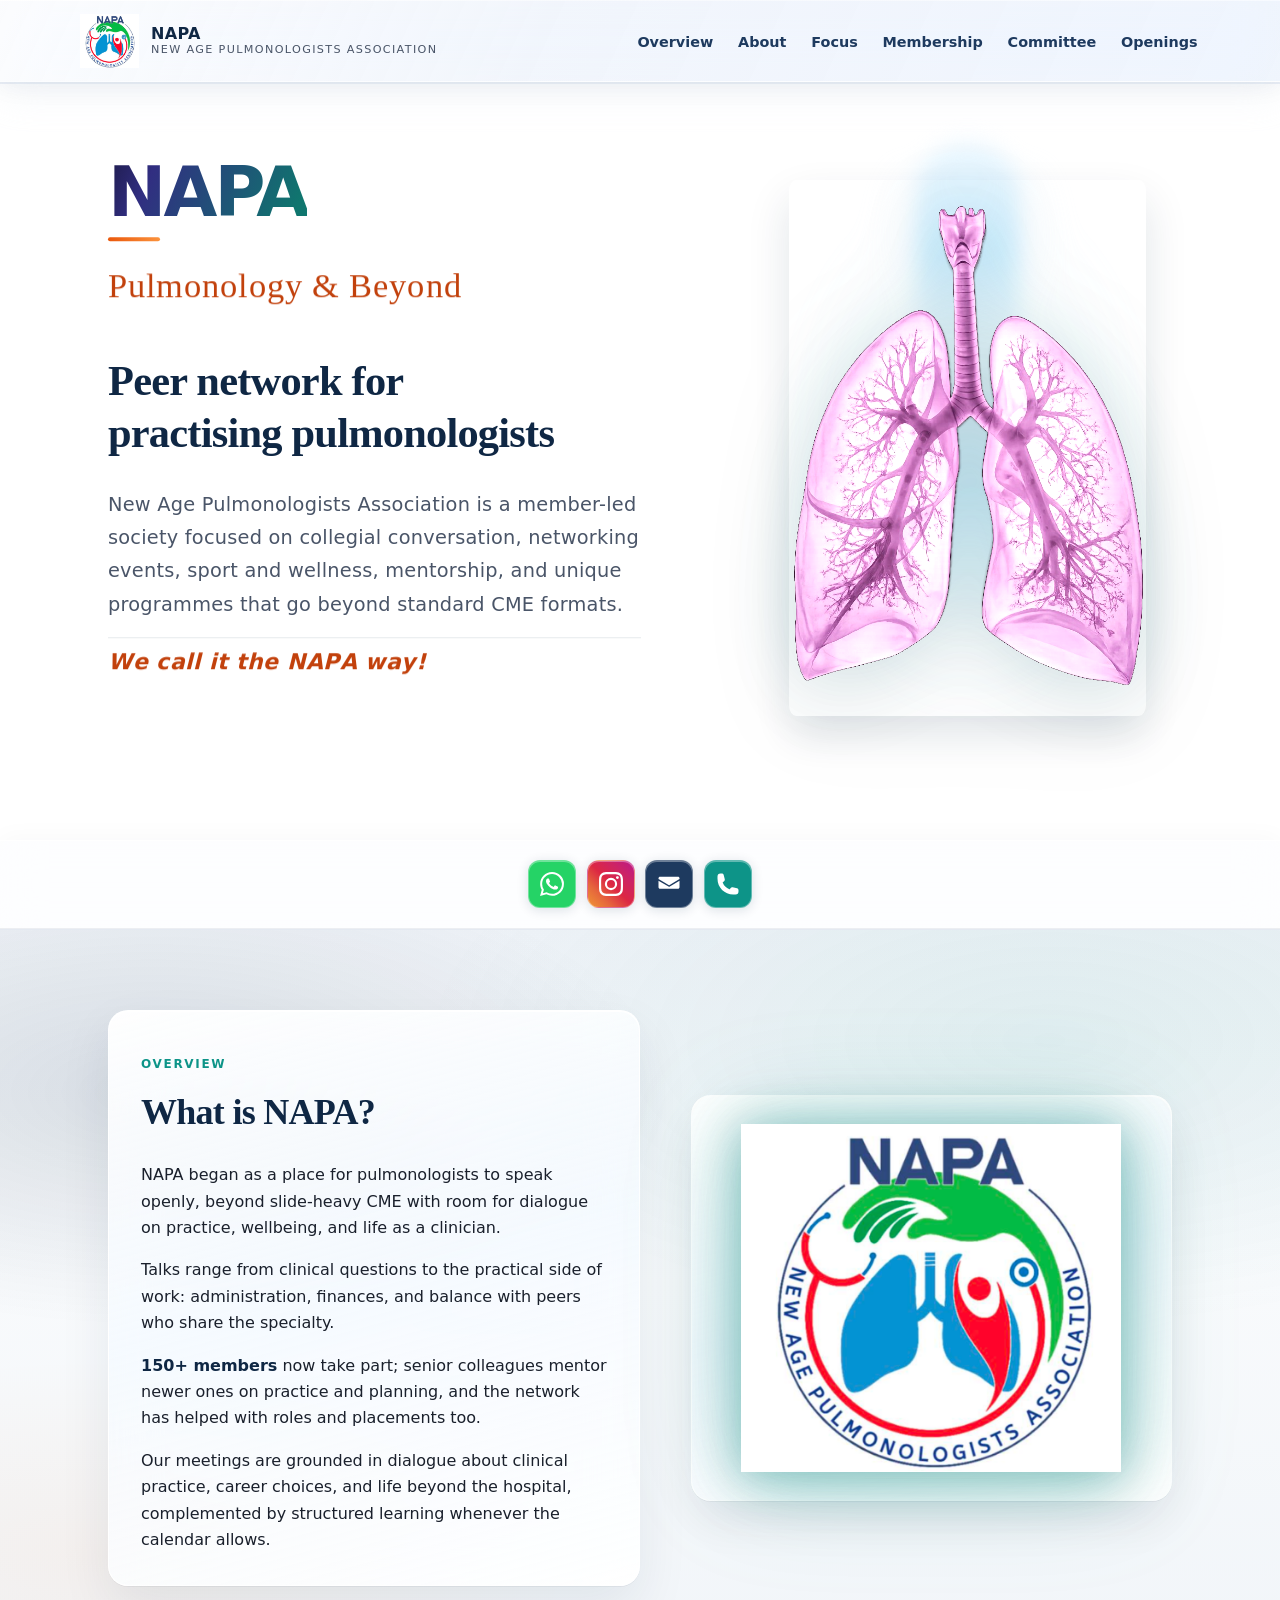
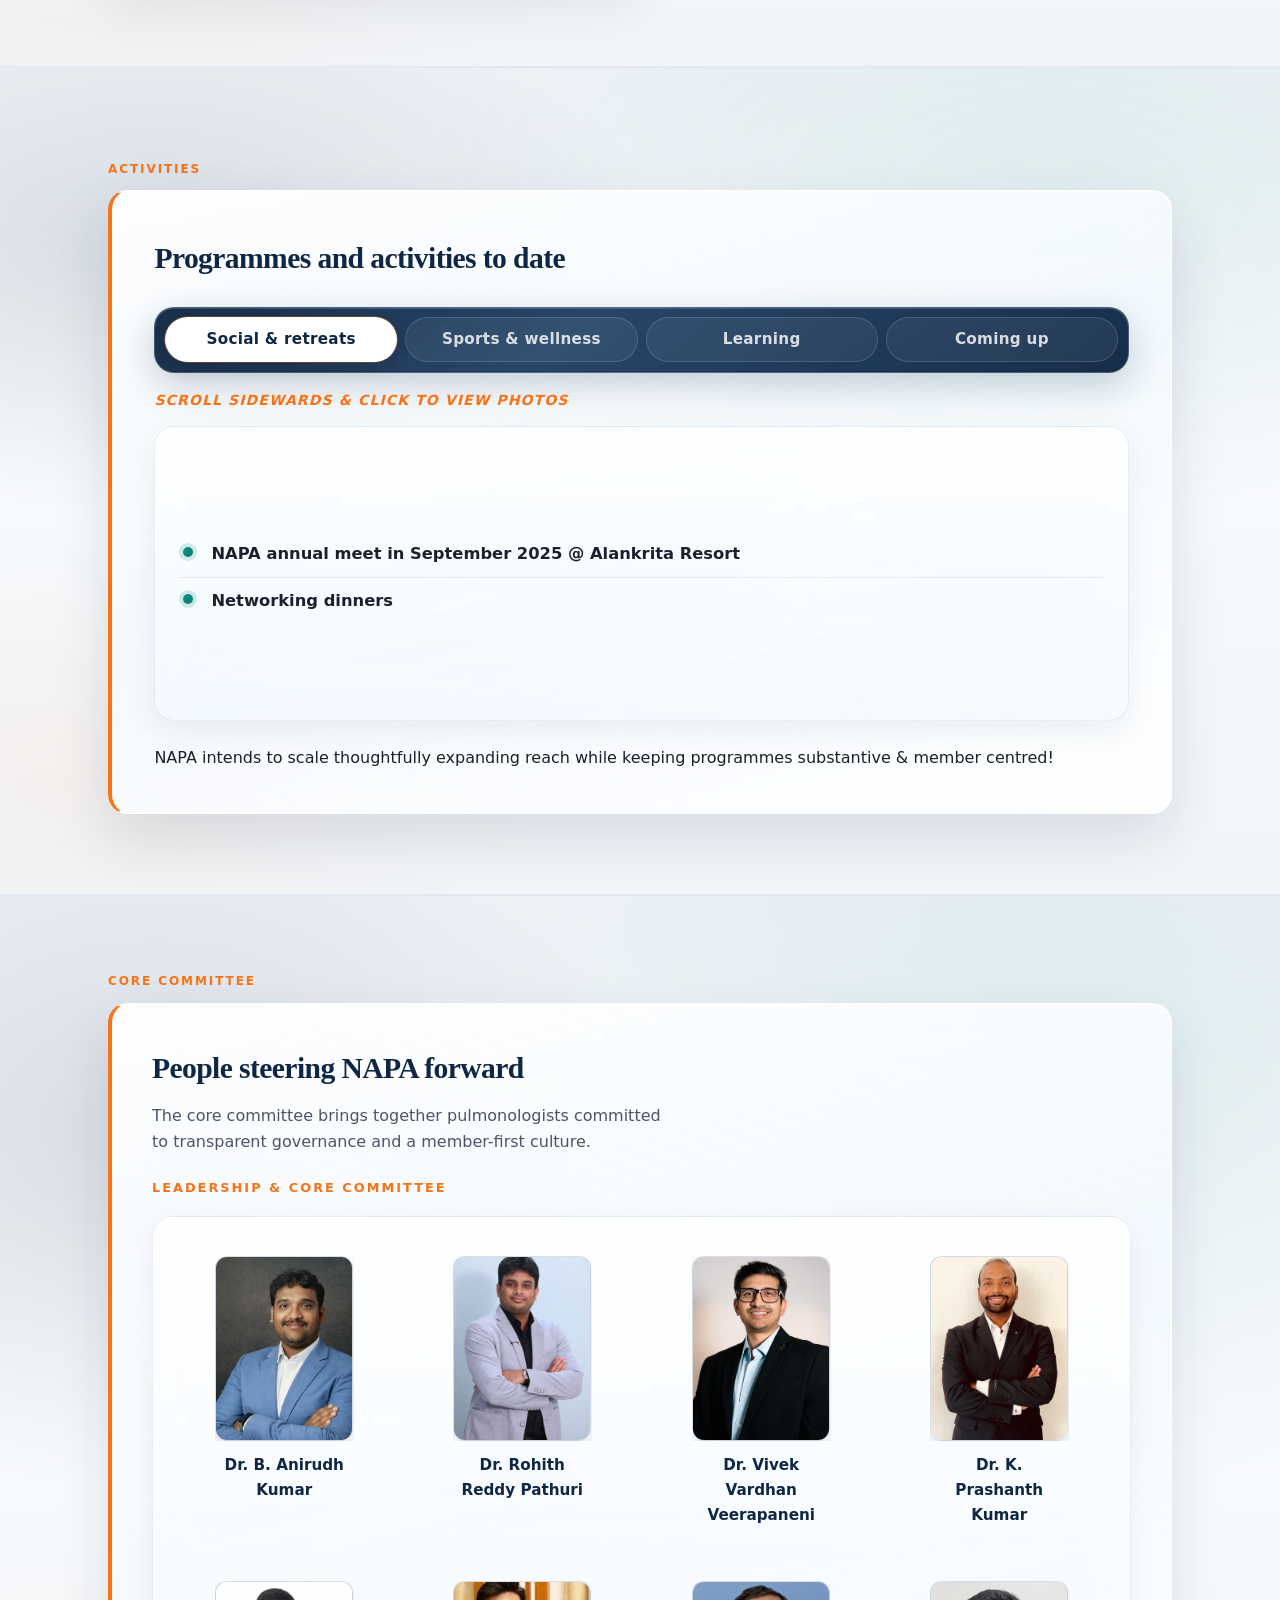
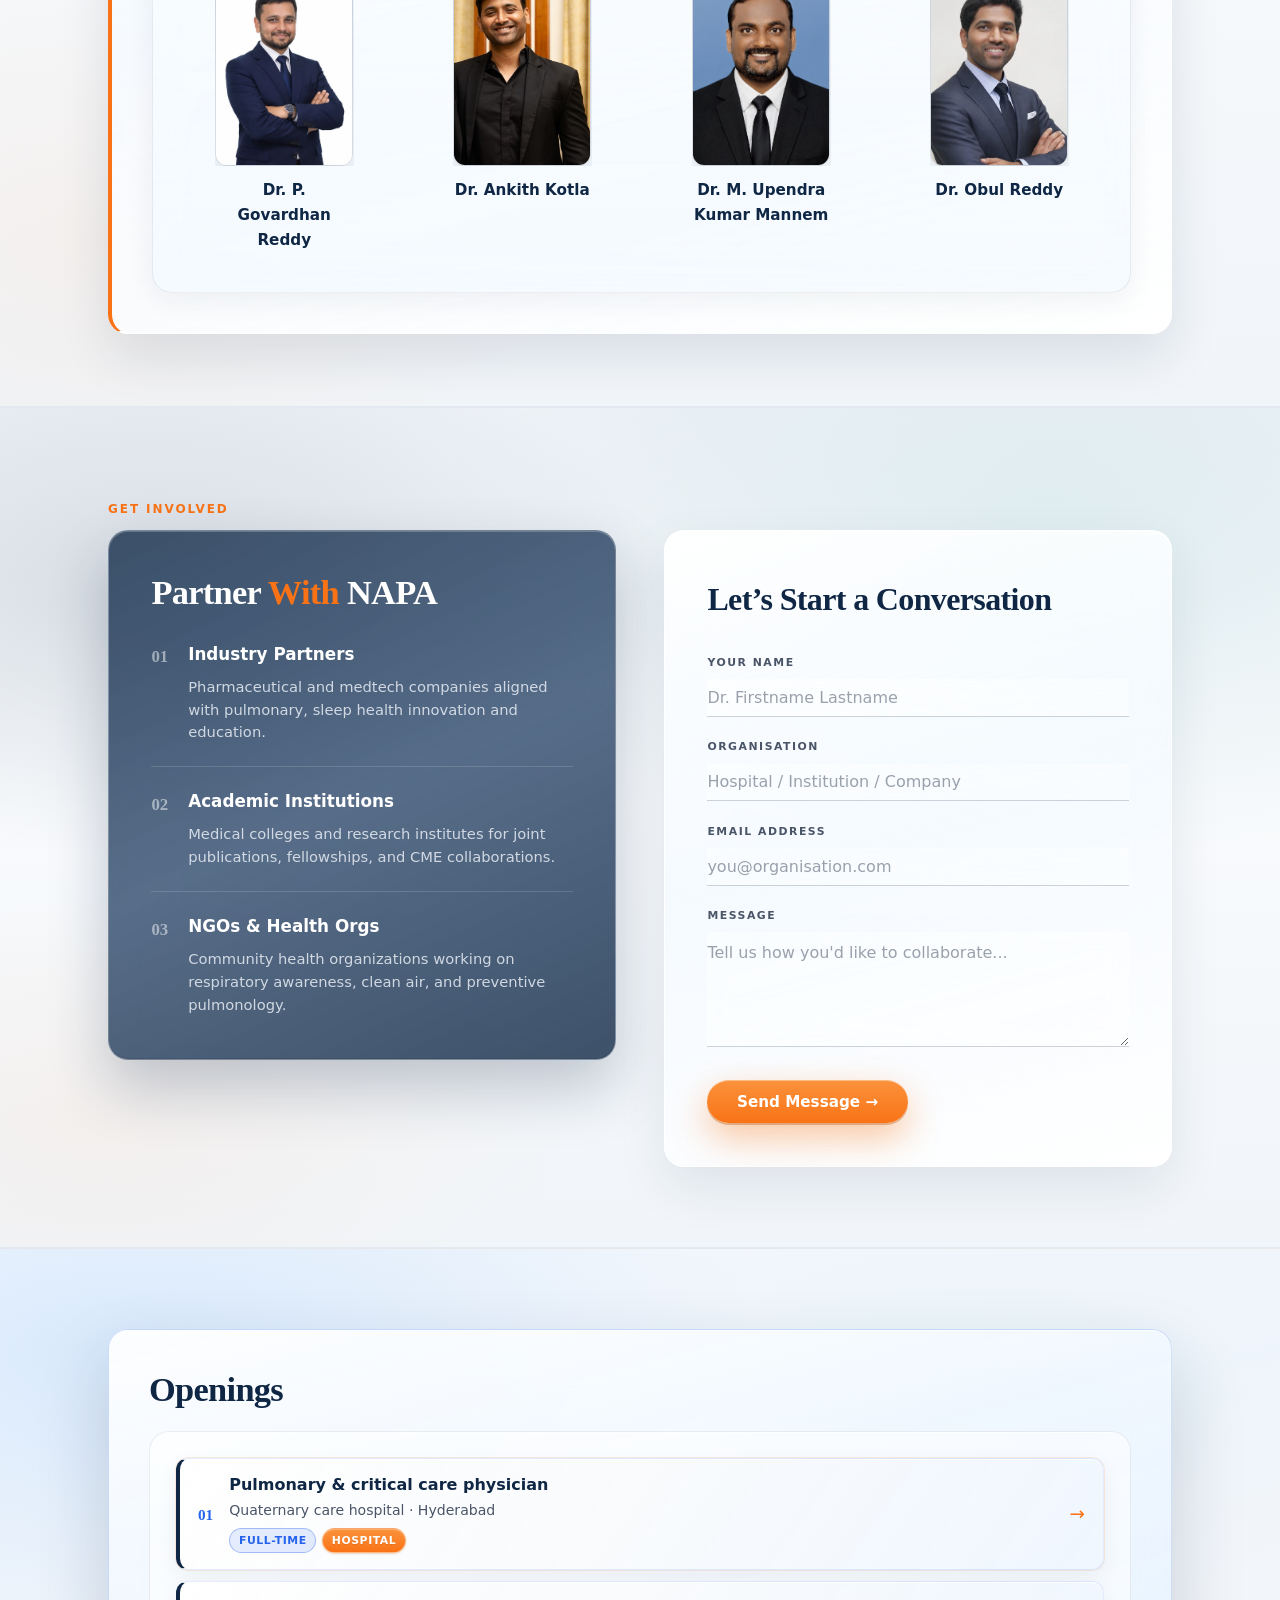
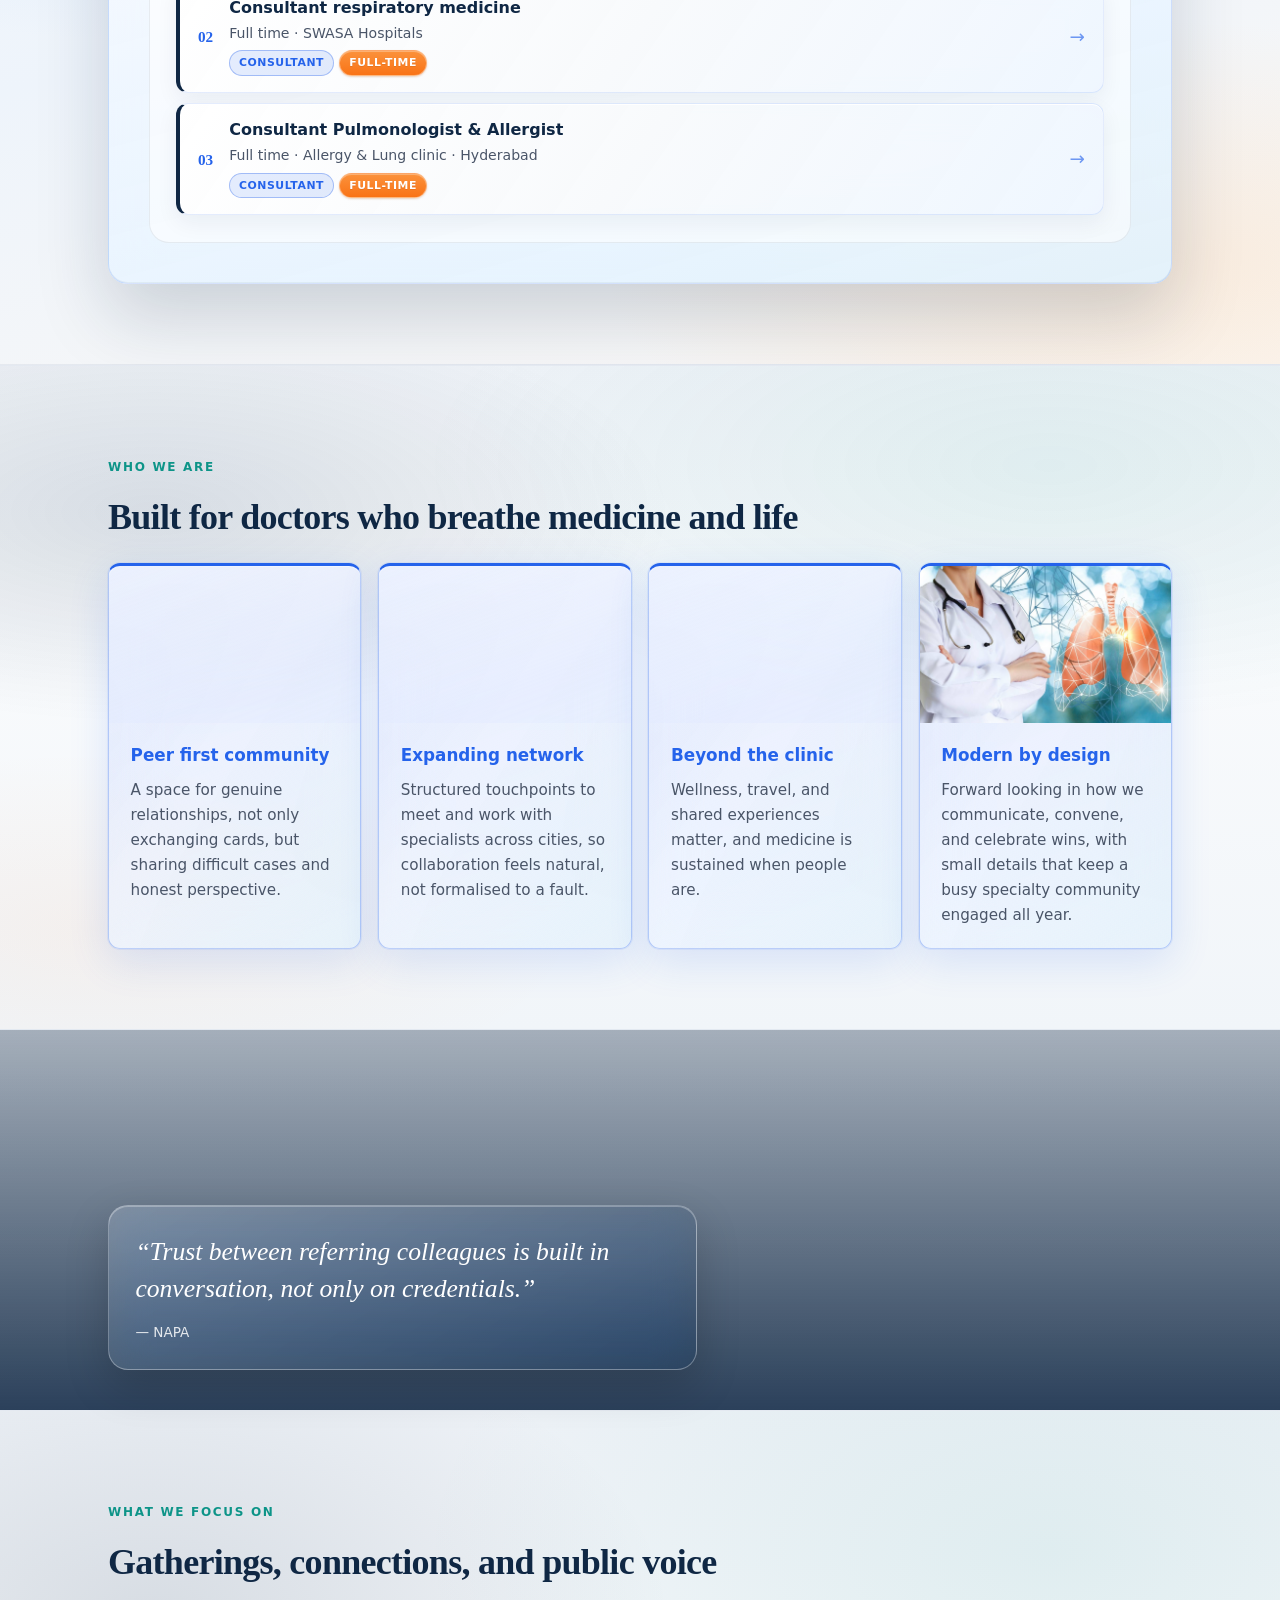
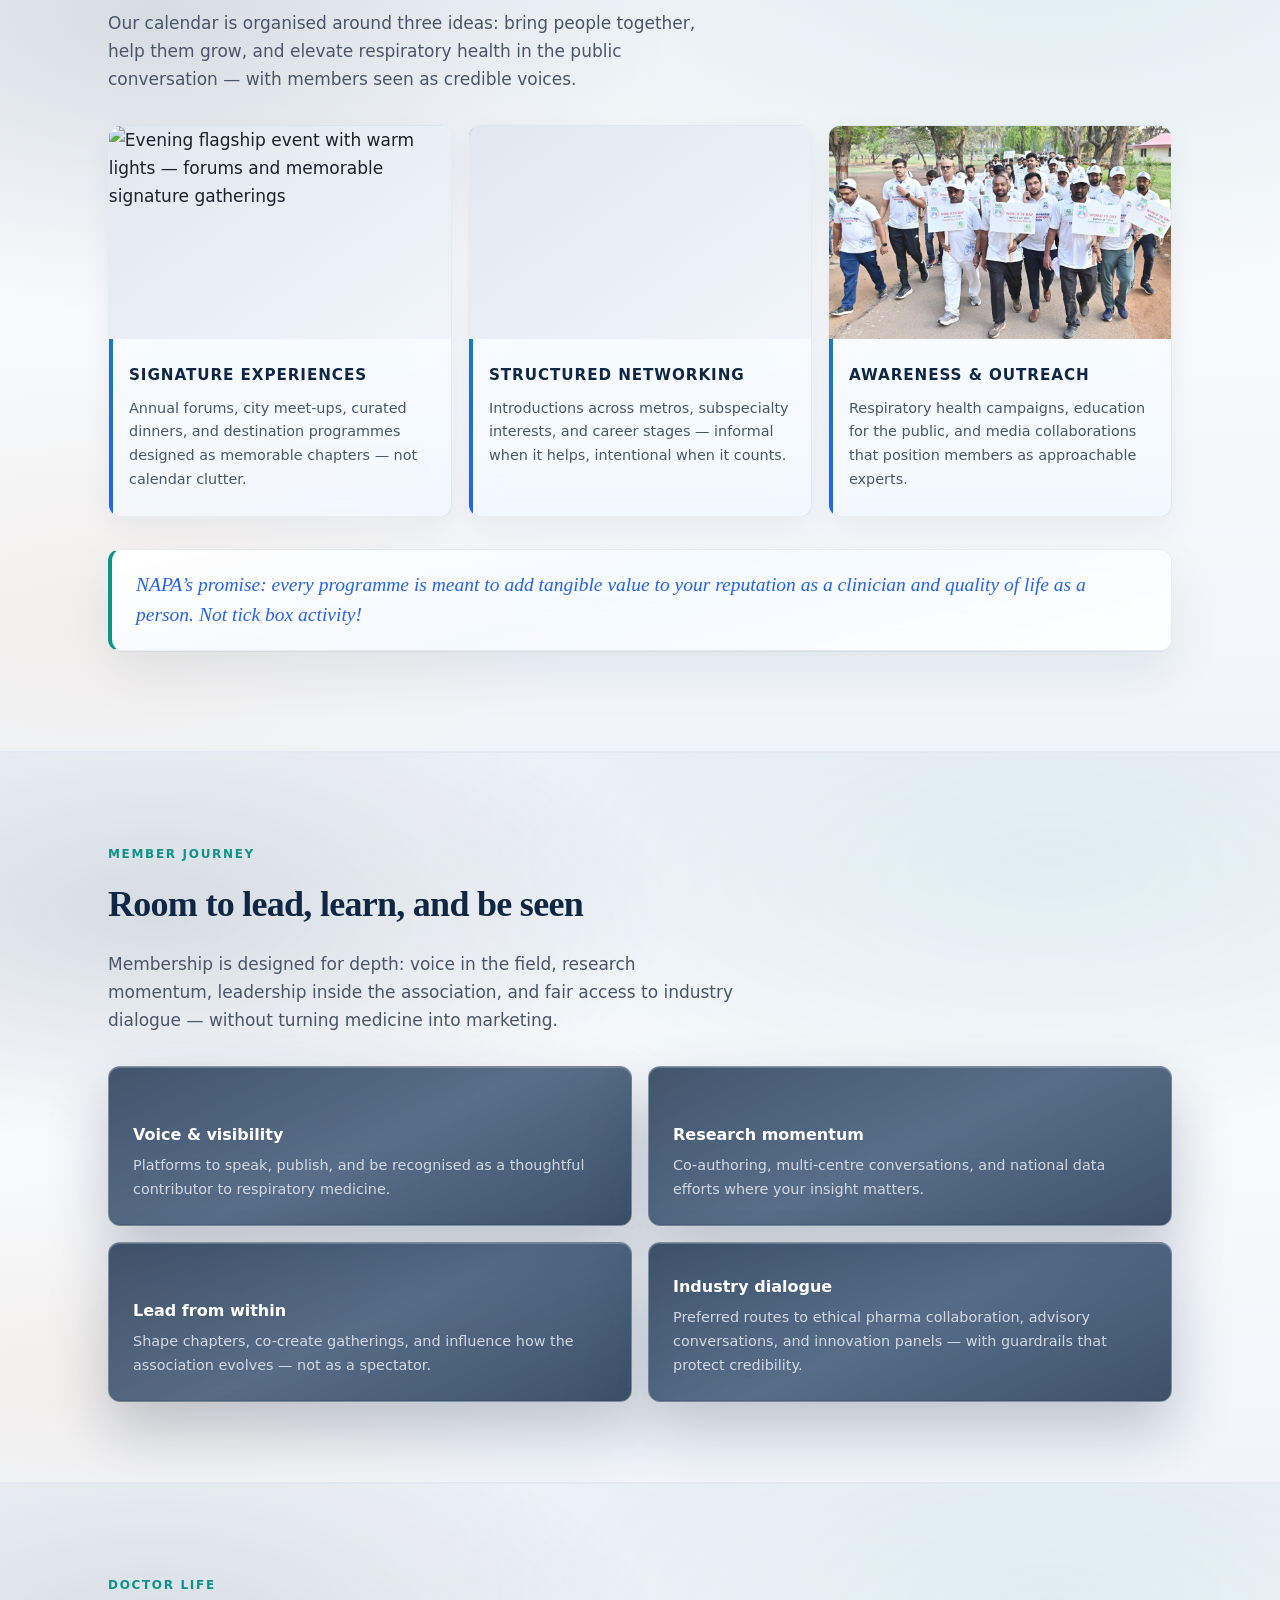
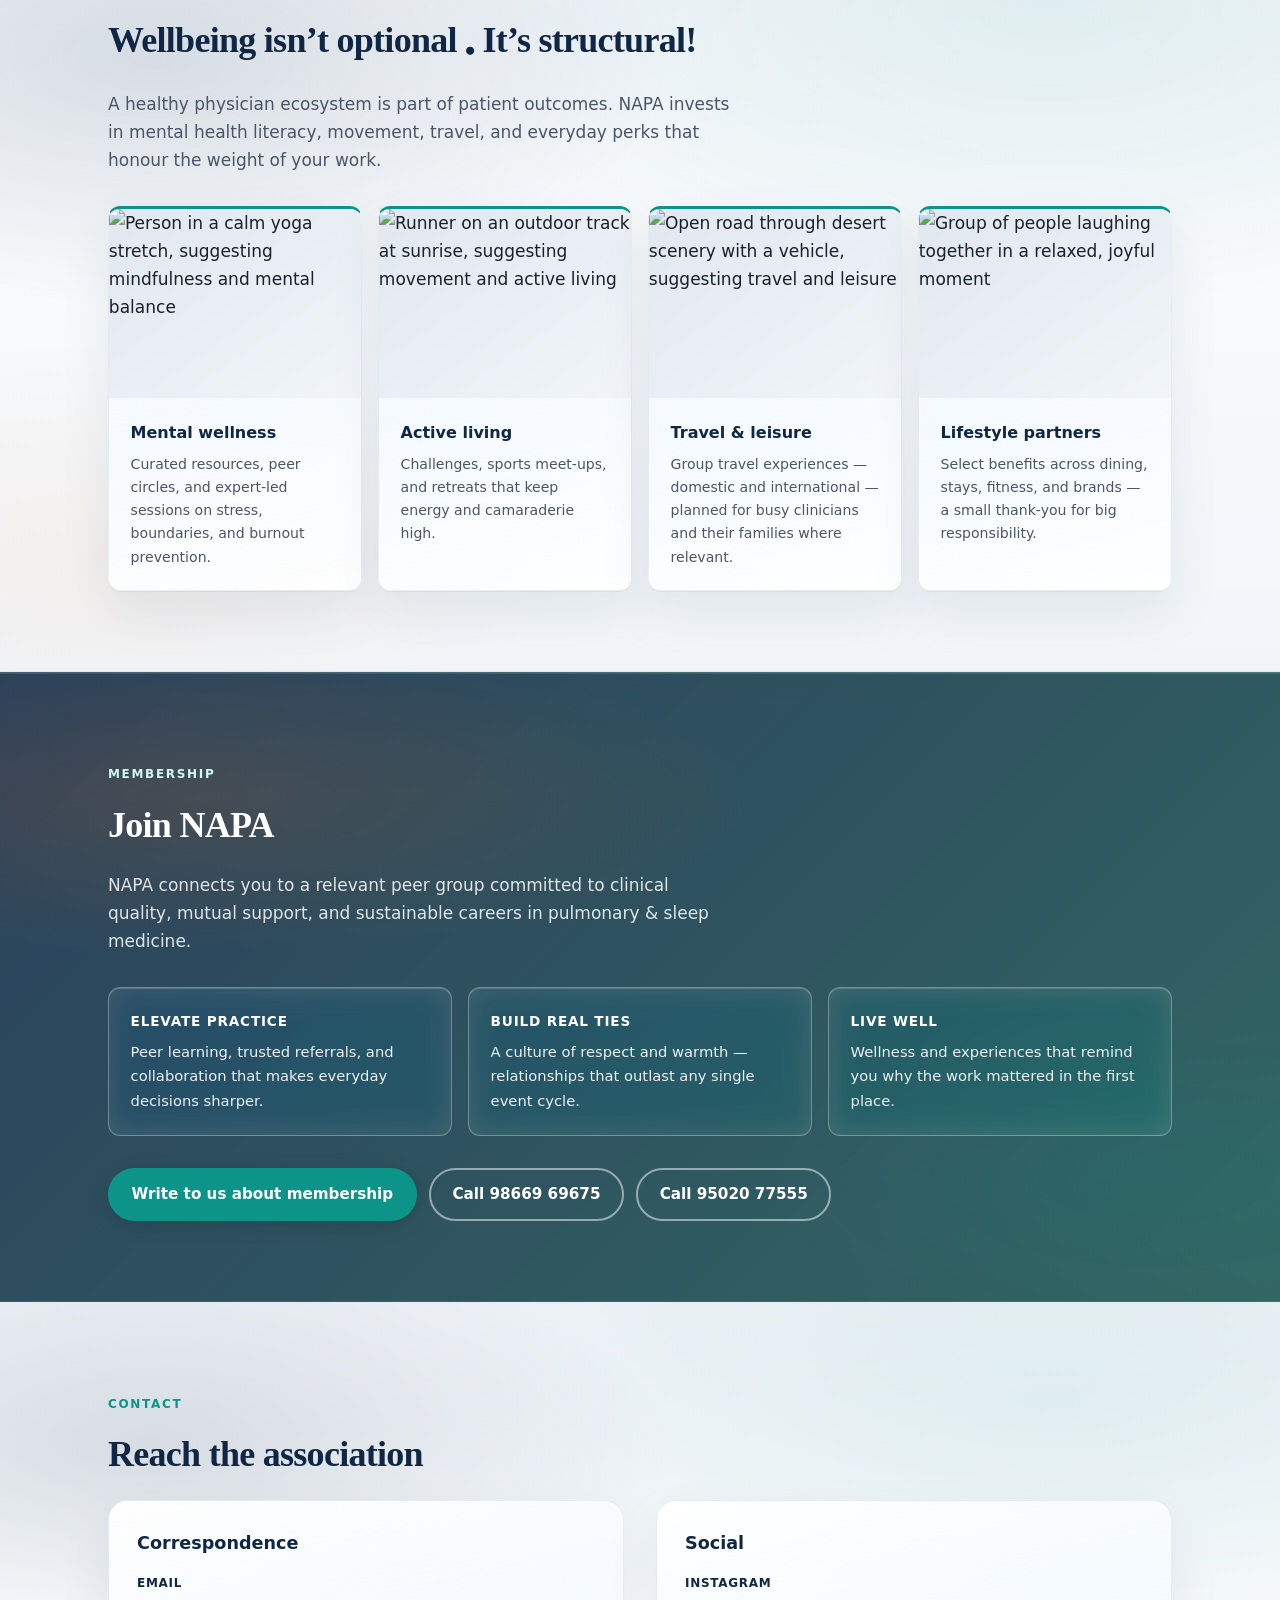
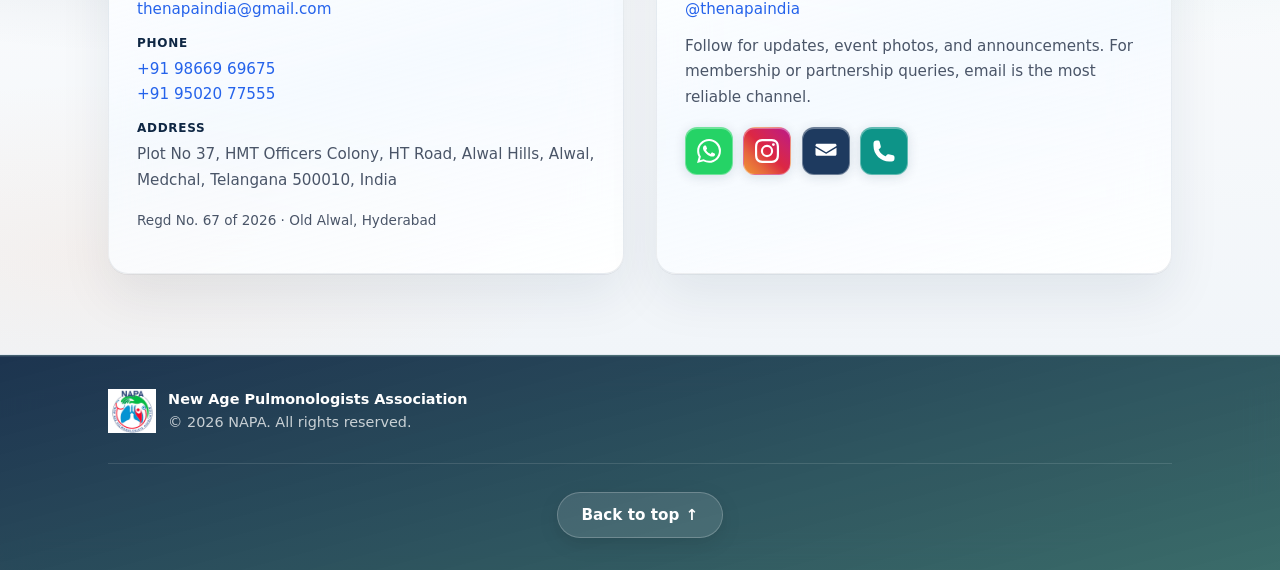
==== index.html @ 28503f71 "Add light-blue hero lung airflow animation synced to breathing cycle Co-authored-by: Cursor <cursora" ====
<!DOCTYPE html>
<html lang="en">
  <head>
    <meta charset="utf-8" />
    <meta name="viewport" content="width=device-width, initial-scale=1, viewport-fit=cover" />
    <meta name="theme-color" content="#0f2744" />
    <meta name="referrer" content="strict-origin-when-cross-origin" />
    <meta
      http-equiv="Permissions-Policy"
      content="camera=(), microphone=(), geolocation=(), payment=(), usb=()"
    />
    <meta
      http-equiv="Content-Security-Policy"
      content="default-src 'self'; base-uri 'self'; form-action 'self'; img-src 'self' https://images.unsplash.com https: data:; font-src 'self' https://fonts.gstatic.com data:; style-src 'self' 'unsafe-inline' https://fonts.googleapis.com; script-src 'self'; connect-src 'self' https://fonts.googleapis.com https://fonts.gstatic.com; frame-ancestors 'none'; upgrade-insecure-requests"
    />
    <title>NAPA — New Age Pulmonologists Association</title>
    <meta
      name="description"
      content="New Age Pulmonologists Association (NAPA): a national society of 150+ pulmonologists focused on peer dialogue, sport and wellness, mentorship, and programmes beyond standard CME."
    />
    <meta property="og:type" content="website" />
    <meta property="og:site_name" content="NAPA — New Age Pulmonologists Association" />
    <meta property="og:locale" content="en_IN" />
    <meta
      property="og:title"
      content="NAPA — New Age Pulmonologists Association"
    />
    <meta
      property="og:description"
      content="New Age Pulmonologists Association (NAPA): a national society of 150+ pulmonologists focused on peer dialogue, sport and wellness, mentorship, and programmes beyond standard CME."
    />
    <meta property="og:image" content="assets/logo.png" />
    <meta name="twitter:card" content="summary_large_image" />
    <meta
      name="twitter:title"
      content="NAPA — New Age Pulmonologists Association"
    />
    <meta
      name="twitter:description"
      content="New Age Pulmonologists Association (NAPA): a national society of 150+ pulmonologists focused on peer dialogue, sport and wellness, mentorship, and programmes beyond standard CME."
    />
    <meta name="twitter:image" content="assets/logo.png" />
    <link rel="preconnect" href="https://fonts.googleapis.com" />
    <link rel="preconnect" href="https://fonts.gstatic.com" crossorigin />
    <link
      href="https://fonts.googleapis.com/css2?family=Great+Vibes&family=Outfit:wght@600;700;800&family=Source+Sans+3:wght@400;500;600;700&family=Source+Serif+4:opsz,wght@8..60,600;700&display=swap"
      rel="stylesheet"
    />
    <link rel="preconnect" href="https://images.unsplash.com" crossorigin />
    <link rel="stylesheet" href="css/styles.css" />
    <link rel="icon" href="assets/logo.png" type="image/png" />
    <link rel="apple-touch-icon" href="assets/logo.png" />
    <link rel="manifest" href="site.webmanifest" />
  </head>
  <body>
    <a class="skip-link" href="#top">Skip to main content</a>
    <header class="site-header">
      <div class="container header-inner">
        <a class="brand" href="#top">
          <img
            src="assets/logo.png"
            width="890"
            height="814"
            alt="NAPA logo"
          />
          <span class="brand-text">
            <span>NAPA</span>
            <small>New Age Pulmonologists Association</small>
          </span>
        </a>
        <button
          type="button"
          class="nav-toggle"
          aria-expanded="false"
          aria-controls="site-nav"
          aria-label="Open menu"
        >
          ☰
        </button>
        <nav id="site-nav" class="nav" aria-label="Primary">
          <ul class="nav-list">
            <li><a href="#story">Overview</a></li>
            <li><a href="#about">About</a></li>
            <li><a href="#work">Focus</a></li>
            <li><a href="#membership">Membership</a></li>
            <li><a href="#team">Committee</a></li>
            <li><a href="#jobs">Openings</a></li>
          </ul>
        </nav>
      </div>
    </header>

    <main id="top" tabindex="-1">
      <section class="hero" aria-labelledby="hero-heading">
        <div class="container hero-grid">
          <div class="hero-copy">
            <div class="hero-wordmark">
              <span class="hero-wordmark__title">NAPA</span>
            </div>
            <p class="hero-tagline" aria-label="Pulmonology & Beyond">
              <span class="hero-tagline__track">
                <span class="hero-write-char">P</span><span class="hero-write-char">u</span><span class="hero-write-char">l</span><span class="hero-write-char">m</span><span class="hero-write-char">o</span><span class="hero-write-char">n</span><span class="hero-write-char">o</span><span class="hero-write-char">l</span><span class="hero-write-char">o</span><span class="hero-write-char">g</span><span class="hero-write-char">y</span><span class="hero-write-char">&nbsp;</span><span class="hero-write-char">&amp;</span><span class="hero-write-char">&nbsp;</span><span class="hero-write-char">B</span><span class="hero-write-char">e</span><span class="hero-write-char">y</span><span class="hero-write-char">o</span><span class="hero-write-char">n</span><span class="hero-write-char">d</span>
              </span>
            </p>
            <h1 id="hero-heading">Peer network for practising pulmonologists</h1>
            <p class="hero-lead">
              <span class="hero-lead__body">
                New Age Pulmonologists Association is a member-led society focused on collegial conversation,
                networking events, sport and wellness, mentorship, and unique programmes that go beyond standard CME
                formats.
              </span>
              <span class="hero-lead__tagline">
                <span class="hero-write-char">W</span><span class="hero-write-char">e</span><span class="hero-write-char">&nbsp;</span><span class="hero-write-char">c</span><span class="hero-write-char">a</span><span class="hero-write-char">l</span><span class="hero-write-char">l</span><span class="hero-write-char">&nbsp;</span><span class="hero-write-char">i</span><span class="hero-write-char">t</span><span class="hero-write-char">&nbsp;</span><span class="hero-write-char">t</span><span class="hero-write-char">h</span><span class="hero-write-char">e</span><span class="hero-write-char">&nbsp;</span><span class="hero-write-char">N</span><span class="hero-write-char">A</span><span class="hero-write-char">P</span><span class="hero-write-char">A</span><span class="hero-write-char">&nbsp;</span><span class="hero-write-char">w</span><span class="hero-write-char">a</span><span class="hero-write-char">y</span><span class="hero-write-char">!</span>
              </span>
            </p>
          </div>
          <aside class="hero-visual" aria-label="Welcome">
            <div class="hero-lung-carousel">
              <div class="lung-stage lung-stage--photo">
                <div class="lung-airflow" aria-hidden="true"></div>
                <div class="lung-photo-pivot">
                  <div class="lung-photo-volume" aria-hidden="true">
                    <img
                      class="lung-photo-layer lung-photo-layer--4"
                      src="assets/lungs-hero-photo.png"
                      alt=""
                      width="682"
                      height="1024"
                      decoding="async"
                    />
                    <img
                      class="lung-photo-layer lung-photo-layer--3"
                      src="assets/lungs-hero-photo.png"
                      alt=""
                      width="682"
                      height="1024"
                      decoding="async"
                    />
                    <img
                      class="lung-photo-layer lung-photo-layer--2"
                      src="assets/lungs-hero-photo.png"
                      alt=""
                      width="682"
                      height="1024"
                      decoding="async"
                    />
                    <img
                      class="lung-photo-layer lung-photo-layer--1"
                      src="assets/lungs-hero-photo.png"
                      alt=""
                      width="682"
                      height="1024"
                      decoding="async"
                    />
                  </div>
                  <img
                    class="lung-photo-img"
                    src="assets/lungs-hero-photo.png"
                    width="682"
                    height="1024"
                    alt="Medical illustration of human lungs and bronchial tree"
                    loading="eager"
                    decoding="async"
                  />
                </div>
              </div>
            </div>
          </aside>
        </div>
      </section>

      <div class="social-strip">
        <div class="container social-inner">
          <ul class="contact-social-icons" aria-label="Social and messaging shortcuts">
            <li>
              <a
                class="social-contact-btn social-contact-btn--whatsapp"
                href="https://wa.me/919502077555"
                target="_blank"
                rel="noopener noreferrer"
                title="WhatsApp"
              >
                <svg viewBox="0 0 24 24" aria-hidden="true" focusable="false" fill="currentColor">
                  <path
                    d="M17.472 14.382c-.297-.149-1.758-.867-2.03-.967-.273-.099-.471-.148-.67.15-.197.297-.767.966-.94 1.164-.173.199-.347.223-.644.075-.297-.15-1.255-.463-2.39-1.475-.883-.788-1.48-1.761-1.653-2.059-.173-.297-.018-.458.13-.606.134-.133.298-.347.446-.52.149-.174.198-.298.298-.497.099-.198.05-.371-.025-.52-.075-.149-.669-1.612-.916-2.207-.242-.579-.487-.5-.669-.51-.173-.008-.371-.01-.57-.01-.198 0-.52.074-.792.372-.272.297-1.04 1.016-1.04 2.479 0 1.462 1.065 2.875 1.213 3.074.149.198 2.096 3.2 5.077 4.487.709.306 1.262.489 1.694.625.712.227 1.36.195 1.871.118.571-.085 1.758-.719 2.006-1.413.248-.694.248-1.289.173-1.413-.074-.124-.272-.198-.57-.347m-5.421 7.403h-.004a9.87 9.87 0 01-5.031-1.378l-.361-.214-3.741.982.998-3.648-.235-.374a9.86 9.86 0 01-1.51-5.26c.001-5.45 4.436-9.884 9.888-9.884 2.64 0 5.122 1.03 6.988 2.898a9.825 9.825 0 012.893 6.994c-.003 5.45-4.435 9.884-9.885 9.884m8.413-18.297A11.815 11.815 0 0012.05 0C5.495 0 .16 5.335.157 11.892c0 2.096.547 4.142 1.588 5.945L.057 24l6.305-1.654a11.882 11.882 0 005.683 1.448h.005c6.554 0 11.89-5.335 11.893-11.893a11.821 11.821 0 00-3.48-8.413Z"
                  />
                </svg>
                <span class="sr-only">WhatsApp — 95020 77555</span>
              </a>
            </li>
            <li>
              <a
                class="social-contact-btn social-contact-btn--instagram"
                href="https://www.instagram.com/thenapaindia/"
                target="_blank"
                rel="noopener noreferrer"
                title="Instagram"
              >
                <svg viewBox="0 0 24 24" aria-hidden="true" focusable="false" fill="currentColor">
                  <path
                    d="M12 2.163c3.204 0 3.584.012 4.85.07 3.252.148 4.771 1.691 4.919 4.919.058 1.265.069 1.645.069 4.849 0 3.205-.012 3.584-.069 4.849-.149 3.225-1.664 4.771-4.919 4.919-1.266.058-1.644.07-4.85.07-3.204 0-3.584-.012-4.849-.07-3.26-.149-4.771-1.699-4.919-4.92-.058-1.265-.07-1.644-.07-4.849 0-3.204.013-3.583.07-4.849.149-3.227 1.664-4.771 4.919-4.919 1.266-.057 1.645-.069 4.849-.069zM12 0C8.741 0 8.333.014 7.053.072 2.695.272.273 2.69.073 7.052.014 8.333 0 8.741 0 12c0 3.259.014 3.668.072 4.948.2 4.358 2.618 6.78 6.98 6.98C8.333 23.986 8.741 24 12 24c3.259 0 3.668-.014 4.948-.072 4.354-.2 6.782-2.618 6.979-6.98.059-1.28.073-1.689.073-4.948 0-3.259-.014-3.667-.072-4.947-.196-4.354-2.617-6.78-6.979-6.98C15.668.014 15.259 0 12 0zm0 5.838a6.162 6.162 0 100 12.324 6.162 6.162 0 000-12.324zM12 16a4 4 0 110-8 4 4 0 010 8zm6.406-11.845a1.44 1.44 0 100 2.881 1.44 1.44 0 000-2.881z"
                  />
                </svg>
                <span class="sr-only">Instagram @thenapaindia</span>
              </a>
            </li>
            <li>
              <a class="social-contact-btn social-contact-btn--email" href="mailto:thenapaindia@gmail.com" title="Email">
                <svg viewBox="0 0 24 24" aria-hidden="true" focusable="false" fill="currentColor">
                  <path
                    d="M1.5 8.67v6.66c0 .84.672 1.52 1.5 1.52h18c.828 0 1.5-.68 1.5-1.52V8.67l-9.672 5.8a1.25 1.25 0 01-1.256 0L1.5 8.67z"
                  />
                  <path
                    d="M22.5 6.908V6.25c0-.84-.672-1.52-1.5-1.52h-18c-.828 0-1.5.68-1.5 1.52v.658l10.514 6.308a.25.25 0 00.256 0L22.5 6.908z"
                  />
                </svg>
                <span class="sr-only">Email thenapaindia@gmail.com</span>
              </a>
            </li>
            <li>
              <a class="social-contact-btn social-contact-btn--phone" href="tel:+919502077555" title="Call">
                <svg viewBox="0 0 24 24" aria-hidden="true" focusable="false" fill="currentColor">
                  <path
                    fill-rule="evenodd"
                    d="M1.5 4.5a3 3 0 013-3h1.372c.86 0 1.61.586 1.819 1.42l1.105 4.423a1.875 1.875 0 01-.694 1.955l-1.293.97c-.135.101-.164.249-.126.352a11.285 11.285 0 006.697 6.697c.103.038.25.009.352-.126l.97-1.293a1.875 1.875 0 011.955-.694l4.423 1.105c.834.209 1.42.959 1.42 1.82V19.5a3 3 0 01-3 3h-2.25C8.552 22.5 1.5 15.448 1.5 6.75V4.5z"
                    clip-rule="evenodd"
                  />
                </svg>
                <span class="sr-only">Call 95020 77555</span>
              </a>
            </li>
          </ul>
        </div>
      </div>

      <section id="story" class="section-story" aria-labelledby="story-title">
        <div class="container story-layout">
          <div class="story-main">
            <p class="section-label">Overview</p>
            <h2 id="story-title" class="section-title">What is NAPA?</h2>
            <div class="story-prose story-prose--stagger">
              <p class="story-reveal-line">
                NAPA began as a place for pulmonologists to speak openly, beyond slide-heavy CME with room for
                dialogue on practice, wellbeing, and life as a clinician.
              </p>
              <p class="story-reveal-line">
                Talks range from clinical questions to the practical side of work: administration, finances, and
                balance with peers who share the specialty.
              </p>
              <p class="story-reveal-line">
                <strong>150+ members</strong> now take part; senior colleagues mentor newer ones on practice
                and planning, and the network has helped with roles and placements too.
              </p>
              <p class="story-reveal-line">
                Our meetings are grounded in dialogue about clinical practice, career choices, and life beyond the
                hospital, complemented by structured learning whenever the calendar allows.
              </p>
            </div>
          </div>
          <aside class="story-aside" aria-hidden="true">
            <div class="story-aside-inner">
              <img
                class="story-logo-lg"
                src="assets/logo.png"
                width="890"
                height="814"
                alt=""
                decoding="async"
                fetchpriority="low"
              />
            </div>
          </aside>
        </div>
      </section>

      <section id="programmes" class="section-programmes" aria-labelledby="programmes-title">
        <div class="container">
          <p class="section-label section-label--involved">Activities</p>
          <div class="programmes-shell programmes-shell--glass">
            <h2 id="programmes-title" class="programmes-title">Programmes and activities to date</h2>

            <div class="programmes-tabs">
              <input
                type="radio"
                name="programmes-tab"
                id="programmes-tab-social"
                class="programmes-tab-input"
                checked
              />
              <input type="radio" name="programmes-tab" id="programmes-tab-sports" class="programmes-tab-input" />
              <input type="radio" name="programmes-tab" id="programmes-tab-learning" class="programmes-tab-input" />
              <input type="radio" name="programmes-tab" id="programmes-tab-upcoming" class="programmes-tab-input" />

              <div class="programmes-tablist" role="tablist" aria-label="Browse activities by category">
                <label for="programmes-tab-social" class="programmes-tab" role="tab">Social &amp; retreats</label>
                <label for="programmes-tab-sports" class="programmes-tab" role="tab">Sports &amp; wellness</label>
                <label for="programmes-tab-learning" class="programmes-tab" role="tab">Learning</label>
                <label for="programmes-tab-upcoming" class="programmes-tab" role="tab">Coming up</label>
              </div>

              <p class="programmes-photo-hint" id="programmes-photo-hint">
                Scroll sidewards &amp; click to view photos
              </p>

              <div class="programmes-panel-wrap" aria-describedby="programmes-photo-hint">
                <section
                  id="programmes-panel-social"
                  class="programmes-panel"
                  role="tabpanel"
                  aria-label="Social and retreats"
                >
                  <ul class="programmes-activity-list">
                    <li>
                      <a class="programmes-activity-link" href="#gallery-social-napa-meet-sep-2025"
                        >NAPA annual meet in September 2025 @ Alankrita Resort</a
                      >
                    </li>
                    <li>
                      <a class="programmes-activity-link" href="#gallery-social-networking-dinners"
                        >Networking dinners</a
                      >
                    </li>
                  </ul>
                </section>
                <section
                  id="programmes-panel-sports"
                  class="programmes-panel"
                  role="tabpanel"
                  aria-label="Sports and wellness"
                >
                  <ul class="programmes-activity-list">
                    <li>
                      <a class="programmes-activity-link" href="#gallery-sports-badminton-league"
                        >NAPA Badminton League · January 2025</a
                      >
                    </li>
                    <li>
                      <a class="programmes-activity-link" href="#gallery-sports-indoor-cricket"
                        >Indoor cricket tournaments · July 2025</a
                      >
                    </li>
                    <li>
                      <a class="programmes-activity-link" href="#gallery-sports-national-walkathon"
                        >National Walkathon with ~150 pulmonologists in March 2026</a
                      >
                    </li>
                  </ul>
                </section>
                <section
                  id="programmes-panel-learning"
                  class="programmes-panel"
                  role="tabpanel"
                  aria-label="Learning and programmes"
                >
                  <ul class="programmes-activity-list">
                    <li>
                      <a class="programmes-activity-link" href="#gallery-learning-cme-programmes">CME programmes</a>
                    </li>
                    <li>
                      <a class="programmes-activity-link" href="#gallery-learning-finance-sessions"
                        >Financial and wealth-management sessions · 2025</a
                      >
                    </li>
                  </ul>
                </section>
                <section
                  id="programmes-panel-upcoming"
                  class="programmes-panel"
                  role="tabpanel"
                  aria-label="Coming up"
                >
                  <ul class="programmes-activity-list">
                    <li>
                      <a class="programmes-activity-link" href="#gallery-upcoming-pulmopreneur-summit"
                        >The Pulmopreneur Summit @ T Hub</a
                      >
                    </li>
                    <li>
                      <a class="programmes-activity-link" href="#gallery-upcoming-life-beyond-clinical"
                        >Sessions on travel, hobbies, and life beyond clinical work</a
                      >
                    </li>
                  </ul>
                </section>
              </div>
            </div>

            <p class="programmes-outro">
              NAPA intends to scale thoughtfully expanding reach while keeping programmes substantive &amp; member
              centred!
            </p>
          </div>
        </div>
      </section>

      <section id="team" class="section-team" aria-labelledby="team-title">
        <div class="container">
          <p class="section-label section-label--involved">Core committee</p>
          <div class="team-shell team-shell--glass">
            <h2 id="team-title" class="team-hero-title">People steering NAPA forward</h2>
            <p class="team-intro">
              The core committee brings together pulmonologists committed to transparent governance and a
              member-first culture.
            </p>
            <p class="team-tier-label">Leadership &amp; core committee</p>

            <div class="team-panel-wrap">
              <div class="team-grid team-grid--animated">
                <figure class="team-member">
                  <div class="photo">
                    <img
                      src="assets/member-08-anirudh.png"
                      alt="Portrait of Dr. B. Anirudh Kumar"
                      loading="lazy"
                      width="400"
                      height="533"
                    />
                  </div>
                  <figcaption class="name">Dr. B. Anirudh Kumar</figcaption>
                </figure>
                <figure class="team-member">
                  <div class="photo">
                    <img
                      src="assets/member-04-rohith-reddy-pathuri.png"
                      alt="Portrait of Dr. Rohith Reddy Pathuri"
                      loading="lazy"
                      width="400"
                      height="533"
                    />
                  </div>
                  <figcaption class="name">Dr. Rohith Reddy Pathuri</figcaption>
                </figure>
                <figure class="team-member">
                  <div class="photo">
                    <img
                      src="assets/member-01-vivek-vardhan.png"
                      alt="Portrait of Dr. Vivek Vardhan Veerapaneni"
                      loading="lazy"
                      width="400"
                      height="533"
                    />
                  </div>
                  <figcaption class="name">Dr. Vivek Vardhan Veerapaneni</figcaption>
                </figure>
                <figure class="team-member">
                  <div class="photo">
                    <img
                      src="assets/member-06-prashanth-kumar.png"
                      alt="Portrait of Dr. K. Prashanth Kumar"
                      loading="lazy"
                      width="400"
                      height="533"
                    />
                  </div>
                  <figcaption class="name">Dr. K. Prashanth Kumar</figcaption>
                </figure>
                <figure class="team-member">
                  <div class="photo">
                    <img
                      src="assets/member-02-p-govardhan-reddy.png"
                      alt="Portrait of Dr. P. Govardhan Reddy"
                      loading="lazy"
                      width="400"
                      height="533"
                    />
                  </div>
                  <figcaption class="name">Dr. P. Govardhan Reddy</figcaption>
                </figure>
                <figure class="team-member">
                  <div class="photo">
                    <img
                      src="assets/member-05-ankith-kotla.png"
                      alt="Portrait of Dr. Ankith Kotla"
                      loading="lazy"
                      width="400"
                      height="533"
                    />
                  </div>
                  <figcaption class="name">Dr. Ankith Kotla</figcaption>
                </figure>
                <figure class="team-member">
                  <div class="photo">
                    <img
                      src="assets/member-07-upendra-mannem.png"
                      alt="Portrait of Dr. M. Upendra Kumar Mannem"
                      loading="lazy"
                      width="400"
                      height="533"
                    />
                  </div>
                  <figcaption class="name">Dr. M. Upendra Kumar Mannem</figcaption>
                </figure>
                <figure class="team-member">
                  <div class="photo">
                    <img
                      src="assets/member-03-obul-reddy.png"
                      alt="Portrait of Dr. Obul Reddy"
                      loading="lazy"
                      width="400"
                      height="533"
                    />
                  </div>
                  <figcaption class="name">Dr. Obul Reddy</figcaption>
                </figure>
              </div>
            </div>
          </div>
        </div>
      </section>

      <section id="involved" class="section-involved">
        <div class="container">
          <p class="section-label section-label--involved">Get involved</p>
          <div class="involved-grid">
            <article class="involved-card involved-card--glass">
              <h2 id="involved-partner-title" class="involved-card-title">
                Partner <span class="involved-card-title-accent">With</span> NAPA
              </h2>
              <ol class="involved-partner-list">
                <li class="involved-partner-item">
                  <span class="involved-partner-num" aria-hidden="true">01</span>
                  <div class="involved-partner-body">
                    <h3 class="involved-partner-head">Industry Partners</h3>
                    <p>
                      Pharmaceutical and medtech companies aligned with pulmonary, sleep health innovation and
                      education.
                    </p>
                  </div>
                </li>
                <li class="involved-partner-item">
                  <span class="involved-partner-num" aria-hidden="true">02</span>
                  <div class="involved-partner-body">
                    <h3 class="involved-partner-head">Academic Institutions</h3>
                    <p>
                      Medical colleges and research institutes for joint publications, fellowships, and CME
                      collaborations.
                    </p>
                  </div>
                </li>
                <li class="involved-partner-item">
                  <span class="involved-partner-num" aria-hidden="true">03</span>
                  <div class="involved-partner-body">
                    <h3 class="involved-partner-head">NGOs &amp; Health Orgs</h3>
                    <p>
                      Community health organizations working on respiratory awareness, clean air, and preventive
                      pulmonology.
                    </p>
                  </div>
                </li>
              </ol>
            </article>
            <div class="involved-form-shell involved-form-shell--glass">
              <h2 class="involved-form-title" id="involved-form-title">Let’s Start a Conversation</h2>
              <form
                id="partner-contact-form"
                class="involved-form"
                action="#"
                method="post"
                aria-labelledby="involved-form-title"
              >
                <div class="involved-field">
                  <label for="partner-name">Your name</label>
                  <input
                    id="partner-name"
                    name="name"
                    type="text"
                    autocomplete="name"
                    placeholder="Dr. Firstname Lastname"
                    required
                  />
                </div>
                <div class="involved-field">
                  <label for="partner-org">Organisation</label>
                  <input
                    id="partner-org"
                    name="organisation"
                    type="text"
                    autocomplete="organization"
                    placeholder="Hospital / Institution / Company"
                    required
                  />
                </div>
                <div class="involved-field">
                  <label for="partner-email">Email address</label>
                  <input
                    id="partner-email"
                    name="email"
                    type="email"
                    autocomplete="email"
                    placeholder="you@organisation.com"
                    required
                  />
                </div>
                <div class="involved-field involved-field--message">
                  <label for="partner-message">Message</label>
                  <textarea
                    id="partner-message"
                    name="message"
                    rows="4"
                    placeholder="Tell us how you'd like to collaborate..."
                    required
                  ></textarea>
                </div>
                <button type="submit" class="involved-submit">
                  Send Message <span aria-hidden="true">→</span>
                </button>
              </form>
            </div>
          </div>
        </div>
      </section>

      <section id="jobs" class="section-jobs" aria-labelledby="jobs-title">
        <div class="container">
          <div class="jobs-board">
            <header class="jobs-board__header">
              <h2 id="jobs-title" class="jobs-board__title jobs-board__title--plain">Openings</h2>
            </header>

            <div class="jobs-board-body">
              <ul class="jobs-career-list">
                <li class="jobs-career-card jobs-career-card--featured">
                  <span class="jobs-career-num" aria-hidden="true">01</span>
                  <div class="jobs-career-body">
                    <h3 class="jobs-career-title">Pulmonary &amp; critical care physician</h3>
                    <p class="jobs-career-meta">Quaternary care hospital · Hyderabad</p>
                    <div class="jobs-career-tags">
                      <span class="jobs-career-tag">Full-time</span>
                      <span class="jobs-career-tag jobs-career-tag--muted">Hospital</span>
                    </div>
                  </div>
                  <span class="jobs-career-arrow" aria-hidden="true">→</span>
                </li>
                <li class="jobs-career-card">
                  <span class="jobs-career-num" aria-hidden="true">02</span>
                  <div class="jobs-career-body">
                    <h3 class="jobs-career-title">Consultant respiratory medicine</h3>
                    <p class="jobs-career-meta">Full time · SWASA Hospitals</p>
                    <div class="jobs-career-tags">
                      <span class="jobs-career-tag">Consultant</span>
                      <span class="jobs-career-tag jobs-career-tag--muted">Full-time</span>
                    </div>
                  </div>
                  <span class="jobs-career-arrow" aria-hidden="true">→</span>
                </li>
                <li class="jobs-career-card">
                  <span class="jobs-career-num" aria-hidden="true">03</span>
                  <div class="jobs-career-body">
                    <h3 class="jobs-career-title">Consultant Pulmonologist &amp; Allergist</h3>
                    <p class="jobs-career-meta">Full time · Allergy &amp; Lung clinic · Hyderabad</p>
                    <div class="jobs-career-tags">
                      <span class="jobs-career-tag">Consultant</span>
                      <span class="jobs-career-tag jobs-career-tag--muted">Full-time</span>
                    </div>
                  </div>
                  <span class="jobs-career-arrow" aria-hidden="true">→</span>
                </li>
              </ul>
            </div>
          </div>
        </div>
      </section>

      <section id="about" aria-labelledby="about-title">
        <div class="container">
          <p class="section-label">Who we are</p>
          <h2 id="about-title" class="section-title">Built for doctors who breathe medicine and life</h2>
          <div class="card-grid card-grid--four about-values">
            <article class="card card--about-value">
              <div class="card--about-value__media">
                <img
                  src="assets/about-peer-first.png"
                  alt="NAPA members in colourful attire together at an indoor gathering"
                  width="600"
                  height="375"
                  loading="lazy"
                  decoding="async"
                />
              </div>
              <div class="card--about-value__body">
                <h3>Peer first community</h3>
                <p>
                  A space for genuine relationships, not only exchanging cards, but sharing difficult cases
                  and honest perspective.
                </p>
              </div>
            </article>
            <article class="card card--about-value">
              <div class="card--about-value__media">
                <img
                  src="assets/about-expanding-network.png"
                  alt="Delegates at the first NAPA meet with welcome banner"
                  width="600"
                  height="375"
                  loading="lazy"
                  decoding="async"
                />
              </div>
              <div class="card--about-value__body">
                <h3>Expanding network</h3>
                <p>
                  Structured touchpoints to meet and work with specialists across cities, so collaboration
                  feels natural, not formalised to a fault.
                </p>
              </div>
            </article>
            <article class="card card--about-value">
              <div class="card--about-value__media">
                <img
                  src="assets/about-beyond-clinic.png"
                  alt="NAPA members at a World TB Day awareness walkathon outdoors"
                  width="600"
                  height="375"
                  loading="lazy"
                  decoding="async"
                />
              </div>
              <div class="card--about-value__body">
                <h3>Beyond the clinic</h3>
                <p>
                  Wellness, travel, and shared experiences matter, and medicine is sustained when people are.
                </p>
              </div>
            </article>
            <article class="card card--about-value card--about-value--modern">
              <div class="card--about-value__media">
                <img
                  src="assets/about-modern-by-design.png"
                  alt="Physician in a lab coat beside a stylised lung graphic with a digital mesh overlay"
                  width="1024"
                  height="681"
                  loading="lazy"
                  decoding="async"
                />
              </div>
              <div class="card--about-value__body">
                <h3>Modern by design</h3>
                <p>
                  Forward looking in how we communicate, convene, and celebrate wins, with small details that keep
                  a busy specialty community engaged all year.
                </p>
              </div>
            </article>
          </div>
        </div>
      </section>

      <section class="visual-band visual-band--quote" aria-label="Two clinicians in lab coats discussing care together">
        <div class="container">
          <blockquote>
            “Trust between referring colleagues is built in conversation, not only on credentials.”
            <cite>— NAPA</cite>
          </blockquote>
        </div>
      </section>

      <section id="work" aria-labelledby="work-title">
        <div class="container">
          <p class="section-label">What we focus on</p>
          <h2 id="work-title" class="section-title">Gatherings, connections, and public voice</h2>
          <p class="section-intro">
            Our calendar is organised around three ideas: bring people together, help them grow, and elevate
            respiratory health in the public conversation — with members seen as credible voices.
          </p>
          <div class="pillars">
            <article class="pillar">
              <div class="pillar__media">
                <img
                  src="https://images.unsplash.com/photo-1492684223066-81342ee5ff30?auto=format&fit=crop&w=1200&q=82"
                  alt="Evening flagship event with warm lights — forums and memorable signature gatherings"
                  width="1200"
                  height="750"
                  loading="lazy"
                  decoding="async"
                  referrerpolicy="no-referrer"
                />
              </div>
              <div class="pillar__body">
                <h3>Signature experiences</h3>
                <p>
                  Annual forums, city meet-ups, curated dinners, and destination programmes designed as
                  memorable chapters — not calendar clutter.
                </p>
              </div>
            </article>
            <article class="pillar">
              <div class="pillar__media">
                <img
                  src="assets/pillar-structured-networking.png"
                  alt="Colleagues taking a group photo together during a professional networking moment"
                  width="1200"
                  height="900"
                  loading="lazy"
                  decoding="async"
                />
              </div>
              <div class="pillar__body">
                <h3>Structured networking</h3>
                <p>
                  Introductions across metros, subspecialty interests, and career stages — informal when it
                  helps, intentional when it counts.
                </p>
              </div>
            </article>
            <article class="pillar">
              <div class="pillar__media">
                <img
                  src="assets/pillar-awareness-outreach.png"
                  alt="TB awareness walkathon — members walking together with NAPA placards for public outreach"
                  width="1200"
                  height="800"
                  loading="lazy"
                  decoding="async"
                />
              </div>
              <div class="pillar__body">
                <h3>Awareness &amp; outreach</h3>
                <p>
                  Respiratory health campaigns, education for the public, and media collaborations that
                  position members as approachable experts.
                </p>
              </div>
            </article>
          </div>
          <p class="promise">
            NAPA’s promise: every programme is meant to add tangible value to your reputation as a clinician
            and quality of life as a person. Not tick box activity!
          </p>
        </div>
      </section>

      <section id="membership" aria-labelledby="membership-title">
        <div class="container">
          <p class="section-label">Member journey</p>
          <h2 id="membership-title" class="section-title">Room to lead, learn, and be seen</h2>
          <p class="section-intro">
            Membership is designed for depth: voice in the field, research momentum, leadership inside the
            association, and fair access to industry dialogue — without turning medicine into marketing.
          </p>
          <div class="mosaic">
            <article class="mosaic-item">
              <h3>Voice &amp; visibility</h3>
              <p>
                Platforms to speak, publish, and be recognised as a thoughtful contributor to respiratory
                medicine.
              </p>
            </article>
            <article class="mosaic-item">
              <h3>Research momentum</h3>
              <p>
                Co-authoring, multi-centre conversations, and national data efforts where your insight
                matters.
              </p>
            </article>
            <article class="mosaic-item">
              <h3>Lead from within</h3>
              <p>
                Shape chapters, co-create gatherings, and influence how the association evolves — not as a
                spectator.
              </p>
            </article>
            <article class="mosaic-item">
              <h3>Industry dialogue</h3>
              <p>
                Preferred routes to ethical pharma collaboration, advisory conversations, and innovation
                panels — with guardrails that protect credibility.
              </p>
            </article>
          </div>
        </div>
      </section>

      <section id="wellness" aria-labelledby="wellness-title">
        <div class="container">
          <p class="section-label">Doctor life</p>
          <h2 id="wellness-title" class="section-title section-title--wellness">
            Wellbeing isn’t optional <span class="wellness-thick-fullstop">.</span> It’s structural!
          </h2>
          <p class="section-intro">
            A healthy physician ecosystem is part of patient outcomes. NAPA invests in mental health
            literacy, movement, travel, and everyday perks that honour the weight of your work.
          </p>
          <div class="wellness-row">
            <article class="wellness-card">
              <div class="wellness-card__media">
                <img
                  src="https://images.unsplash.com/photo-1544367567-0f2fcb009e0b?auto=format&fit=crop&w=1200&q=82"
                  alt="Person in a calm yoga stretch, suggesting mindfulness and mental balance"
                  width="1200"
                  height="801"
                  loading="lazy"
                  decoding="async"
                  referrerpolicy="no-referrer"
                />
              </div>
              <div class="wellness-card__body">
                <h3>Mental wellness</h3>
                <p>
                  Curated resources, peer circles, and expert-led sessions on stress, boundaries, and
                  burnout prevention.
                </p>
              </div>
            </article>
            <article class="wellness-card">
              <div class="wellness-card__media">
                <img
                  src="https://images.unsplash.com/photo-1576678927484-cc907957088c?auto=format&fit=crop&w=1200&q=82"
                  alt="Runner on an outdoor track at sunrise, suggesting movement and active living"
                  width="1200"
                  height="800"
                  loading="lazy"
                  decoding="async"
                  referrerpolicy="no-referrer"
                />
              </div>
              <div class="wellness-card__body">
                <h3>Active living</h3>
                <p>
                  Challenges, sports meet-ups, and retreats that keep energy and camaraderie high.
                </p>
              </div>
            </article>
            <article class="wellness-card">
              <div class="wellness-card__media">
                <img
                  src="https://images.unsplash.com/photo-1469854523086-cc02fe5d8800?auto=format&fit=crop&w=1200&q=82"
                  alt="Open road through desert scenery with a vehicle, suggesting travel and leisure"
                  width="1200"
                  height="800"
                  loading="lazy"
                  decoding="async"
                  referrerpolicy="no-referrer"
                />
              </div>
              <div class="wellness-card__body">
                <h3>Travel &amp; leisure</h3>
                <p>
                  Group travel experiences — domestic and international — planned for busy clinicians and their
                  families where relevant.
                </p>
              </div>
            </article>
            <article class="wellness-card">
              <div class="wellness-card__media">
                <img
                  src="https://images.unsplash.com/photo-1529156069898-49953e39b3ac?auto=format&fit=crop&w=1200&q=82"
                  alt="Group of people laughing together in a relaxed, joyful moment"
                  width="1200"
                  height="800"
                  loading="lazy"
                  decoding="async"
                  referrerpolicy="no-referrer"
                />
              </div>
              <div class="wellness-card__body">
                <h3>Lifestyle partners</h3>
                <p>
                  Select benefits across dining, stays, fitness, and brands — a small thank-you for big
                  responsibility.
                </p>
              </div>
            </article>
          </div>
        </div>
      </section>

      <section class="join" id="join" aria-labelledby="join-title">
        <div class="container">
          <p class="section-label section-label--join-teal">Membership</p>
          <h2 id="join-title" class="section-title">Join NAPA</h2>
          <p class="section-intro">
            NAPA connects you to a relevant peer group committed to clinical quality, mutual support, and
            sustainable careers in pulmonary &amp; sleep medicine.
          </p>
          <div class="join-grid">
            <div class="join-pillar">
              <h3>Elevate practice</h3>
              <p>Peer learning, trusted referrals, and collaboration that makes everyday decisions sharper.</p>
            </div>
            <div class="join-pillar">
              <h3>Build real ties</h3>
              <p>A culture of respect and warmth — relationships that outlast any single event cycle.</p>
            </div>
            <div class="join-pillar">
              <h3>Live well</h3>
              <p>Wellness and experiences that remind you why the work mattered in the first place.</p>
            </div>
          </div>
          <div class="join-actions">
            <a class="btn btn-primary" href="mailto:thenapaindia@gmail.com?subject=NAPA%20membership%20enquiry"
              >Write to us about membership</a
            >
            <a class="btn btn-outline" href="tel:+919866969675">Call 98669 69675</a>
            <a class="btn btn-outline" href="tel:+919502077555">Call 95020 77555</a>
          </div>
        </div>
      </section>

      <section id="contact" aria-labelledby="contact-title">
        <div class="container">
          <p class="section-label">Contact</p>
          <h2 id="contact-title" class="section-title">Reach the association</h2>
          <div class="contact-grid">
            <div class="contact-card">
              <h3>Correspondence</h3>
              <ul class="contact-list">
                <li>
                  <strong>Email</strong>
                  <a href="mailto:thenapaindia@gmail.com">thenapaindia@gmail.com</a>
                </li>
                <li>
                  <strong>Phone</strong>
                  <a href="tel:+919866969675">+91 98669 69675</a>
                  <br />
                  <a href="tel:+919502077555">+91 95020 77555</a>
                </li>
                <li>
                  <strong>Address</strong>
                  Plot No 37, HMT Officers Colony, HT Road, Alwal Hills, Alwal, Medchal, Telangana 500010,
                  India
                </li>
              </ul>
              <p class="reg">Regd No. 67 of 2026 · Old Alwal, Hyderabad</p>
            </div>
            <div class="contact-card contact-card--social">
              <h3>Social</h3>
              <ul class="contact-list">
                <li>
                  <strong>Instagram</strong>
                  <a href="https://www.instagram.com/thenapaindia/" rel="noopener noreferrer">@thenapaindia</a>
                </li>
              </ul>
              <p class="contact-social-note">
                Follow for updates, event photos, and announcements. For membership or partnership queries,
                email is the most reliable channel.
              </p>
              <ul class="contact-social-icons" aria-label="Quick contact and social links">
                <li>
                  <a
                    class="social-contact-btn social-contact-btn--whatsapp"
                    href="https://wa.me/919502077555"
                    target="_blank"
                    rel="noopener noreferrer"
                    title="WhatsApp"
                  >
                    <svg viewBox="0 0 24 24" aria-hidden="true" focusable="false" fill="currentColor">
                      <path
                        d="M17.472 14.382c-.297-.149-1.758-.867-2.03-.967-.273-.099-.471-.148-.67.15-.197.297-.767.966-.94 1.164-.173.199-.347.223-.644.075-.297-.15-1.255-.463-2.39-1.475-.883-.788-1.48-1.761-1.653-2.059-.173-.297-.018-.458.13-.606.134-.133.298-.347.446-.52.149-.174.198-.298.298-.497.099-.198.05-.371-.025-.52-.075-.149-.669-1.612-.916-2.207-.242-.579-.487-.5-.669-.51-.173-.008-.371-.01-.57-.01-.198 0-.52.074-.792.372-.272.297-1.04 1.016-1.04 2.479 0 1.462 1.065 2.875 1.213 3.074.149.198 2.096 3.2 5.077 4.487.709.306 1.262.489 1.694.625.712.227 1.36.195 1.871.118.571-.085 1.758-.719 2.006-1.413.248-.694.248-1.289.173-1.413-.074-.124-.272-.198-.57-.347m-5.421 7.403h-.004a9.87 9.87 0 01-5.031-1.378l-.361-.214-3.741.982.998-3.648-.235-.374a9.86 9.86 0 01-1.51-5.26c.001-5.45 4.436-9.884 9.888-9.884 2.64 0 5.122 1.03 6.988 2.898a9.825 9.825 0 012.893 6.994c-.003 5.45-4.435 9.884-9.885 9.884m8.413-18.297A11.815 11.815 0 0012.05 0C5.495 0 .16 5.335.157 11.892c0 2.096.547 4.142 1.588 5.945L.057 24l6.305-1.654a11.882 11.882 0 005.683 1.448h.005c6.554 0 11.89-5.335 11.893-11.893a11.821 11.821 0 00-3.48-8.413Z"
                      />
                    </svg>
                    <span class="sr-only">WhatsApp — 95020 77555</span>
                  </a>
                </li>
                <li>
                  <a
                    class="social-contact-btn social-contact-btn--instagram"
                    href="https://www.instagram.com/thenapaindia/"
                    target="_blank"
                    rel="noopener noreferrer"
                    title="Instagram"
                  >
                    <svg viewBox="0 0 24 24" aria-hidden="true" focusable="false" fill="currentColor">
                      <path
                        d="M12 2.163c3.204 0 3.584.012 4.85.07 3.252.148 4.771 1.691 4.919 4.919.058 1.265.069 1.645.069 4.849 0 3.205-.012 3.584-.069 4.849-.149 3.225-1.664 4.771-4.919 4.919-1.266.058-1.644.07-4.85.07-3.204 0-3.584-.012-4.849-.07-3.26-.149-4.771-1.699-4.919-4.92-.058-1.265-.07-1.644-.07-4.849 0-3.204.013-3.583.07-4.849.149-3.227 1.664-4.771 4.919-4.919 1.266-.057 1.645-.069 4.849-.069zM12 0C8.741 0 8.333.014 7.053.072 2.695.272.273 2.69.073 7.052.014 8.333 0 8.741 0 12c0 3.259.014 3.668.072 4.948.2 4.358 2.618 6.78 6.98 6.98C8.333 23.986 8.741 24 12 24c3.259 0 3.668-.014 4.948-.072 4.354-.2 6.782-2.618 6.979-6.98.059-1.28.073-1.689.073-4.948 0-3.259-.014-3.667-.072-4.947-.196-4.354-2.617-6.78-6.979-6.98C15.668.014 15.259 0 12 0zm0 5.838a6.162 6.162 0 100 12.324 6.162 6.162 0 000-12.324zM12 16a4 4 0 110-8 4 4 0 010 8zm6.406-11.845a1.44 1.44 0 100 2.881 1.44 1.44 0 000-2.881z"
                      />
                    </svg>
                    <span class="sr-only">Instagram @thenapaindia</span>
                  </a>
                </li>
                <li>
                  <a class="social-contact-btn social-contact-btn--email" href="mailto:thenapaindia@gmail.com" title="Email">
                    <svg viewBox="0 0 24 24" aria-hidden="true" focusable="false" fill="currentColor">
                      <path
                        d="M1.5 8.67v6.66c0 .84.672 1.52 1.5 1.52h18c.828 0 1.5-.68 1.5-1.52V8.67l-9.672 5.8a1.25 1.25 0 01-1.256 0L1.5 8.67z"
                      />
                      <path
                        d="M22.5 6.908V6.25c0-.84-.672-1.52-1.5-1.52h-18c-.828 0-1.5.68-1.5 1.52v.658l10.514 6.308a.25.25 0 00.256 0L22.5 6.908z"
                      />
                    </svg>
                    <span class="sr-only">Email thenapaindia@gmail.com</span>
                  </a>
                </li>
                <li>
                  <a class="social-contact-btn social-contact-btn--phone" href="tel:+919502077555" title="Call">
                    <svg viewBox="0 0 24 24" aria-hidden="true" focusable="false" fill="currentColor">
                      <path
                        fill-rule="evenodd"
                        d="M1.5 4.5a3 3 0 013-3h1.372c.86 0 1.61.586 1.819 1.42l1.105 4.423a1.875 1.875 0 01-.694 1.955l-1.293.97c-.135.101-.164.249-.126.352a11.285 11.285 0 006.697 6.697c.103.038.25.009.352-.126l.97-1.293a1.875 1.875 0 011.955-.694l4.423 1.105c.834.209 1.42.959 1.42 1.82V19.5a3 3 0 01-3 3h-2.25C8.552 22.5 1.5 15.448 1.5 6.75V4.5z"
                        clip-rule="evenodd"
                      />
                    </svg>
                    <span class="sr-only">Call 95020 77555</span>
                  </a>
                </li>
              </ul>
            </div>
          </div>
        </div>
      </section>
    </main>

    <div
      id="gallery-social-napa-meet-sep-2025"
      class="programmes-gallery"
      role="dialog"
      aria-modal="true"
      aria-labelledby="gallery-napa-meet-title"
    >
      <a href="#programmes" class="programmes-gallery__backdrop" tabindex="-1"
        ><span class="sr-only">Close photo gallery</span></a
      >
      <div class="programmes-gallery__dialog programmes-shell programmes-shell--glass">
        <header class="programmes-gallery__header">
          <h2 id="gallery-napa-meet-title" class="programmes-gallery__title">NAPA annual meet — September 2025 @ Alankrita Resort</h2>
          <a href="#programmes" class="programmes-gallery__close">Close</a>
        </header>
        <div class="programmes-gallery__grid">
          <figure class="programmes-gallery__figure">
            <img
              src="assets/programme-napa-meet-sep-2025-01.png"
              alt="Members together at the NAPA annual meet"
              loading="lazy"
              width="1200"
              height="900"
              decoding="async"
            />
          </figure>
          <figure class="programmes-gallery__figure">
            <img
              src="assets/programme-napa-meet-sep-2025-02.png"
              alt="Session with attendees seated at round tables"
              loading="lazy"
              width="1200"
              height="900"
              decoding="async"
            />
          </figure>
          <figure class="programmes-gallery__figure">
            <img
              src="assets/programme-napa-meet-sep-2025-03.png"
              alt="Group photograph with the first NAPA meet welcome banner"
              loading="lazy"
              width="1200"
              height="675"
              decoding="async"
            />
          </figure>
          <figure class="programmes-gallery__figure">
            <img
              src="assets/programme-napa-meet-sep-2025-04.png"
              alt="Colleagues taking a group photo during the meet"
              loading="lazy"
              width="1200"
              height="900"
              decoding="async"
            />
          </figure>
        </div>
      </div>
    </div>

    <div
      id="gallery-social-networking-dinners"
      class="programmes-gallery"
      role="dialog"
      aria-modal="true"
      aria-labelledby="gallery-networking-dinners-title"
    >
      <a href="#programmes" class="programmes-gallery__backdrop" tabindex="-1"
        ><span class="sr-only">Close photo gallery</span></a
      >
      <div class="programmes-gallery__dialog programmes-shell programmes-shell--glass">
        <header class="programmes-gallery__header">
          <h2 id="gallery-networking-dinners-title" class="programmes-gallery__title">Networking dinners</h2>
          <a href="#programmes" class="programmes-gallery__close">Close</a>
        </header>
        <div class="programmes-gallery__grid programmes-gallery__grid--five">
          <figure class="programmes-gallery__figure">
            <img
              src="assets/programme-networking-dinners-01.png"
              alt="Colleagues together for a group photo in a bright lobby"
              loading="lazy"
              width="1200"
              height="900"
              decoding="async"
            />
          </figure>
          <figure class="programmes-gallery__figure">
            <img
              src="assets/programme-networking-dinners-02.png"
              alt="Evening group photograph at a dinner venue with warm lighting"
              loading="lazy"
              width="1200"
              height="900"
              decoding="async"
            />
          </figure>
          <figure class="programmes-gallery__figure">
            <img
              src="assets/programme-networking-dinners-03.png"
              alt="Group posed outside LOBA Cocktail Room during an evening networking dinner"
              loading="lazy"
              width="1200"
              height="800"
              decoding="async"
            />
          </figure>
          <figure class="programmes-gallery__figure">
            <img
              src="assets/programme-networking-dinners-04.png"
              alt="Long table networking dinner with colleagues seated together"
              loading="lazy"
              width="1200"
              height="800"
              decoding="async"
            />
          </figure>
          <figure class="programmes-gallery__figure programmes-gallery__figure--wide">
            <img
              src="assets/programme-networking-dinners-05.png"
              alt="Outdoor evening group photo during a networking dinner"
              loading="lazy"
              width="1200"
              height="900"
              decoding="async"
            />
          </figure>
        </div>
      </div>
    </div>

    <div
      id="gallery-sports-badminton-league"
      class="programmes-gallery"
      role="dialog"
      aria-modal="true"
      aria-labelledby="gallery-badminton-league-title"
    >
      <a href="#programmes" class="programmes-gallery__backdrop" tabindex="-1"
        ><span class="sr-only">Close photo gallery</span></a
      >
      <div class="programmes-gallery__dialog programmes-shell programmes-shell--glass">
        <header class="programmes-gallery__header">
          <h2 id="gallery-badminton-league-title" class="programmes-gallery__title">
            NAPA Badminton League — January 2025
          </h2>
          <a href="#programmes" class="programmes-gallery__close">Close</a>
        </header>
        <div class="programmes-gallery__grid">
          <figure class="programmes-gallery__figure">
            <img
              src="assets/programme-badminton-league-01.png"
              alt="Six players with badminton rackets on an indoor court"
              loading="lazy"
              width="1200"
              height="900"
              decoding="async"
            />
          </figure>
          <figure class="programmes-gallery__figure">
            <img
              src="assets/programme-badminton-league-02.png"
              alt="Group photograph at the first NAPA badminton tournament with trophies"
              loading="lazy"
              width="1200"
              height="800"
              decoding="async"
            />
          </figure>
        </div>
      </div>
    </div>

    <div
      id="gallery-sports-indoor-cricket"
      class="programmes-gallery"
      role="dialog"
      aria-modal="true"
      aria-labelledby="gallery-indoor-cricket-title"
    >
      <a href="#programmes" class="programmes-gallery__backdrop" tabindex="-1"
        ><span class="sr-only">Close photo gallery</span></a
      >
      <div class="programmes-gallery__dialog programmes-shell programmes-shell--glass">
        <header class="programmes-gallery__header">
          <h2 id="gallery-indoor-cricket-title" class="programmes-gallery__title">
            Indoor cricket tournament — July 2025
          </h2>
          <a href="#programmes" class="programmes-gallery__close">Close</a>
        </header>
        <div class="programmes-gallery__grid">
          <figure class="programmes-gallery__figure">
            <img
              src="assets/programme-indoor-cricket-01.png"
              alt="NAPA team members in matching shirts on an indoor turf pitch"
              loading="lazy"
              width="1200"
              height="800"
              decoding="async"
            />
          </figure>
          <figure class="programmes-gallery__figure">
            <img
              src="assets/programme-indoor-cricket-02.png"
              alt="NAPA group line-up on the indoor cricket ground"
              loading="lazy"
              width="1200"
              height="800"
              decoding="async"
            />
          </figure>
        </div>
      </div>
    </div>

    <div
      id="gallery-sports-national-walkathon"
      class="programmes-gallery"
      role="dialog"
      aria-modal="true"
      aria-labelledby="gallery-walkathon-title"
    >
      <a href="#programmes" class="programmes-gallery__backdrop" tabindex="-1"
        ><span class="sr-only">Close photo gallery</span></a
      >
      <div class="programmes-gallery__dialog programmes-shell programmes-shell--glass">
        <header class="programmes-gallery__header">
          <h2 id="gallery-walkathon-title" class="programmes-gallery__title">
            National Walkathon — March 2026
          </h2>
          <a href="#programmes" class="programmes-gallery__close">Close</a>
        </header>
        <div class="programmes-gallery__grid">
          <figure class="programmes-gallery__figure">
            <img
              src="assets/programme-walkathon-01.png"
              alt="Large group at the TB awareness walkathon on a tree-lined path"
              loading="lazy"
              width="1200"
              height="800"
              decoding="async"
            />
          </figure>
          <figure class="programmes-gallery__figure">
            <img
              src="assets/programme-walkathon-02.png"
              alt="Walkathon participants in white shirts advancing together"
              loading="lazy"
              width="1200"
              height="800"
              decoding="async"
            />
          </figure>
          <figure class="programmes-gallery__figure">
            <img
              src="assets/programme-walkathon-03.png"
              alt="Front row of walkers carrying World TB Day placards"
              loading="lazy"
              width="1200"
              height="800"
              decoding="async"
            />
          </figure>
          <figure class="programmes-gallery__figure">
            <img
              src="assets/programme-walkathon-04.png"
              alt="Walkathon participants holding TB awareness signs"
              loading="lazy"
              width="1200"
              height="800"
              decoding="async"
            />
          </figure>
        </div>
      </div>
    </div>

    <div
      id="gallery-learning-cme-programmes"
      class="programmes-gallery"
      role="dialog"
      aria-modal="true"
      aria-labelledby="gallery-cme-title"
    >
      <a href="#programmes" class="programmes-gallery__backdrop" tabindex="-1"
        ><span class="sr-only">Close photo gallery</span></a
      >
      <div class="programmes-gallery__dialog programmes-shell programmes-shell--glass">
        <header class="programmes-gallery__header">
          <h2 id="gallery-cme-title" class="programmes-gallery__title">CME programmes</h2>
          <a href="#programmes" class="programmes-gallery__close">Close</a>
        </header>
        <div class="programmes-gallery__grid">
          <figure class="programmes-gallery__figure">
            <img
              src="assets/programme-cme-01.png"
              alt="CME session with a presenter and COPD epidemiology slides"
              loading="lazy"
              width="1200"
              height="800"
              decoding="async"
            />
          </figure>
          <figure class="programmes-gallery__figure">
            <img
              src="assets/programme-cme-02.png"
              alt="Attendees seated during a CME programme"
              loading="lazy"
              width="1200"
              height="800"
              decoding="async"
            />
          </figure>
          <figure class="programmes-gallery__figure programmes-gallery__figure--wide">
            <img
              src="assets/programme-cme-03.png"
              alt="Speaker addressing participants at a medical education session"
              loading="lazy"
              width="1200"
              height="800"
              decoding="async"
            />
          </figure>
        </div>
      </div>
    </div>

    <div
      id="gallery-learning-finance-sessions"
      class="programmes-gallery"
      role="dialog"
      aria-modal="true"
      aria-labelledby="gallery-finance-title"
    >
      <a href="#programmes" class="programmes-gallery__backdrop" tabindex="-1"
        ><span class="sr-only">Close photo gallery</span></a
      >
      <div class="programmes-gallery__dialog programmes-shell programmes-shell--glass">
        <header class="programmes-gallery__header">
          <h2 id="gallery-finance-title" class="programmes-gallery__title">
            Financial and wealth-management sessions — 2025
          </h2>
          <a href="#programmes" class="programmes-gallery__close">Close</a>
        </header>
        <div class="programmes-gallery__grid">
          <figure class="programmes-gallery__figure">
            <img
              src="assets/programme-finance-01.png"
              alt="Presenter speaking to participants seated at round tables"
              loading="lazy"
              width="1200"
              height="800"
              decoding="async"
            />
          </figure>
          <figure class="programmes-gallery__figure">
            <img
              src="assets/programme-finance-02.png"
              alt="Group of colleagues together during a professional session"
              loading="lazy"
              width="1200"
              height="800"
              decoding="async"
            />
          </figure>
          <figure class="programmes-gallery__figure">
            <img
              src="assets/programme-finance-03.png"
              alt="Large group photograph after a financial and wealth-management session"
              loading="lazy"
              width="1200"
              height="800"
              decoding="async"
            />
          </figure>
          <figure class="programmes-gallery__figure">
            <img
              src="assets/programme-finance-04.png"
              alt="Seminar room with a case-study presentation and audience"
              loading="lazy"
              width="1200"
              height="800"
              decoding="async"
            />
          </figure>
        </div>
      </div>
    </div>

    <div
      id="gallery-upcoming-pulmopreneur-summit"
      class="programmes-gallery"
      role="dialog"
      aria-modal="true"
      aria-labelledby="gallery-pulmopreneur-title"
    >
      <a href="#programmes" class="programmes-gallery__backdrop" tabindex="-1"
        ><span class="sr-only">Close photo gallery</span></a
      >
      <div class="programmes-gallery__dialog programmes-shell programmes-shell--glass">
        <header class="programmes-gallery__header">
          <h2 id="gallery-pulmopreneur-title" class="programmes-gallery__title">
            The Pulmopreneur Summit @ T Hub
          </h2>
          <a href="#programmes" class="programmes-gallery__close">Close</a>
        </header>
        <div class="programmes-gallery__grid">
          <figure class="programmes-gallery__figure programmes-gallery__figure--wide">
            <img
              src="assets/programme-pulmopreneur-summit-poster.png"
              alt="Event poster: NAPA The Pulmopreneur Summit at T Hub, Hyderabad — Sunday 10 May 2026, 5:00 PM onwards"
              loading="lazy"
              width="900"
              height="1400"
              decoding="async"
            />
          </figure>
        </div>
      </div>
    </div>

    <footer class="site-footer">
      <div class="container">
        <div class="footer-inner">
          <div class="logo-row">
            <img src="assets/logo.png" alt="" width="890" height="814" />
            <div>
              <strong class="site-footer__org-name">New Age Pulmonologists Association</strong>
              <span>© <span id="y"></span> NAPA. All rights reserved.</span>
            </div>
          </div>
        </div>
        <div class="footer-back-top">
          <a href="#top" class="footer-back-top__btn">
            Back to top <span aria-hidden="true">↑</span>
          </a>
        </div>
      </div>
    </footer>

    <noscript>
      <style>
        #team .team-grid--animated .team-member {
          opacity: 1 !important;
          transform: none !important;
        }
        #team .team-grid--animated .team-member .photo {
          clip-path: none !important;
          animation: none !important;
        }
      </style>
    </noscript>
    <script src="js/schema-org.js"></script>
    <script src="js/main.js"></script>
  </body>
</html>
---- css/styles.css ----
/* NAPA — corporate palette from brand (navy, clinical blue, lung teal, warm neutrals) */
:root {
  --navy: #0f2744;
  --navy-soft: #1e3a5f;
  --blue: #2563eb;
  --blue-muted: #e8eef7;
  --teal: #0d9488;
  --teal-soft: #ccfbf1;
  --accent: #e11d48;
  --text: #1a202c;
  --text-muted: #4a5568;
  --border: #e2e8f0;
  --surface: #ffffff;
  --cream: #f8fafc;
  --radius: 12px;
  --radius-lg: 20px;
  --shadow: 0 4px 24px rgba(15, 39, 68, 0.08);
  --shadow-lg: 0 20px 50px rgba(15, 39, 68, 0.12);
  --involved-orange: #f97316;
  --font: "Source Sans 3", system-ui, sans-serif;
  --font-display: "Source Serif 4", Georgia, serif;
  --font-wordmark: "Outfit", system-ui, sans-serif;
  /* Liquid glass — shared across sections */
  --glass-blur: 24px;
  --glass-blur-strong: 30px;
  --glass-saturate: 172%;
  --glass-bg-light: linear-gradient(
    165deg,
    rgba(255, 255, 255, 0.96) 0%,
    rgba(245, 250, 255, 0.78) 48%,
    rgba(255, 255, 255, 0.94) 100%
  );
  --glass-edge: 1px solid rgba(255, 255, 255, 0.96);
  --glass-edge-soft: 1px solid rgba(15, 39, 68, 0.08);
  --glass-shadow-elevated:
    inset 0 1px 0 rgba(255, 255, 255, 0.99),
    0 22px 52px rgba(15, 39, 68, 0.08),
    0 1px 0 rgba(15, 39, 68, 0.05);
  --glass-inner-panel: linear-gradient(
    180deg,
    rgba(255, 255, 255, 0.88) 0%,
    rgba(241, 248, 255, 0.62) 100%
  );
  --section-bg: linear-gradient(180deg, #eef2f7 0%, var(--cream) 48%, #f1f5f9 100%);
  --section-orbs:
    radial-gradient(ellipse 70% 55% at 12% 22%, rgba(15, 39, 68, 0.12), transparent 58%),
    radial-gradient(ellipse 88% 70% at 82% 15%, rgba(13, 148, 136, 0.08), transparent 56%),
    radial-gradient(ellipse 72% 52% at 8% 85%, rgba(249, 115, 22, 0.055), transparent 52%);
  /* Job openings — section stripe matches landing (light); blue panel is .jobs-board */
  --jobs-board-surface: linear-gradient(
    165deg,
    #f5f8fc 0%,
    #eef4fb 42%,
    #faf8f6 100%
  );
  --jobs-board-glow:
    radial-gradient(ellipse 85% 70% at 10% 14%, rgba(147, 197, 253, 0.28), transparent 58%),
    radial-gradient(ellipse 78% 62% at 90% 86%, rgba(253, 186, 116, 0.2), transparent 55%),
    radial-gradient(ellipse 55% 45% at 72% 22%, rgba(204, 251, 241, 0.22), transparent 50%);
  /* Fixed frosted nav — reserve space + anchor scroll (matches header row + safe area) */
  --site-header-h: calc(env(safe-area-inset-top, 0px) + 5.25rem);
}

*,
*::before,
*::after {
  box-sizing: border-box;
}

html {
  scroll-behavior: smooth;
  scroll-padding-top: var(--site-header-h);
  overflow-x: clip;
  text-size-adjust: 100%;
  -webkit-text-size-adjust: 100%;
}

body {
  margin: 0;
  padding-top: var(--site-header-h);
  font-family: var(--font);
  font-size: 1.0625rem;
  line-height: 1.65;
  color: var(--text);
  background: linear-gradient(180deg, #e8edf5 0%, var(--cream) 42%, #eef2f7 100%);
  -webkit-font-smoothing: antialiased;
  overflow-x: hidden;
  overflow-wrap: break-word;
}

img {
  max-width: 100%;
  height: auto;
  display: block;
}

a {
  color: var(--blue);
  text-decoration: none;
}

a:hover {
  text-decoration: underline;
}

.container {
  width: 100%;
  max-width: 1120px;
  margin-inline: auto;
  padding-inline: clamp(1rem, 4.5vw, 1.75rem);
  box-sizing: border-box;
}

main {
  display: block;
  width: 100%;
  max-width: 100%;
  overflow-x: hidden;
}

/* Header — frosted glass rail (fixed on scroll; works with mobile overlay nav) */
.site-header {
  position: fixed;
  top: 0;
  left: 0;
  right: 0;
  z-index: 100;
  isolation: isolate;
  width: 100%;
  max-width: 100%;
  background: rgba(255, 255, 255, 0.58);
  backdrop-filter: blur(22px) saturate(190%);
  -webkit-backdrop-filter: blur(22px) saturate(190%);
  border-bottom: 1px solid rgba(255, 255, 255, 0.72);
  box-shadow:
    inset 0 1px 0 rgba(255, 255, 255, 0.92),
    0 4px 24px rgba(15, 39, 68, 0.06),
    0 12px 40px rgba(232, 239, 247, 0.45);
}

.site-header::after {
  content: "";
  position: absolute;
  inset: 0;
  pointer-events: none;
  background: linear-gradient(
    115deg,
    rgba(255, 255, 255, 0.62) 0%,
    rgba(237, 242, 250, 0.38) 42%,
    rgba(224, 236, 255, 0.28) 100%
  );
  opacity: 0.95;
  z-index: 0;
}

.header-inner {
  position: relative;
  z-index: 1;
  display: flex;
  align-items: center;
  justify-content: space-between;
  padding: calc(0.85rem + env(safe-area-inset-top, 0px)) 0 0.85rem;
  gap: 1rem;
}

.brand {
  display: flex;
  align-items: center;
  gap: 0.75rem;
  min-width: 0;
  color: var(--navy);
  font-weight: 700;
  font-size: 1rem;
  letter-spacing: 0.02em;
  text-decoration: none;
}

.brand:hover {
  text-decoration: none;
}

.brand img {
  height: 54px;
  width: auto;
  max-width: min(140px, 34vw);
  object-fit: contain;
}

.brand-text {
  display: flex;
  flex-direction: column;
  line-height: 1.2;
}

.brand-text small {
  font-weight: 500;
  font-size: 0.7rem;
  color: var(--text-muted);
  letter-spacing: 0.12em;
  text-transform: uppercase;
}

.nav-toggle {
  display: none;
  position: relative;
  z-index: 2;
  flex-shrink: 0;
  min-width: 44px;
  min-height: 44px;
  touch-action: manipulation;
  background: rgba(255, 255, 255, 0.55);
  backdrop-filter: blur(12px);
  -webkit-backdrop-filter: blur(12px);
  border: 1px solid rgba(255, 255, 255, 0.85);
  border-radius: 10px;
  padding: 0.5rem 0.65rem;
  cursor: pointer;
  font-size: 1.25rem;
  color: var(--navy);
  box-shadow: inset 0 1px 0 rgba(255, 255, 255, 0.95), 0 2px 12px rgba(15, 39, 68, 0.06);
}

.nav-list {
  display: flex;
  flex-wrap: wrap;
  gap: 0.25rem 1.25rem;
  list-style: none;
  margin: 0;
  padding: 0;
  align-items: center;
}

.nav-list a {
  color: var(--navy-soft);
  font-weight: 600;
  font-size: 0.9rem;
  text-decoration: none;
  padding: 0.35rem 0.15rem;
  border-radius: 8px;
  transition:
    color 0.22s ease,
    text-shadow 0.28s ease,
    filter 0.28s ease;
}

.nav-list a:hover {
  color: var(--teal);
  text-decoration: none;
  text-shadow:
    0 0 16px rgba(13, 148, 136, 0.55),
    0 0 32px rgba(13, 148, 136, 0.28),
    0 0 48px rgba(13, 148, 136, 0.12);
  filter: brightness(1.05);
}

.nav-list a:focus-visible {
  outline: 2px solid rgba(13, 148, 136, 0.55);
  outline-offset: 3px;
}

@media (max-width: 900px) {
  .nav-toggle {
    display: block;
  }

  .nav {
    position: absolute;
    top: 100%;
    left: 0;
    right: 0;
    background: rgba(255, 255, 255, 0.68);
    backdrop-filter: blur(24px) saturate(185%);
    -webkit-backdrop-filter: blur(24px) saturate(185%);
    border-bottom: 1px solid rgba(255, 255, 255, 0.65);
    padding: 1rem;
    display: none;
    box-shadow: 0 16px 48px rgba(15, 39, 68, 0.1);
  }

  .nav.is-open {
    display: block;
  }

  .nav-list {
    flex-direction: column;
    align-items: stretch;
  }

  .nav-list a {
    display: flex;
    align-items: center;
    min-height: 44px;
    padding: 0.55rem 0.75rem;
    margin: 0 -0.75rem;
    border-radius: 10px;
  }
}

/* Hero — pure white field (matches card surfaces); strip uses subtle glass */
.hero {
  position: relative;
  padding: clamp(3rem, 8vw, 5.5rem) 0 clamp(4rem, 10vw, 6rem);
  background: var(--surface);
  color: var(--text);
  overflow-x: hidden;
  overflow-y: visible;
}

.hero .container {
  position: relative;
  z-index: 1;
}

/* Hero — instant headline/body; two scripted lines use writing animation */
.hero-copy {
  position: relative;
  z-index: 1;
  overflow: visible;
  --hero-subtitle-amber: #c2410c;
  /* Writing animation: “Pulmonology & Beyond” (19 chars) → pause → “We call it the NAPA way!” (24 chars) */
  --write-char-dur: 0.42s;
  --write-stagger: 0.048s;
  --write-1-start: 0.12s;
  --write-gap: 0.14s;
  --write-2-start: calc(
    var(--write-1-start) + 18 * var(--write-stagger) + var(--write-char-dur) + var(--write-gap)
  );
  transform: translateY(-1cm);
}

/* Modern single-line NAPA */
.hero-wordmark {
  position: relative;
  display: inline-block;
  width: fit-content;
  max-width: 100%;
  margin: -0.35rem 0 0.85rem;
  overflow: visible;
}

.hero-wordmark__title {
  display: block;
  margin: 0;
  padding: 0;
  font-family: var(--font-wordmark);
  font-weight: 800;
  font-size: clamp(2.65rem, 9vw, 4.35rem);
  line-height: 1;
  letter-spacing: -0.04em;
  text-transform: uppercase;
  background: linear-gradient(115deg, #1e1b4b 0%, #312e81 22%, #0f766e 92%);
  -webkit-background-clip: text;
  background-clip: text;
  color: transparent;
  opacity: 1;
  transform: none;
}

.hero-wordmark::after {
  content: "";
  display: block;
  width: 3.25rem;
  height: 4px;
  margin-top: 0.65rem;
  border-radius: 999px;
  background: linear-gradient(90deg, #ea580c, #fb923c);
  opacity: 1;
}

@media (prefers-reduced-motion: reduce) {
  .hero-wordmark__title {
    opacity: 1 !important;
    transform: none !important;
  }

  .hero-wordmark::after {
    opacity: 1 !important;
  }

  .hero-write-char {
    animation: none !important;
    opacity: 1 !important;
    transform: none !important;
    filter: none !important;
  }
}

@media (max-width: 900px) {
  .hero-wordmark {
    display: block;
    width: fit-content;
    margin-inline: auto;
  }

  .hero-wordmark::after {
    margin-inline: auto;
  }
}

.hero-grid {
  display: grid;
  grid-template-columns: 1.05fr 0.95fr;
  gap: clamp(1.75rem, 4vw, 3rem);
  align-items: center;
}

.hero-grid > * {
  min-width: 0;
}

@media (max-width: 900px) {
  .hero-grid {
    grid-template-columns: 1fr;
  }
}

.hero-visual {
  position: relative;
  display: flex;
  flex-direction: column;
  align-items: flex-end;
  gap: 1.35rem;
  text-align: right;
}

/* Hero: large layered lung photo — extruded depth + breathing (scale, stronger inhale/exhale) */
.hero-lung-carousel {
  position: relative;
  width: 100%;
  max-width: min(408px, 82vw);
  display: flex;
  flex-direction: column;
  align-items: center;
  align-self: flex-end;
  overflow: visible;
}

.lung-stage {
  position: relative;
  z-index: 1;
  overflow: visible;
}

.lung-stage--photo {
  position: relative;
  width: min(374px, 80vw);
  display: flex;
  align-items: center;
  justify-content: center;
  perspective: 1600px;
  perspective-origin: 50% 38%;
  padding: 0.5rem 0 1.75rem;
}

/* Glass card behind lungs removed — lungs sit on the hero white field */
.lung-stage--photo::before {
  content: none;
}

/* Light-blue airflow — decorative inhale / exhale (synced to lung-photo-breathe, 7.5s) */
.lung-airflow {
  position: absolute;
  left: 50%;
  top: -2%;
  z-index: 0;
  width: 112%;
  height: 108%;
  transform: translateX(-50%);
  pointer-events: none;
  overflow: visible;
  background:
    radial-gradient(ellipse 42% 36% at 50% 52%, rgba(125, 211, 252, 0.42) 0%, transparent 68%),
    radial-gradient(ellipse 30% 28% at 28% 58%, rgba(186, 230, 253, 0.38) 0%, transparent 65%),
    radial-gradient(ellipse 30% 28% at 72% 58%, rgba(186, 230, 253, 0.38) 0%, transparent 65%),
    radial-gradient(ellipse 34% 26% at 50% 10%, rgba(224, 242, 254, 0.55) 0%, transparent 70%);
  filter: blur(10px);
  opacity: 0.72;
  animation: lung-airflow-glow 7.5s ease-in-out infinite;
}

.lung-airflow::before {
  content: "";
  position: absolute;
  left: 50%;
  top: -3%;
  width: 24%;
  height: 42%;
  transform: translateX(-50%);
  border-radius: 999px;
  background: linear-gradient(
    180deg,
    rgba(224, 242, 254, 0.95) 0%,
    rgba(125, 211, 252, 0.55) 42%,
    rgba(186, 230, 253, 0.12) 82%,
    transparent 100%
  );
  filter: blur(5px);
  opacity: 0.88;
  animation: lung-airflow-stream 7.5s ease-in-out infinite;
}

.lung-airflow::after {
  content: "";
  position: absolute;
  inset: 6% 8% 10%;
  border-radius: 48% 48% 52% 52%;
  background: radial-gradient(
    ellipse 90% 85% at 50% 45%,
    rgba(186, 230, 253, 0.22) 0%,
    transparent 72%
  );
  filter: blur(16px);
  opacity: 0.65;
  animation: lung-airflow-lungs 7.5s ease-in-out infinite;
}

@keyframes lung-airflow-glow {
  0%,
  100% {
    opacity: 0.42;
    transform: translateX(-50%) scale(1.08);
    filter: blur(14px);
  }
  50% {
    opacity: 0.88;
    transform: translateX(-50%) scale(0.94);
    filter: blur(8px);
  }
}

@keyframes lung-airflow-stream {
  0%,
  100% {
    transform: translateX(-50%) translateY(-5%) scale(1, 0.88);
    opacity: 0.55;
  }
  50% {
    transform: translateX(-50%) translateY(10%) scale(1, 1.08);
    opacity: 1;
  }
}

@keyframes lung-airflow-lungs {
  0%,
  100% {
    opacity: 0.35;
    transform: scale(1.06);
  }
  50% {
    opacity: 0.78;
    transform: scale(0.96);
  }
}

@media (prefers-reduced-motion: reduce) {
  .lung-airflow,
  .lung-airflow::before,
  .lung-airflow::after {
    animation: none !important;
    opacity: 0.28;
    transform: translateX(-50%);
    filter: blur(12px);
  }

  .lung-airflow::before {
    transform: translateX(-50%);
    opacity: 0.45;
  }

  .lung-airflow::after {
    transform: none;
    opacity: 0.22;
  }
}

.lung-photo-pivot {
  position: relative;
  z-index: 1;
  display: inline-block;
  line-height: 0;
  transform-style: preserve-3d;
  transform-origin: 50% 52%;
  animation: lung-photo-breathe 7.5s ease-in-out infinite;
  filter: drop-shadow(0 20px 40px rgba(15, 39, 68, 0.1)) drop-shadow(0 0 40px rgba(13, 148, 136, 0.12));
}

.lung-photo-volume {
  position: absolute;
  inset: 0;
  transform-style: preserve-3d;
  pointer-events: none;
}

.lung-photo-layer,
.lung-photo-img {
  display: block;
  width: 100%;
  max-width: min(357px, 75vw);
  height: auto;
  border-radius: 2%;
}

.lung-photo-layer {
  position: absolute;
  left: 50%;
  top: 50%;
  transform-origin: center center;
}

.lung-photo-layer--1 {
  transform: translate3d(-50%, -50%, -12px) scale(0.99);
  opacity: 0.42;
  filter: brightness(0.58) saturate(1.05) blur(0.35px);
}

.lung-photo-layer--2 {
  transform: translate3d(-50%, -50%, -26px) scale(0.982);
  opacity: 0.3;
  filter: brightness(0.48) saturate(1.02) blur(0.55px);
}

.lung-photo-layer--3 {
  transform: translate3d(-50%, -50%, -40px) scale(0.974);
  opacity: 0.2;
  filter: brightness(0.4) saturate(0.98) blur(0.85px);
}

.lung-photo-layer--4 {
  transform: translate3d(-50%, -50%, -54px) scale(0.966);
  opacity: 0.12;
  filter: brightness(0.32) saturate(0.95) blur(1.05px);
}

.lung-photo-img {
  position: relative;
  z-index: 6;
  transform: translateZ(18px);
  filter: saturate(1.12) contrast(1.08) brightness(1.05);
  box-shadow: 0 20px 44px rgba(15, 39, 68, 0.12);
}

@keyframes lung-photo-breathe {
  0%,
  100% {
    transform: scale(0.982);
  }
  50% {
    transform: scale(1.1);
  }
}

@media (prefers-reduced-motion: reduce) {
  .lung-photo-pivot {
    animation: none;
    transform: scale(1);
  }

  .hero-write-char {
    animation: none !important;
    opacity: 1 !important;
    transform: none !important;
    filter: none !important;
  }
}

.hero-tagline {
  display: flex;
  justify-content: center;
  margin: clamp(0.75rem, 2vw, 1.25rem) 0 0;
  max-width: 100%;
  font-family: "Great Vibes", cursive;
  font-size: clamp(1.48rem, 3.15vw, 2.15rem);
  font-weight: 400;
  line-height: 1.22;
  letter-spacing: 0.025em;
  text-align: center;
  color: var(--hero-subtitle-amber);
  text-shadow: 0 1px 0 rgba(255, 255, 255, 0.85);
  white-space: nowrap;
  overflow: visible;
}

.hero-copy .hero-tagline {
  justify-content: flex-start;
  text-align: left;
  margin-top: 0.65rem;
  margin-bottom: clamp(1.85rem, 4.75vw, 3rem);
}

.hero-tagline__track {
  display: inline-flex;
  flex-wrap: nowrap;
  white-space: nowrap;
}

/* Hand-writing style reveal — sequential glyphs (GPU-friendly transforms only) */
.hero-write-char {
  display: inline-block;
  opacity: 0;
  will-change: opacity, transform, filter;
  animation: hero-write-reveal var(--write-char-dur) cubic-bezier(0.25, 0.82, 0.24, 1) both;
}

@keyframes hero-write-reveal {
  0% {
    opacity: 0;
    transform: translate3d(0.08em, 0.06em, 0) rotate(-3deg) scale(0.94);
    filter: blur(3px);
  }
  55% {
    filter: blur(0.6px);
  }
  100% {
    opacity: 1;
    transform: translate3d(0, 0, 0) rotate(0deg) scale(1);
    filter: blur(0);
  }
}

/* Line 1 — Pulmonology & Beyond (19 characters) */
.hero-tagline__track .hero-write-char:nth-child(1) {
  animation-delay: calc(var(--write-1-start) + 0 * var(--write-stagger));
}
.hero-tagline__track .hero-write-char:nth-child(2) {
  animation-delay: calc(var(--write-1-start) + 1 * var(--write-stagger));
}
.hero-tagline__track .hero-write-char:nth-child(3) {
  animation-delay: calc(var(--write-1-start) + 2 * var(--write-stagger));
}
.hero-tagline__track .hero-write-char:nth-child(4) {
  animation-delay: calc(var(--write-1-start) + 3 * var(--write-stagger));
}
.hero-tagline__track .hero-write-char:nth-child(5) {
  animation-delay: calc(var(--write-1-start) + 4 * var(--write-stagger));
}
.hero-tagline__track .hero-write-char:nth-child(6) {
  animation-delay: calc(var(--write-1-start) + 5 * var(--write-stagger));
}
.hero-tagline__track .hero-write-char:nth-child(7) {
  animation-delay: calc(var(--write-1-start) + 6 * var(--write-stagger));
}
.hero-tagline__track .hero-write-char:nth-child(8) {
  animation-delay: calc(var(--write-1-start) + 7 * var(--write-stagger));
}
.hero-tagline__track .hero-write-char:nth-child(9) {
  animation-delay: calc(var(--write-1-start) + 8 * var(--write-stagger));
}
.hero-tagline__track .hero-write-char:nth-child(10) {
  animation-delay: calc(var(--write-1-start) + 9 * var(--write-stagger));
}
.hero-tagline__track .hero-write-char:nth-child(11) {
  animation-delay: calc(var(--write-1-start) + 10 * var(--write-stagger));
}
.hero-tagline__track .hero-write-char:nth-child(12) {
  animation-delay: calc(var(--write-1-start) + 11 * var(--write-stagger));
}
.hero-tagline__track .hero-write-char:nth-child(13) {
  animation-delay: calc(var(--write-1-start) + 12 * var(--write-stagger));
}
.hero-tagline__track .hero-write-char:nth-child(14) {
  animation-delay: calc(var(--write-1-start) + 13 * var(--write-stagger));
}
.hero-tagline__track .hero-write-char:nth-child(15) {
  animation-delay: calc(var(--write-1-start) + 14 * var(--write-stagger));
}
.hero-tagline__track .hero-write-char:nth-child(16) {
  animation-delay: calc(var(--write-1-start) + 15 * var(--write-stagger));
}
.hero-tagline__track .hero-write-char:nth-child(17) {
  animation-delay: calc(var(--write-1-start) + 16 * var(--write-stagger));
}
.hero-tagline__track .hero-write-char:nth-child(18) {
  animation-delay: calc(var(--write-1-start) + 17 * var(--write-stagger));
}
.hero-tagline__track .hero-write-char:nth-child(19) {
  animation-delay: calc(var(--write-1-start) + 18 * var(--write-stagger));
}

/* Line 2 — We call it the NAPA way! (24 characters), begins after line 1 completes */
.hero-lead__tagline .hero-write-char:nth-child(1) {
  animation-delay: calc(var(--write-2-start) + 0 * var(--write-stagger));
}
.hero-lead__tagline .hero-write-char:nth-child(2) {
  animation-delay: calc(var(--write-2-start) + 1 * var(--write-stagger));
}
.hero-lead__tagline .hero-write-char:nth-child(3) {
  animation-delay: calc(var(--write-2-start) + 2 * var(--write-stagger));
}
.hero-lead__tagline .hero-write-char:nth-child(4) {
  animation-delay: calc(var(--write-2-start) + 3 * var(--write-stagger));
}
.hero-lead__tagline .hero-write-char:nth-child(5) {
  animation-delay: calc(var(--write-2-start) + 4 * var(--write-stagger));
}
.hero-lead__tagline .hero-write-char:nth-child(6) {
  animation-delay: calc(var(--write-2-start) + 5 * var(--write-stagger));
}
.hero-lead__tagline .hero-write-char:nth-child(7) {
  animation-delay: calc(var(--write-2-start) + 6 * var(--write-stagger));
}
.hero-lead__tagline .hero-write-char:nth-child(8) {
  animation-delay: calc(var(--write-2-start) + 7 * var(--write-stagger));
}
.hero-lead__tagline .hero-write-char:nth-child(9) {
  animation-delay: calc(var(--write-2-start) + 8 * var(--write-stagger));
}
.hero-lead__tagline .hero-write-char:nth-child(10) {
  animation-delay: calc(var(--write-2-start) + 9 * var(--write-stagger));
}
.hero-lead__tagline .hero-write-char:nth-child(11) {
  animation-delay: calc(var(--write-2-start) + 10 * var(--write-stagger));
}
.hero-lead__tagline .hero-write-char:nth-child(12) {
  animation-delay: calc(var(--write-2-start) + 11 * var(--write-stagger));
}
.hero-lead__tagline .hero-write-char:nth-child(13) {
  animation-delay: calc(var(--write-2-start) + 12 * var(--write-stagger));
}
.hero-lead__tagline .hero-write-char:nth-child(14) {
  animation-delay: calc(var(--write-2-start) + 13 * var(--write-stagger));
}
.hero-lead__tagline .hero-write-char:nth-child(15) {
  animation-delay: calc(var(--write-2-start) + 14 * var(--write-stagger));
}
.hero-lead__tagline .hero-write-char:nth-child(16) {
  animation-delay: calc(var(--write-2-start) + 15 * var(--write-stagger));
}
.hero-lead__tagline .hero-write-char:nth-child(17) {
  animation-delay: calc(var(--write-2-start) + 16 * var(--write-stagger));
}
.hero-lead__tagline .hero-write-char:nth-child(18) {
  animation-delay: calc(var(--write-2-start) + 17 * var(--write-stagger));
}
.hero-lead__tagline .hero-write-char:nth-child(19) {
  animation-delay: calc(var(--write-2-start) + 18 * var(--write-stagger));
}
.hero-lead__tagline .hero-write-char:nth-child(20) {
  animation-delay: calc(var(--write-2-start) + 19 * var(--write-stagger));
}
.hero-lead__tagline .hero-write-char:nth-child(21) {
  animation-delay: calc(var(--write-2-start) + 20 * var(--write-stagger));
}
.hero-lead__tagline .hero-write-char:nth-child(22) {
  animation-delay: calc(var(--write-2-start) + 21 * var(--write-stagger));
}
.hero-lead__tagline .hero-write-char:nth-child(23) {
  animation-delay: calc(var(--write-2-start) + 22 * var(--write-stagger));
}
.hero-lead__tagline .hero-write-char:nth-child(24) {
  animation-delay: calc(var(--write-2-start) + 23 * var(--write-stagger));
}

@media (max-width: 900px) {
  .hero-visual {
    align-items: center;
    text-align: center;
    padding-top: 0.5rem;
  }

  .hero-lung-carousel {
    align-self: center;
  }

  .hero-copy .hero-tagline {
    justify-content: center;
    text-align: center;
  }

  .hero-tagline {
    padding-inline: 0.25rem;
    font-size: clamp(1.28rem, 2.65vw, 1.78rem);
    letter-spacing: 0.028em;
  }

  /* Script “P” reads thin on small screens — slight halo + stroke for clarity */
  .hero-tagline__track .hero-write-char:nth-child(1) {
    text-shadow:
      0 1px 0 rgba(255, 255, 255, 0.95),
      0 0 4px rgba(255, 255, 255, 0.55),
      0.5px 0.5px 0 rgba(154, 52, 18, 0.45),
      1px 1px 2px rgba(120, 45, 15, 0.18);
    -webkit-text-stroke: 0.02em rgba(130, 48, 18, 0.22);
  }
}

@media (max-width: 420px) {
  .hero-copy .hero-tagline {
    max-width: 100%;
    overflow-x: visible;
    overflow-y: visible;
    padding-bottom: 0.35rem;
    justify-content: center;
    text-align: center;
    padding-inline: 0.35rem;
  }

  .hero-tagline {
    font-size: clamp(1.12rem, 4.2vw, 1.55rem);
  }
}

.hero h1 {
  font-family: var(--font-display);
  font-size: clamp(1.75rem, 3.45vw, 2.65rem);
  font-weight: 700;
  line-height: 1.22;
  margin: 0 0 1.85rem;
  max-width: 22ch;
  letter-spacing: -0.018em;
  color: var(--navy);
  opacity: 1;
  transform: none;
}

.hero-lead {
  margin-top: 0;
  font-size: calc(1.125rem + 1pt);
  line-height: 1.72;
  max-width: 44ch;
  margin-bottom: 0;
  font-weight: 500;
  letter-spacing: 0.012em;
  color: var(--text-muted);
}

.hero-lead__body {
  display: block;
  opacity: 1;
}

.hero-lead__tagline {
  display: block;
  margin-top: 1rem;
  padding-top: 0.55rem;
  border-top: 1px solid rgba(15, 39, 68, 0.1);
  font-family: var(--font);
  font-style: italic;
  font-weight: 600;
  font-size: calc(1em + 2pt);
  letter-spacing: 0.02em;
  line-height: 1.4;
  color: var(--hero-subtitle-amber);
  text-shadow: 0 1px 0 rgba(255, 255, 255, 0.5);
}

.btn {
  display: inline-flex;
  align-items: center;
  justify-content: center;
  padding: 0.75rem 1.35rem;
  border-radius: 999px;
  font-weight: 600;
  font-size: 0.95rem;
  border: 2px solid transparent;
  cursor: pointer;
  touch-action: manipulation;
  transition: transform 0.15s ease, box-shadow 0.15s ease, background 0.15s ease;
  text-decoration: none;
}

.btn:hover {
  text-decoration: none;
  transform: translateY(-1px);
}

.btn-primary {
  background: #fff;
  color: var(--navy);
  box-shadow: 0 4px 20px rgba(0, 0, 0, 0.15);
}

.btn-primary:hover {
  box-shadow: 0 8px 28px rgba(0, 0, 0, 0.2);
}

.btn-outline {
  background: transparent;
  color: #fff;
  border-color: rgba(255, 255, 255, 0.45);
}

.btn-outline:hover {
  background: rgba(255, 255, 255, 0.1);
}

/* Sections */
section {
  padding: clamp(3.5rem, 7vw, 5rem) 0;
}

.section-label {
  font-size: 0.75rem;
  font-weight: 700;
  letter-spacing: 0.14em;
  text-transform: uppercase;
  color: var(--teal);
  margin-bottom: 0.65rem;
}

.section-label--join-teal {
  color: var(--teal-soft);
}

.section-title {
  font-family: var(--font-display);
  font-size: clamp(1.65rem, 3vw, 2.25rem);
  font-weight: 700;
  color: var(--navy);
  margin: 0 0 1rem;
  letter-spacing: -0.02em;
}

.section-title--wellness .wellness-thick-fullstop {
  font-weight: 900;
  font-size: 1.14em;
  font-family: var(--font-display);
  letter-spacing: -0.03em;
  vertical-align: -0.06em;
  -webkit-text-stroke: 0.035em currentColor;
}

.section-intro {
  max-width: 58ch;
  color: var(--text-muted);
  margin: 0 0 2rem;
}

.section-outro {
  max-width: 58ch;
  color: var(--text-muted);
  margin: 0;
  font-size: 0.98rem;
}

/* Content sections — shared liquid canvas + ambient orbs */
.section-story,
.section-programmes,
.section-team,
.section-involved,
#about,
#work,
#membership,
#wellness,
#contact {
  position: relative;
  isolation: isolate;
  background: var(--section-bg);
  border-block: 1px solid rgba(226, 232, 240, 0.85);
}

.section-story::before,
.section-programmes::before,
.section-team::before,
.section-involved::before,
#about::before,
#work::before,
#membership::before,
#wellness::before,
#contact::before {
  content: "";
  position: absolute;
  inset: 0;
  pointer-events: none;
  z-index: 0;
  background: var(--section-orbs);
}

.section-story .container,
.section-programmes .container,
.section-team .container,
.section-involved .container,
#about .container,
#work .container,
#membership .container,
#wellness .container,
#contact .container {
  position: relative;
  z-index: 1;
}

/* Job openings — light outer band; frosted blue-white board + readable navy/blue type */
.section-jobs {
  position: relative;
  isolation: isolate;
  padding: clamp(2.75rem, 7vw, 5rem) 0;
  background: var(--jobs-board-surface);
  border-block: 1px solid rgba(15, 39, 68, 0.07);
}

.section-jobs::before {
  content: "";
  position: absolute;
  inset: 0;
  pointer-events: none;
  z-index: 0;
  background: var(--jobs-board-glow);
}

.section-jobs .container {
  position: relative;
  z-index: 1;
}

.jobs-board {
  border-radius: var(--radius-lg);
  padding: clamp(1.65rem, 4vw, 2.5rem);
  background: linear-gradient(
    165deg,
    rgba(255, 255, 255, 0.94) 0%,
    rgba(239, 246, 255, 0.92) 42%,
    rgba(224, 242, 254, 0.88) 100%
  );
  backdrop-filter: blur(26px) saturate(155%);
  -webkit-backdrop-filter: blur(26px) saturate(155%);
  border: 1px solid rgba(37, 99, 235, 0.18);
  box-shadow:
    inset 0 1px 0 rgba(255, 255, 255, 0.95),
    inset 0 -1px 0 rgba(15, 39, 68, 0.05),
    0 32px 72px rgba(15, 39, 68, 0.18);
}

.jobs-board__header {
  margin-bottom: clamp(1rem, 2.5vw, 1.35rem);
}

.jobs-board__title {
  font-family: var(--font-display);
  font-size: clamp(1.55rem, 3.2vw, 2.15rem);
  font-weight: 700;
  color: var(--navy);
  margin: 0 0 0.65rem;
  letter-spacing: -0.02em;
  line-height: 1.15;
}

.jobs-board__title--plain {
  margin: 0;
}

.jobs-board-body {
  border-radius: var(--radius-lg);
  padding: clamp(1.15rem, 3vw, 1.65rem);
  background: rgba(255, 255, 255, 0.55);
  border: 1px solid rgba(15, 39, 68, 0.08);
  box-shadow: inset 0 1px 0 rgba(255, 255, 255, 0.9);
}

.jobs-career-list {
  list-style: none;
  margin: 0;
  padding: 0;
  display: flex;
  flex-direction: column;
  gap: 0.65rem;
}

.jobs-career-card {
  display: grid;
  grid-template-columns: auto 1fr auto;
  gap: 0.65rem 1rem;
  align-items: center;
  padding: 1rem 1.1rem;
  border-radius: var(--radius);
  background: linear-gradient(
    125deg,
    rgba(255, 255, 255, 0.98) 0%,
    rgba(248, 250, 252, 0.95) 48%,
    rgba(239, 246, 255, 0.92) 100%
  );
  backdrop-filter: blur(16px) saturate(150%);
  -webkit-backdrop-filter: blur(16px) saturate(150%);
  border: 1px solid rgba(37, 99, 235, 0.12);
  border-left: 4px solid var(--navy);
  box-shadow:
    inset 0 1px 0 rgba(255, 255, 255, 0.98),
    0 8px 22px rgba(15, 39, 68, 0.06);
  transition: border-color 0.2s ease, box-shadow 0.2s ease;
}

.jobs-career-card--featured {
  box-shadow:
    inset 0 1px 0 rgba(255, 255, 255, 0.98),
    0 8px 22px rgba(15, 39, 68, 0.06),
    0 0 0 1px rgba(249, 115, 22, 0.12);
}

.jobs-career-card:hover {
  border-left-color: var(--navy-soft);
  box-shadow:
    inset 0 1px 0 rgba(255, 255, 255, 1),
    0 12px 30px rgba(15, 39, 68, 0.1);
}

.jobs-career-card--featured:hover {
  border-left-color: var(--navy-soft);
}

.jobs-career-num {
  font-family: var(--font-display);
  font-size: 0.95rem;
  font-weight: 700;
  color: var(--blue);
  opacity: 1;
}

.jobs-career-body {
  min-width: 0;
}

.jobs-career-title {
  margin: 0 0 0.25rem;
  font-size: 1rem;
  font-weight: 700;
  color: var(--navy);
  line-height: 1.3;
}

.jobs-career-meta {
  margin: 0;
  font-size: 0.88rem;
  line-height: 1.45;
  color: var(--text-muted);
}

.jobs-career-tags {
  display: inline-flex;
  flex-wrap: wrap;
  gap: 0.35rem;
  margin-top: 0.45rem;
}

.jobs-career-tag {
  display: inline-block;
  padding: 0.18rem 0.55rem;
  border-radius: 999px;
  font-size: 0.68rem;
  font-weight: 700;
  letter-spacing: 0.05em;
  text-transform: uppercase;
  background: rgba(37, 99, 235, 0.12);
  color: var(--blue);
  border: 1px solid rgba(37, 99, 235, 0.35);
}

.jobs-career-tag--muted {
  background: linear-gradient(180deg, #fb923c 0%, var(--involved-orange) 100%);
  color: #fff;
  border: 1px solid rgba(255, 255, 255, 0.35);
  box-shadow:
    inset 0 1px 0 rgba(255, 255, 255, 0.28),
    0 1px 2px rgba(180, 83, 9, 0.25);
  text-shadow: 0 1px 0 rgba(0, 0, 0, 0.08);
}

.jobs-career-arrow {
  font-size: 1.15rem;
  color: rgba(37, 99, 235, 0.65);
  line-height: 1;
}

.jobs-career-card--featured .jobs-career-arrow {
  color: var(--involved-orange);
}

@media (max-width: 540px) {
  .jobs-career-card {
    grid-template-columns: auto 1fr;
    grid-template-rows: auto auto;
  }

  .jobs-career-arrow {
    grid-column: 2 / -1;
    justify-self: end;
    margin-top: -1.75rem;
  }
}

.section-programmes,
.section-involved {
  padding: clamp(2.75rem, 7vw, 5rem) 0;
}

.section-team {
  padding: clamp(2rem, 6vw, 4rem) 0 clamp(2.5rem, 6vw, 4.5rem);
}

/* “What is NAPA?” story — frosted content wells */
.story-main {
  min-width: 0;
  padding: clamp(1.35rem, 3vw, 2rem);
  border-radius: var(--radius-lg);
  background: var(--glass-bg-light);
  backdrop-filter: blur(var(--glass-blur)) saturate(var(--glass-saturate));
  -webkit-backdrop-filter: blur(var(--glass-blur)) saturate(var(--glass-saturate));
  border: var(--glass-edge);
  box-shadow: var(--glass-shadow-elevated);
}

.story-layout {
  display: grid;
  grid-template-columns: 1fr;
  gap: 2rem;
  align-items: stretch;
}

@media (min-width: 900px) {
  .story-layout {
    grid-template-columns: minmax(0, 1.05fr) minmax(280px, 0.95fr);
    gap: clamp(1.75rem, 4vw, 3.5rem);
    align-items: stretch;
  }

  .story-aside {
    display: flex;
    align-items: center;
    justify-content: center;
    align-self: stretch;
    padding: clamp(2rem, 6vw, 4rem) 0;
  }
}

.story-main .section-label {
  margin-bottom: 0.5rem;
}

.story-main .section-title {
  margin-bottom: 1.25rem;
}

/* Logo beside “What is NAPA?” — crisp sizing + ambient glow */
.story-aside-inner {
  display: flex;
  align-items: center;
  justify-content: center;
  width: 100%;
  position: relative;
  padding: clamp(1rem, 2.5vw, 1.75rem);
  border-radius: var(--radius-lg);
  background: var(--glass-bg-light);
  backdrop-filter: blur(var(--glass-blur)) saturate(var(--glass-saturate));
  -webkit-backdrop-filter: blur(var(--glass-blur)) saturate(var(--glass-saturate));
  border: var(--glass-edge);
  box-shadow: var(--glass-shadow-elevated);
}

.story-aside-inner::before {
  content: "";
  position: absolute;
  left: 50%;
  top: 50%;
  transform: translate(-50%, -50%);
  width: min(110%, 400px);
  aspect-ratio: 1;
  max-height: 120%;
  background: radial-gradient(
    ellipse 58% 54% at 50% 50%,
    rgba(13, 148, 136, 0.28) 0%,
    rgba(30, 58, 95, 0.1) 42%,
    transparent 68%
  );
  pointer-events: none;
  z-index: 0;
}

.story-logo-lg {
  display: block;
  position: relative;
  z-index: 1;
  width: auto;
  height: auto;
  max-width: min(380px, 100%);
  max-height: min(348px, 43vh);
  object-fit: contain;
  object-position: center center;
  transform: rotate(0deg);
  filter: drop-shadow(0 6px 28px rgba(13, 148, 136, 0.42))
    drop-shadow(0 0 52px rgba(13, 148, 136, 0.22)) drop-shadow(0 2px 16px rgba(15, 39, 68, 0.12));
}

@media (max-width: 899px) {
  .story-aside {
    display: flex;
    justify-content: center;
    padding: 1rem 0 0;
  }

  .story-layout {
    gap: 1.5rem;
  }

  .story-logo-lg {
    max-width: min(252px, 88vw);
    max-height: min(168px, 36vw);
  }

  .story-main .section-title {
    margin-bottom: 1rem;
  }
}

.story-prose {
  max-width: none;
  color: var(--text);
}

.story-prose p {
  margin: 0 0 1rem;
  font-size: 1rem;
  line-height: 1.65;
}

.story-prose p:last-child {
  margin-bottom: 0;
}

.story-prose strong {
  color: var(--navy);
  font-weight: 600;
}

.story-prose--stagger {
  --story-reveal-gap: 3s;
  --story-reveal-duration: 0.55s;
}

.story-prose--stagger .story-reveal-line {
  opacity: 0;
  transform: translateY(8px);
  animation: story-reveal-in var(--story-reveal-duration) ease forwards;
}

.story-prose--stagger .story-reveal-line:nth-child(1) {
  animation-delay: calc(var(--story-reveal-gap) * 0);
}

.story-prose--stagger .story-reveal-line:nth-child(2) {
  animation-delay: calc(var(--story-reveal-gap) * 1);
}

.story-prose--stagger .story-reveal-line:nth-child(3) {
  animation-delay: calc(var(--story-reveal-gap) * 2);
}

.story-prose--stagger .story-reveal-line:nth-child(4) {
  animation-delay: calc(var(--story-reveal-gap) * 3);
}

@keyframes story-reveal-in {
  to {
    opacity: 1;
    transform: translateY(0);
  }
}

@media (prefers-reduced-motion: reduce) {
  .story-prose--stagger .story-reveal-line {
    opacity: 1;
    transform: none;
    animation: none;
  }
}

.story-highlights {
  margin: 0.5rem 0 1.25rem;
  padding: 0;
  list-style: none;
  display: grid;
  gap: 0.35rem;
}

@media (min-width: 720px) {
  .story-highlights {
    grid-template-columns: 1fr 1fr;
    gap: 0.35rem 2rem;
  }
}

.story-highlights li {
  position: relative;
  padding: 0.35rem 0 0.35rem 1.1rem;
  font-size: 0.97rem;
  line-height: 1.5;
  color: var(--text-muted);
}

.story-highlights li::before {
  content: "";
  position: absolute;
  left: 0;
  top: 0.65rem;
  width: 5px;
  height: 5px;
  border-radius: 50%;
  background: var(--teal);
}

/* Programmes & activities — tabbed panels (Get involved palette: navy, white, orange accent) */
.programmes-shell--glass {
  border-radius: var(--radius-lg);
  padding: clamp(1.75rem, 4vw, 2.65rem);
  background: var(--glass-bg-light);
  backdrop-filter: blur(var(--glass-blur)) saturate(var(--glass-saturate));
  -webkit-backdrop-filter: blur(var(--glass-blur)) saturate(var(--glass-saturate));
  border: var(--glass-edge);
  border-left: 4px solid var(--involved-orange);
  box-shadow:
    inset 0 1px 0 rgba(255, 255, 255, 0.98),
    0 24px 56px rgba(15, 39, 68, 0.12);
}

.programmes-title {
  font-family: var(--font-display);
  font-size: clamp(1.35rem, 2.6vw, 1.85rem);
  font-weight: 700;
  color: var(--navy);
  margin: 0 0 1.5rem;
  letter-spacing: -0.02em;
}

/* Activities — tabbed panels (navy / white, aligned with Get involved accents) */
.programmes-tabs {
  position: relative;
  margin: 0 0 1.5rem;
  max-width: 100%;
}

.programmes-tab-input {
  position: absolute;
  width: 1px;
  height: 1px;
  padding: 0;
  margin: -1px;
  overflow: hidden;
  clip: rect(0, 0, 0, 0);
  white-space: nowrap;
  border: 0;
}

.programmes-tablist {
  display: flex;
  flex-wrap: nowrap;
  gap: 0.45rem;
  padding: 0.55rem;
  margin-bottom: 1rem;
  border-radius: var(--radius-lg);
  overflow-x: auto;
  -webkit-overflow-scrolling: touch;
  scroll-snap-type: x proximity;
  scrollbar-width: thin;
  scrollbar-color: rgba(255, 255, 255, 0.35) transparent;
  background: linear-gradient(
    142deg,
    rgba(15, 39, 68, 0.96) 0%,
    rgba(26, 58, 95, 0.94) 42%,
    rgba(15, 39, 68, 0.97) 100%
  );
  border: 1px solid rgba(255, 255, 255, 0.22);
  box-shadow:
    inset 0 1px 0 rgba(255, 255, 255, 0.14),
    inset 0 -1px 0 rgba(0, 0, 0, 0.15),
    0 12px 36px rgba(15, 39, 68, 0.22);
}

.programmes-tablist::-webkit-scrollbar {
  height: 6px;
}

.programmes-tablist::-webkit-scrollbar-thumb {
  background: rgba(255, 255, 255, 0.28);
  border-radius: 999px;
}

.programmes-tab {
  flex: 1 0 auto;
  scroll-snap-align: start;
  min-height: 44px;
  display: inline-flex;
  align-items: center;
  justify-content: center;
  padding: 0.55rem 1rem;
  font-weight: 600;
  font-size: clamp(0.8rem, 1.9vw, 0.92rem);
  letter-spacing: 0.03em;
  text-transform: uppercase;
  color: rgba(255, 255, 255, 0.82);
  border-radius: 999px;
  border: 1px solid rgba(255, 255, 255, 0.14);
  background: rgba(255, 255, 255, 0.06);
  cursor: pointer;
  touch-action: manipulation;
  transition:
    background 0.2s ease,
    color 0.2s ease,
    border-color 0.2s ease,
    box-shadow 0.2s ease,
    transform 0.15s ease;
  white-space: nowrap;
}

.programmes-tab:hover {
  background: rgba(255, 255, 255, 0.12);
  color: #fff;
}

.programmes-tab:focus-visible {
  outline: 2px solid var(--involved-orange);
  outline-offset: 3px;
  z-index: 1;
}

#programmes-tab-social:checked ~ .programmes-tablist label[for="programmes-tab-social"],
#programmes-tab-sports:checked ~ .programmes-tablist label[for="programmes-tab-sports"],
#programmes-tab-learning:checked ~ .programmes-tablist label[for="programmes-tab-learning"],
#programmes-tab-upcoming:checked ~ .programmes-tablist label[for="programmes-tab-upcoming"] {
  background: #fff;
  color: var(--navy);
  border-color: rgba(255, 255, 255, 0.95);
  box-shadow:
    0 4px 18px rgba(0, 0, 0, 0.18),
    0 0 0 1px rgba(249, 115, 22, 0.35);
}

.programmes-photo-hint {
  margin: 0.35rem 0 0.85rem;
  font-size: 0.875rem;
  font-weight: 800;
  font-style: italic;
  letter-spacing: 0.08em;
  text-transform: uppercase;
  color: var(--involved-orange);
}

.programmes-panel-wrap {
  position: relative;
  border-radius: var(--radius-lg);
  padding: clamp(1.15rem, 3vw, 1.5rem);
  background: var(--glass-inner-panel);
  backdrop-filter: blur(18px) saturate(160%);
  -webkit-backdrop-filter: blur(18px) saturate(160%);
  border: var(--glass-edge-soft);
  box-shadow:
    inset 0 1px 0 rgba(255, 255, 255, 0.75),
    0 10px 32px rgba(15, 39, 68, 0.07);
}

.programmes-panel {
  display: none;
  animation: programmes-panel-in 0.38s ease;
}

#programmes-tab-social:checked ~ .programmes-panel-wrap .programmes-panel:nth-child(1),
#programmes-tab-sports:checked ~ .programmes-panel-wrap .programmes-panel:nth-child(2),
#programmes-tab-learning:checked ~ .programmes-panel-wrap .programmes-panel:nth-child(3),
#programmes-tab-upcoming:checked ~ .programmes-panel-wrap .programmes-panel:nth-child(4) {
  display: block;
}

@keyframes programmes-panel-in {
  from {
    opacity: 0;
    transform: translateY(6px);
  }
  to {
    opacity: 1;
    transform: translateY(0);
  }
}

@media (prefers-reduced-motion: reduce) {
  .programmes-panel {
    animation: none !important;
  }
}

.programmes-activity-list {
  list-style: none;
  margin: 0;
  padding: 0;
}

.programmes-activity-list li {
  position: relative;
  padding: 0.65rem 0 0.65rem 2rem;
  font-size: 1.02rem;
  line-height: 1.55;
  color: var(--text);
  border-bottom: 1px solid rgba(15, 39, 68, 0.07);
}

.programmes-activity-list li:last-child {
  border-bottom: none;
  padding-bottom: 0.15rem;
}

.programmes-activity-list li::before {
  content: "";
  position: absolute;
  left: 0.2rem;
  top: 1.05rem;
  width: 10px;
  height: 10px;
  border-radius: 50%;
  background: linear-gradient(145deg, var(--teal) 0%, #0f766e 100%);
  box-shadow: 0 0 0 4px rgba(13, 148, 136, 0.18);
}

.programmes-activity-link {
  display: inline-block;
  max-width: 100%;
  color: inherit;
  font-weight: 600;
  text-decoration: none;
  border-radius: 6px;
  margin: -0.15rem -0.25rem;
  padding: 0.15rem 0.25rem;
  transition:
    color 0.18s ease,
    background 0.18s ease,
    box-shadow 0.18s ease;
}

.programmes-activity-link:hover {
  color: var(--navy);
  background: rgba(37, 99, 235, 0.09);
  box-shadow: inset 0 0 0 1px rgba(37, 99, 235, 0.12);
}

.programmes-activity-link:focus-visible {
  outline: 2px solid rgba(13, 148, 136, 0.65);
  outline-offset: 3px;
}

@media (min-width: 720px) {
  .programmes-tablist {
    flex-wrap: wrap;
    overflow: visible;
    justify-content: stretch;
    gap: 0.5rem;
    padding: 0.6rem;
  }

  .programmes-tab {
    flex: 1 1 0;
    min-width: 0;
    white-space: normal;
    text-align: center;
    line-height: 1.25;
    text-transform: none;
    font-size: 0.95rem;
    letter-spacing: 0.02em;
    padding: 0.75rem 1rem;
  }
}

.programmes-outro {
  margin: 0;
  font-size: 1rem;
  line-height: 1.65;
  color: var(--text);
}

/* Activity photo gallery (hash target lightbox) */
.programmes-gallery {
  position: fixed;
  inset: 0;
  z-index: 200;
  display: flex;
  align-items: center;
  justify-content: center;
  padding: clamp(0.75rem, 3vw, 1.75rem);
  opacity: 0;
  visibility: hidden;
  pointer-events: none;
  transition:
    opacity 0.28s cubic-bezier(0.33, 1, 0.68, 1),
    visibility 0.28s step-end;
}

.programmes-gallery:target {
  opacity: 1;
  visibility: visible;
  pointer-events: auto;
  transition:
    opacity 0.28s cubic-bezier(0.33, 1, 0.68, 1),
    visibility 0.28s step-start;
}

.programmes-gallery__backdrop {
  position: absolute;
  inset: 0;
  background: rgba(15, 39, 68, 0.52);
  backdrop-filter: blur(10px) saturate(140%);
  -webkit-backdrop-filter: blur(10px) saturate(140%);
}

.programmes-gallery__dialog {
  position: relative;
  z-index: 1;
  width: min(920px, 100%);
  max-height: min(92vh, 880px);
  overflow: auto;
  margin: 0;
  transform: translateY(10px) scale(0.985);
  opacity: 0;
  transition:
    transform 0.32s cubic-bezier(0.33, 1, 0.68, 1),
    opacity 0.28s ease;
}

.programmes-gallery:target .programmes-gallery__dialog {
  transform: translateY(0) scale(1);
  opacity: 1;
}

.programmes-gallery__header {
  display: flex;
  flex-wrap: wrap;
  align-items: flex-start;
  justify-content: space-between;
  gap: 0.75rem 1.25rem;
  margin-bottom: 1.15rem;
}

.programmes-gallery__title {
  margin: 0;
  font-family: var(--font-display);
  font-size: clamp(1.15rem, 2.3vw, 1.45rem);
  font-weight: 700;
  color: var(--navy);
  letter-spacing: -0.02em;
  max-width: 38ch;
}

.programmes-gallery__close {
  flex-shrink: 0;
  display: inline-flex;
  align-items: center;
  justify-content: center;
  padding: 0.45rem 0.95rem;
  border-radius: 999px;
  font-size: 0.85rem;
  font-weight: 600;
  text-decoration: none;
  color: var(--navy);
  background: rgba(255, 255, 255, 0.72);
  border: 1px solid rgba(15, 39, 68, 0.14);
  box-shadow: 0 4px 14px rgba(15, 39, 68, 0.08);
  transition:
    background 0.2s ease,
    transform 0.2s ease;
}

.programmes-gallery__close:hover {
  background: #fff;
  transform: translateY(-1px);
}

.programmes-gallery__close:focus-visible {
  outline: 2px solid var(--involved-orange);
  outline-offset: 2px;
}

.programmes-gallery__grid {
  display: grid;
  grid-template-columns: repeat(2, minmax(0, 1fr));
  gap: 0.65rem;
}

.programmes-gallery__grid .programmes-gallery__figure--wide {
  grid-column: 1 / -1;
  max-width: min(720px, 100%);
  justify-self: center;
}

.programmes-gallery__figure {
  margin: 0;
  border-radius: var(--radius);
  overflow: hidden;
  border: 1px solid rgba(15, 39, 68, 0.12);
  background: rgba(248, 250, 252, 0.9);
  box-shadow:
    0 10px 26px rgba(15, 39, 68, 0.1),
    inset 0 1px 0 rgba(255, 255, 255, 0.65);
}

.programmes-gallery__figure img {
  display: block;
  width: 100%;
  height: auto;
  vertical-align: bottom;
}

@media (max-width: 560px) {
  .programmes-gallery__grid {
    grid-template-columns: 1fr;
  }

  .programmes-gallery__grid .programmes-gallery__figure--wide {
    grid-column: auto;
    max-width: none;
    justify-self: stretch;
  }
}

body:has(.programmes-gallery:target) {
  overflow: hidden;
}

@media (prefers-reduced-motion: reduce) {
  .programmes-gallery,
  .programmes-gallery:target,
  .programmes-gallery__dialog,
  .programmes-gallery:target .programmes-gallery__dialog {
    transition: none;
  }

  .programmes-gallery__dialog {
    transform: none;
  }
}

@supports not ((-webkit-backdrop-filter: blur(1px)) or (backdrop-filter: blur(1px))) {
  .programmes-gallery__backdrop {
    backdrop-filter: none;
    -webkit-backdrop-filter: none;
    background: rgba(15, 39, 68, 0.78);
  }
}

/* Core committee — directly under Activities (tabs + animated portraits) */
.team-shell--glass {
  border-radius: var(--radius-lg);
  padding: clamp(1.65rem, 4vw, 2.5rem);
  background: var(--glass-bg-light);
  backdrop-filter: blur(var(--glass-blur)) saturate(var(--glass-saturate));
  -webkit-backdrop-filter: blur(var(--glass-blur)) saturate(var(--glass-saturate));
  border: var(--glass-edge);
  border-left: 4px solid var(--involved-orange);
  box-shadow:
    inset 0 1px 0 rgba(255, 255, 255, 0.98),
    0 22px 52px rgba(15, 39, 68, 0.11);
}

.team-hero-title {
  font-family: var(--font-display);
  font-size: clamp(1.35rem, 2.6vw, 1.85rem);
  font-weight: 700;
  color: var(--navy);
  margin: 0 0 0.65rem;
  letter-spacing: -0.02em;
}

.team-intro {
  margin: 0 0 1.35rem;
  max-width: 52ch;
  font-size: 1rem;
  line-height: 1.65;
  color: var(--text-muted);
}

.team-tier-label {
  margin: 0 0 1.1rem;
  font-size: 0.8rem;
  font-weight: 700;
  letter-spacing: 0.16em;
  text-transform: uppercase;
  color: var(--involved-orange);
}

.team-panel-wrap {
  position: relative;
  border-radius: var(--radius-lg);
  padding: clamp(1rem, 2.5vw, 1.35rem);
  background: var(--glass-inner-panel);
  backdrop-filter: blur(18px) saturate(160%);
  -webkit-backdrop-filter: blur(18px) saturate(160%);
  border: var(--glass-edge-soft);
  box-shadow:
    inset 0 1px 0 rgba(255, 255, 255, 0.75),
    0 8px 28px rgba(15, 39, 68, 0.06);
}

/* Scroll-triggered entrance — premium ease, layered motion (see js/main.js) */
.team-grid--animated:not(.team-grid--in-view) .team-member {
  opacity: 0;
  transform: translate3d(0, 14px, 0) scale(0.988);
}

.team-grid--animated.team-grid--in-view .team-member {
  animation: team-member-in 1.38s cubic-bezier(0.22, 1, 0.36, 1) forwards;
}

/* Cascade: relaxed stagger so portraits read one beat apart */
.team-grid--animated.team-grid--in-view .team-member:nth-child(1) {
  animation-delay: 0.1s;
}
.team-grid--animated.team-grid--in-view .team-member:nth-child(2) {
  animation-delay: 0.165s;
}
.team-grid--animated.team-grid--in-view .team-member:nth-child(3) {
  animation-delay: 0.23s;
}
.team-grid--animated.team-grid--in-view .team-member:nth-child(4) {
  animation-delay: 0.295s;
}
.team-grid--animated.team-grid--in-view .team-member:nth-child(5) {
  animation-delay: 0.36s;
}
.team-grid--animated.team-grid--in-view .team-member:nth-child(6) {
  animation-delay: 0.425s;
}
.team-grid--animated.team-grid--in-view .team-member:nth-child(7) {
  animation-delay: 0.49s;
}
.team-grid--animated.team-grid--in-view .team-member:nth-child(8) {
  animation-delay: 0.555s;
}

@keyframes team-member-in {
  from {
    opacity: 0;
    transform: translate3d(0, 14px, 0) scale(0.988);
  }
  to {
    opacity: 1;
    transform: translate3d(0, 0, 0) scale(1);
  }
}

.section-team .team-member .photo {
  position: relative;
  border-radius: var(--radius);
  overflow: hidden;
  aspect-ratio: 3/4;
  margin-bottom: 0.75rem;
  border: 1px solid rgba(15, 39, 68, 0.12);
  background: linear-gradient(160deg, #e2e8f0 0%, #f8fafc 100%);
  box-shadow:
    0 12px 28px rgba(15, 39, 68, 0.12),
    inset 0 1px 0 rgba(255, 255, 255, 0.6);
}

.team-grid--animated:not(.team-grid--in-view) .team-member .photo {
  clip-path: inset(0 0 100% 0);
  transform: scale(1.032);
}

.team-grid--animated.team-grid--in-view .team-member .photo {
  animation:
    team-photo-reveal 1.38s cubic-bezier(0.22, 1, 0.36, 1) forwards,
    team-photo-frame-settle 1.38s cubic-bezier(0.22, 1, 0.36, 1) forwards;
}

.team-grid--animated.team-grid--in-view .team-member:nth-child(1) .photo {
  animation-delay: 0.1s, 0.1s;
}
.team-grid--animated.team-grid--in-view .team-member:nth-child(2) .photo {
  animation-delay: 0.165s, 0.165s;
}
.team-grid--animated.team-grid--in-view .team-member:nth-child(3) .photo {
  animation-delay: 0.23s, 0.23s;
}
.team-grid--animated.team-grid--in-view .team-member:nth-child(4) .photo {
  animation-delay: 0.295s, 0.295s;
}
.team-grid--animated.team-grid--in-view .team-member:nth-child(5) .photo {
  animation-delay: 0.36s, 0.36s;
}
.team-grid--animated.team-grid--in-view .team-member:nth-child(6) .photo {
  animation-delay: 0.425s, 0.425s;
}
.team-grid--animated.team-grid--in-view .team-member:nth-child(7) .photo {
  animation-delay: 0.49s, 0.49s;
}
.team-grid--animated.team-grid--in-view .team-member:nth-child(8) .photo {
  animation-delay: 0.555s, 0.555s;
}

@keyframes team-photo-reveal {
  0% {
    clip-path: inset(0 0 100% 0);
  }
  18% {
    clip-path: inset(0 0 82% 0);
  }
  48% {
    clip-path: inset(0 0 38% 0);
  }
  72% {
    clip-path: inset(0 0 12% 0);
  }
  100% {
    clip-path: inset(0 0 0 0);
  }
}

@keyframes team-photo-frame-settle {
  from {
    transform: scale(1.032);
  }
  to {
    transform: scale(1);
  }
}

.section-team .team-member .photo::after {
  content: "";
  position: absolute;
  inset: 0;
  pointer-events: none;
  background: linear-gradient(
    165deg,
    rgba(255, 255, 255, 0.35) 0%,
    transparent 42%,
    rgba(15, 39, 68, 0.06) 100%
  );
  mix-blend-mode: soft-light;
  z-index: 1;
}

.section-team .team-member .photo img {
  display: block;
  transform-origin: center center;
  transition: transform 0.75s cubic-bezier(0.22, 1, 0.36, 1);
}

@media (prefers-reduced-motion: no-preference) {
  .team-grid--animated.team-grid--in-view .team-member .photo img {
    animation: team-photo-drift 20s cubic-bezier(0.42, 0, 0.58, 1) infinite alternate;
  }

  /* Drift begins after each card’s entrance + settle */
  .team-grid--animated.team-grid--in-view .team-member:nth-child(1) .photo img {
    animation-delay: 1.62s;
  }
  .team-grid--animated.team-grid--in-view .team-member:nth-child(2) .photo img {
    animation-delay: 1.685s;
  }
  .team-grid--animated.team-grid--in-view .team-member:nth-child(3) .photo img {
    animation-delay: 1.75s;
  }
  .team-grid--animated.team-grid--in-view .team-member:nth-child(4) .photo img {
    animation-delay: 1.815s;
  }
  .team-grid--animated.team-grid--in-view .team-member:nth-child(5) .photo img {
    animation-delay: 1.88s;
  }
  .team-grid--animated.team-grid--in-view .team-member:nth-child(6) .photo img {
    animation-delay: 1.945s;
  }
  .team-grid--animated.team-grid--in-view .team-member:nth-child(7) .photo img {
    animation-delay: 2.01s;
  }
  .team-grid--animated.team-grid--in-view .team-member:nth-child(8) .photo img {
    animation-delay: 2.075s;
  }
}

@keyframes team-photo-drift {
  0% {
    transform: scale(1) translate3d(0, 0, 0);
  }
  100% {
    transform: scale(1.018) translate3d(0, -0.55%, 0);
  }
}

.section-team .team-member:hover .photo img {
  transform: scale(1.045) translate3d(0, -0.55%, 0);
  animation: none;
}

@media (prefers-reduced-motion: reduce) {
  .team-grid--animated .team-member {
    animation: none !important;
    opacity: 1 !important;
    transform: none !important;
  }

  .team-grid--animated .team-member .photo {
    clip-path: none !important;
    animation: none !important;
  }

  .section-team .team-member .photo img {
    animation: none !important;
  }
}

/* Get involved — partner card + conversation form (liquid glass) */
.section-label--involved {
  color: var(--involved-orange);
  letter-spacing: 0.16em;
}

.involved-grid {
  display: grid;
  grid-template-columns: 1fr;
  gap: clamp(1.75rem, 4vw, 2.75rem);
  align-items: stretch;
}

@media (min-width: 960px) {
  .involved-grid {
    grid-template-columns: minmax(0, 1fr) minmax(0, 1fr);
    gap: clamp(2rem, 4vw, 3rem);
    align-items: start;
  }
}

.involved-card--glass {
  border-radius: var(--radius-lg);
  padding: clamp(1.75rem, 4vw, 2.65rem);
  background: linear-gradient(
    155deg,
    rgba(15, 39, 68, 0.78) 0%,
    rgba(26, 55, 92, 0.72) 50%,
    rgba(15, 39, 68, 0.8) 100%
  );
  backdrop-filter: blur(var(--glass-blur-strong)) saturate(160%);
  -webkit-backdrop-filter: blur(var(--glass-blur-strong)) saturate(160%);
  border: 1px solid rgba(255, 255, 255, 0.28);
  box-shadow:
    inset 0 1px 0 rgba(255, 255, 255, 0.22),
    inset 0 -1px 0 rgba(0, 0, 0, 0.1),
    0 28px 60px rgba(15, 39, 68, 0.24);
}

.involved-card-title {
  font-family: var(--font-display);
  font-size: clamp(1.65rem, 3vw, 2.15rem);
  font-weight: 700;
  color: #fff;
  margin: 0 0 1.75rem;
  line-height: 1.15;
  letter-spacing: -0.02em;
}

.involved-card-title-accent {
  color: var(--involved-orange);
}

.involved-partner-list {
  list-style: none;
  margin: 0;
  padding: 0;
}

.involved-partner-item {
  display: grid;
  grid-template-columns: auto 1fr;
  gap: 1rem 1.25rem;
  padding: 1.35rem 0;
  border-bottom: 1px solid rgba(255, 255, 255, 0.14);
}

.involved-partner-item:first-of-type {
  padding-top: 0;
}

.involved-partner-item:last-child {
  border-bottom: none;
  padding-bottom: 0;
}

.involved-partner-num {
  font-family: var(--font-display);
  font-size: 1.05rem;
  font-weight: 700;
  color: rgba(255, 255, 255, 0.5);
  padding-top: 0.15rem;
}

.involved-partner-head {
  font-size: 1.05rem;
  font-weight: 700;
  color: #fff;
  margin: 0 0 0.45rem;
}

.involved-partner-body p {
  margin: 0;
  font-size: 0.92rem;
  line-height: 1.55;
  color: rgba(226, 232, 240, 0.88);
}

.involved-form-shell--glass {
  border-radius: var(--radius-lg);
  padding: clamp(1.75rem, 4vw, 2.65rem);
  background: var(--glass-bg-light);
  backdrop-filter: blur(var(--glass-blur)) saturate(var(--glass-saturate));
  -webkit-backdrop-filter: blur(var(--glass-blur)) saturate(var(--glass-saturate));
  border: var(--glass-edge);
  box-shadow:
    inset 0 1px 0 rgba(255, 255, 255, 0.98),
    0 20px 52px rgba(15, 39, 68, 0.09);
}

.involved-form-title {
  font-family: var(--font-display);
  font-size: clamp(1.5rem, 2.8vw, 2rem);
  font-weight: 700;
  color: var(--navy);
  margin: 0 0 1.75rem;
  letter-spacing: -0.02em;
}

.involved-form {
  display: flex;
  flex-direction: column;
  gap: 1.35rem;
}

.involved-field label {
  display: block;
  font-size: 0.68rem;
  font-weight: 700;
  letter-spacing: 0.14em;
  text-transform: uppercase;
  color: var(--text-muted);
  margin-bottom: 0.45rem;
}

.involved-field input,
.involved-field textarea {
  width: 100%;
  border: none;
  border-bottom: 1px solid rgba(15, 39, 68, 0.2);
  border-radius: 0;
  padding: 0.55rem 0;
  font-family: var(--font);
  font-size: 1rem;
  color: var(--navy);
  background: rgba(255, 255, 255, 0.42);
  backdrop-filter: blur(10px) saturate(140%);
  -webkit-backdrop-filter: blur(10px) saturate(140%);
  transition: border-color 0.2s ease, box-shadow 0.2s ease, background 0.2s ease;
}

.involved-field textarea {
  resize: vertical;
  min-height: 7rem;
  line-height: 1.5;
}

.involved-field input::placeholder,
.involved-field textarea::placeholder {
  color: rgba(74, 85, 104, 0.55);
}

.involved-field input:focus,
.involved-field textarea:focus {
  outline: none;
  border-bottom-color: rgba(13, 148, 136, 0.65);
  background: rgba(255, 255, 255, 0.68);
  box-shadow: 0 1px 0 0 rgba(13, 148, 136, 0.45);
}

.involved-submit {
  align-self: flex-start;
  margin-top: 0.25rem;
  padding: 0.78rem 1.85rem;
  border: none;
  border-radius: 999px;
  font-family: var(--font);
  font-size: 0.95rem;
  font-weight: 700;
  color: #fff;
  cursor: pointer;
  touch-action: manipulation;
  background: linear-gradient(180deg, #fb923c 0%, var(--involved-orange) 100%);
  box-shadow:
    inset 0 1px 0 rgba(255, 255, 255, 0.38),
    0 2px 0 rgba(180, 83, 9, 0.35),
    0 14px 36px rgba(249, 115, 22, 0.42);
  transition: transform 0.15s ease, box-shadow 0.2s ease, filter 0.2s ease;
}

.involved-submit:hover {
  filter: brightness(1.06);
  box-shadow:
    0 2px 0 rgba(180, 83, 9, 0.45),
    0 18px 44px rgba(249, 115, 22, 0.48);
}

.involved-submit:active {
  transform: translateY(1px);
}

@media (prefers-reduced-motion: reduce) {
  .involved-submit {
    transition: none;
  }
}

/* Social strip — frosted glass band on white */
.social-strip {
  position: relative;
  isolation: isolate;
  padding: 1.25rem 0;
  background: rgba(255, 255, 255, 0.88);
  backdrop-filter: blur(20px) saturate(170%);
  -webkit-backdrop-filter: blur(20px) saturate(170%);
  border-bottom: 1px solid rgba(15, 39, 68, 0.07);
  box-shadow:
    inset 0 1px 0 rgba(255, 255, 255, 1),
    0 -2px 24px rgba(15, 39, 68, 0.03);
}

.social-inner {
  position: relative;
  z-index: 1;
  display: flex;
  flex-wrap: wrap;
  align-items: center;
  justify-content: center;
  gap: 0.75rem 1rem;
}

.social-strip .contact-social-icons {
  flex-shrink: 0;
  margin: 0;
  justify-content: center;
}

/* Two-column feature */
.split {
  display: grid;
  grid-template-columns: 1fr 1fr;
  gap: 2.5rem;
  align-items: start;
}

@media (max-width: 800px) {
  .split {
    grid-template-columns: 1fr;
  }
}

.card-grid {
  display: grid;
  gap: 1rem;
}

.card {
  background: var(--glass-bg-light);
  backdrop-filter: blur(var(--glass-blur)) saturate(var(--glass-saturate));
  -webkit-backdrop-filter: blur(var(--glass-blur)) saturate(var(--glass-saturate));
  border: var(--glass-edge-soft);
  border-radius: var(--radius);
  padding: 1.35rem 1.35rem 1.25rem;
  box-shadow: var(--glass-shadow-elevated);
}

.card h3 {
  font-size: 1.05rem;
  margin: 0 0 0.5rem;
  color: var(--navy);
}

.card p {
  margin: 0;
  font-size: 0.95rem;
  color: var(--text-muted);
}

.card-wide {
  grid-column: 1 / -1;
}

/* Who we are — four glass “tabs” in one row (jobs palette blue) */
.card-grid--four {
  display: grid;
  gap: clamp(0.75rem, 1.8vw, 1.05rem);
  grid-template-columns: repeat(4, minmax(0, 1fr));
}

@media (max-width: 1100px) {
  .card-grid--four {
    grid-template-columns: repeat(2, minmax(0, 1fr));
  }
}

@media (max-width: 540px) {
  .card-grid--four {
    grid-template-columns: 1fr;
  }
}

#about .card--about-value {
  position: relative;
  padding: 0;
  overflow: hidden;
  border: 1px solid rgba(37, 99, 235, 0.3);
  border-top: 3px solid var(--blue);
  border-radius: var(--radius);
  background: linear-gradient(
    160deg,
    rgba(255, 255, 255, 0.97) 0%,
    rgba(224, 231, 255, 0.45) 38%,
    rgba(239, 246, 255, 0.9) 100%
  );
  backdrop-filter: blur(var(--glass-blur)) saturate(175%);
  -webkit-backdrop-filter: blur(var(--glass-blur)) saturate(175%);
  box-shadow:
    inset 0 1px 0 rgba(255, 255, 255, 0.95),
    0 0 0 1px rgba(37, 99, 235, 0.08),
    0 12px 40px rgba(37, 99, 235, 0.14);
}

#about .card--about-value::before {
  content: "";
  position: absolute;
  inset: 0;
  border-radius: inherit;
  pointer-events: none;
  background: linear-gradient(
    125deg,
    rgba(37, 99, 235, 0.06) 0%,
    transparent 45%,
    rgba(13, 148, 136, 0.04) 100%
  );
}

#about .card--about-value__media {
  position: relative;
  aspect-ratio: 16 / 10;
  overflow: hidden;
  background: rgba(224, 231, 255, 0.35);
}

#about .card--about-value__media img {
  width: 100%;
  height: 100%;
  object-fit: cover;
  object-position: center;
  display: block;
}

#about .card--about-value--modern .card--about-value__media img {
  object-position: 58% center;
}

#about .card--about-value__body {
  position: relative;
  padding: 1.15rem 1.35rem 1.25rem;
}

#about .card--about-value h3 {
  position: relative;
  color: var(--blue);
  font-weight: 700;
}

#about .card--about-value p {
  position: relative;
}

@media (min-width: 801px) {
  .card-grid.three {
    grid-template-columns: repeat(3, 1fr);
  }

  .card-grid.two {
    grid-template-columns: repeat(2, 1fr);
  }
}

/* Full-bleed imagery */
.visual-band {
  position: relative;
  min-height: 380px;
  display: flex;
  align-items: flex-end;
  padding: 2.5rem 0;
  background-size: cover;
  background-position: center;
}

.visual-band--quote {
  background-image: url("https://images.unsplash.com/photo-1758691463203-cce9d415b2b5?auto=format&fit=crop&w=2400&q=85");
}

.visual-band::before {
  content: "";
  position: absolute;
  inset: 0;
  background: linear-gradient(to top, rgba(15, 39, 68, 0.88), rgba(15, 39, 68, 0.35));
}

.visual-band .container {
  position: relative;
  z-index: 1;
}

.visual-band blockquote {
  margin: 0;
  max-width: 46ch;
  color: #fff;
  font-family: var(--font-display);
  font-size: clamp(1.25rem, 2.5vw, 1.6rem);
  font-style: italic;
  line-height: 1.45;
  padding: clamp(1.25rem, 3vw, 1.65rem);
  border-radius: var(--radius-lg);
  background: linear-gradient(145deg, rgba(255, 255, 255, 0.16) 0%, rgba(15, 39, 68, 0.25) 100%);
  backdrop-filter: blur(20px) saturate(150%);
  -webkit-backdrop-filter: blur(20px) saturate(150%);
  border: 1px solid rgba(255, 255, 255, 0.32);
  box-shadow:
    inset 0 1px 0 rgba(255, 255, 255, 0.28),
    0 16px 44px rgba(0, 0, 0, 0.18);
}

.visual-band cite {
  display: block;
  margin-top: 1rem;
  font-family: var(--font);
  font-size: 0.85rem;
  font-style: normal;
  opacity: 0.85;
}

/* Pillars horizontal */
.pillars {
  display: grid;
  grid-template-columns: repeat(3, 1fr);
  gap: 1rem;
}

@media (max-width: 800px) {
  .pillars {
    grid-template-columns: 1fr;
  }
}

.pillar {
  background: var(--glass-inner-panel);
  backdrop-filter: blur(16px) saturate(155%);
  -webkit-backdrop-filter: blur(16px) saturate(155%);
  border: var(--glass-edge-soft);
  border-radius: var(--radius);
  padding: 0;
  position: relative;
  overflow: hidden;
  display: flex;
  flex-direction: column;
  box-shadow:
    inset 0 1px 0 rgba(255, 255, 255, 0.85),
    0 10px 28px rgba(15, 39, 68, 0.06);
}

.pillar__media {
  position: relative;
  aspect-ratio: 16 / 10;
  overflow: hidden;
  background: linear-gradient(145deg, #e2e8f0 0%, #f1f5f9 100%);
}

.pillar__media img {
  width: 100%;
  height: 100%;
  object-fit: cover;
  transform: scale(1.001);
  transition: transform 0.45s cubic-bezier(0.33, 1, 0.68, 1);
}

.pillar:hover .pillar__media img {
  transform: scale(1.04);
}

.pillar__body {
  padding: 1.5rem 1.25rem;
  flex: 1;
}

.pillar h3 {
  font-size: 0.95rem;
  text-transform: uppercase;
  letter-spacing: 0.06em;
  color: var(--navy);
  margin: 0 0 0.5rem;
}

.pillar p {
  margin: 0;
  font-size: 0.9rem;
  color: var(--text-muted);
}

@media (prefers-reduced-motion: reduce) {
  .pillar__media img {
    transition: none;
  }

  .pillar:hover .pillar__media img {
    transform: none;
  }
}

.pillar::before {
  content: "";
  position: absolute;
  top: 0;
  left: 0;
  width: 4px;
  height: 100%;
  background: linear-gradient(180deg, var(--teal), var(--blue));
}

.promise {
  margin-top: 2rem;
  padding: 1.25rem 1.5rem;
  background: var(--glass-bg-light);
  backdrop-filter: blur(var(--glass-blur)) saturate(var(--glass-saturate));
  -webkit-backdrop-filter: blur(var(--glass-blur)) saturate(var(--glass-saturate));
  border: var(--glass-edge-soft);
  border-radius: var(--radius);
  border-left: 4px solid var(--teal);
  font-family: var(--font-display);
  font-size: clamp(1.08rem, 2.35vw, 1.22rem);
  font-style: italic;
  font-weight: 500;
  line-height: 1.55;
  color: var(--blue);
  box-shadow: var(--glass-shadow-elevated);
}

/* Opportunity mosaic */
.mosaic {
  display: grid;
  grid-template-columns: repeat(2, 1fr);
  gap: 1rem;
}

@media (max-width: 640px) {
  .mosaic {
    grid-template-columns: 1fr;
  }
}

.mosaic-item {
  border-radius: var(--radius);
  padding: 1.5rem;
  background: var(--glass-bg-light);
  backdrop-filter: blur(var(--glass-blur)) saturate(var(--glass-saturate));
  -webkit-backdrop-filter: blur(var(--glass-blur)) saturate(var(--glass-saturate));
  border: var(--glass-edge-soft);
  min-height: 160px;
  display: flex;
  flex-direction: column;
  justify-content: flex-end;
  position: relative;
  overflow: hidden;
  box-shadow: var(--glass-shadow-elevated);
}

.mosaic-item h3 {
  margin: 0 0 0.35rem;
  font-size: 1rem;
  color: var(--navy);
  position: relative;
  z-index: 1;
}

.mosaic-item p {
  margin: 0;
  font-size: 0.9rem;
  color: var(--text-muted);
  position: relative;
  z-index: 1;
}

/* Membership mosaic — same navy glass as “Partner with NAPA” */
#membership .mosaic-item {
  background: linear-gradient(
    155deg,
    rgba(15, 39, 68, 0.78) 0%,
    rgba(26, 55, 92, 0.72) 50%,
    rgba(15, 39, 68, 0.8) 100%
  );
  backdrop-filter: blur(var(--glass-blur-strong)) saturate(160%);
  -webkit-backdrop-filter: blur(var(--glass-blur-strong)) saturate(160%);
  border: 1px solid rgba(255, 255, 255, 0.28);
  box-shadow:
    inset 0 1px 0 rgba(255, 255, 255, 0.22),
    inset 0 -1px 0 rgba(0, 0, 0, 0.1),
    0 28px 60px rgba(15, 39, 68, 0.24);
}

#membership .mosaic-item h3 {
  color: #fff;
}

#membership .mosaic-item p {
  color: rgba(226, 232, 240, 0.88);
}

/* Wellness row */
.wellness-row {
  display: grid;
  grid-template-columns: repeat(4, 1fr);
  gap: 1rem;
}

@media (max-width: 900px) {
  .wellness-row {
    grid-template-columns: repeat(2, 1fr);
  }
}

@media (max-width: 520px) {
  .wellness-row {
    grid-template-columns: 1fr;
  }
}

.wellness-card {
  background: var(--glass-bg-light);
  backdrop-filter: blur(var(--glass-blur)) saturate(var(--glass-saturate));
  -webkit-backdrop-filter: blur(var(--glass-blur)) saturate(var(--glass-saturate));
  border-radius: var(--radius);
  border: var(--glass-edge-soft);
  border-top: 3px solid var(--teal);
  padding: 0;
  overflow: hidden;
  display: flex;
  flex-direction: column;
  transition: box-shadow 0.2s ease, transform 0.2s ease;
  box-shadow: var(--glass-shadow-elevated);
}

.wellness-card:hover {
  box-shadow: var(--shadow-lg);
  transform: translateY(-2px);
}

.wellness-card__media {
  position: relative;
  aspect-ratio: 4 / 3;
  overflow: hidden;
  background: linear-gradient(145deg, #e2e8f0 0%, #f1f5f9 100%);
}

.wellness-card__media img {
  display: block;
  width: 100%;
  height: 100%;
  object-fit: cover;
  transform: scale(1.001);
  transition: transform 0.45s cubic-bezier(0.33, 1, 0.68, 1);
}

.wellness-card:hover .wellness-card__media img {
  transform: scale(1.04);
}

.wellness-card__body {
  padding: 1.35rem;
  flex: 1;
  display: flex;
  flex-direction: column;
}

.wellness-card h3 {
  font-size: 1rem;
  margin: 0 0 0.4rem;
  color: var(--navy);
}

.wellness-card p {
  margin: 0;
  font-size: 0.88rem;
  color: var(--text-muted);
}

@media (prefers-reduced-motion: reduce) {
  .wellness-card__media img {
    transition: none;
  }

  .wellness-card:hover .wellness-card__media img {
    transform: none;
  }
}

/* Join CTA */
.join {
  position: relative;
  isolation: isolate;
  background: linear-gradient(
    135deg,
    rgba(15, 39, 68, 0.88) 0%,
    rgba(19, 78, 74, 0.86) 100%
  );
  backdrop-filter: blur(24px) saturate(150%);
  -webkit-backdrop-filter: blur(24px) saturate(150%);
  color: #fff;
  border-block: 1px solid rgba(255, 255, 255, 0.12);
  box-shadow: inset 0 1px 0 rgba(255, 255, 255, 0.1);
}

.join::before {
  content: "";
  position: absolute;
  inset: 0;
  pointer-events: none;
  z-index: 0;
  background: radial-gradient(ellipse 80% 45% at 15% 20%, rgba(249, 115, 22, 0.12), transparent 55%),
    radial-gradient(ellipse 60% 50% at 90% 80%, rgba(13, 148, 136, 0.1), transparent 50%);
}

.join .container {
  position: relative;
  z-index: 1;
}

.join .section-title {
  color: #fff;
}

.join .section-intro {
  color: rgba(255, 255, 255, 0.85);
}

.join-grid {
  display: grid;
  grid-template-columns: repeat(3, 1fr);
  gap: 1rem;
  margin-bottom: 2rem;
}

@media (max-width: 800px) {
  .join-grid {
    grid-template-columns: 1fr;
  }
}

.join-pillar {
  background: rgba(255, 255, 255, 0.12);
  backdrop-filter: blur(14px) saturate(145%);
  -webkit-backdrop-filter: blur(14px) saturate(145%);
  border: 1px solid rgba(255, 255, 255, 0.28);
  border-radius: var(--radius);
  padding: 1.35rem;
  box-shadow: inset 0 1px 0 rgba(255, 255, 255, 0.18);
}

.join-pillar h3 {
  font-size: 0.85rem;
  text-transform: uppercase;
  letter-spacing: 0.06em;
  margin: 0 0 0.5rem;
}

.join-pillar p {
  margin: 0;
  font-size: 0.92rem;
  opacity: 0.92;
}

.join-actions {
  display: flex;
  flex-wrap: wrap;
  gap: 0.75rem;
  align-items: center;
}

.join .btn-primary {
  background: var(--teal);
  color: #fff;
}

.join .btn-primary:hover {
  background: #0f766e;
}

.join .btn-outline {
  border-color: rgba(255, 255, 255, 0.5);
}

/* Team */
.team-grid {
  display: grid;
  grid-template-columns: repeat(4, 1fr);
  gap: 1.25rem;
}

@media (max-width: 900px) {
  .team-grid {
    grid-template-columns: repeat(2, 1fr);
  }
}

@media (max-width: 420px) {
  .team-grid {
    grid-template-columns: 1fr;
  }
}

.team-member {
  text-align: center;
}

.team-member .photo {
  border-radius: var(--radius);
  overflow: hidden;
  aspect-ratio: 3/4;
  margin-bottom: 0.75rem;
  border: 1px solid var(--border);
  background: var(--blue-muted);
}

.team-member .photo img {
  width: 100%;
  height: 100%;
  object-fit: cover;
}

.team-member .name {
  font-weight: 700;
  font-size: 0.95rem;
  color: var(--navy);
  margin: 0;
}

/* Contact */
.contact-grid {
  display: grid;
  grid-template-columns: 1fr 1fr;
  gap: 2rem;
}

@media (max-width: 700px) {
  .contact-grid {
    grid-template-columns: 1fr;
  }
}

.contact-card {
  background: var(--glass-bg-light);
  backdrop-filter: blur(var(--glass-blur)) saturate(var(--glass-saturate));
  -webkit-backdrop-filter: blur(var(--glass-blur)) saturate(var(--glass-saturate));
  border: var(--glass-edge-soft);
  border-radius: var(--radius-lg);
  padding: 1.75rem;
  box-shadow: var(--glass-shadow-elevated);
}

.contact-card h3 {
  margin: 0 0 1rem;
  font-size: 1.1rem;
  color: var(--navy);
}

.contact-list {
  list-style: none;
  margin: 0;
  padding: 0;
}

.contact-list li {
  margin-bottom: 0.75rem;
  font-size: 0.95rem;
  color: var(--text-muted);
}

.contact-list strong {
  color: var(--navy);
  display: block;
  font-size: 0.75rem;
  letter-spacing: 0.06em;
  text-transform: uppercase;
  margin-bottom: 0.2rem;
}

.reg {
  font-size: 0.85rem;
  color: var(--text-muted);
  margin-top: 1rem;
}

.contact-social-note {
  margin: 0 0 1.1rem;
  font-size: 0.95rem;
  color: var(--text-muted);
}

.contact-social-icons {
  list-style: none;
  margin: 0;
  padding: 0;
  display: flex;
  flex-wrap: wrap;
  gap: 0.65rem;
  align-items: center;
}

.contact-social-icons li {
  margin: 0;
}

.social-contact-btn {
  display: inline-flex;
  align-items: center;
  justify-content: center;
  width: 48px;
  height: 48px;
  border-radius: 12px;
  border: 1px solid rgba(255, 255, 255, 0.35);
  box-shadow:
    inset 0 1px 0 rgba(255, 255, 255, 0.35),
    0 2px 12px rgba(15, 39, 68, 0.14);
  text-decoration: none;
  color: #fff;
  touch-action: manipulation;
  transition: transform 0.15s ease, filter 0.15s ease, box-shadow 0.15s ease;
  backdrop-filter: blur(10px) saturate(140%);
  -webkit-backdrop-filter: blur(10px) saturate(140%);
}

.social-contact-btn:hover {
  text-decoration: none;
  transform: translateY(-2px);
  filter: brightness(1.06);
  box-shadow: 0 4px 16px rgba(15, 39, 68, 0.2);
}

.social-contact-btn:focus-visible {
  outline: 2px solid var(--blue);
  outline-offset: 2px;
}

.social-contact-btn svg {
  width: 24px;
  height: 24px;
  flex-shrink: 0;
}

.social-contact-btn--whatsapp {
  background: #25d366;
}

.social-contact-btn--instagram {
  background: linear-gradient(45deg, #f09433 0%, #e6683c 25%, #dc2743 50%, #cc2366 75%, #bc1888 100%);
}

.social-contact-btn--email {
  background: var(--navy-soft);
}

.social-contact-btn--phone {
  background: var(--teal);
}

@media (prefers-reduced-motion: reduce) {
  .social-contact-btn:hover {
    transform: none;
  }
}

/* Footer */
.site-footer__org-name {
  display: block;
  color: #fff;
  font-weight: 700;
}

.site-footer {
  position: relative;
  isolation: isolate;
  background: linear-gradient(
    165deg,
    rgba(15, 39, 68, 0.94) 0%,
    rgba(19, 78, 74, 0.82) 100%
  );
  backdrop-filter: blur(18px) saturate(140%);
  -webkit-backdrop-filter: blur(18px) saturate(140%);
  color: rgba(255, 255, 255, 0.75);
  padding: 2rem 0 calc(2rem + env(safe-area-inset-bottom, 0px));
  font-size: 0.9rem;
  border-top: 1px solid rgba(255, 255, 255, 0.12);
  box-shadow: inset 0 1px 0 rgba(255, 255, 255, 0.08);
}

.footer-inner {
  display: flex;
  flex-wrap: wrap;
  justify-content: space-between;
  gap: 1rem;
  align-items: center;
}

.footer-back-top {
  margin-top: 1.75rem;
  padding-top: 1.75rem;
  border-top: 1px solid rgba(255, 255, 255, 0.12);
  text-align: center;
}

.footer-back-top__btn {
  display: inline-flex;
  align-items: center;
  justify-content: center;
  gap: 0.4rem;
  padding: 0.6rem 1.5rem;
  border-radius: 999px;
  font-weight: 600;
  font-size: 0.95rem;
  text-decoration: none;
  color: #fff;
  touch-action: manipulation;
  background: rgba(255, 255, 255, 0.11);
  border: 1px solid rgba(255, 255, 255, 0.22);
  box-shadow: 0 6px 20px rgba(0, 0, 0, 0.12);
  transition:
    background 0.2s ease,
    transform 0.2s ease,
    border-color 0.2s ease;
}

.footer-back-top__btn:hover {
  background: rgba(255, 255, 255, 0.18);
  border-color: rgba(255, 255, 255, 0.35);
  transform: translateY(-1px);
}

.footer-back-top__btn:focus-visible {
  outline: 2px solid rgba(204, 251, 241, 0.95);
  outline-offset: 3px;
}

@media (prefers-reduced-motion: reduce) {
  .footer-back-top__btn:hover {
    transform: none;
  }
}

.site-footer a {
  color: #fff;
}

.site-footer .logo-row {
  display: flex;
  align-items: center;
  gap: 0.75rem;
}

.site-footer .logo-row img {
  height: 44px;
  width: auto;
  max-width: 110px;
  object-fit: contain;
}

/* Flat fallbacks when backdrop-filter is unavailable */
@supports not ((-webkit-backdrop-filter: blur(1px)) or (backdrop-filter: blur(1px))) {
  .story-main,
  .story-aside-inner,
  .card,
  .pillar,
  .mosaic-item,
  .wellness-card,
  .contact-card,
  .promise,
  .programmes-shell--glass,
  .team-shell--glass,
  .involved-form-shell--glass,
  .programmes-panel-wrap,
  .team-panel-wrap,
  .social-strip,
  .site-header,
  .nav-toggle,
  .join,
  .join-pillar,
  .site-footer,
  .social-contact-btn,
  .visual-band blockquote,
  .involved-field input,
  .involved-field textarea,
  .jobs-board,
  .jobs-career-card {
    backdrop-filter: none;
    -webkit-backdrop-filter: none;
  }

  .site-header {
    background: rgba(248, 250, 252, 0.97);
  }

  .story-main,
  .story-aside-inner,
  .card,
  .pillar,
  .mosaic-item,
  .wellness-card,
  .contact-card,
  .promise,
  .programmes-shell--glass,
  .team-shell--glass,
  .involved-form-shell--glass,
  .programmes-panel-wrap,
  .team-panel-wrap,
  .jobs-board,
  .jobs-career-card {
    background: var(--surface);
  }

  .jobs-board {
    background: linear-gradient(165deg, #f8fafc 0%, #eff6ff 100%);
  }

  .jobs-career-card {
    background: var(--surface);
    border: 1px solid rgba(37, 99, 235, 0.12);
    border-left: 4px solid var(--navy);
  }

  #about .card--about-value {
    background: linear-gradient(180deg, #ffffff 0%, #eff6ff 100%);
  }

  .involved-card--glass {
    background: var(--navy);
  }

  #membership .mosaic-item {
    background: var(--navy);
  }

  .join {
    background: linear-gradient(135deg, var(--navy) 0%, #134e4a 100%);
  }

  .join::before {
    opacity: 0;
  }

  .site-footer {
    background: var(--navy);
  }

  .visual-band blockquote {
    background: rgba(15, 39, 68, 0.75);
  }

  .social-strip {
    background: var(--surface);
  }

  .involved-field input,
  .involved-field textarea {
    background: rgba(255, 255, 255, 0.92);
  }
}

/* Utilities */
.skip-link {
  position: absolute;
  width: 1px;
  height: 1px;
  padding: 0;
  margin: -1px;
  overflow: hidden;
  clip: rect(0, 0, 0, 0);
  white-space: nowrap;
  border: 0;
}

.skip-link:focus {
  position: fixed;
  left: max(0.75rem, env(safe-area-inset-left, 0px));
  top: max(0.75rem, env(safe-area-inset-top, 0px));
  z-index: 10000;
  width: auto;
  height: auto;
  margin: 0;
  padding: 0.65rem 1rem;
  clip: auto;
  overflow: visible;
  white-space: normal;
  font: inherit;
  font-weight: 600;
  text-decoration: none;
  color: var(--navy);
  background: var(--surface);
  border-radius: var(--radius);
  box-shadow: var(--shadow-lg);
  outline: 2px solid var(--blue);
  outline-offset: 2px;
}

main#top:focus:not(:focus-visible) {
  outline: none;
}

main#top:focus-visible {
  outline: 2px solid var(--blue);
  outline-offset: 4px;
}

.mt-0 {
  margin-top: 0;
}

.text-center {
  text-align: center;
}

.sr-only {
  position: absolute;
  width: 1px;
  height: 1px;
  padding: 0;
  margin: -1px;
  overflow: hidden;
  clip: rect(0, 0, 0, 0);
  border: 0;
}

@media (max-width: 767px) {
  .container {
    padding-inline: max(1rem, env(safe-area-inset-left, 0px)) max(1rem, env(safe-area-inset-right, 0px));
  }

  .hero-copy {
    transform: translateY(-0.35rem);
  }

  .hero {
    padding-top: clamp(2.35rem, 7vw, 4.25rem);
    padding-bottom: clamp(3.25rem, 10vw, 5.25rem);
  }

  .visual-band {
    min-height: min(48vh, 340px);
    padding: 2rem 0;
    background-position: center center;
  }

  .contact-social-icons {
    justify-content: center;
    gap: 0.75rem;
  }

  .programmes-tablist {
    max-width: 100%;
  }
}

@media (max-width: 480px) {
  section {
    padding: clamp(2.75rem, 9vw, 4rem) 0;
  }

  .btn {
    min-height: 44px;
    padding-inline: 1.15rem;
  }

  .programmes-activity-link {
    display: inline-flex;
    align-items: center;
    min-height: 44px;
    padding: 0.35rem 0.5rem;
    margin: -0.35rem -0.5rem;
    box-sizing: border-box;
  }

  .social-contact-btn {
    width: 46px;
    height: 46px;
  }

  .social-contact-btn svg {
    width: 22px;
    height: 22px;
  }
}
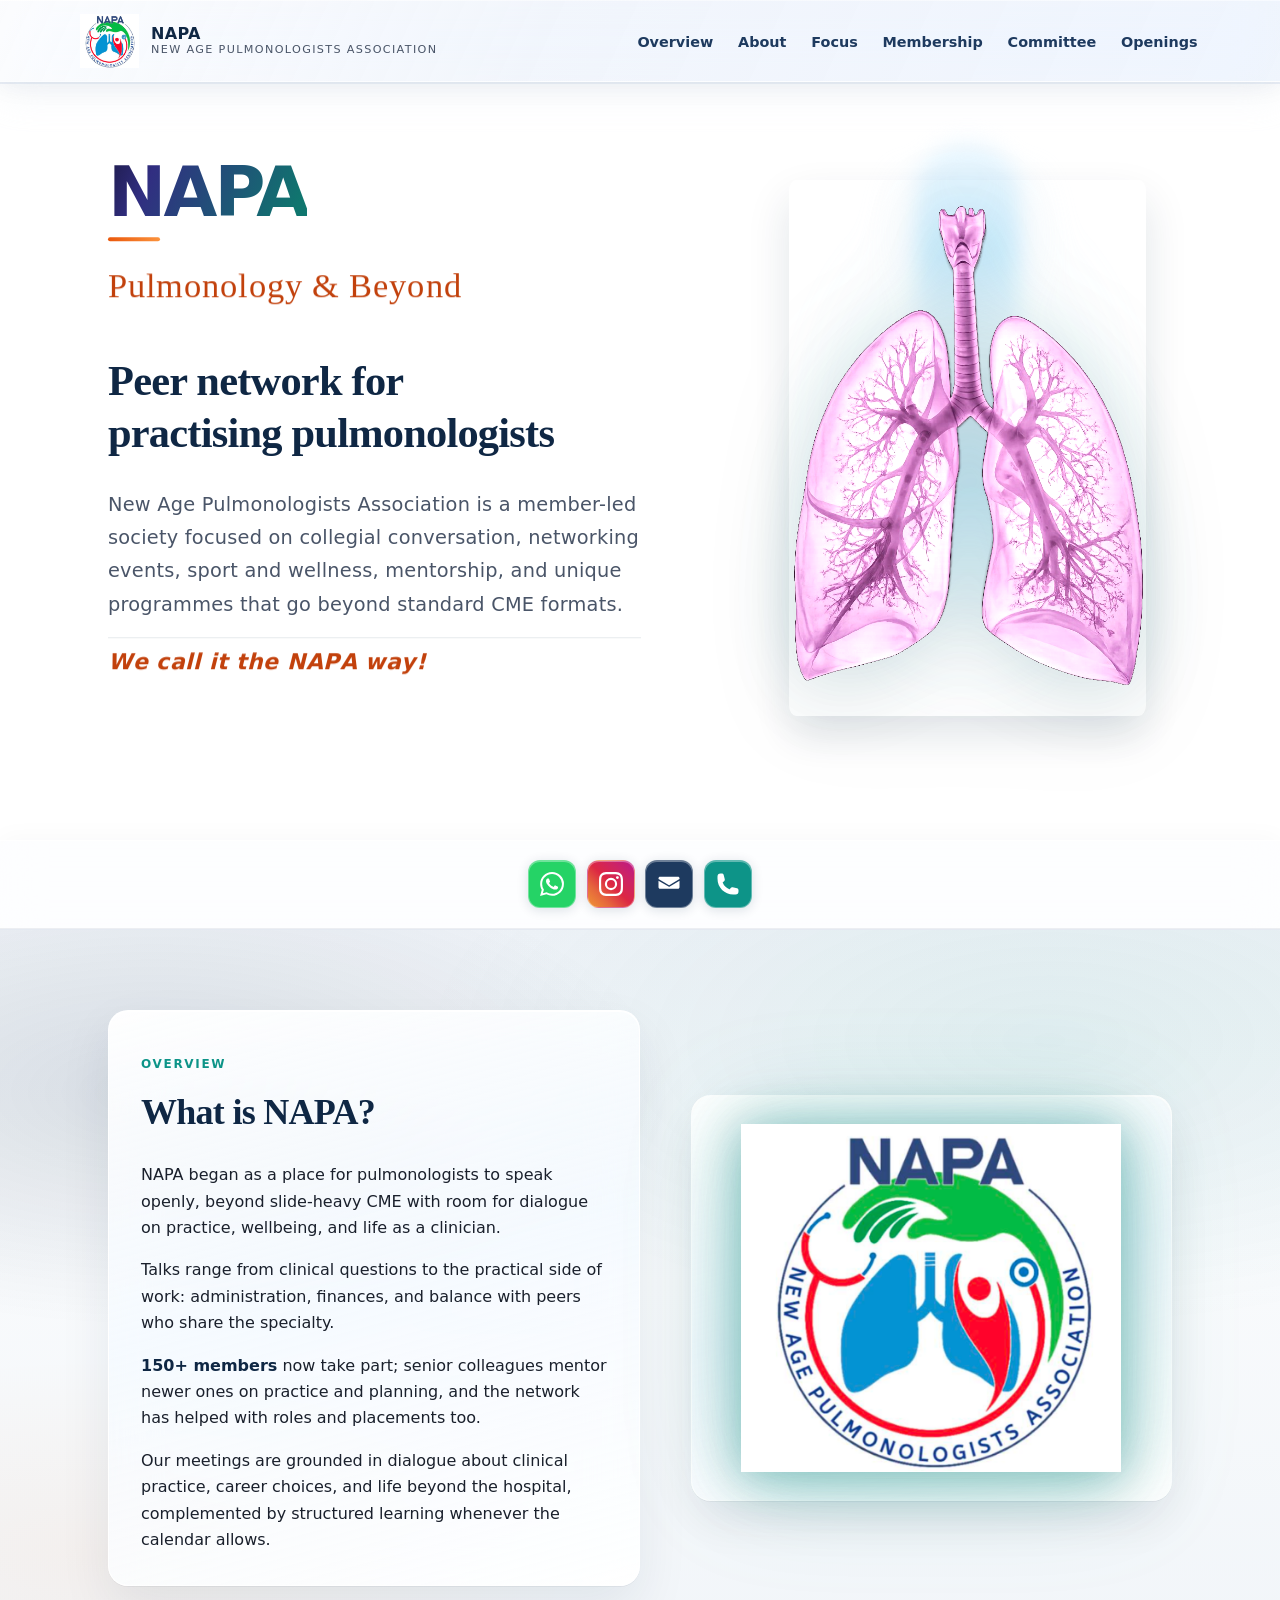
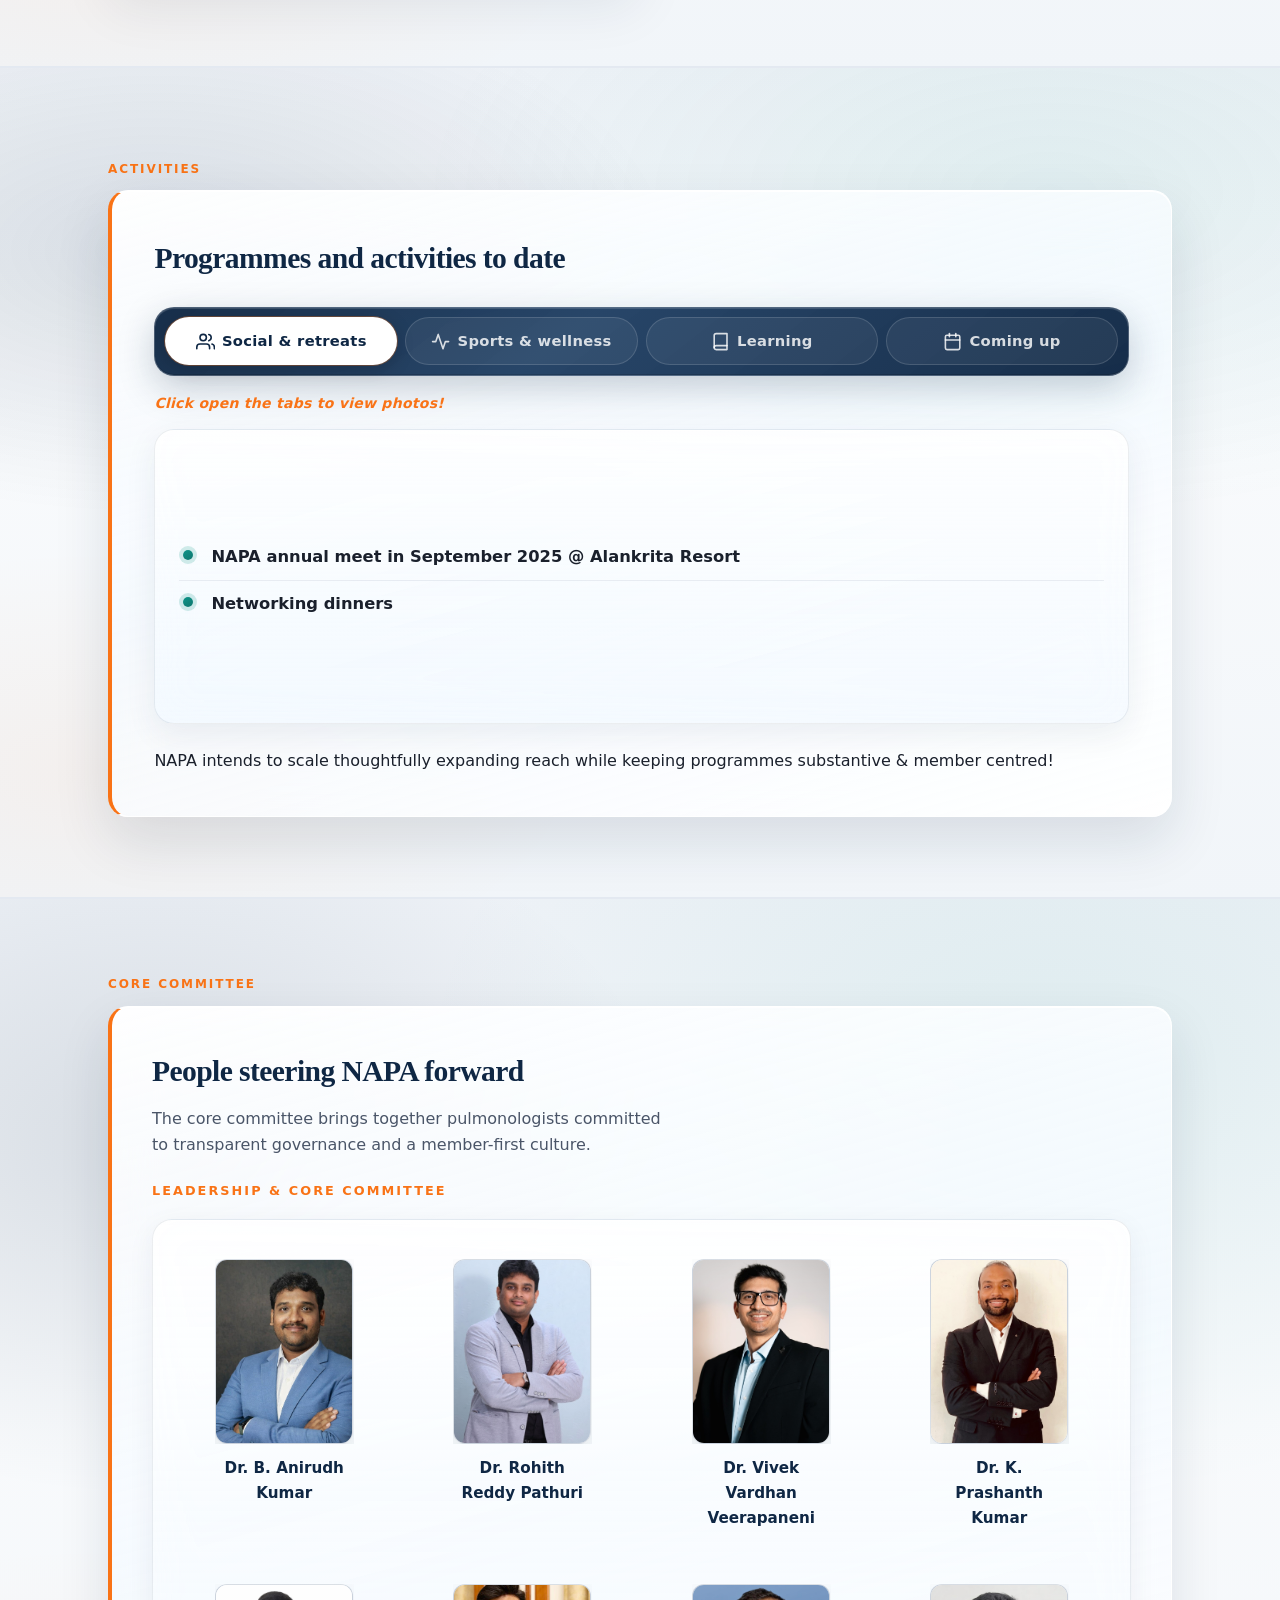
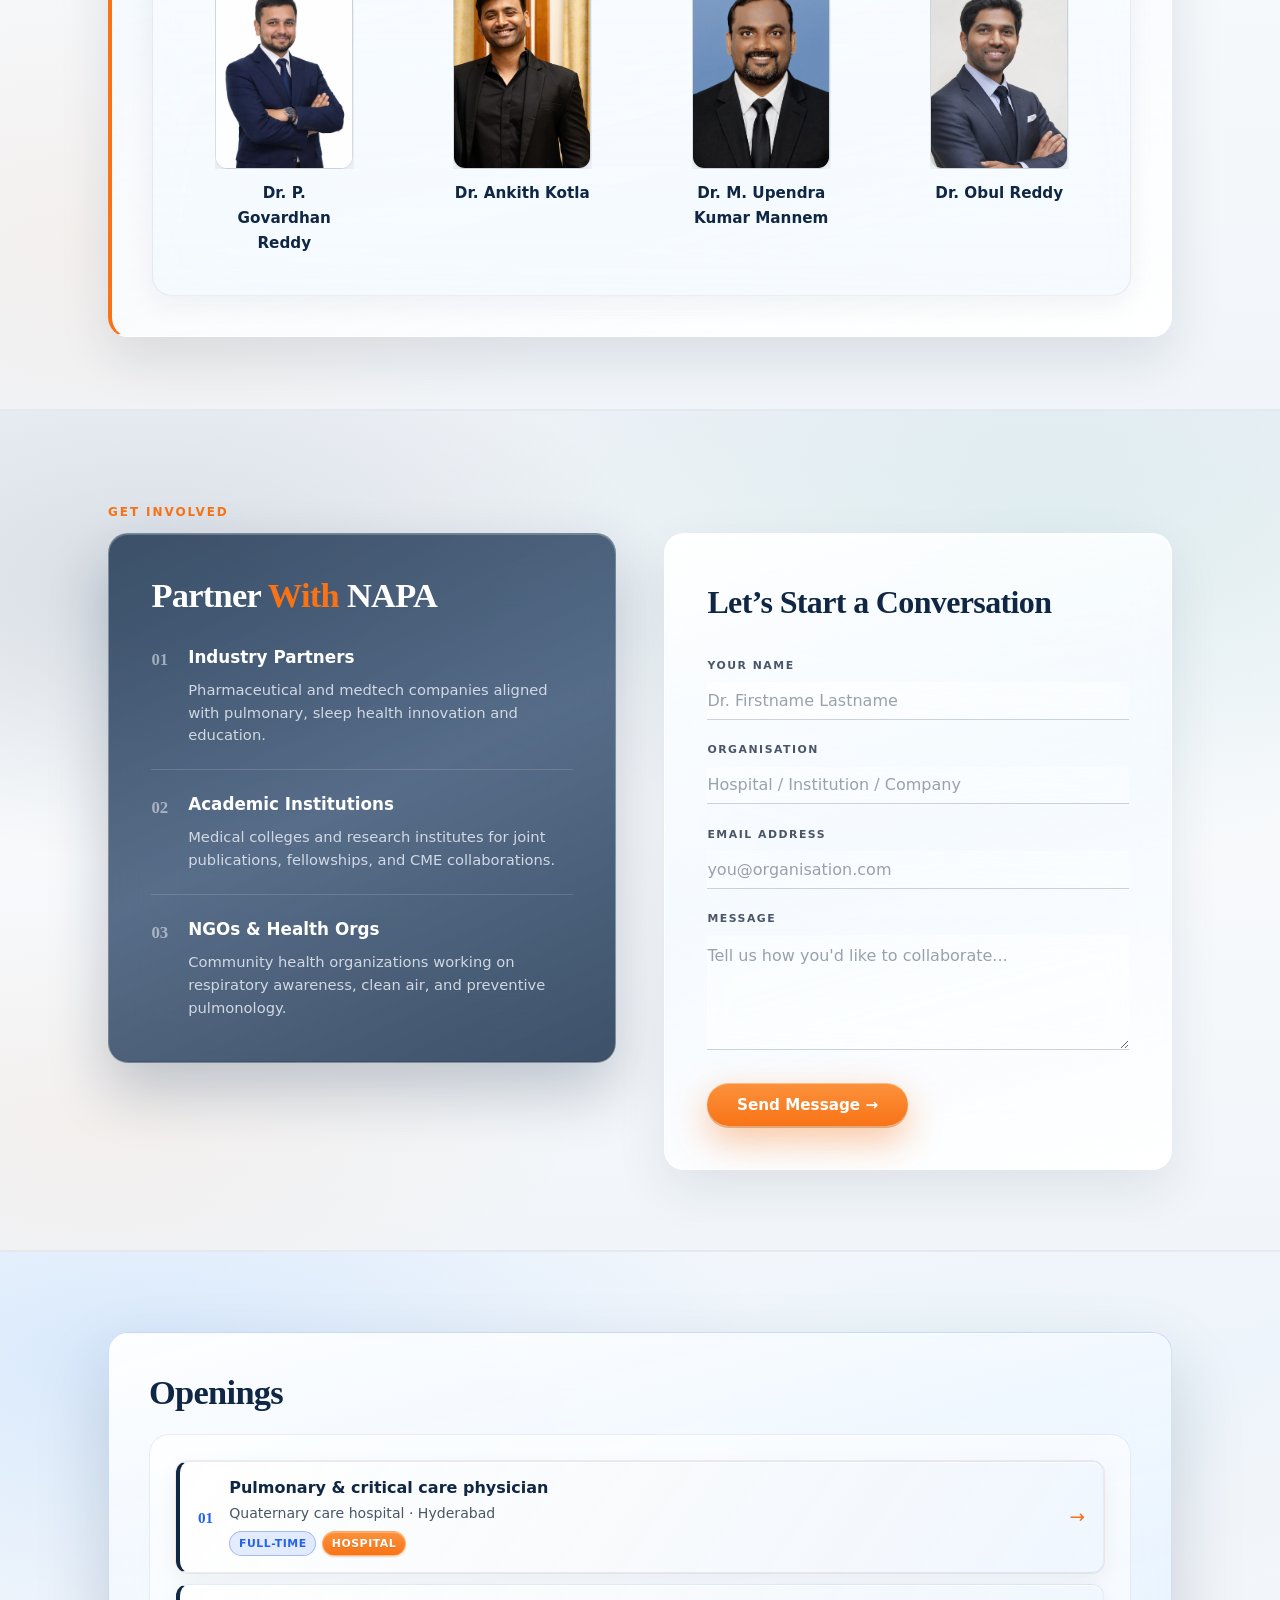
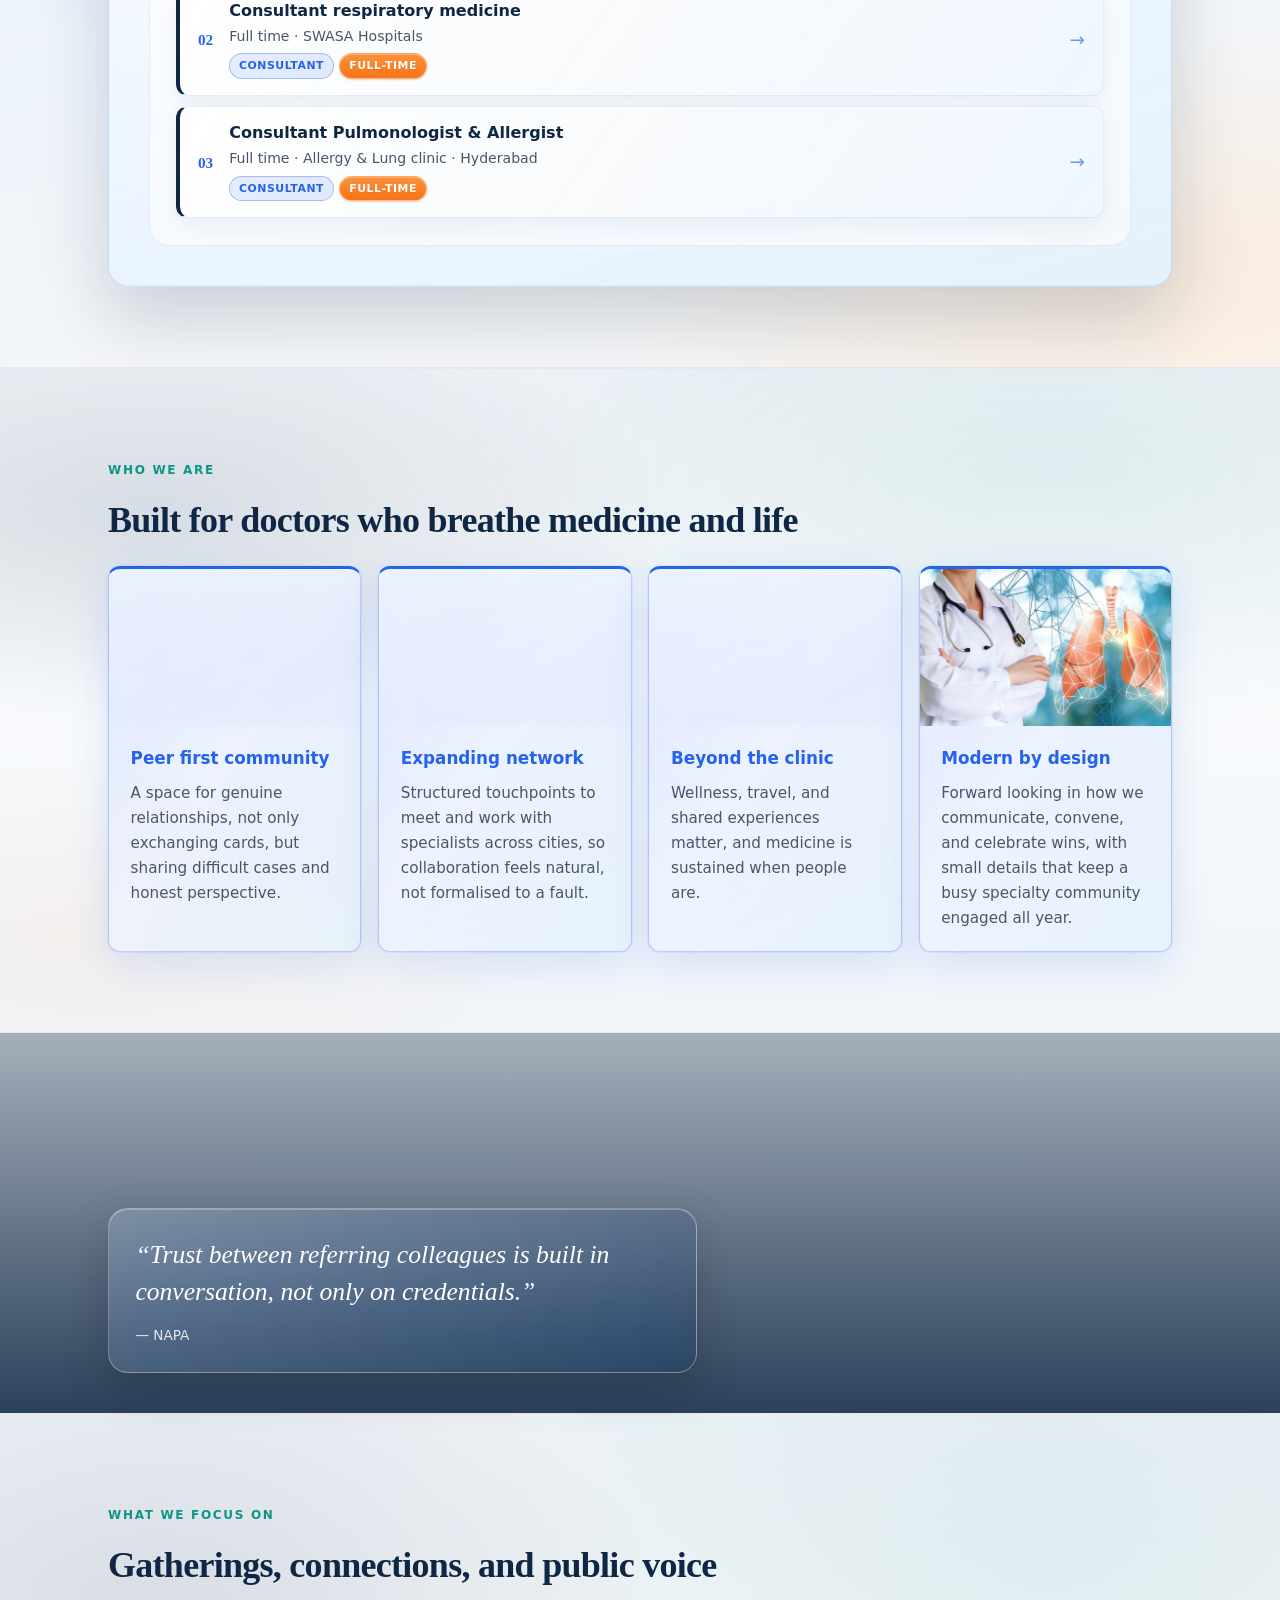
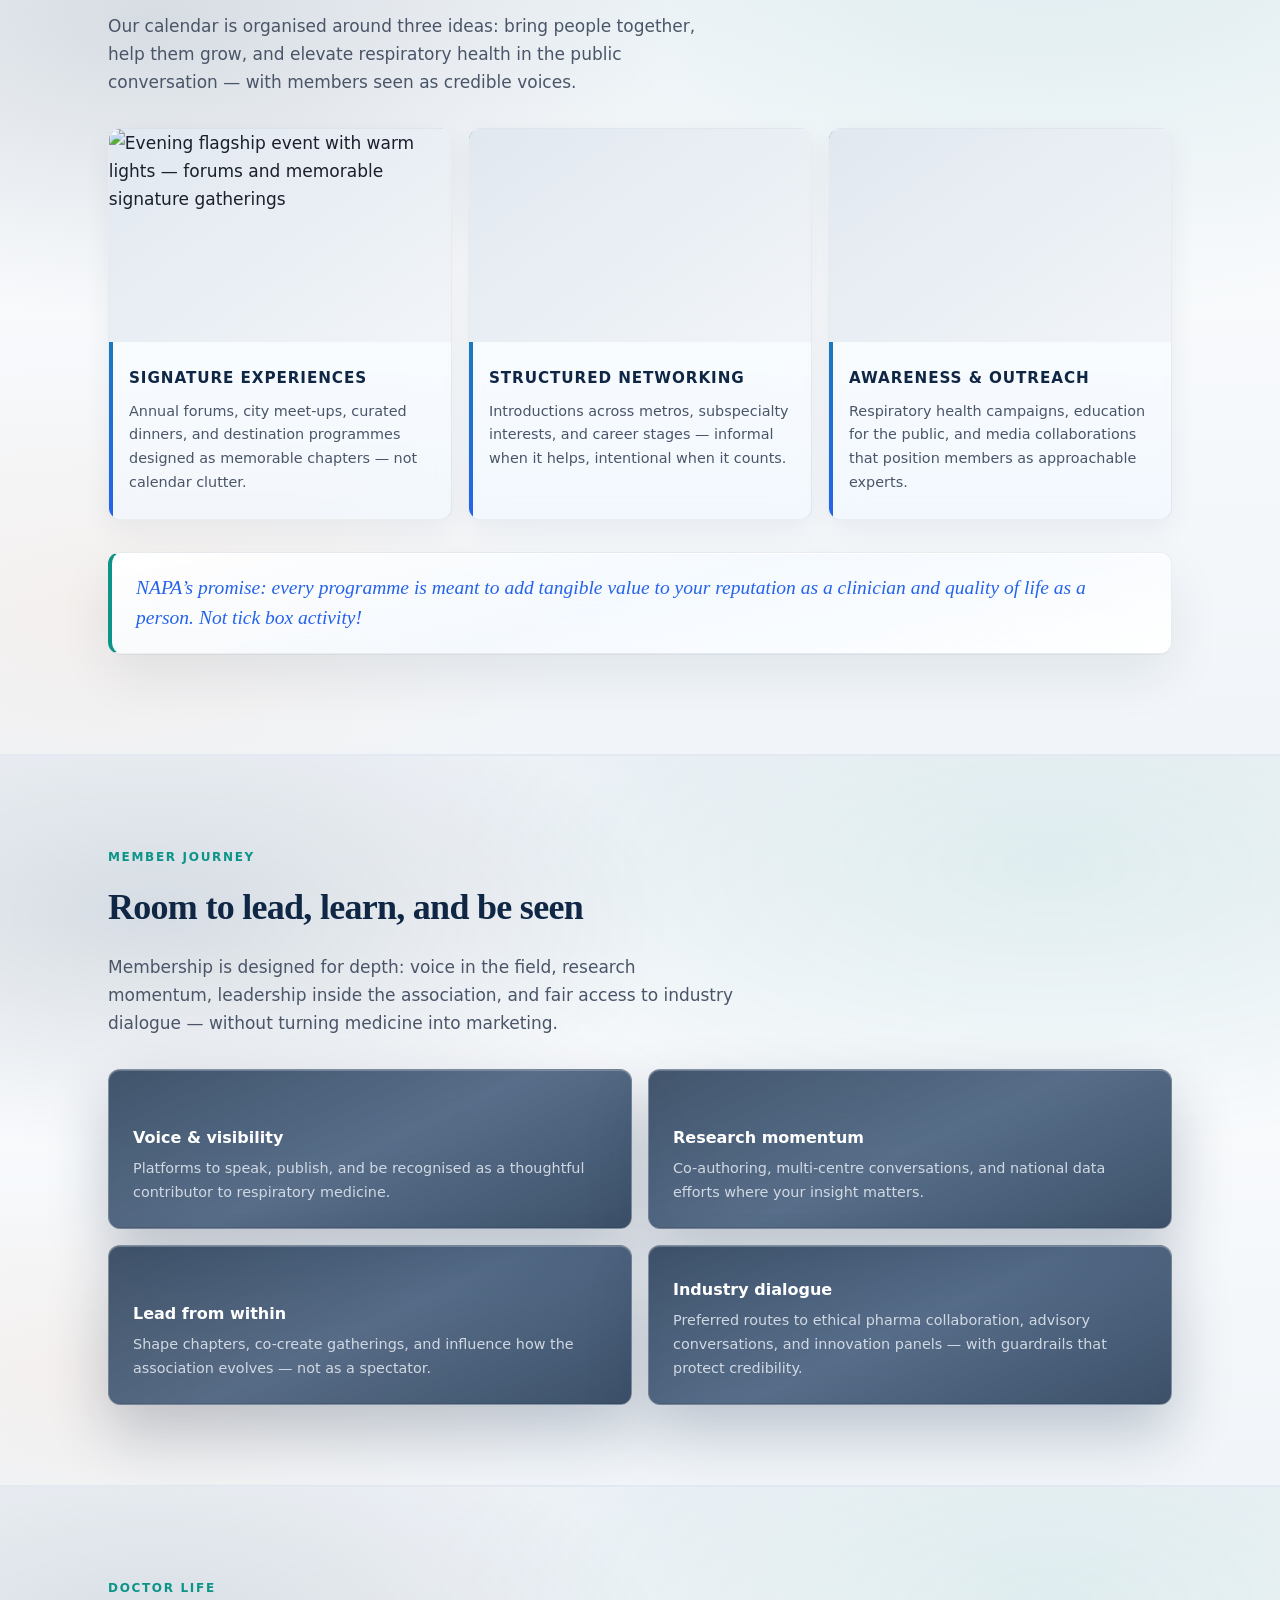
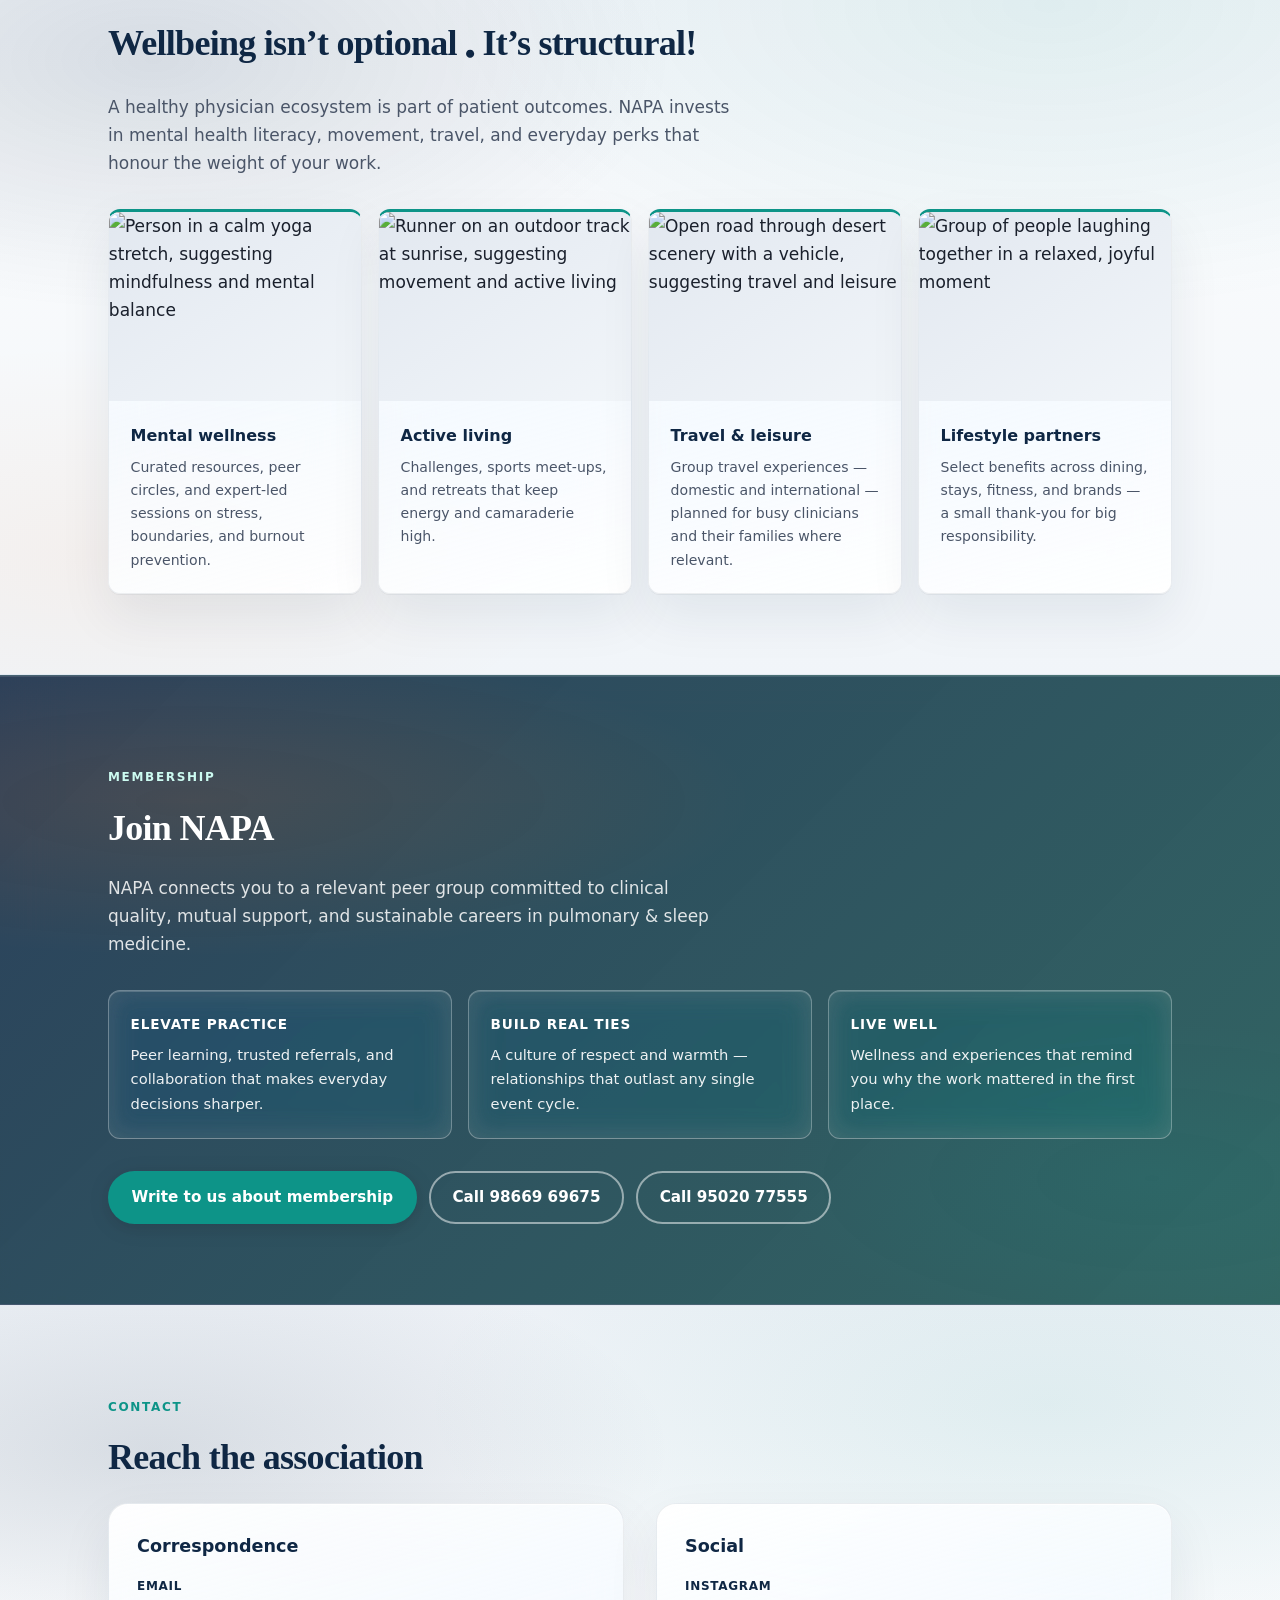
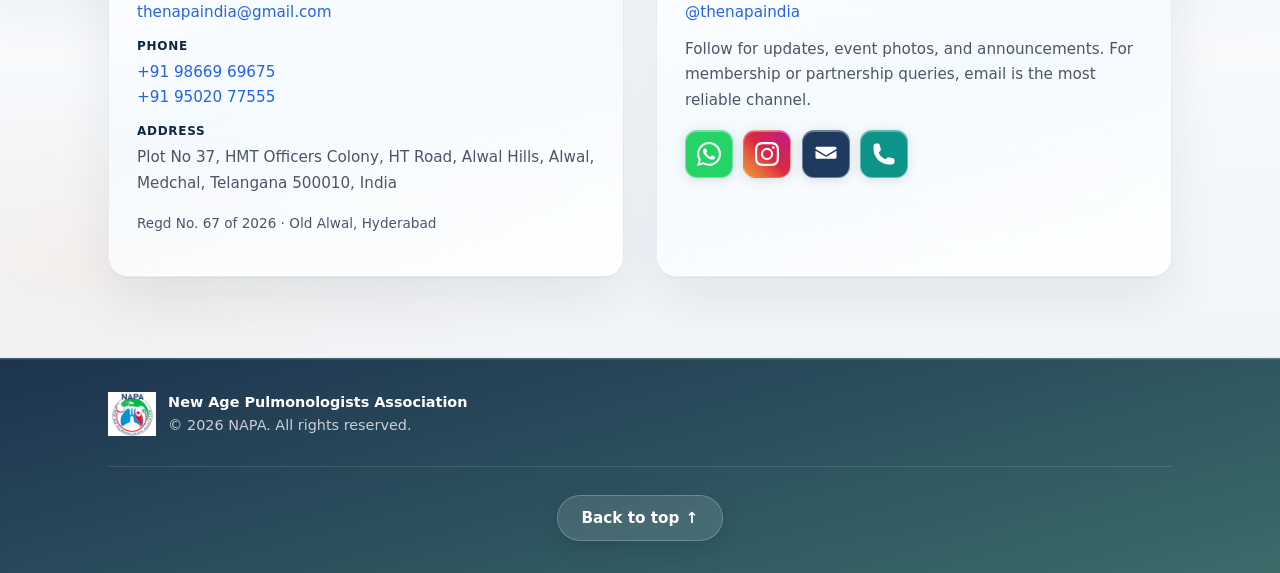
==== commit 23614d79: "Replace scrollable activity tabs with grid of icon tabs; update photo hint Co-authored-by: Cursor <c" ====
--- a/index.html
+++ b/index.html
@@ -292,14 +292,49 @@
               <input type="radio" name="programmes-tab" id="programmes-tab-upcoming" class="programmes-tab-input" />
 
               <div class="programmes-tablist" role="tablist" aria-label="Browse activities by category">
-                <label for="programmes-tab-social" class="programmes-tab" role="tab">Social &amp; retreats</label>
-                <label for="programmes-tab-sports" class="programmes-tab" role="tab">Sports &amp; wellness</label>
-                <label for="programmes-tab-learning" class="programmes-tab" role="tab">Learning</label>
-                <label for="programmes-tab-upcoming" class="programmes-tab" role="tab">Coming up</label>
+                <label for="programmes-tab-social" class="programmes-tab" role="tab">
+                  <span class="programmes-tab__icon" aria-hidden="true">
+                    <svg viewBox="0 0 24 24" fill="none" stroke="currentColor" stroke-width="2" stroke-linecap="round" stroke-linejoin="round">
+                      <path d="M17 21v-2a4 4 0 0 0-4-4H5a4 4 0 0 0-4 4v2" />
+                      <circle cx="9" cy="7" r="4" />
+                      <path d="M23 21v-2a4 4 0 0 0-3-3.87" />
+                      <path d="M16 3.13a4 4 0 0 1 0 7.75" />
+                    </svg>
+                  </span>
+                  <span class="programmes-tab__label">Social &amp; retreats</span>
+                </label>
+                <label for="programmes-tab-sports" class="programmes-tab" role="tab">
+                  <span class="programmes-tab__icon" aria-hidden="true">
+                    <svg viewBox="0 0 24 24" fill="none" stroke="currentColor" stroke-width="2" stroke-linecap="round" stroke-linejoin="round">
+                      <path d="M22 12h-4l-3 9L9 3l-3 9H2" />
+                    </svg>
+                  </span>
+                  <span class="programmes-tab__label">Sports &amp; wellness</span>
+                </label>
+                <label for="programmes-tab-learning" class="programmes-tab" role="tab">
+                  <span class="programmes-tab__icon" aria-hidden="true">
+                    <svg viewBox="0 0 24 24" fill="none" stroke="currentColor" stroke-width="2" stroke-linecap="round" stroke-linejoin="round">
+                      <path d="M4 19.5A2.5 2.5 0 0 1 6.5 17H20" />
+                      <path d="M6.5 2H20v20H6.5A2.5 2.5 0 0 1 4 19.5v-15A2.5 2.5 0 0 1 6.5 2z" />
+                    </svg>
+                  </span>
+                  <span class="programmes-tab__label">Learning</span>
+                </label>
+                <label for="programmes-tab-upcoming" class="programmes-tab" role="tab">
+                  <span class="programmes-tab__icon" aria-hidden="true">
+                    <svg viewBox="0 0 24 24" fill="none" stroke="currentColor" stroke-width="2" stroke-linecap="round" stroke-linejoin="round">
+                      <rect x="3" y="4" width="18" height="18" rx="2" ry="2" />
+                      <line x1="16" y1="2" x2="16" y2="6" />
+                      <line x1="8" y1="2" x2="8" y2="6" />
+                      <line x1="3" y1="10" x2="21" y2="10" />
+                    </svg>
+                  </span>
+                  <span class="programmes-tab__label">Coming up</span>
+                </label>
               </div>
 
               <p class="programmes-photo-hint" id="programmes-photo-hint">
-                Scroll sidewards &amp; click to view photos
+                Click open the tabs to view photos!
               </p>
 
               <div class="programmes-panel-wrap" aria-describedby="programmes-photo-hint">
--- a/css/styles.css
+++ b/css/styles.css
@@ -1537,17 +1537,13 @@
 }
 
 .programmes-tablist {
-  display: flex;
-  flex-wrap: nowrap;
+  display: grid;
+  grid-template-columns: repeat(4, minmax(0, 1fr));
   gap: 0.45rem;
   padding: 0.55rem;
   margin-bottom: 1rem;
   border-radius: var(--radius-lg);
-  overflow-x: auto;
-  -webkit-overflow-scrolling: touch;
-  scroll-snap-type: x proximity;
-  scrollbar-width: thin;
-  scrollbar-color: rgba(255, 255, 255, 0.35) transparent;
+  overflow: visible;
   background: linear-gradient(
     142deg,
     rgba(15, 39, 68, 0.96) 0%,
@@ -1561,29 +1557,21 @@
     0 12px 36px rgba(15, 39, 68, 0.22);
 }
 
-.programmes-tablist::-webkit-scrollbar {
-  height: 6px;
-}
-
-.programmes-tablist::-webkit-scrollbar-thumb {
-  background: rgba(255, 255, 255, 0.28);
-  border-radius: 999px;
-}
-
 .programmes-tab {
-  flex: 1 0 auto;
-  scroll-snap-align: start;
+  flex: unset;
   min-height: 44px;
-  display: inline-flex;
+  display: flex;
+  flex-direction: column;
   align-items: center;
   justify-content: center;
-  padding: 0.55rem 1rem;
+  gap: 0.35rem;
+  padding: 0.55rem 0.35rem;
   font-weight: 600;
-  font-size: clamp(0.8rem, 1.9vw, 0.92rem);
-  letter-spacing: 0.03em;
-  text-transform: uppercase;
+  font-size: clamp(0.68rem, 2.4vw, 0.85rem);
+  letter-spacing: 0.02em;
+  text-transform: none;
   color: rgba(255, 255, 255, 0.82);
-  border-radius: 999px;
+  border-radius: var(--radius);
   border: 1px solid rgba(255, 255, 255, 0.14);
   background: rgba(255, 255, 255, 0.06);
   cursor: pointer;
@@ -1594,7 +1582,69 @@
     border-color 0.2s ease,
     box-shadow 0.2s ease,
     transform 0.15s ease;
-  white-space: nowrap;
+  text-align: center;
+  line-height: 1.2;
+}
+
+.programmes-tab__icon {
+  display: flex;
+  align-items: center;
+  justify-content: center;
+  flex-shrink: 0;
+  line-height: 0;
+}
+
+.programmes-tab__icon svg {
+  width: 1.35rem;
+  height: 1.35rem;
+}
+
+.programmes-tab__label {
+  display: block;
+  max-width: 100%;
+}
+
+@media (max-width: 719px) {
+  .programmes-tablist {
+    grid-template-columns: repeat(2, minmax(0, 1fr));
+    gap: 0.5rem;
+    padding: 0.6rem;
+  }
+
+  .programmes-tab {
+    padding: 0.65rem 0.4rem;
+    min-height: 72px;
+  }
+
+  .programmes-tab__icon svg {
+    width: 1.45rem;
+    height: 1.45rem;
+  }
+}
+
+@media (min-width: 720px) {
+  .programmes-tablist {
+    gap: 0.5rem;
+    padding: 0.6rem;
+  }
+
+  .programmes-tab {
+    padding: 0.65rem 0.5rem;
+    font-size: clamp(0.78rem, 1.2vw, 0.92rem);
+    border-radius: 999px;
+    flex-direction: row;
+    gap: 0.45rem;
+    min-height: 48px;
+  }
+
+  .programmes-tab__icon svg {
+    width: 1.2rem;
+    height: 1.2rem;
+  }
+
+  .programmes-tab__label {
+    text-align: left;
+  }
 }
 
 .programmes-tab:hover {
@@ -1625,8 +1675,8 @@
   font-size: 0.875rem;
   font-weight: 800;
   font-style: italic;
-  letter-spacing: 0.08em;
-  text-transform: uppercase;
+  letter-spacing: 0.02em;
+  text-transform: none;
   color: var(--involved-orange);
 }
 
@@ -1728,28 +1778,6 @@
 .programmes-activity-link:focus-visible {
   outline: 2px solid rgba(13, 148, 136, 0.65);
   outline-offset: 3px;
-}
-
-@media (min-width: 720px) {
-  .programmes-tablist {
-    flex-wrap: wrap;
-    overflow: visible;
-    justify-content: stretch;
-    gap: 0.5rem;
-    padding: 0.6rem;
-  }
-
-  .programmes-tab {
-    flex: 1 1 0;
-    min-width: 0;
-    white-space: normal;
-    text-align: center;
-    line-height: 1.25;
-    text-transform: none;
-    font-size: 0.95rem;
-    letter-spacing: 0.02em;
-    padding: 0.75rem 1rem;
-  }
 }
 
 .programmes-outro {
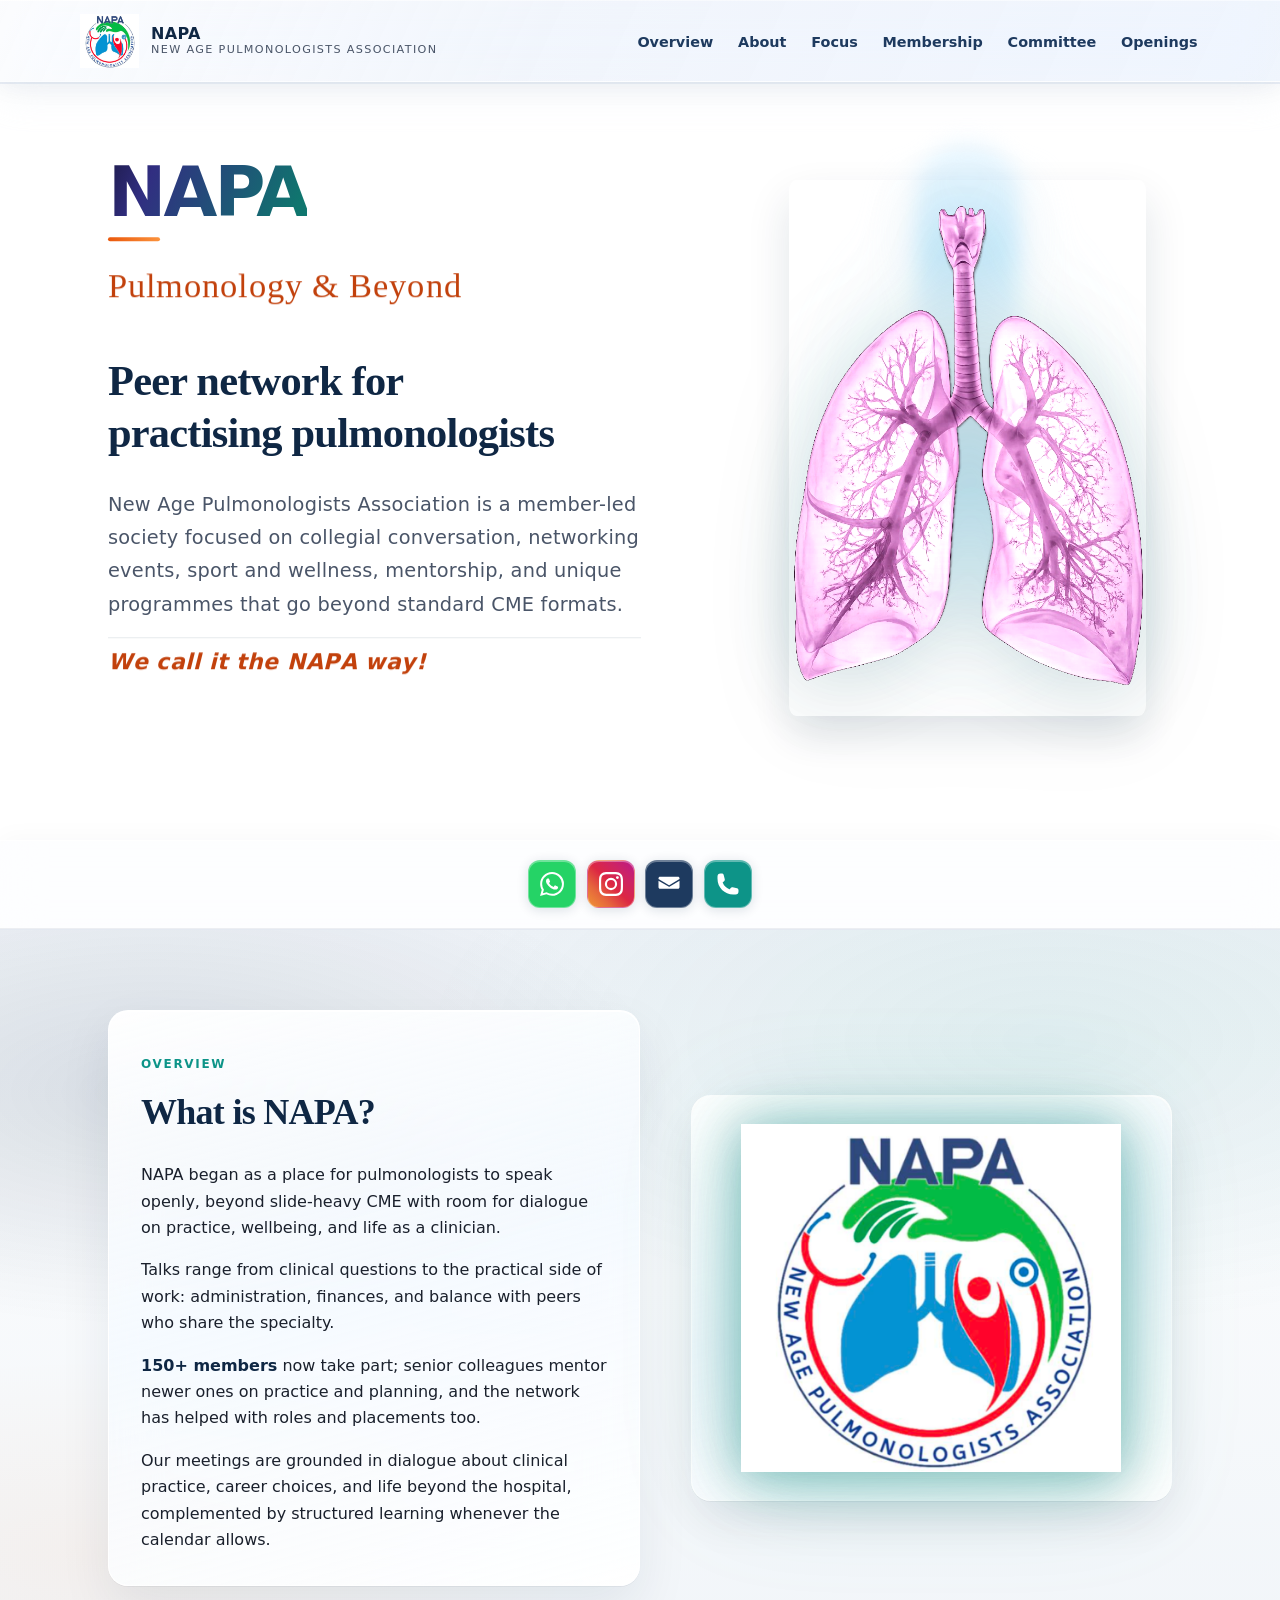
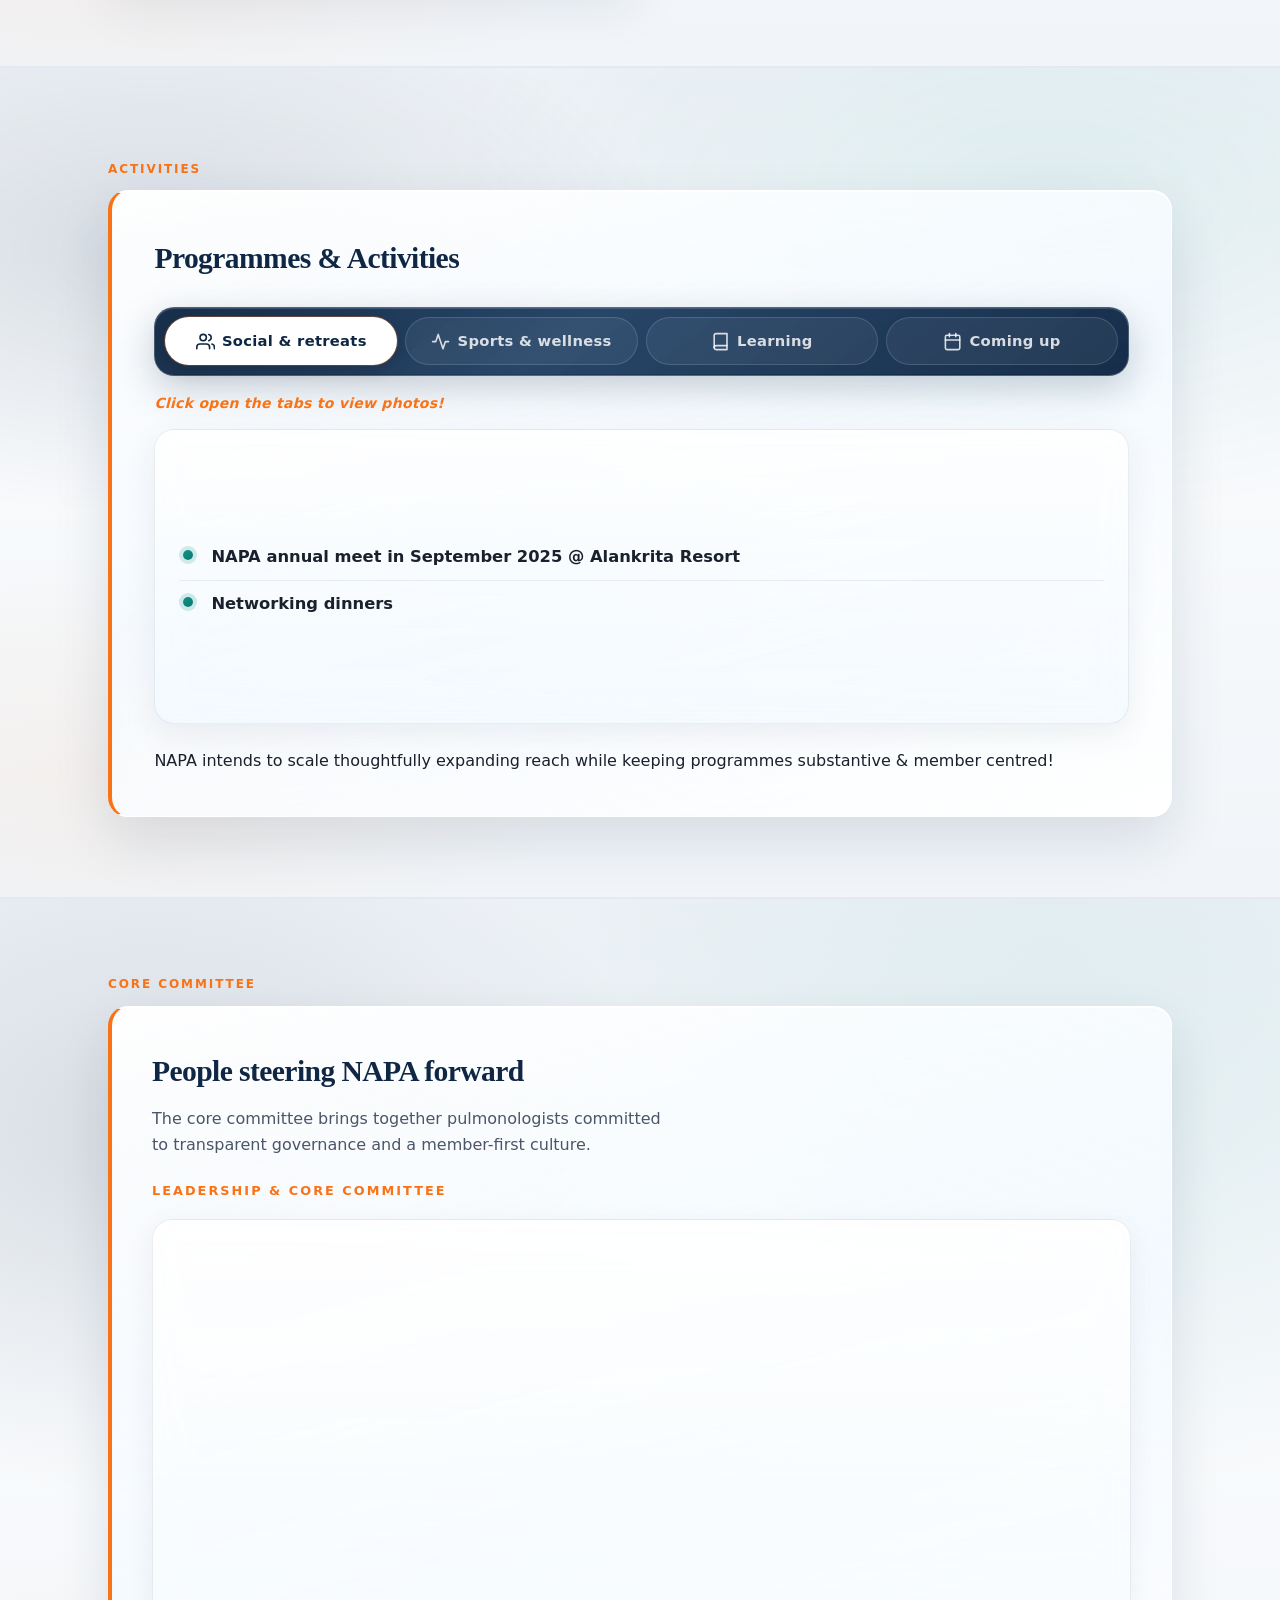
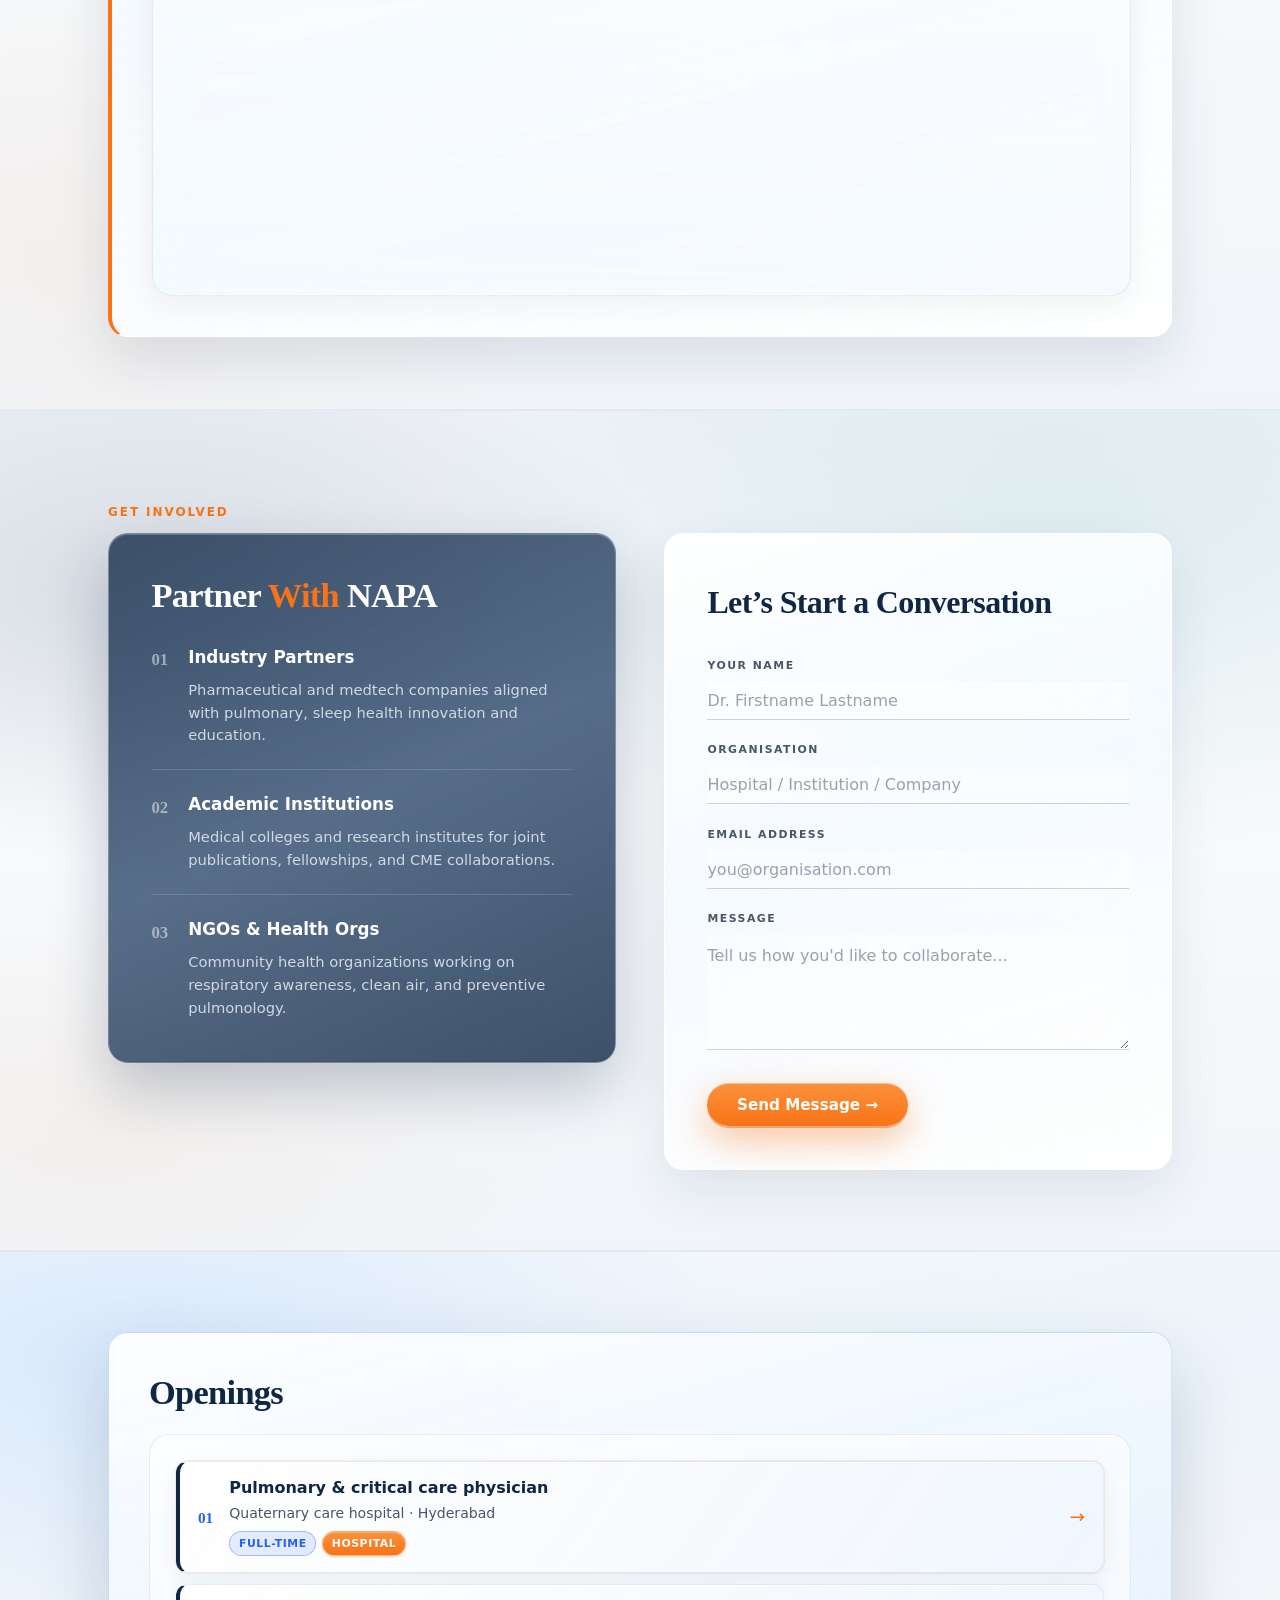
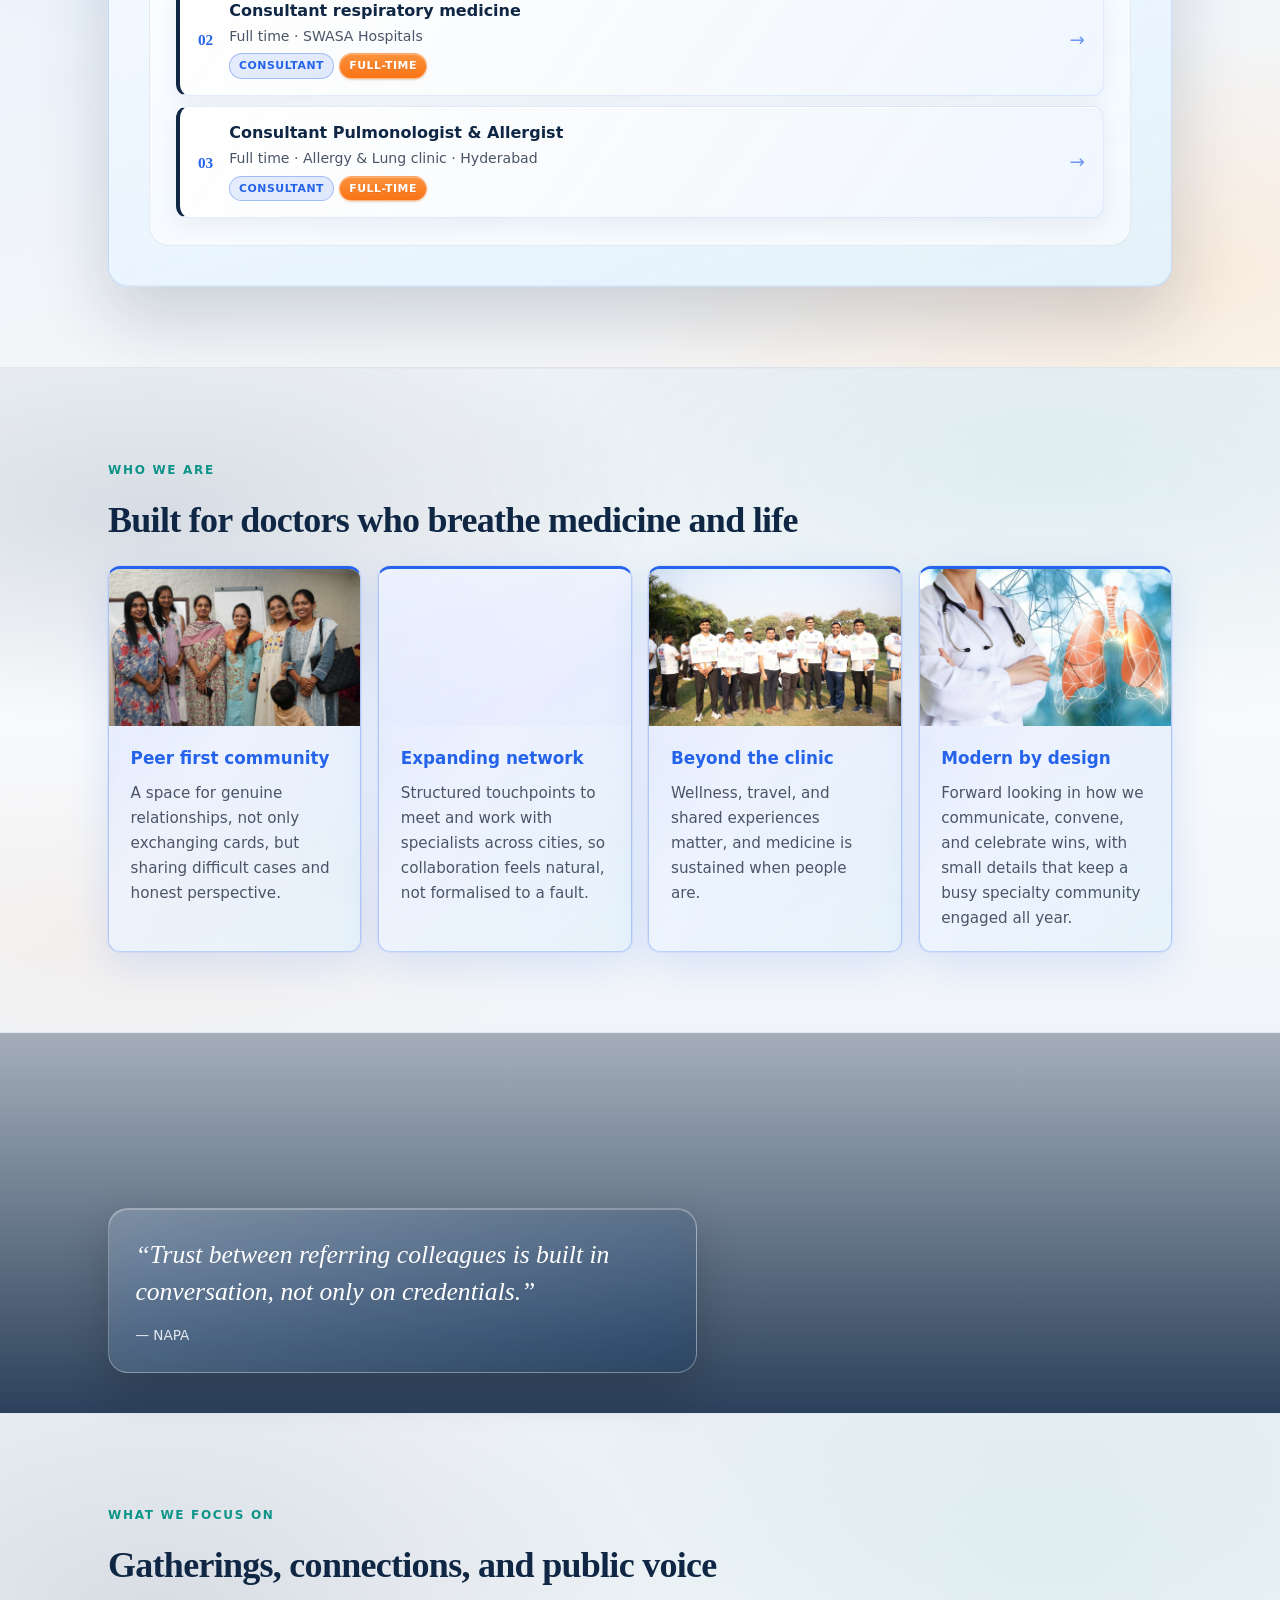
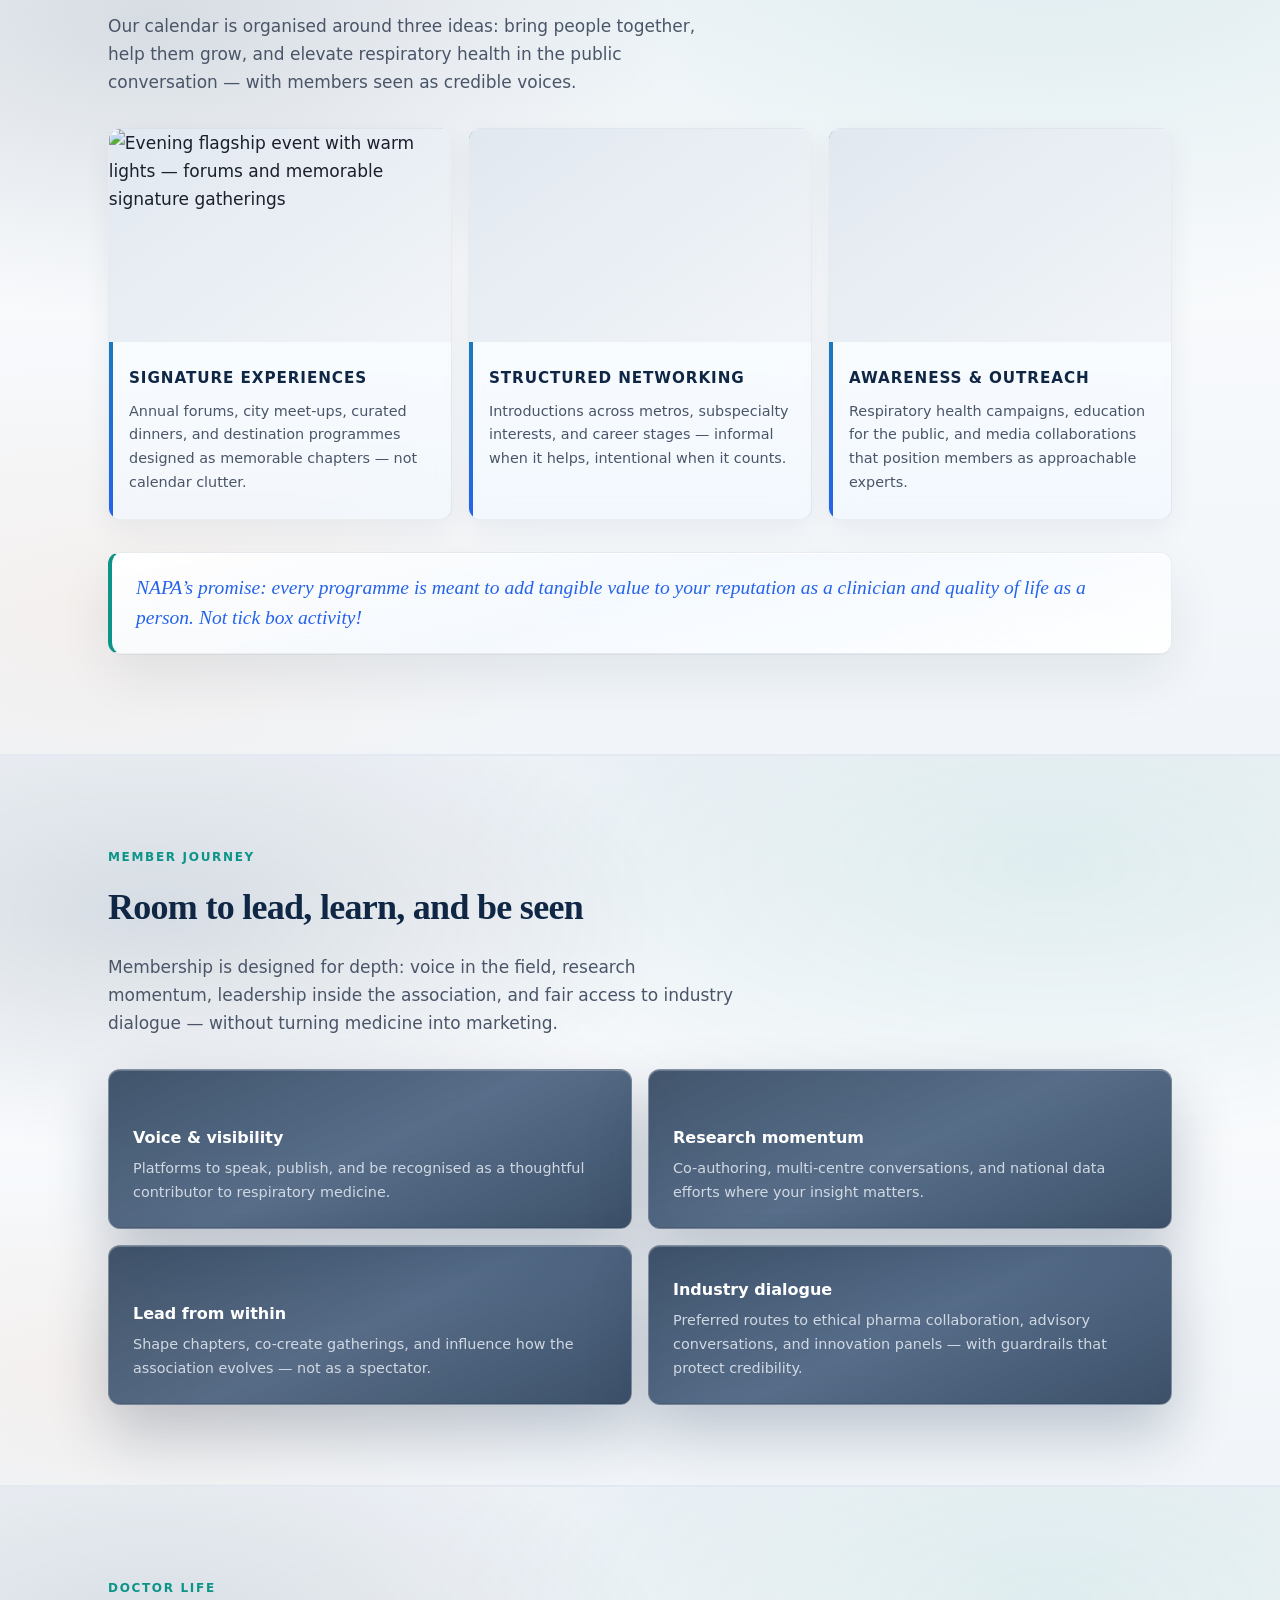
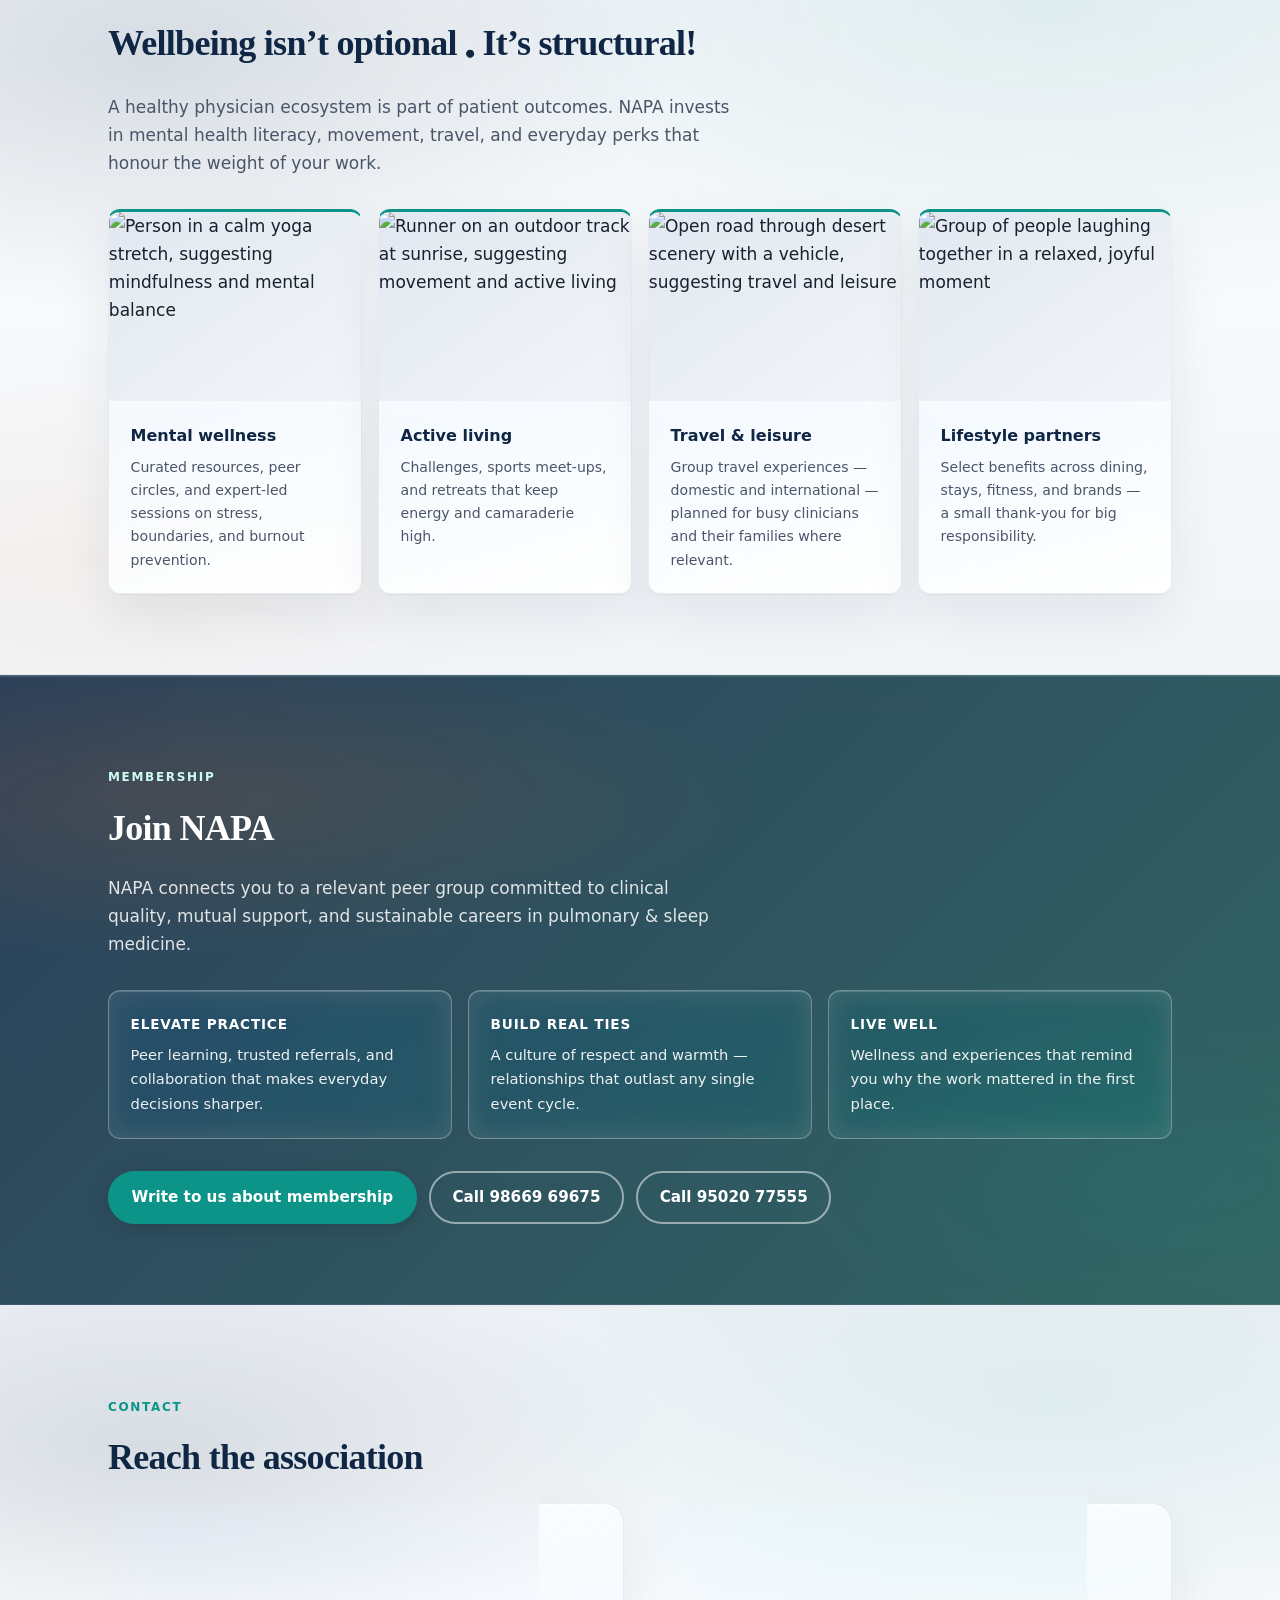
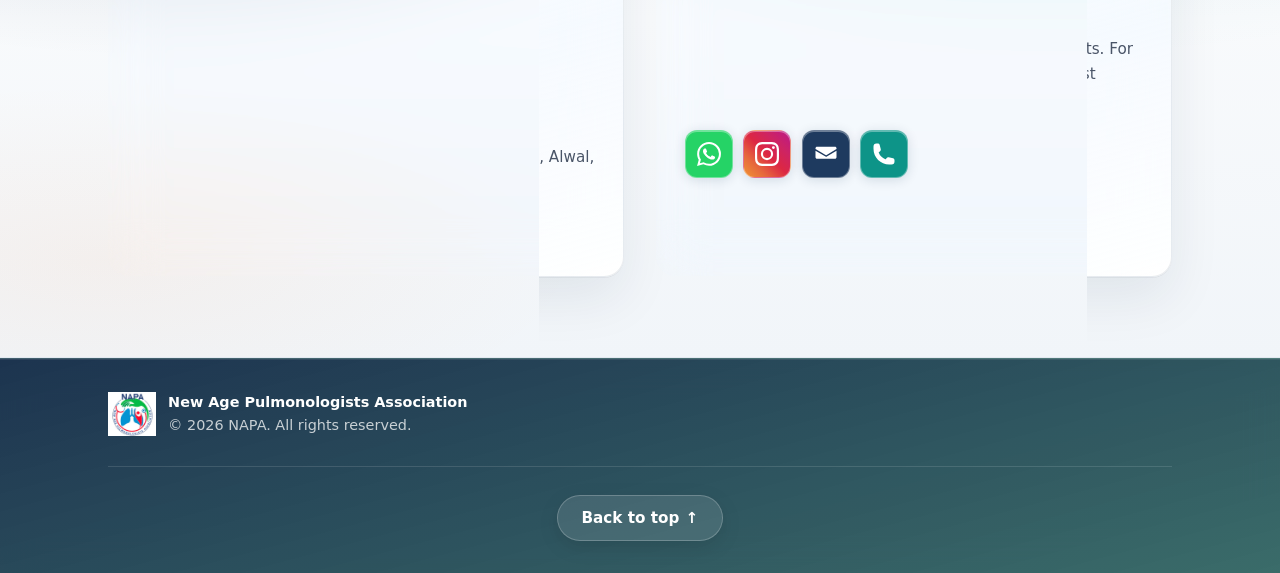
==== commit 170676bd: "Rename Activities section heading to Programmes & Activities Co-authored-by: Cursor <cursoragent@cur" ====
--- a/index.html
+++ b/index.html
@@ -277,7 +277,7 @@
         <div class="container">
           <p class="section-label section-label--involved">Activities</p>
           <div class="programmes-shell programmes-shell--glass">
-            <h2 id="programmes-title" class="programmes-title">Programmes and activities to date</h2>
+            <h2 id="programmes-title" class="programmes-title">Programmes &amp; Activities</h2>
 
             <div class="programmes-tabs">
               <input
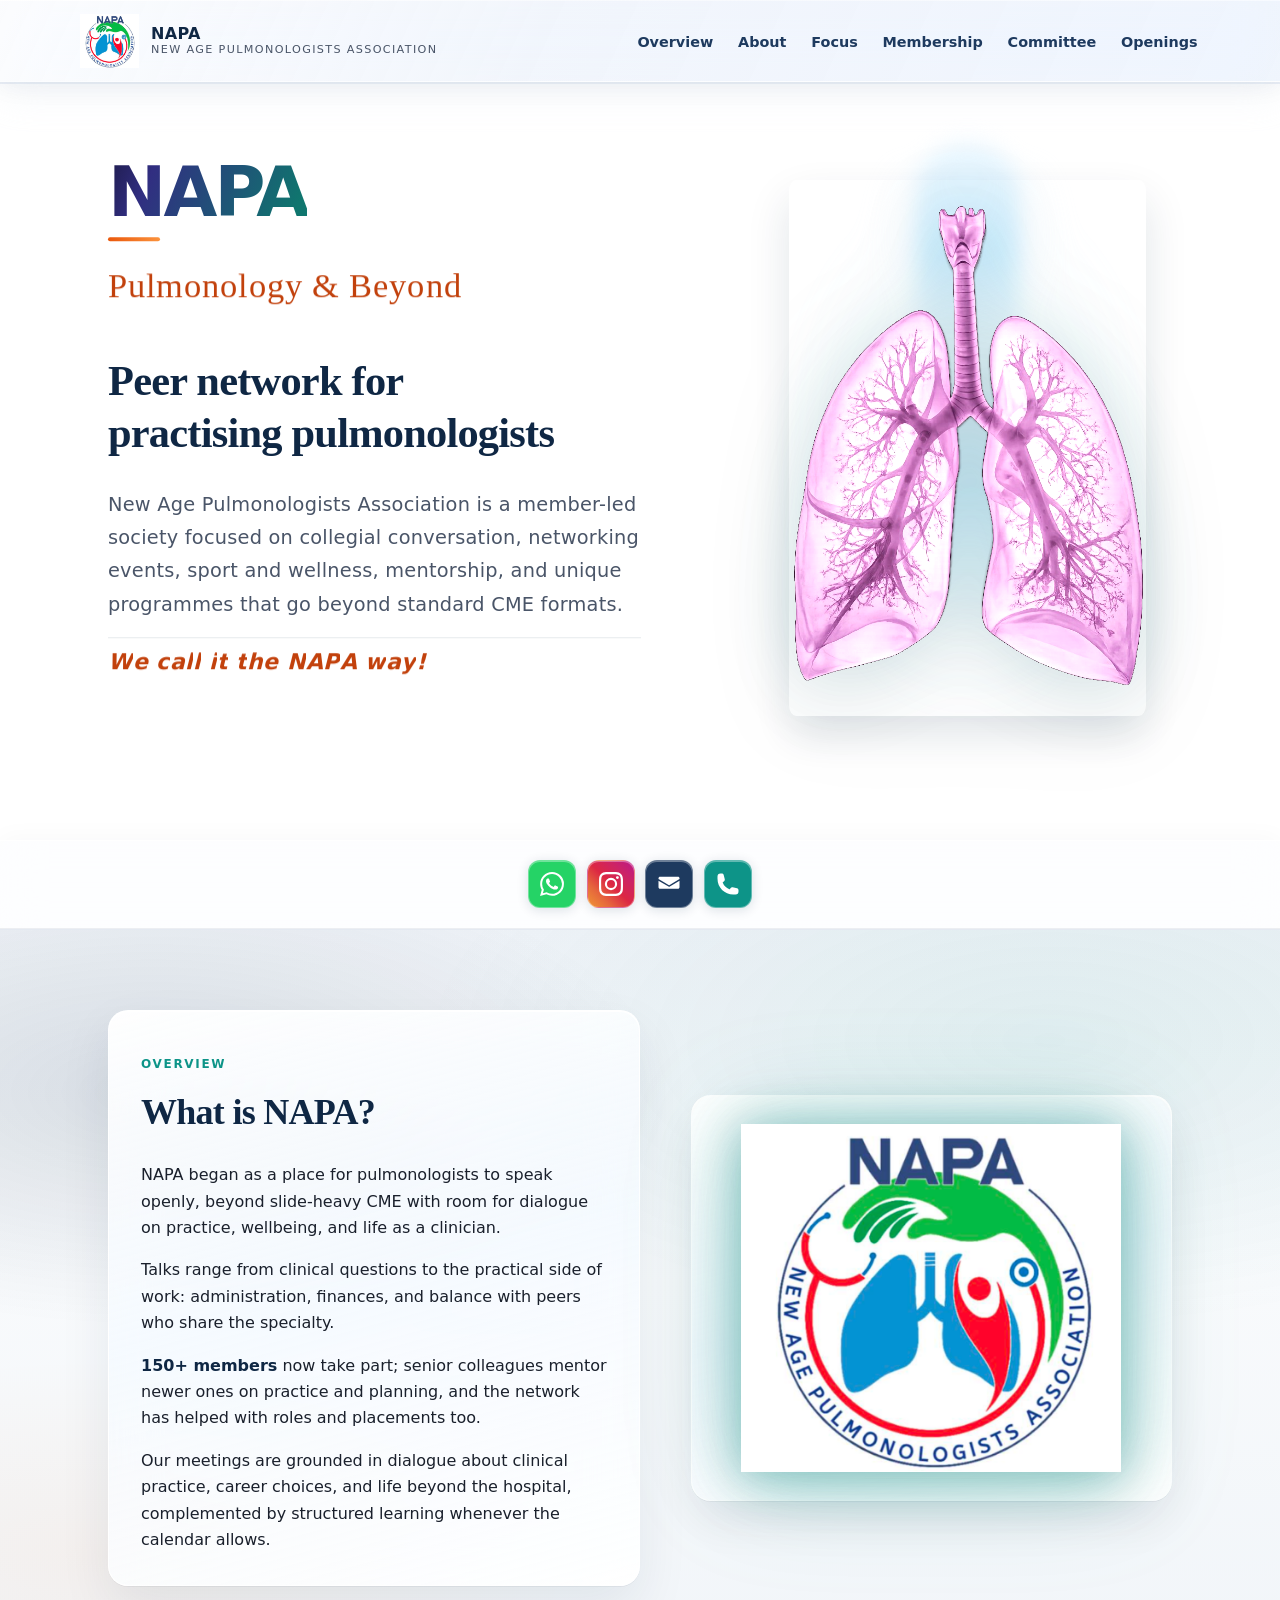
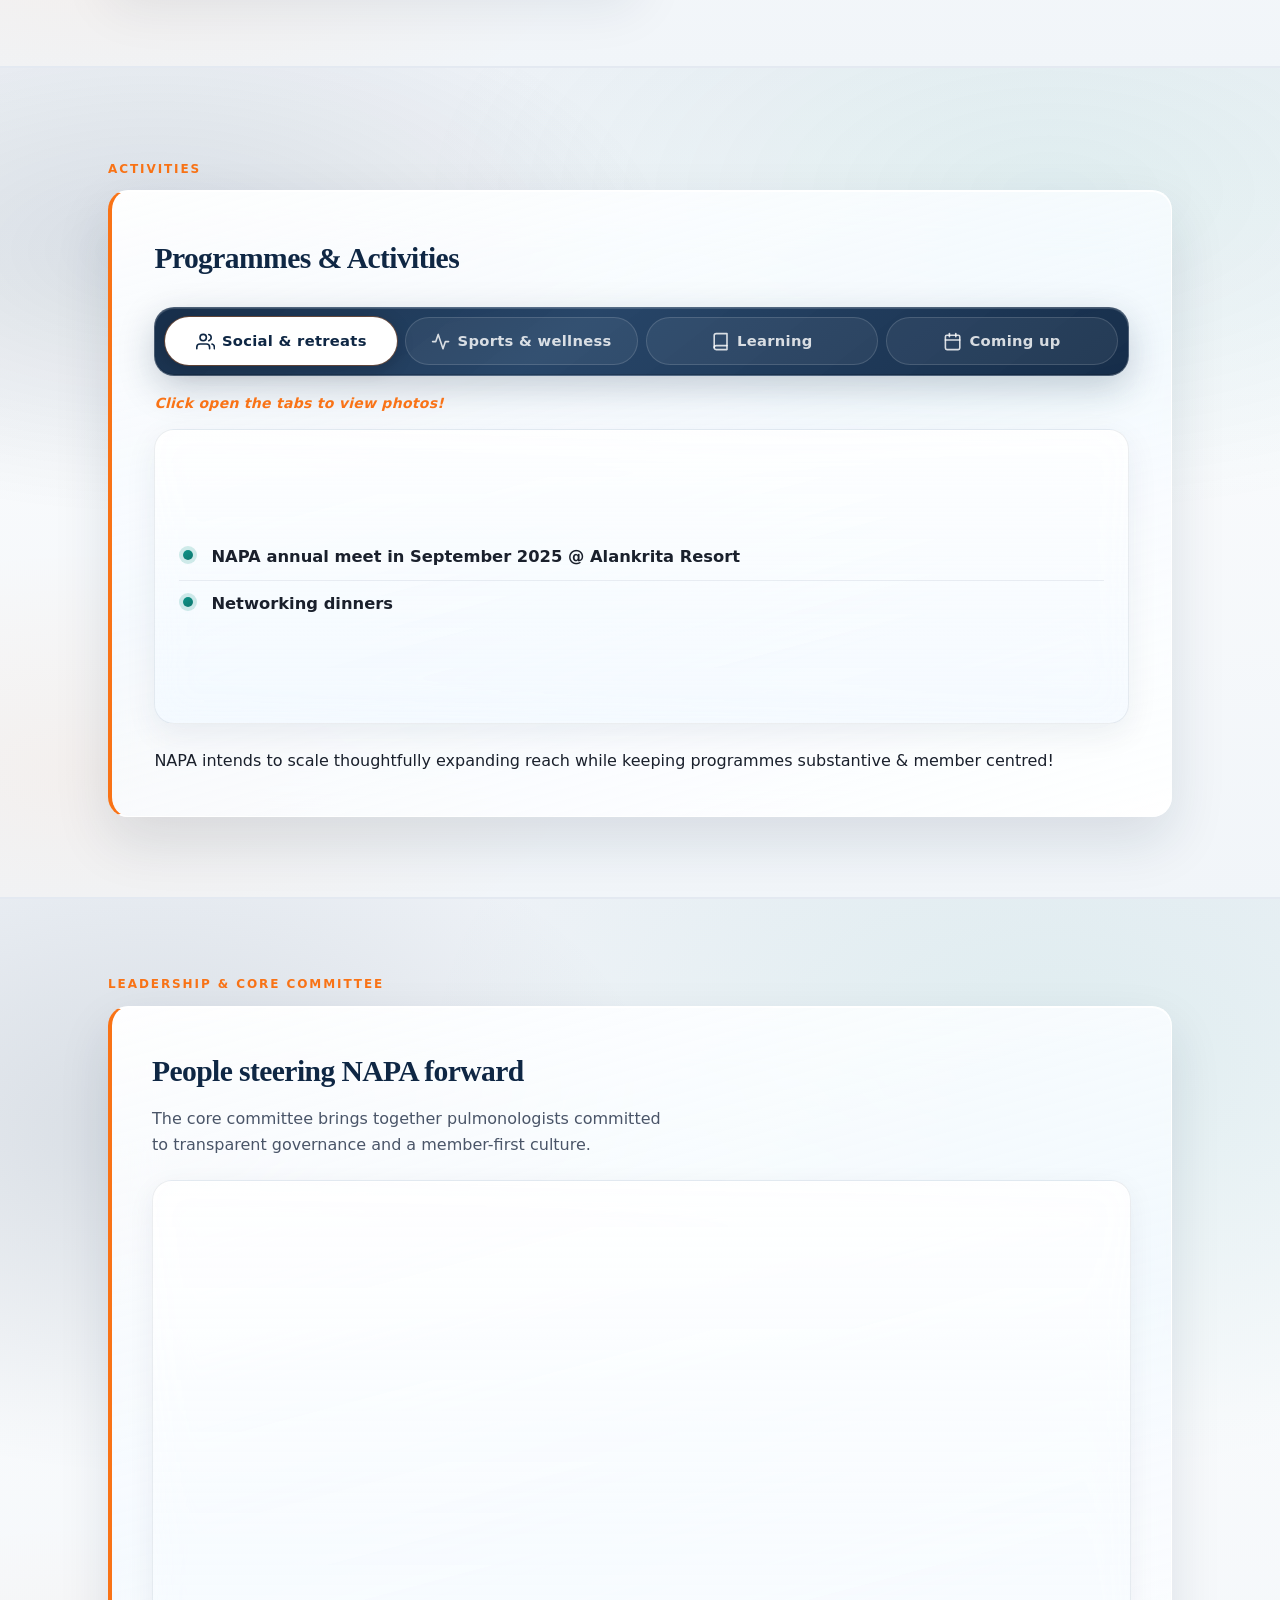
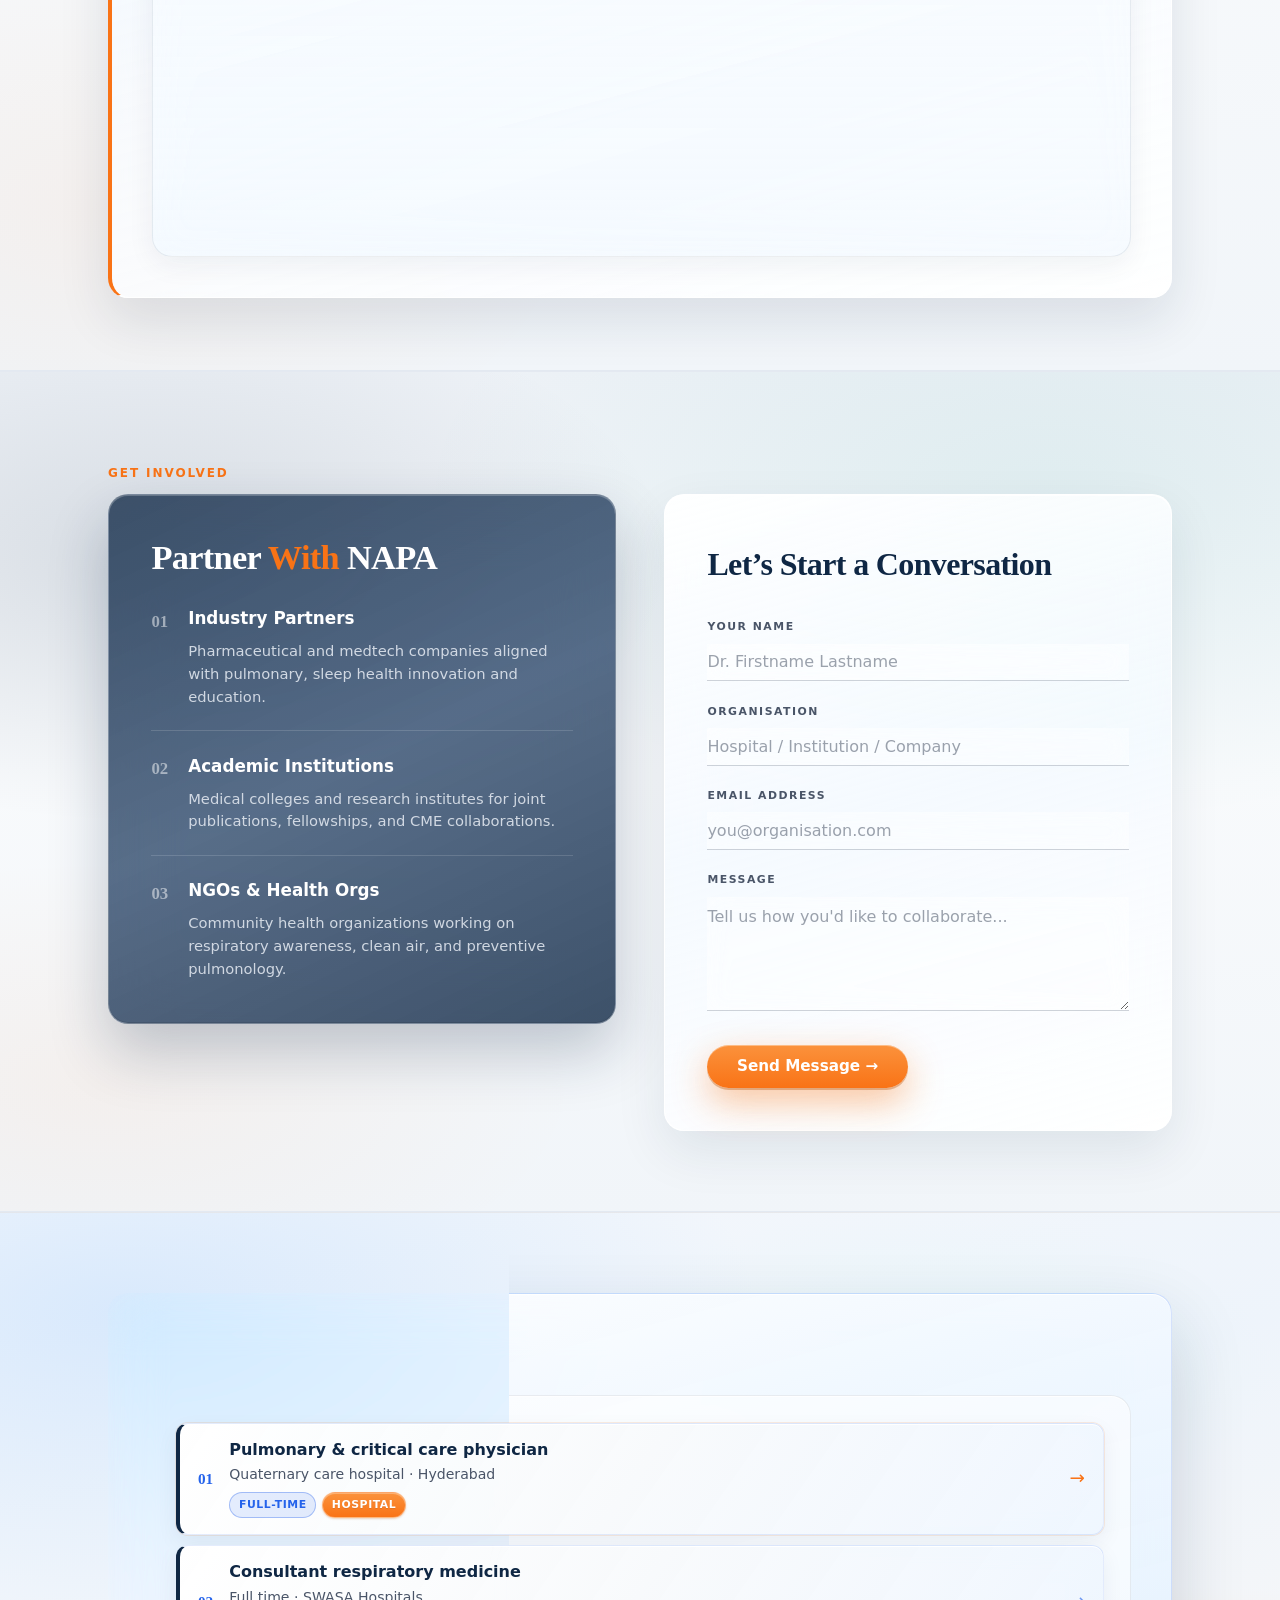
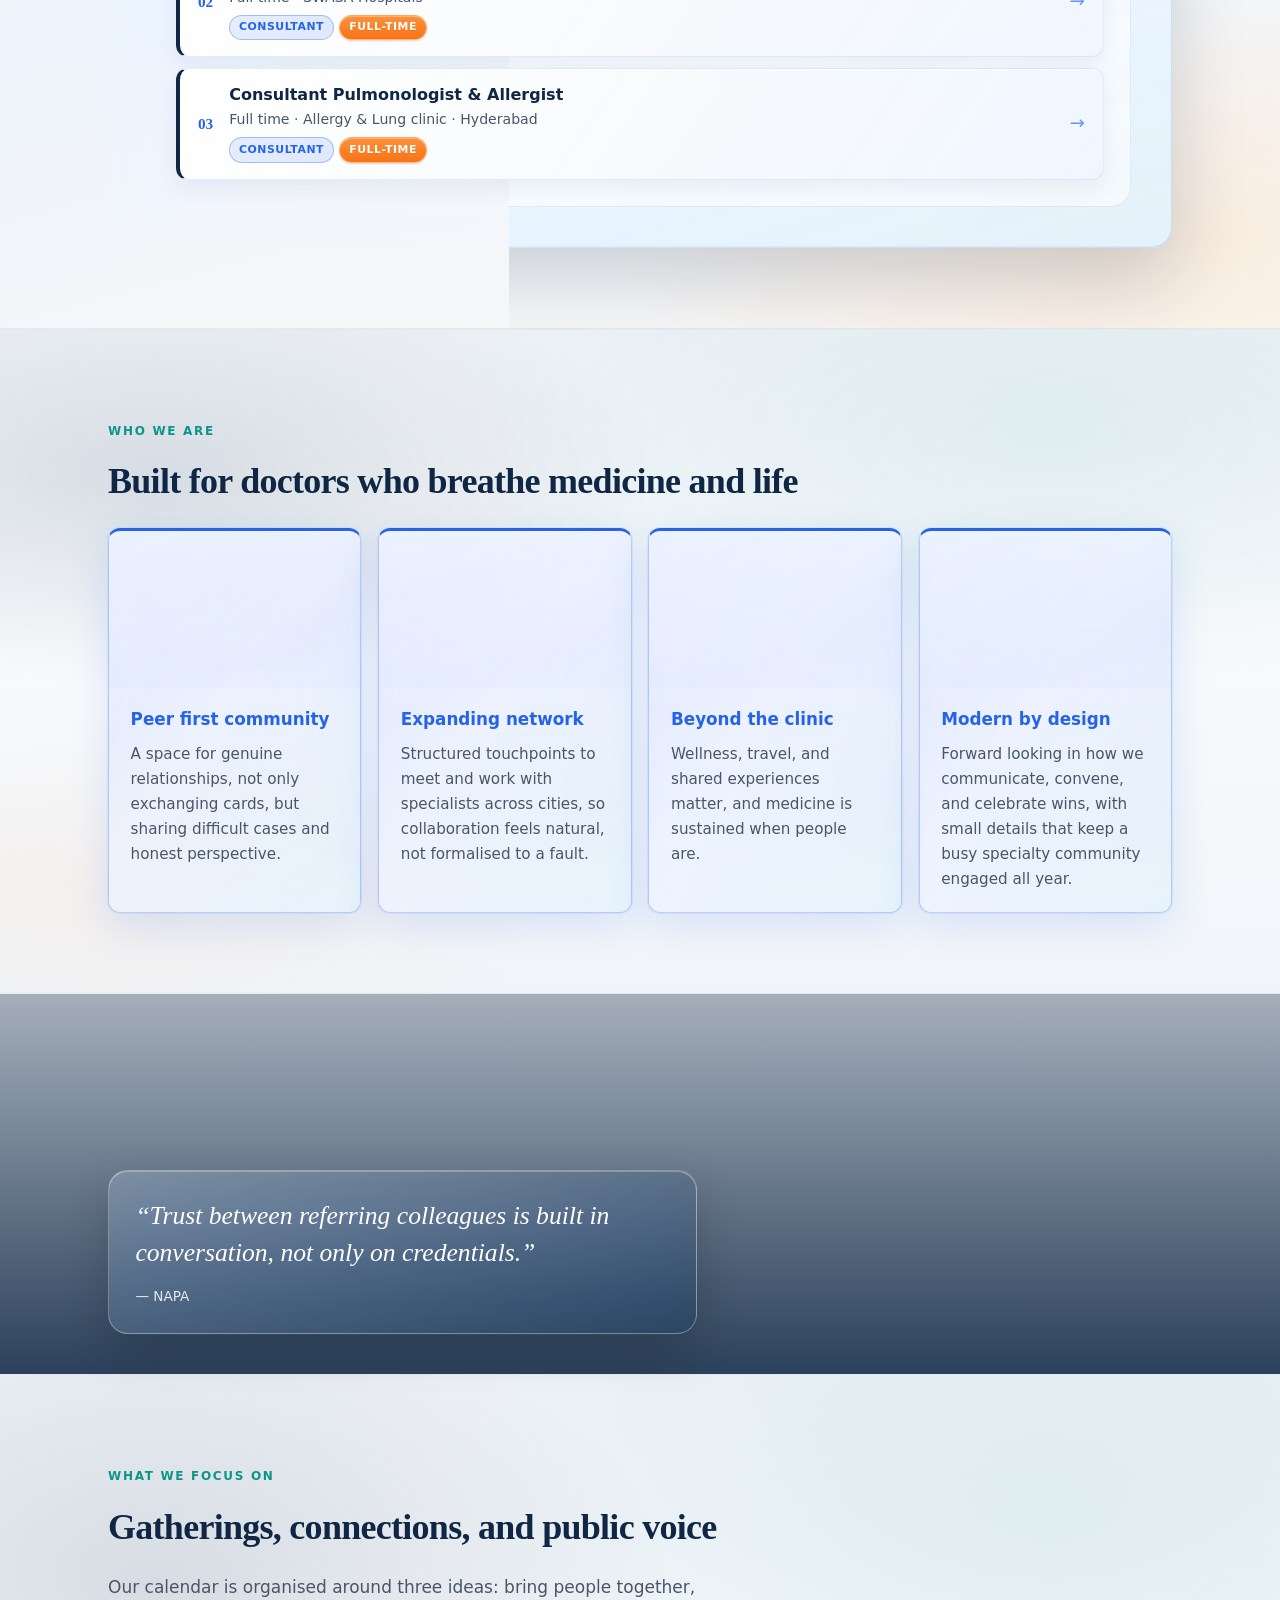
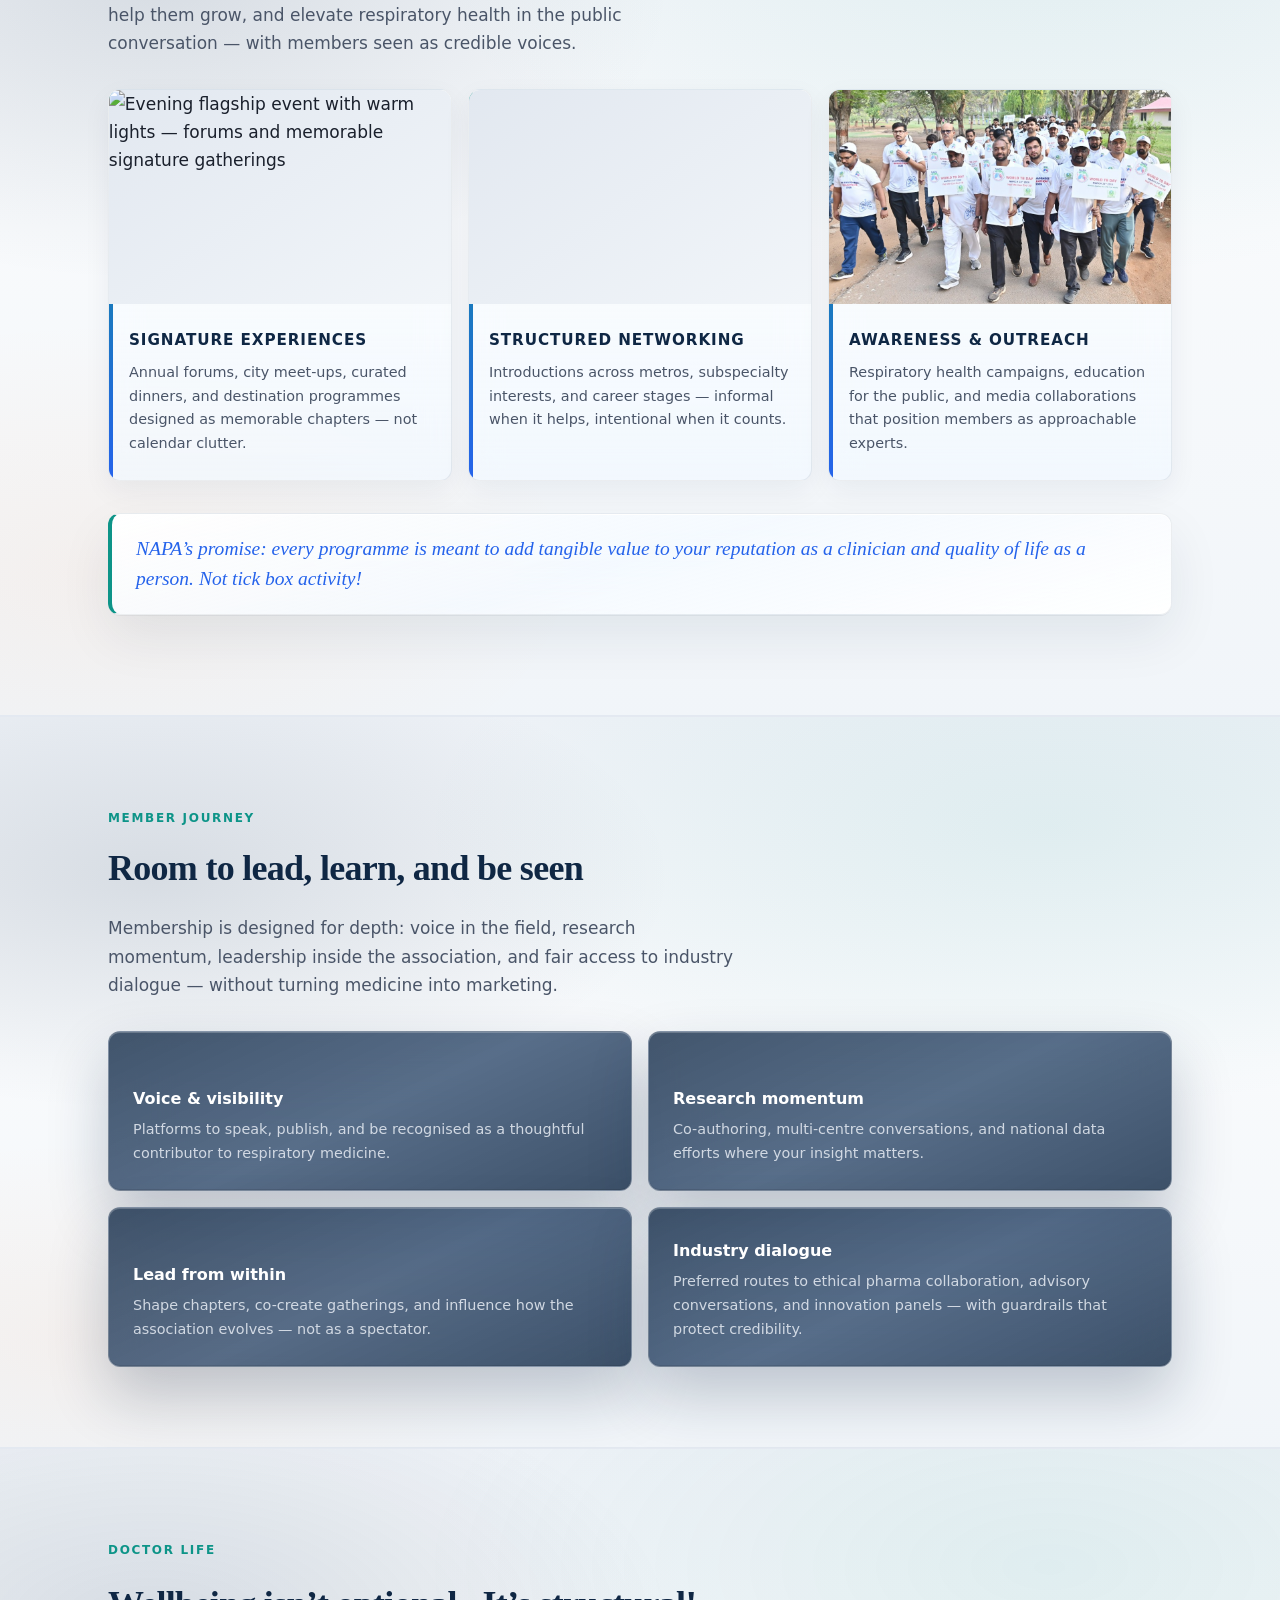
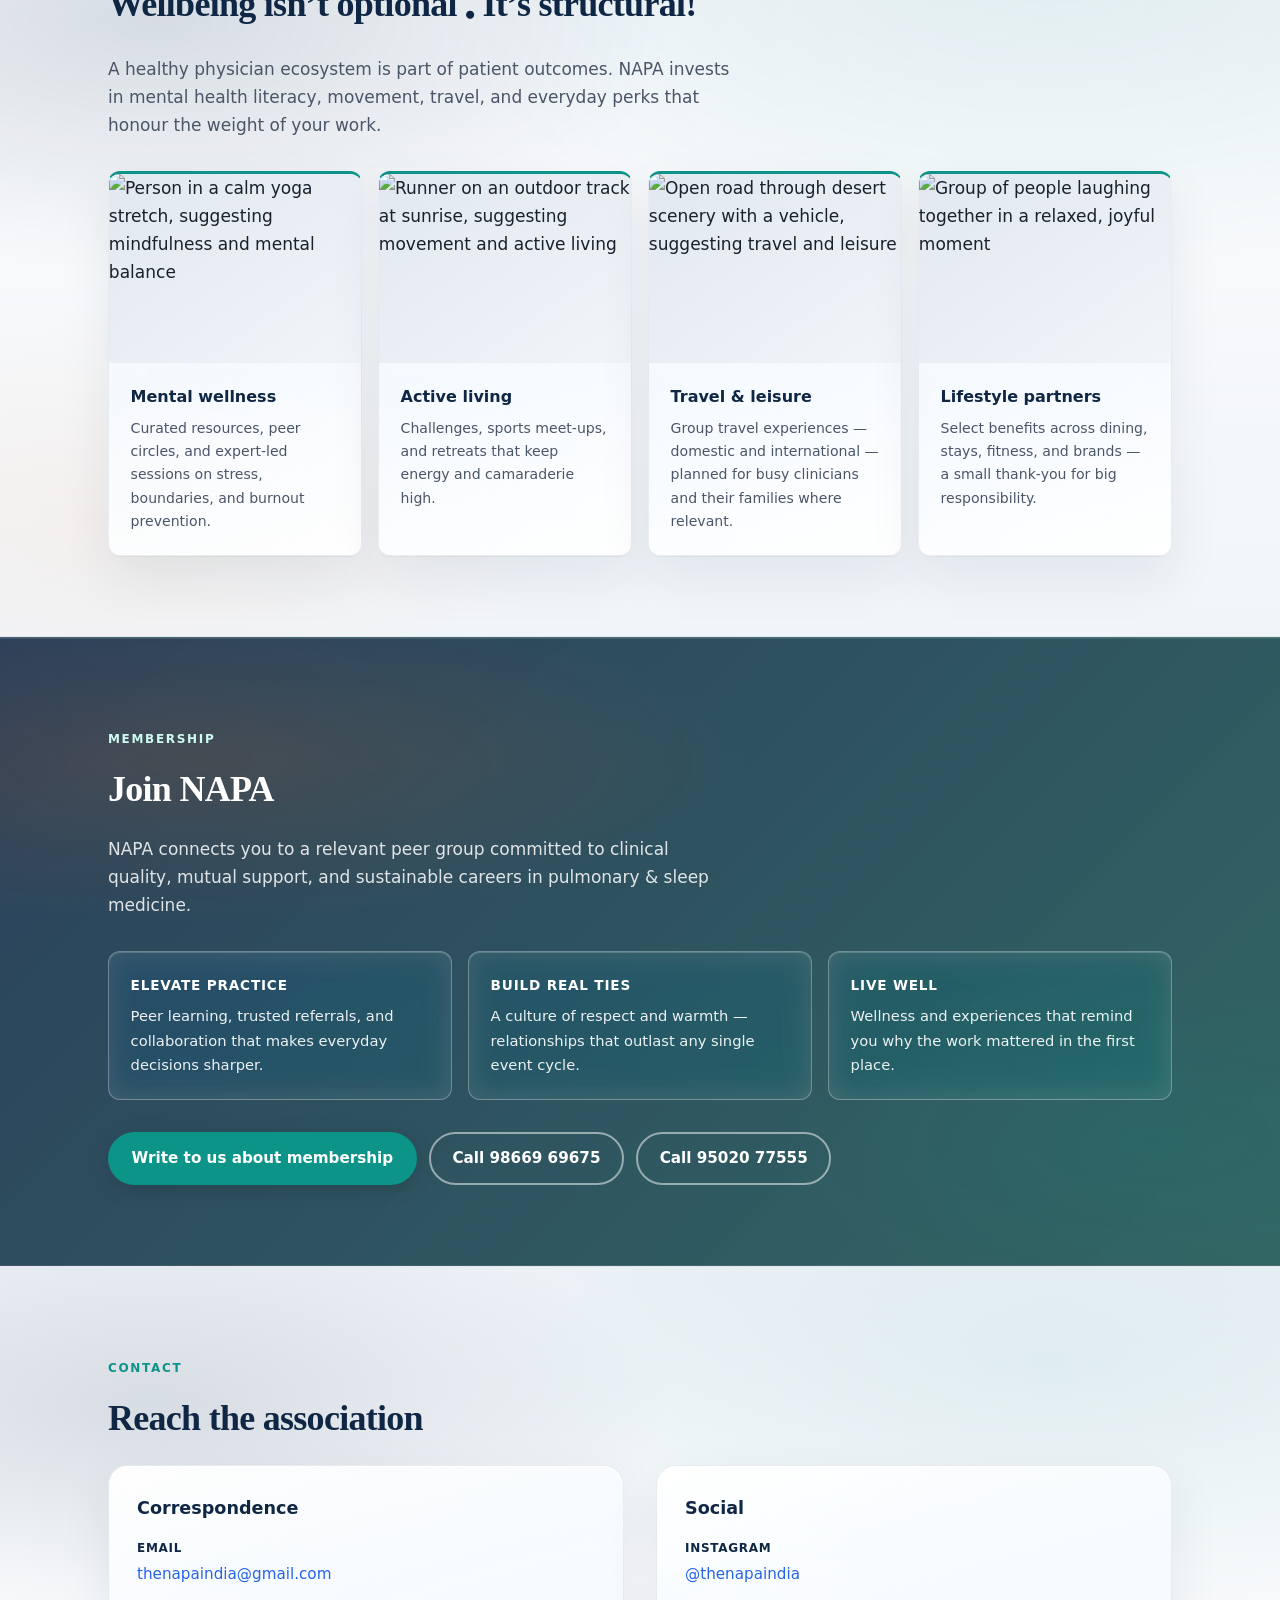
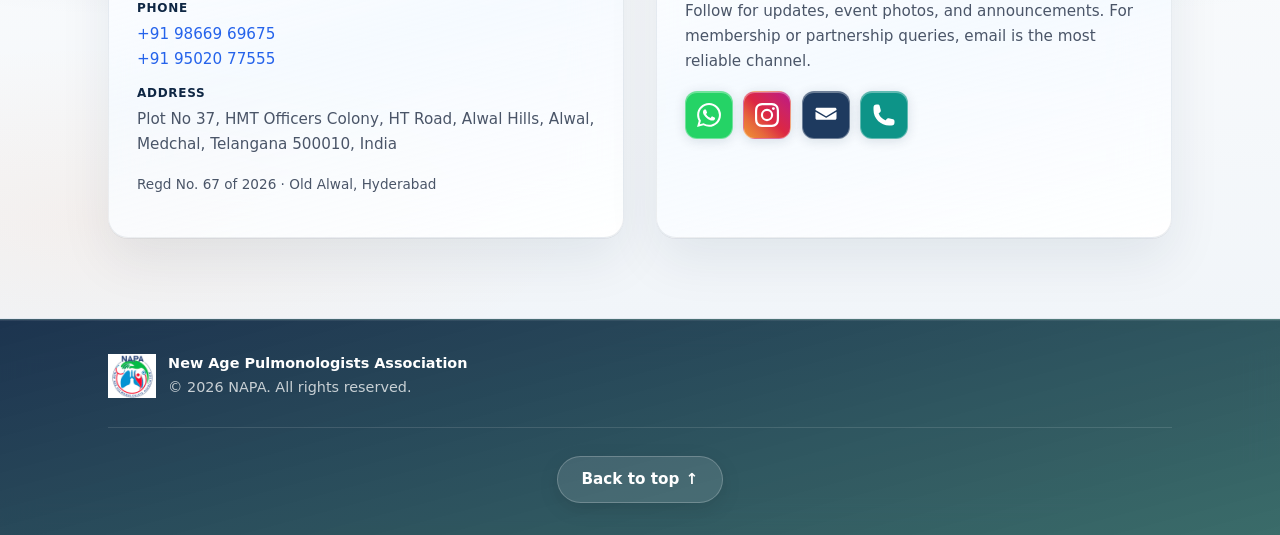
==== commit 5f3392b7: "Fix hero subtitle writing animation (P–d) and team section labels Co-authored-by: Cursor <cursoragen" ====
--- a/index.html
+++ b/index.html
@@ -430,14 +430,13 @@
 
       <section id="team" class="section-team" aria-labelledby="team-title">
         <div class="container">
-          <p class="section-label section-label--involved">Core committee</p>
+          <p class="section-label section-label--involved">Leadership &amp; Core Committee</p>
           <div class="team-shell team-shell--glass">
             <h2 id="team-title" class="team-hero-title">People steering NAPA forward</h2>
             <p class="team-intro">
               The core committee brings together pulmonologists committed to transparent governance and a
               member-first culture.
             </p>
-            <p class="team-tier-label">Leadership &amp; core committee</p>
 
             <div class="team-panel-wrap">
               <div class="team-grid team-grid--animated">
--- a/css/styles.css
+++ b/css/styles.css
@@ -317,13 +317,13 @@
   z-index: 1;
   overflow: visible;
   --hero-subtitle-amber: #c2410c;
-  /* Writing animation: “Pulmonology & Beyond” (19 chars) → pause → “We call it the NAPA way!” (24 chars) */
-  --write-char-dur: 0.42s;
-  --write-stagger: 0.048s;
+  /* Writing animation: “Pulmonology & Beyond” (20 glyphs) → pause → “We call it the NAPA way!” (24 glyphs) */
+  --write-char-dur: 0.4s;
+  --write-stagger: 0.052s;
   --write-1-start: 0.12s;
-  --write-gap: 0.14s;
+  --write-gap: 0.16s;
   --write-2-start: calc(
-    var(--write-1-start) + 18 * var(--write-stagger) + var(--write-char-dur) + var(--write-gap)
+    var(--write-1-start) + 19 * var(--write-stagger) + var(--write-char-dur) + var(--write-gap)
   );
   transform: translateY(-1cm);
 }
@@ -382,6 +382,7 @@
     opacity: 1 !important;
     transform: none !important;
     filter: none !important;
+    clip-path: none !important;
   }
 }
 
@@ -660,6 +661,7 @@
     opacity: 1 !important;
     transform: none !important;
     filter: none !important;
+    clip-path: none !important;
   }
 }
 
@@ -693,31 +695,27 @@
   white-space: nowrap;
 }
 
-/* Hand-writing style reveal — sequential glyphs (GPU-friendly transforms only) */
+/* Hand-writing reveal — left-to-right stroke per glyph (P … d in order) */
 .hero-write-char {
   display: inline-block;
-  opacity: 0;
-  will-change: opacity, transform, filter;
-  animation: hero-write-reveal var(--write-char-dur) cubic-bezier(0.25, 0.82, 0.24, 1) both;
+  opacity: 1;
+  transform-origin: left center;
+  backface-visibility: hidden;
+  animation: hero-write-reveal var(--write-char-dur) cubic-bezier(0.33, 0.72, 0.22, 1) both;
 }
 
 @keyframes hero-write-reveal {
   0% {
-    opacity: 0;
-    transform: translate3d(0.08em, 0.06em, 0) rotate(-3deg) scale(0.94);
-    filter: blur(3px);
-  }
-  55% {
-    filter: blur(0.6px);
+    clip-path: inset(0 100% 0 0);
+    transform: translate3d(0.04em, 0.08em, 0) rotate(-3.5deg);
   }
   100% {
-    opacity: 1;
-    transform: translate3d(0, 0, 0) rotate(0deg) scale(1);
-    filter: blur(0);
-  }
-}
-
-/* Line 1 — Pulmonology & Beyond (19 characters) */
+    clip-path: inset(0 0 0 0);
+    transform: translate3d(0, 0, 0) rotate(0deg);
+  }
+}
+
+/* Line 1 — Pulmonology & Beyond (20 glyphs: P through d) */
 .hero-tagline__track .hero-write-char:nth-child(1) {
   animation-delay: calc(var(--write-1-start) + 0 * var(--write-stagger));
 }
@@ -774,6 +772,9 @@
 }
 .hero-tagline__track .hero-write-char:nth-child(19) {
   animation-delay: calc(var(--write-1-start) + 18 * var(--write-stagger));
+}
+.hero-tagline__track .hero-write-char:nth-child(20) {
+  animation-delay: calc(var(--write-1-start) + 19 * var(--write-stagger));
 }
 
 /* Line 2 — We call it the NAPA way! (24 characters), begins after line 1 completes */
@@ -1984,15 +1985,6 @@
   font-size: 1rem;
   line-height: 1.65;
   color: var(--text-muted);
-}
-
-.team-tier-label {
-  margin: 0 0 1.1rem;
-  font-size: 0.8rem;
-  font-weight: 700;
-  letter-spacing: 0.16em;
-  text-transform: uppercase;
-  color: var(--involved-orange);
 }
 
 .team-panel-wrap {
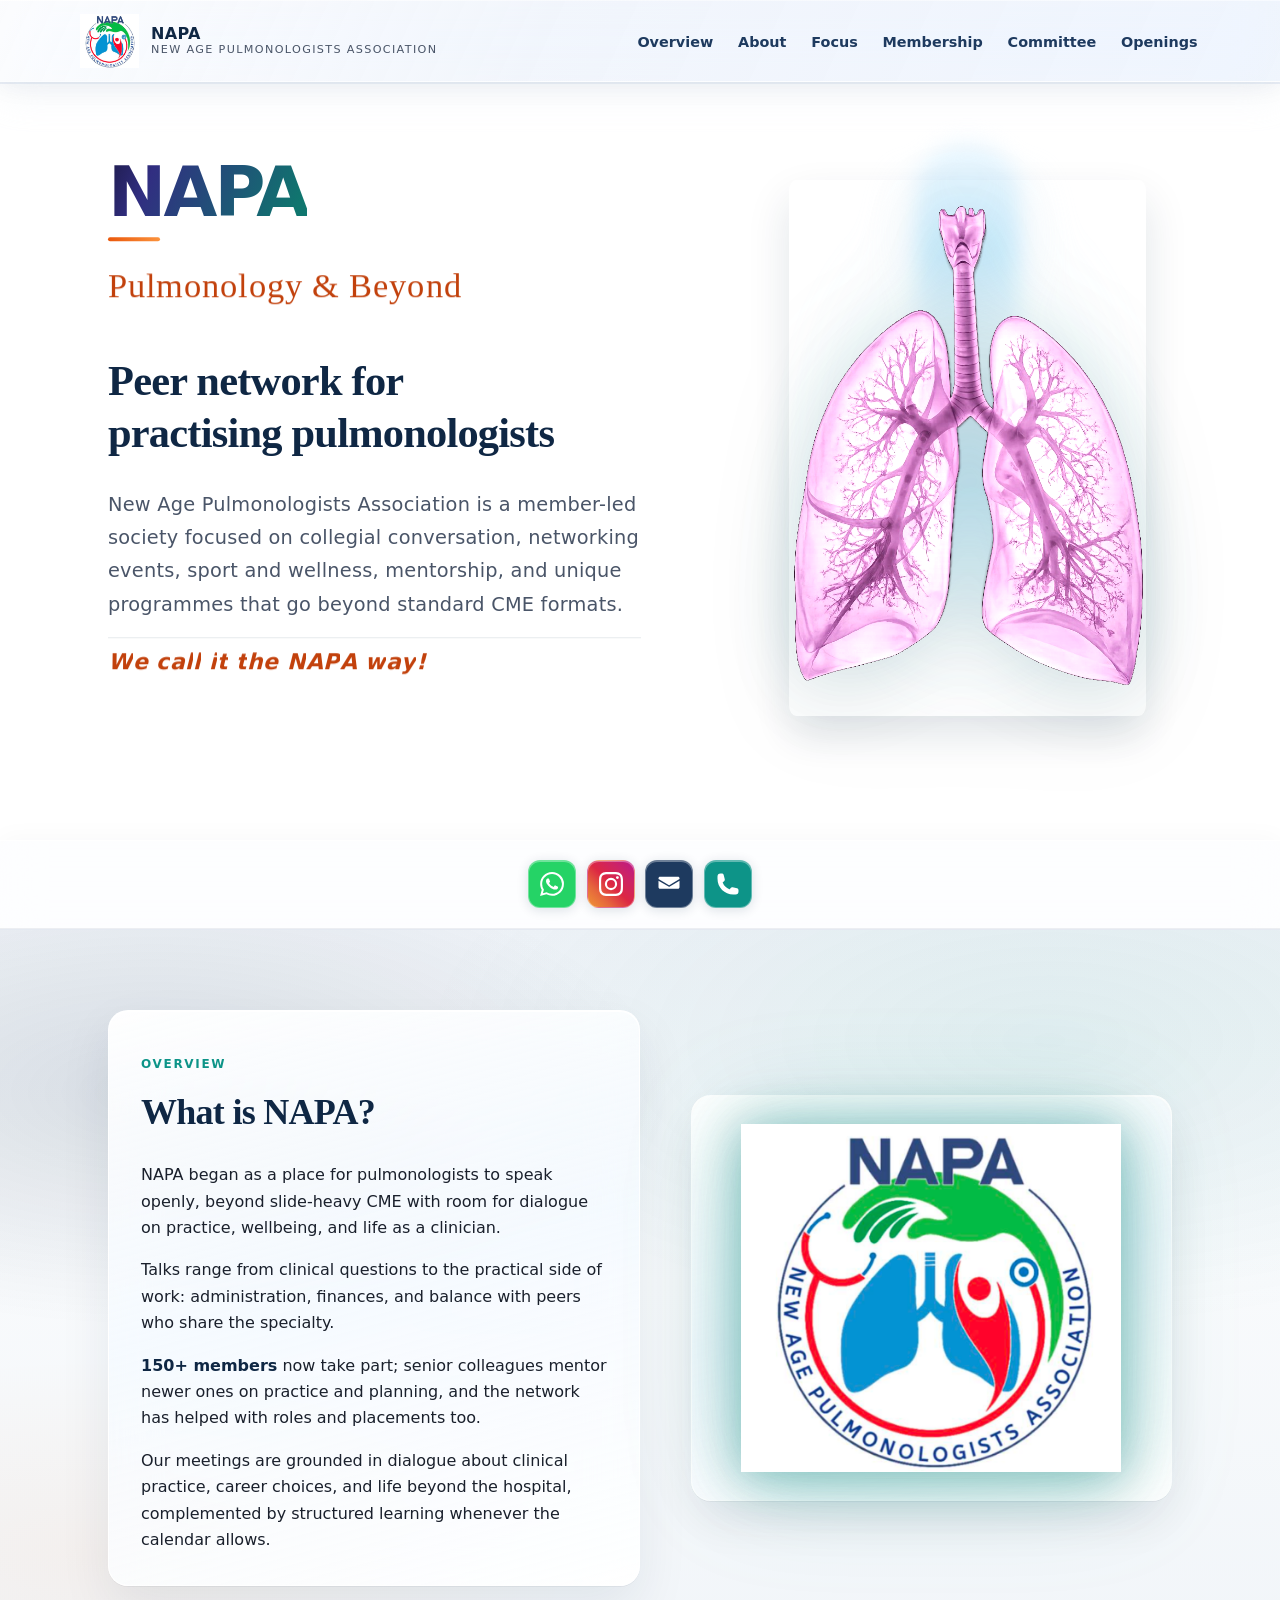
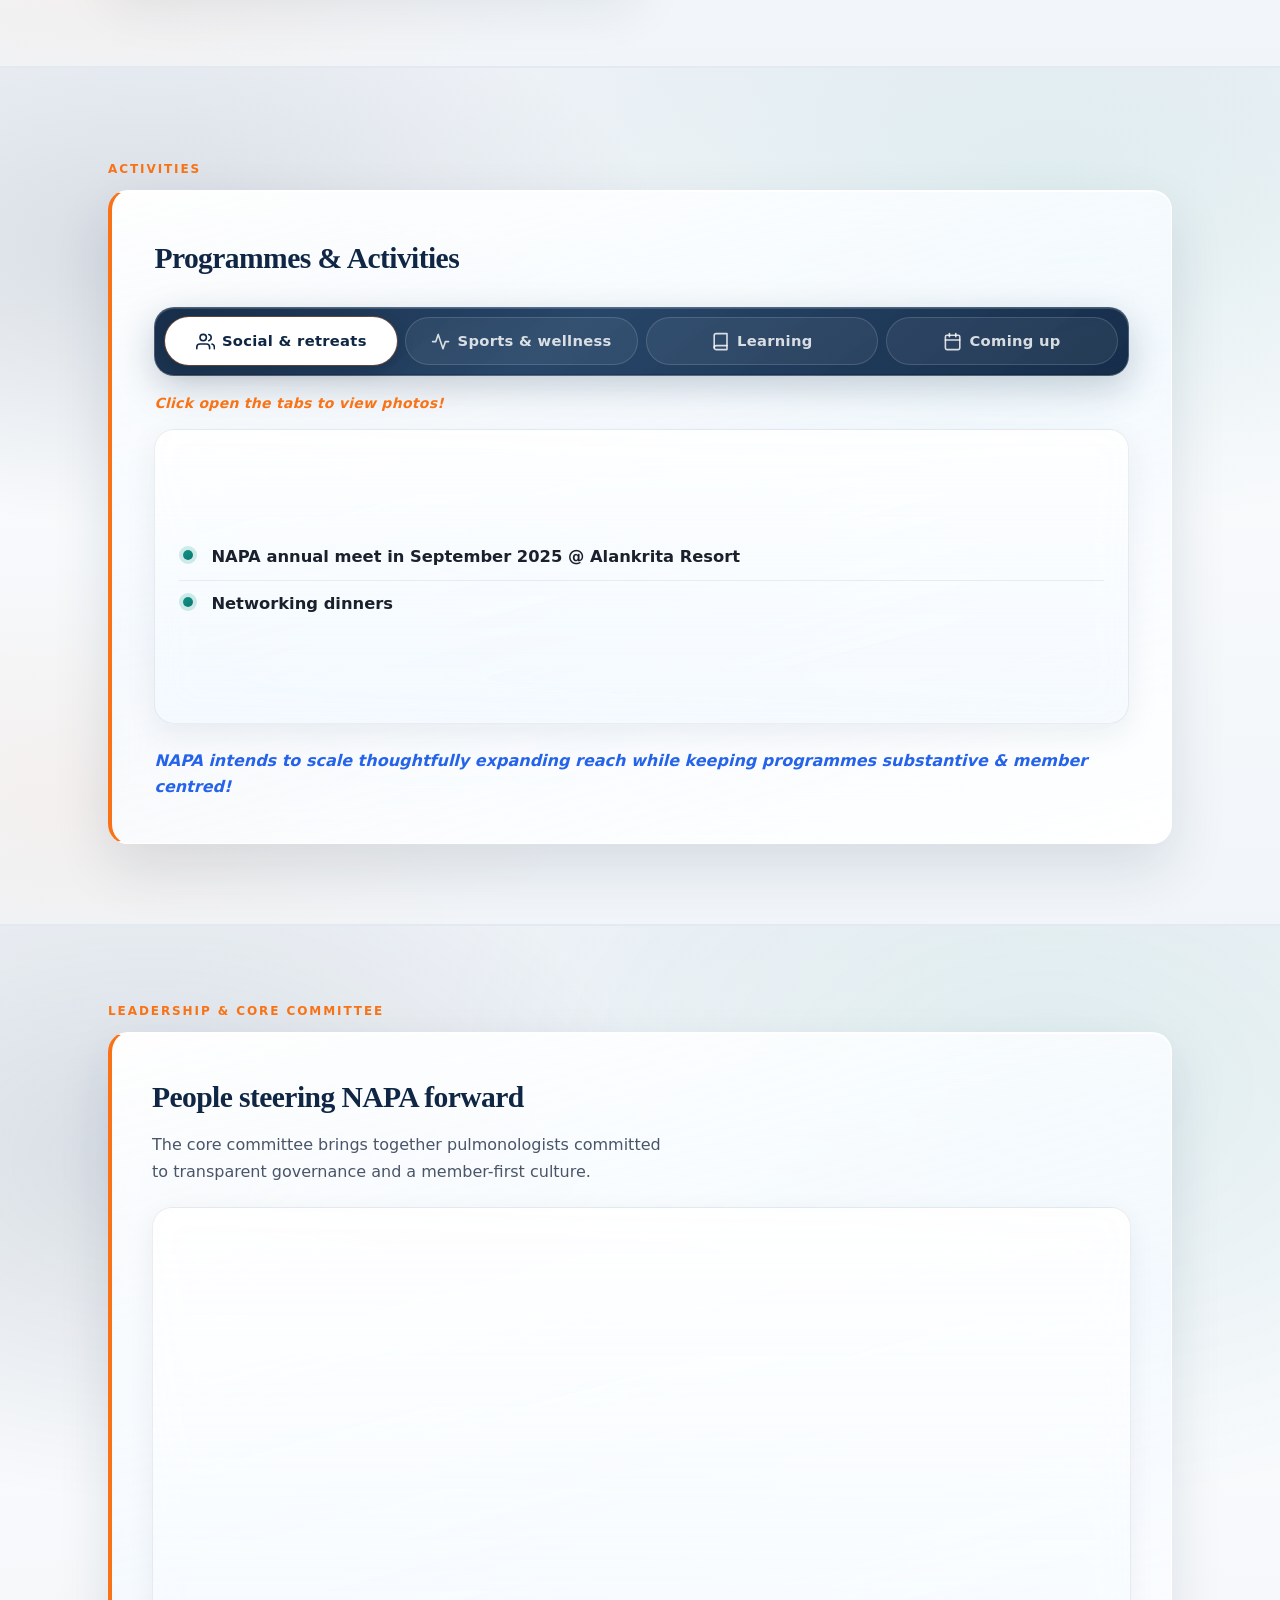
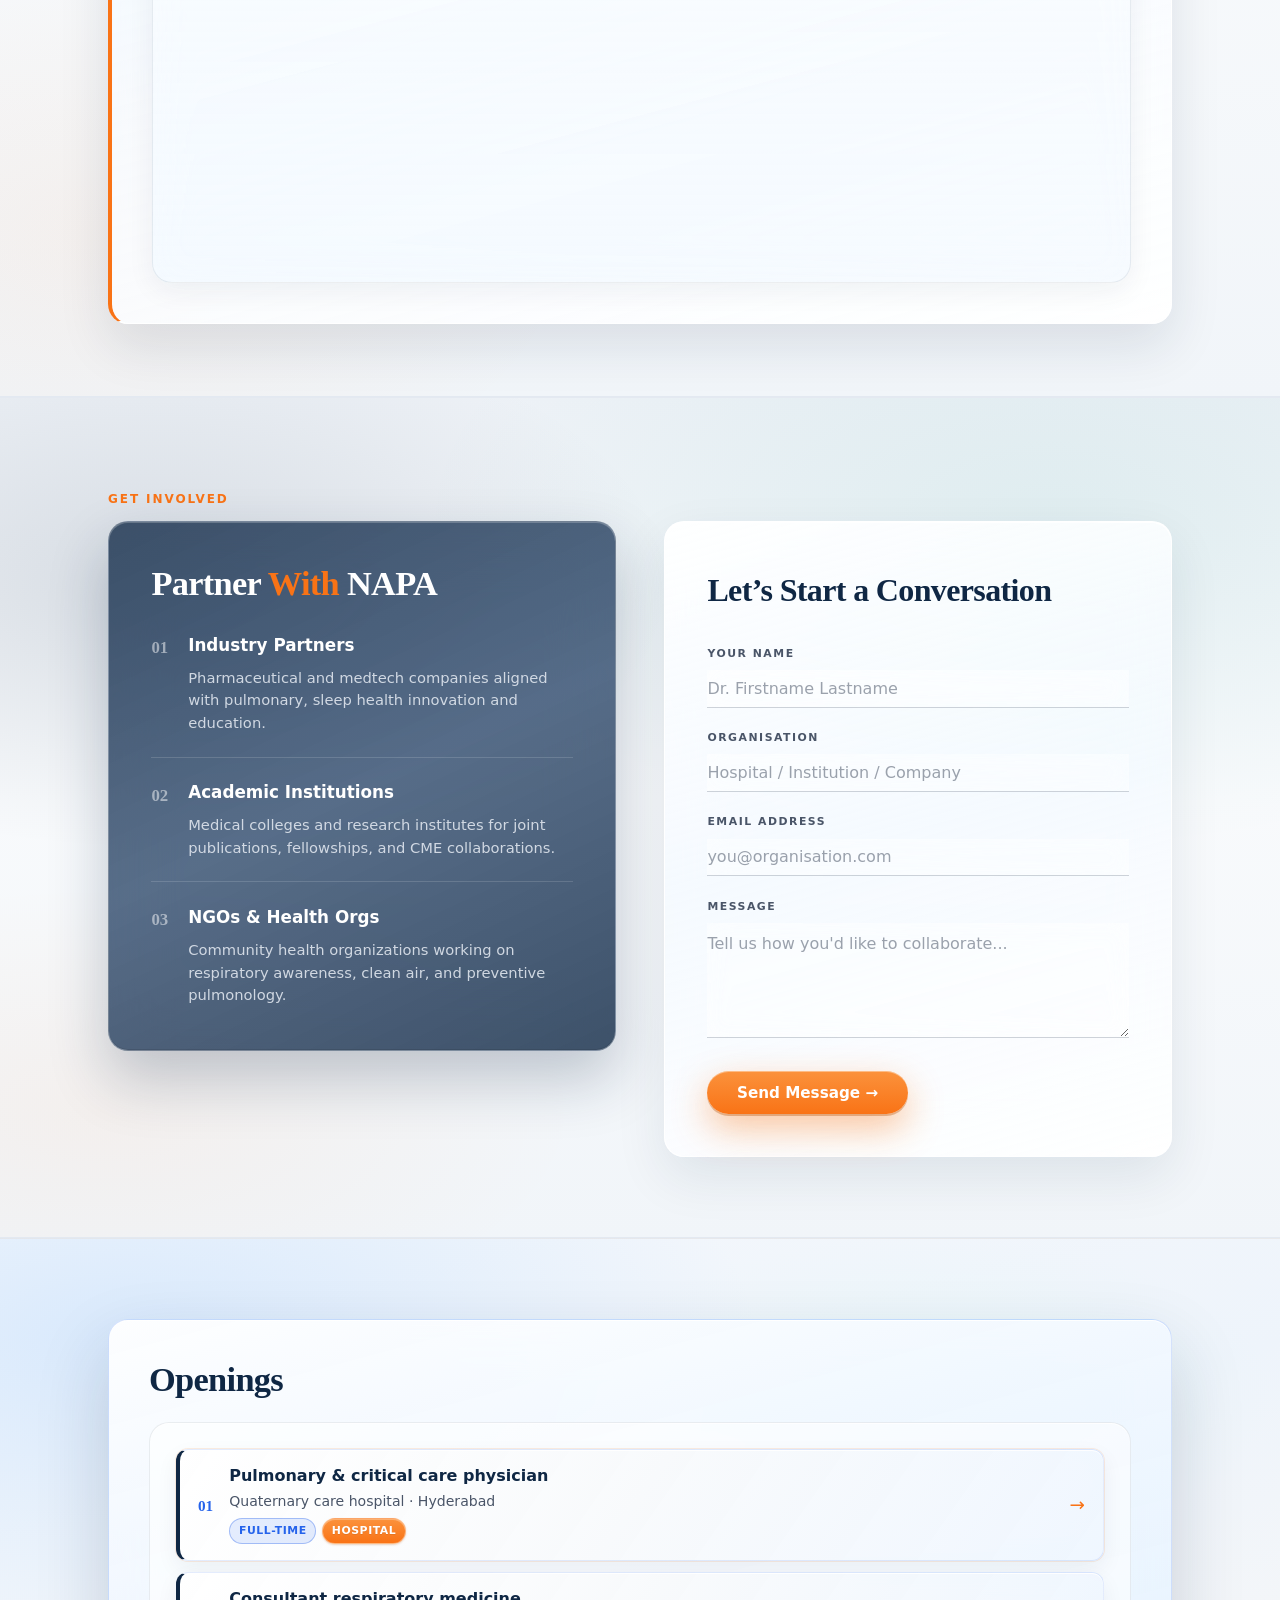
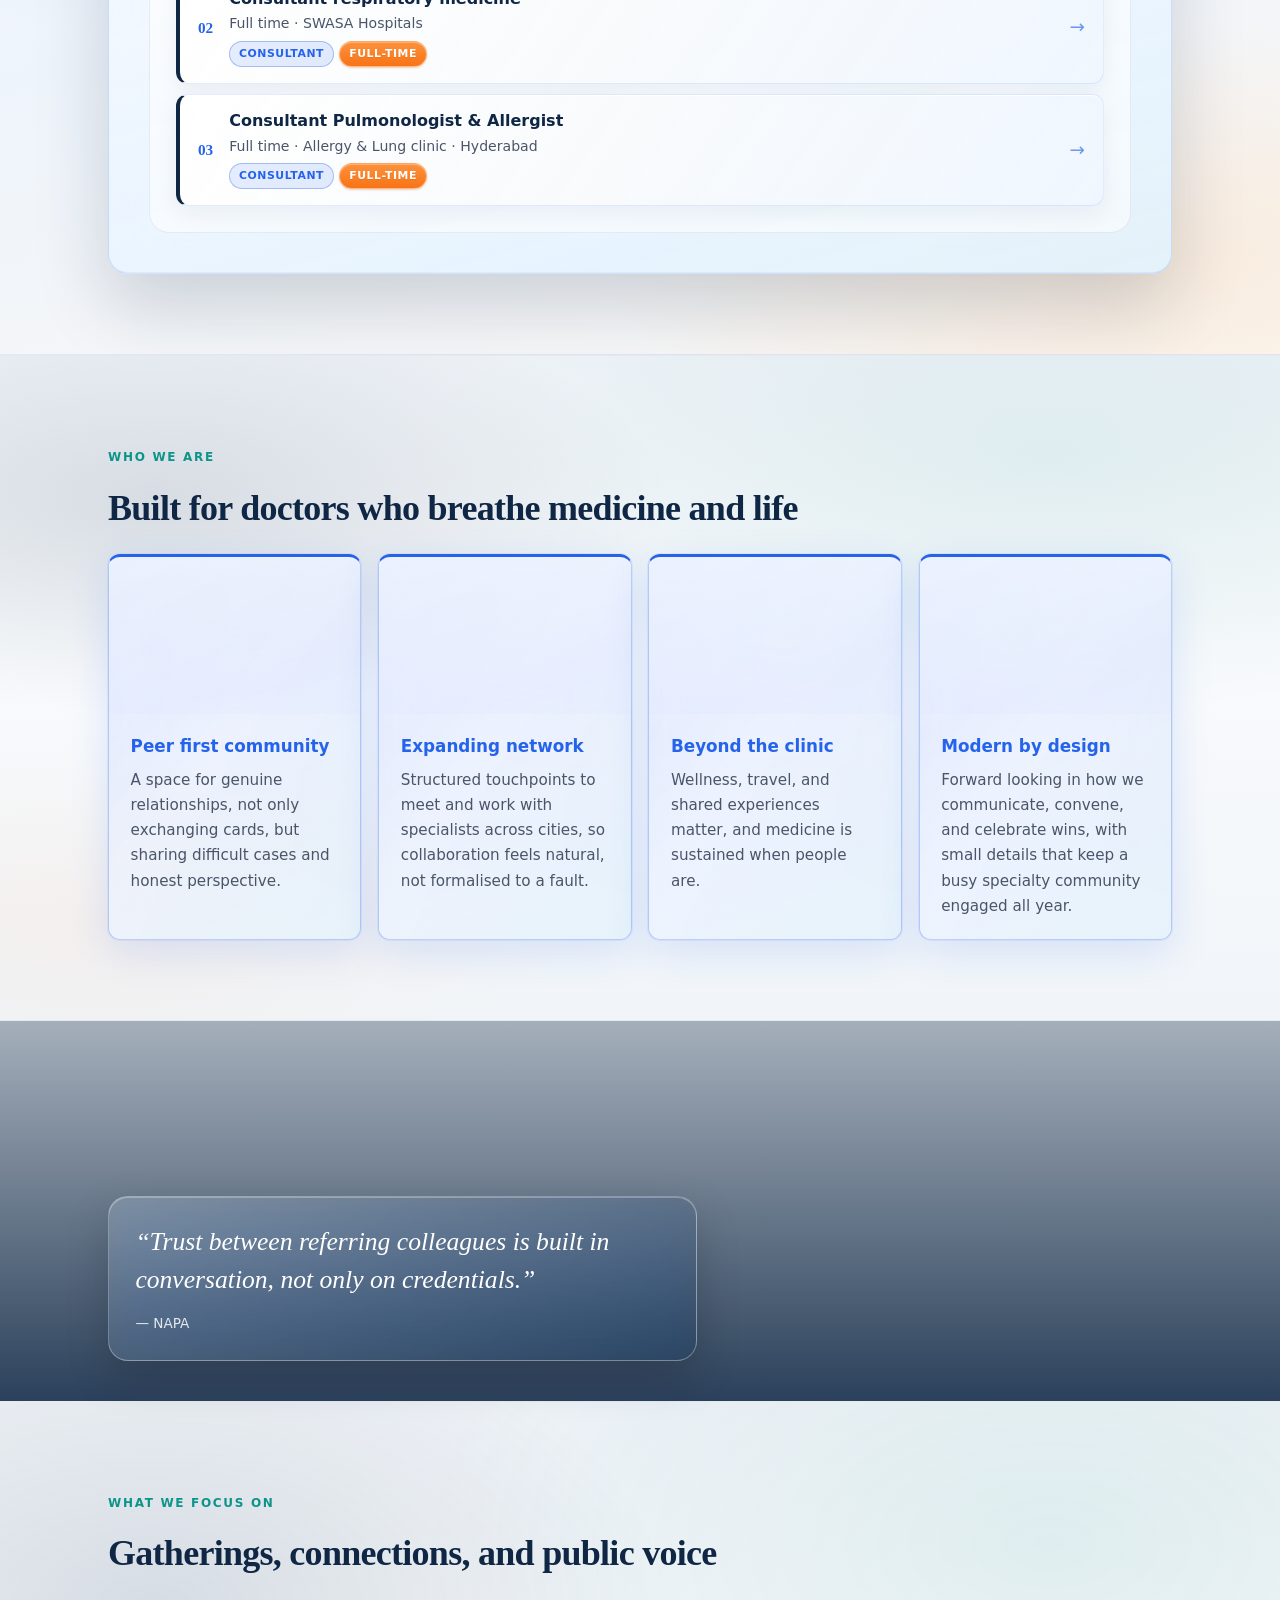
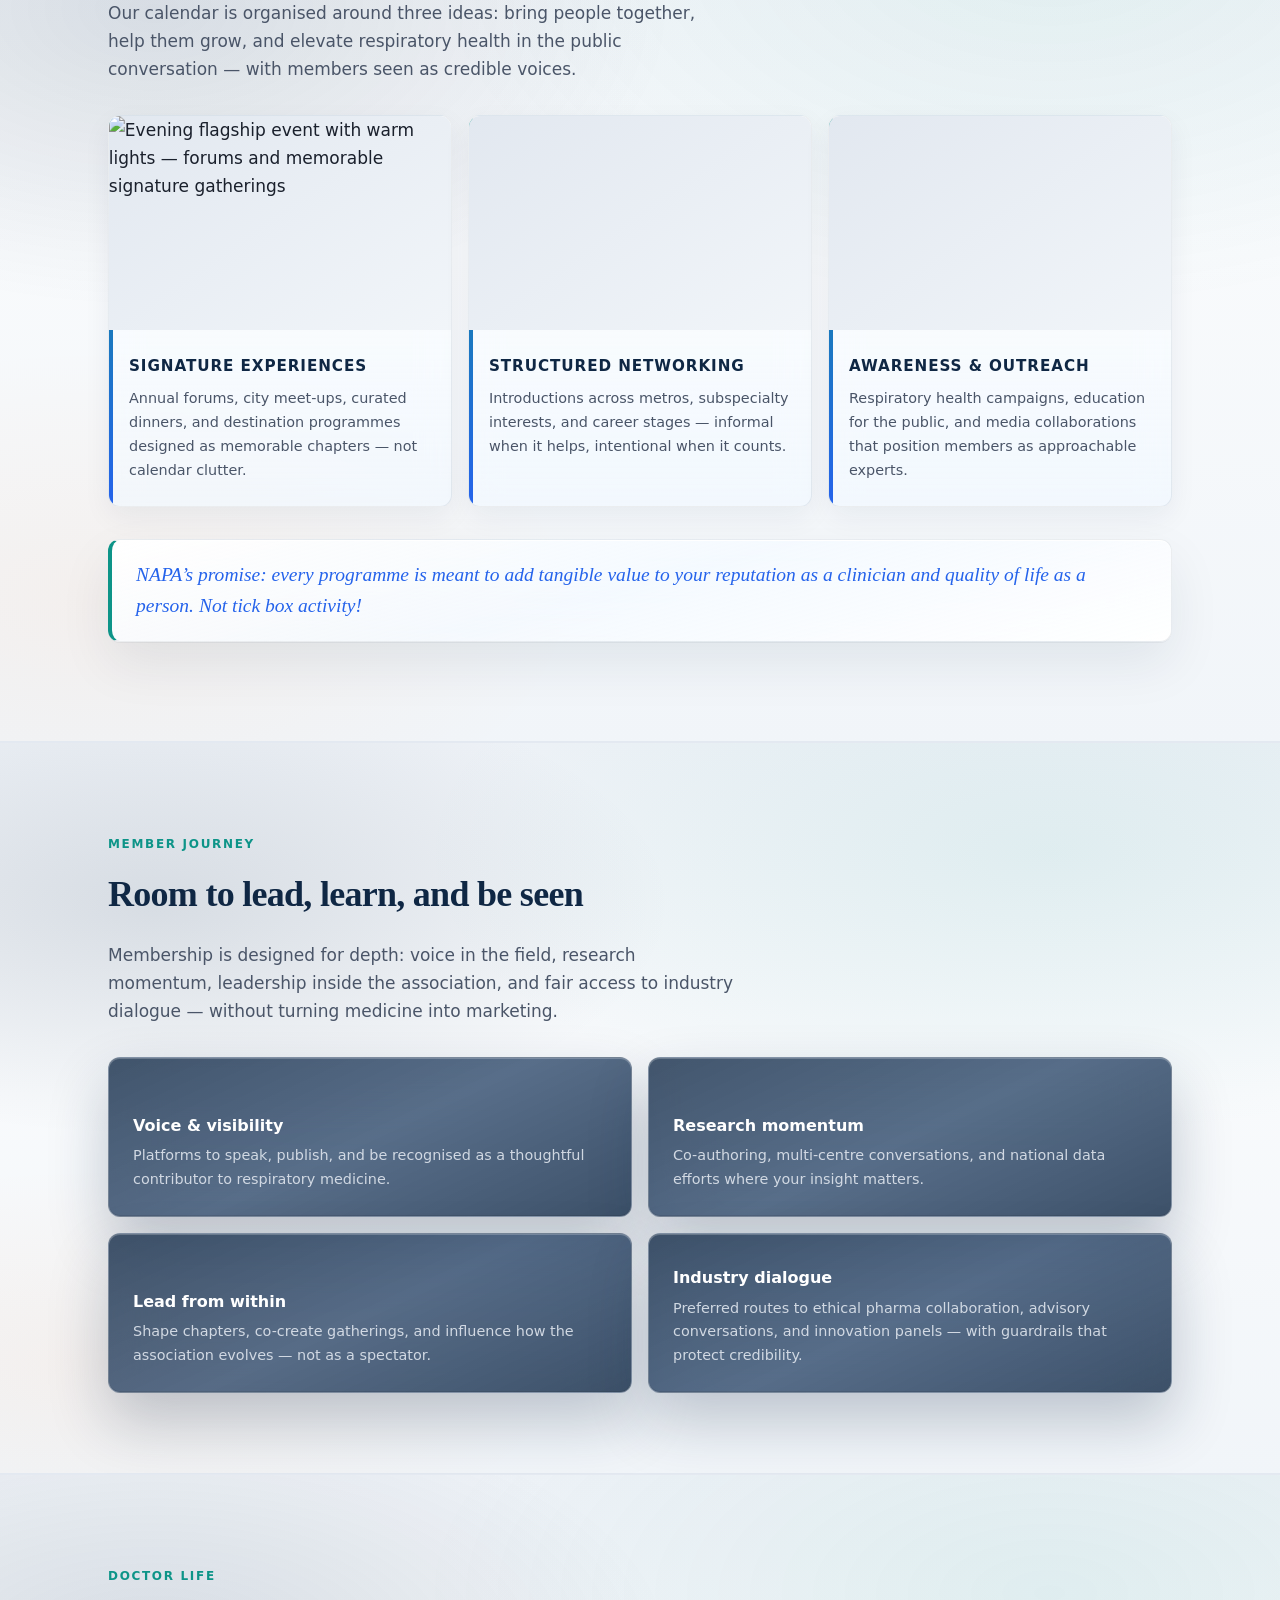
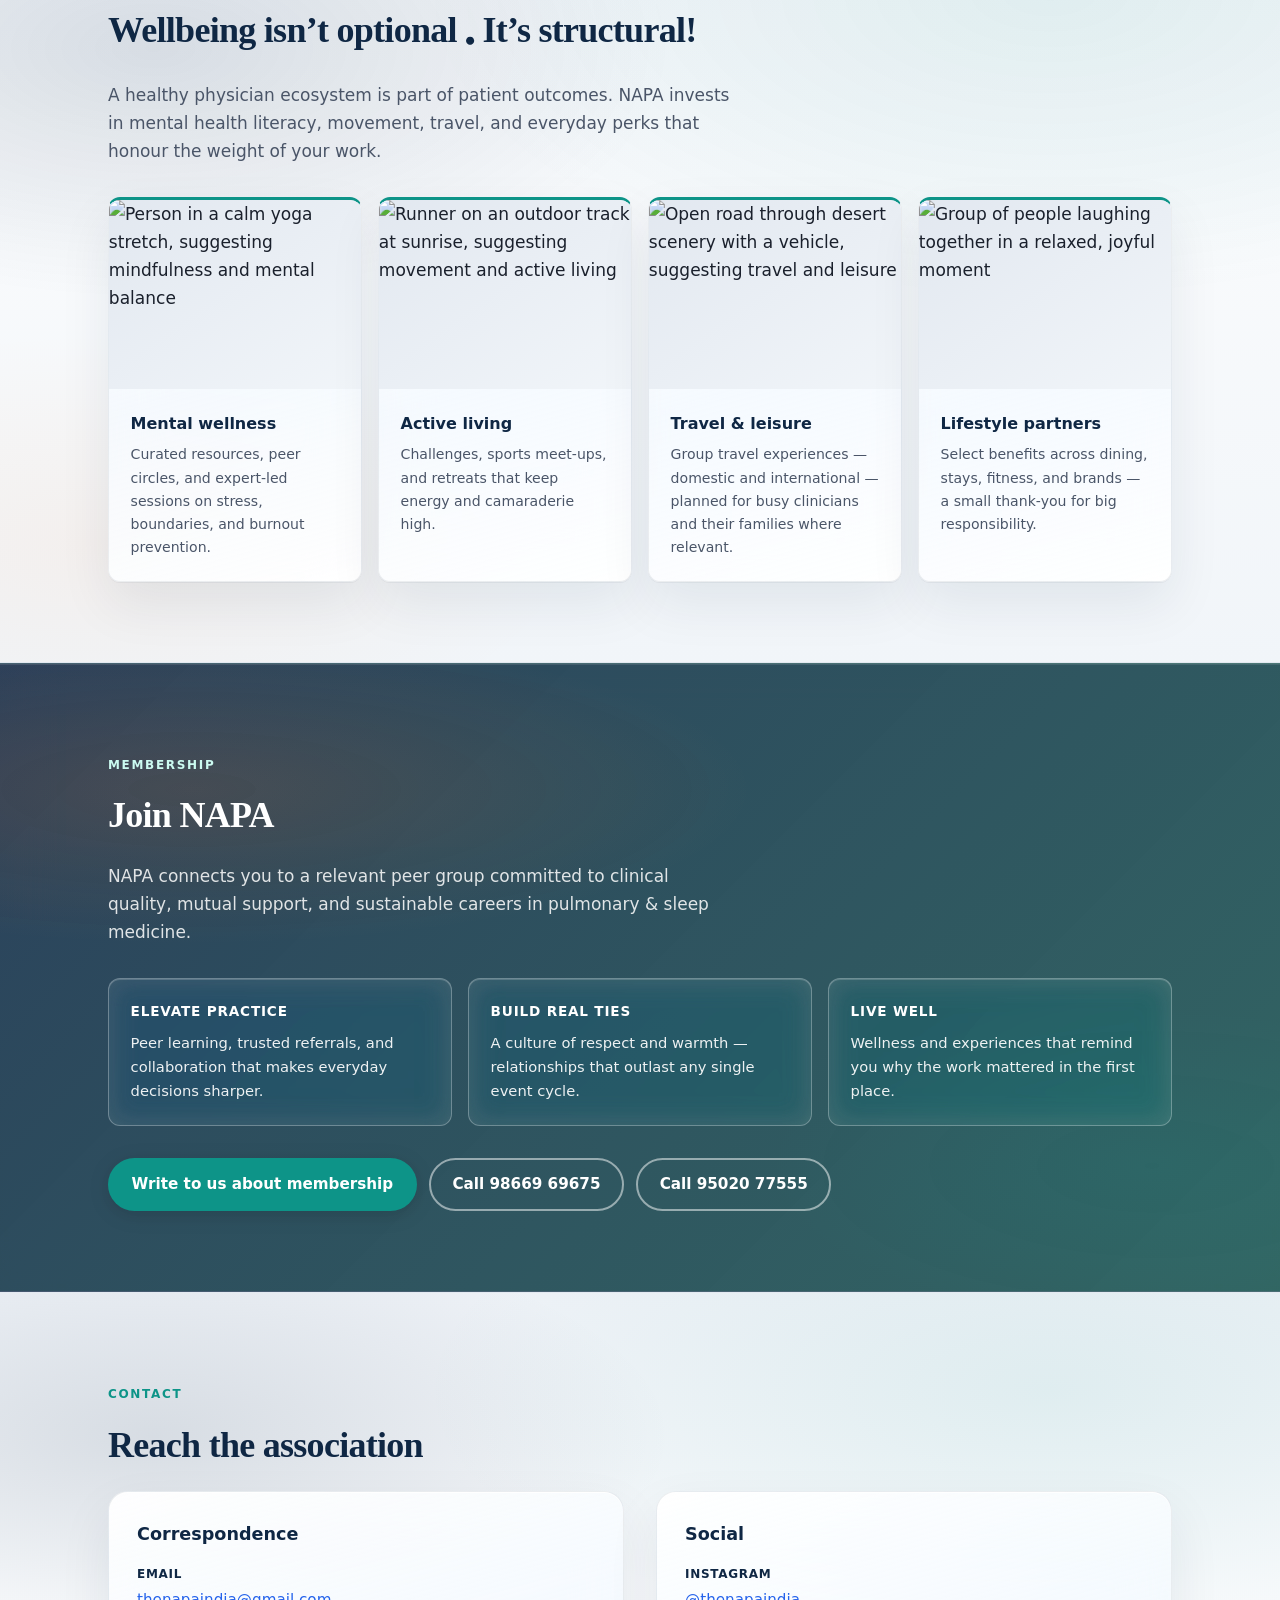
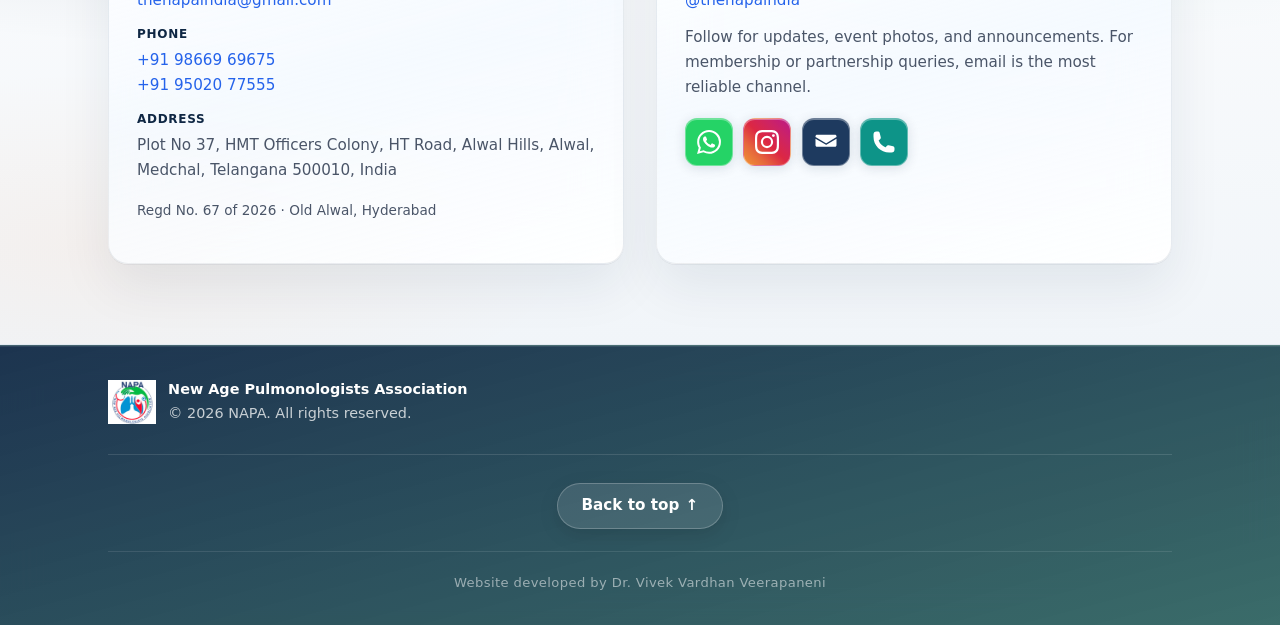
==== commit 5f59569b: "Add footer credit for website developer Co-authored-by: Cursor <cursoragent@cursor.com>" ====
--- a/index.html
+++ b/index.html
@@ -1569,6 +1569,7 @@
             Back to top <span aria-hidden="true">↑</span>
           </a>
         </div>
+        <p class="site-footer__credit">Website developed by Dr. Vivek Vardhan Veerapaneni</p>
       </div>
     </footer>
 
--- a/css/styles.css
+++ b/css/styles.css
@@ -1785,7 +1785,9 @@
   margin: 0;
   font-size: 1rem;
   line-height: 1.65;
-  color: var(--text);
+  font-weight: 700;
+  font-style: italic;
+  color: var(--blue);
 }
 
 /* Activity photo gallery (hash target lightbox) */
@@ -3249,6 +3251,17 @@
 .footer-back-top__btn:focus-visible {
   outline: 2px solid rgba(204, 251, 241, 0.95);
   outline-offset: 3px;
+}
+
+.site-footer__credit {
+  margin: 1.35rem 0 0;
+  padding-top: 1.35rem;
+  border-top: 1px solid rgba(255, 255, 255, 0.1);
+  text-align: center;
+  font-size: 0.82rem;
+  line-height: 1.5;
+  color: rgba(255, 255, 255, 0.52);
+  letter-spacing: 0.03em;
 }
 
 @media (prefers-reduced-motion: reduce) {
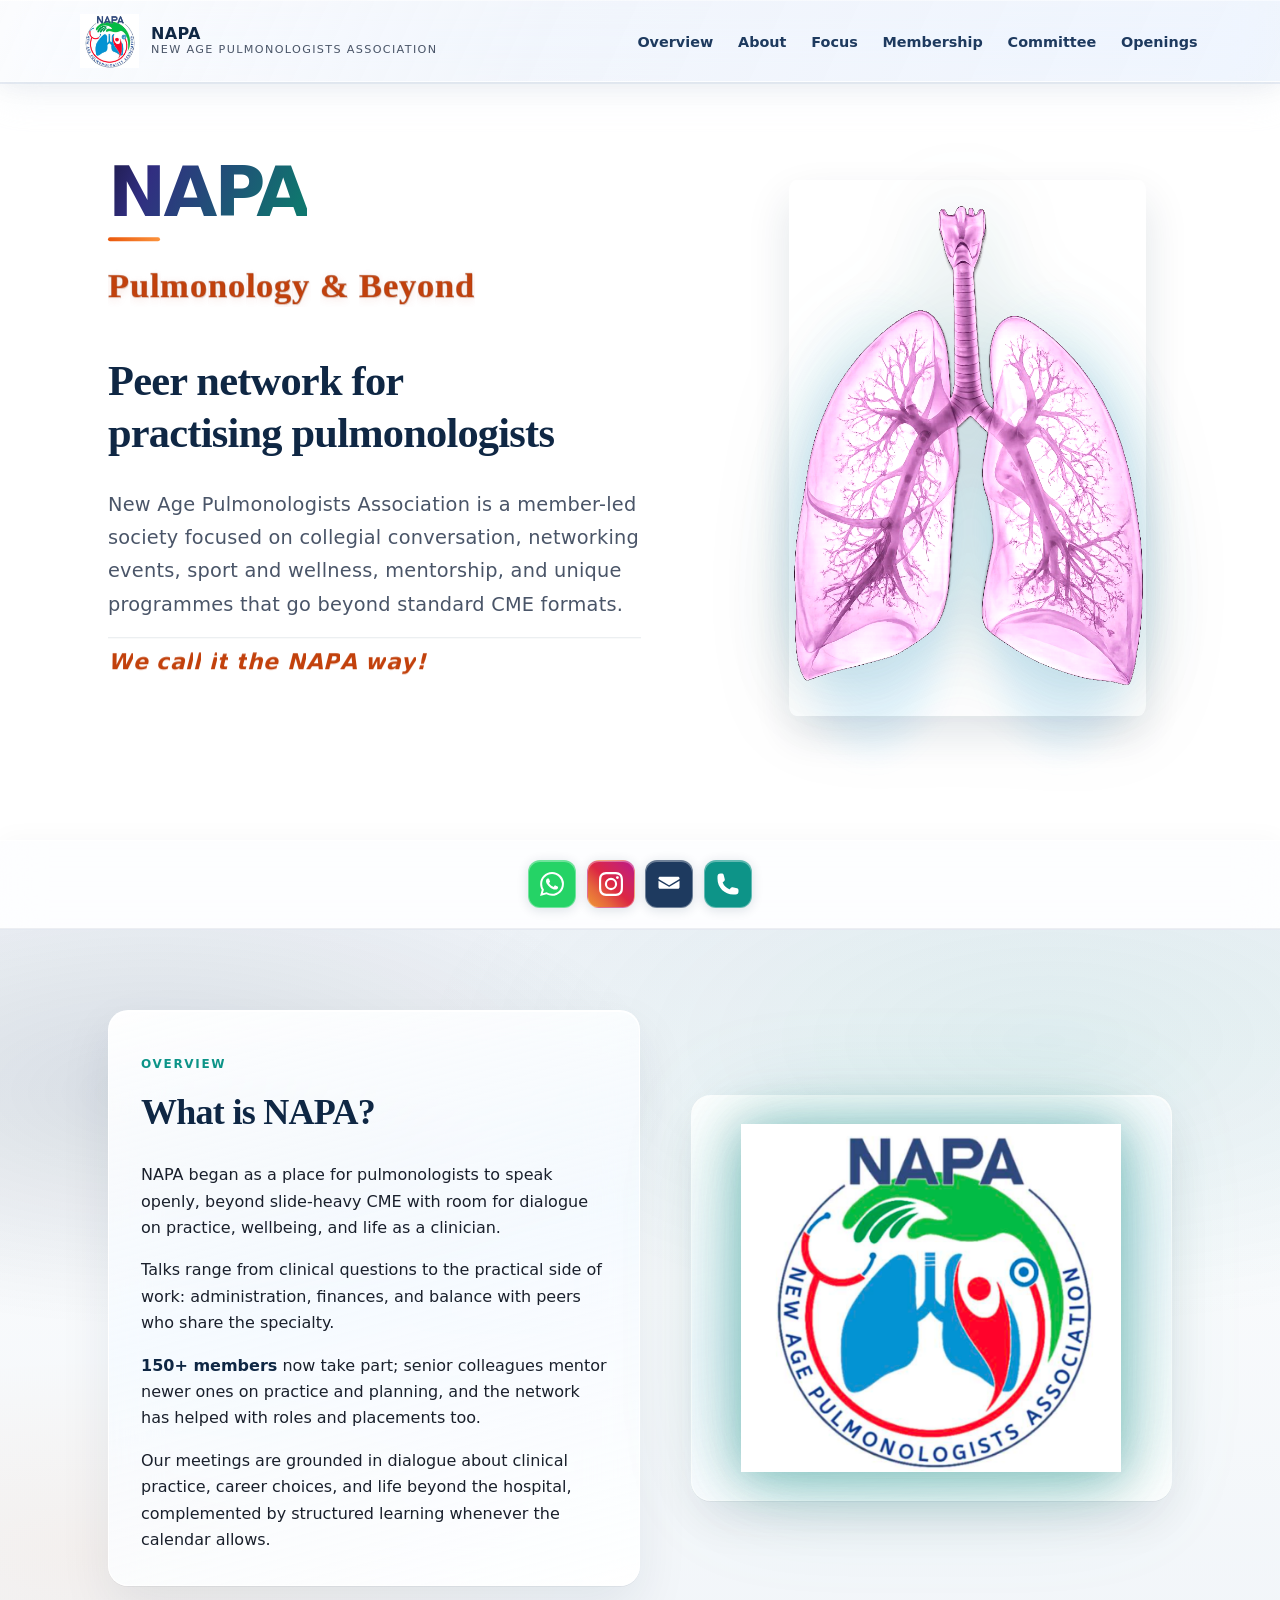
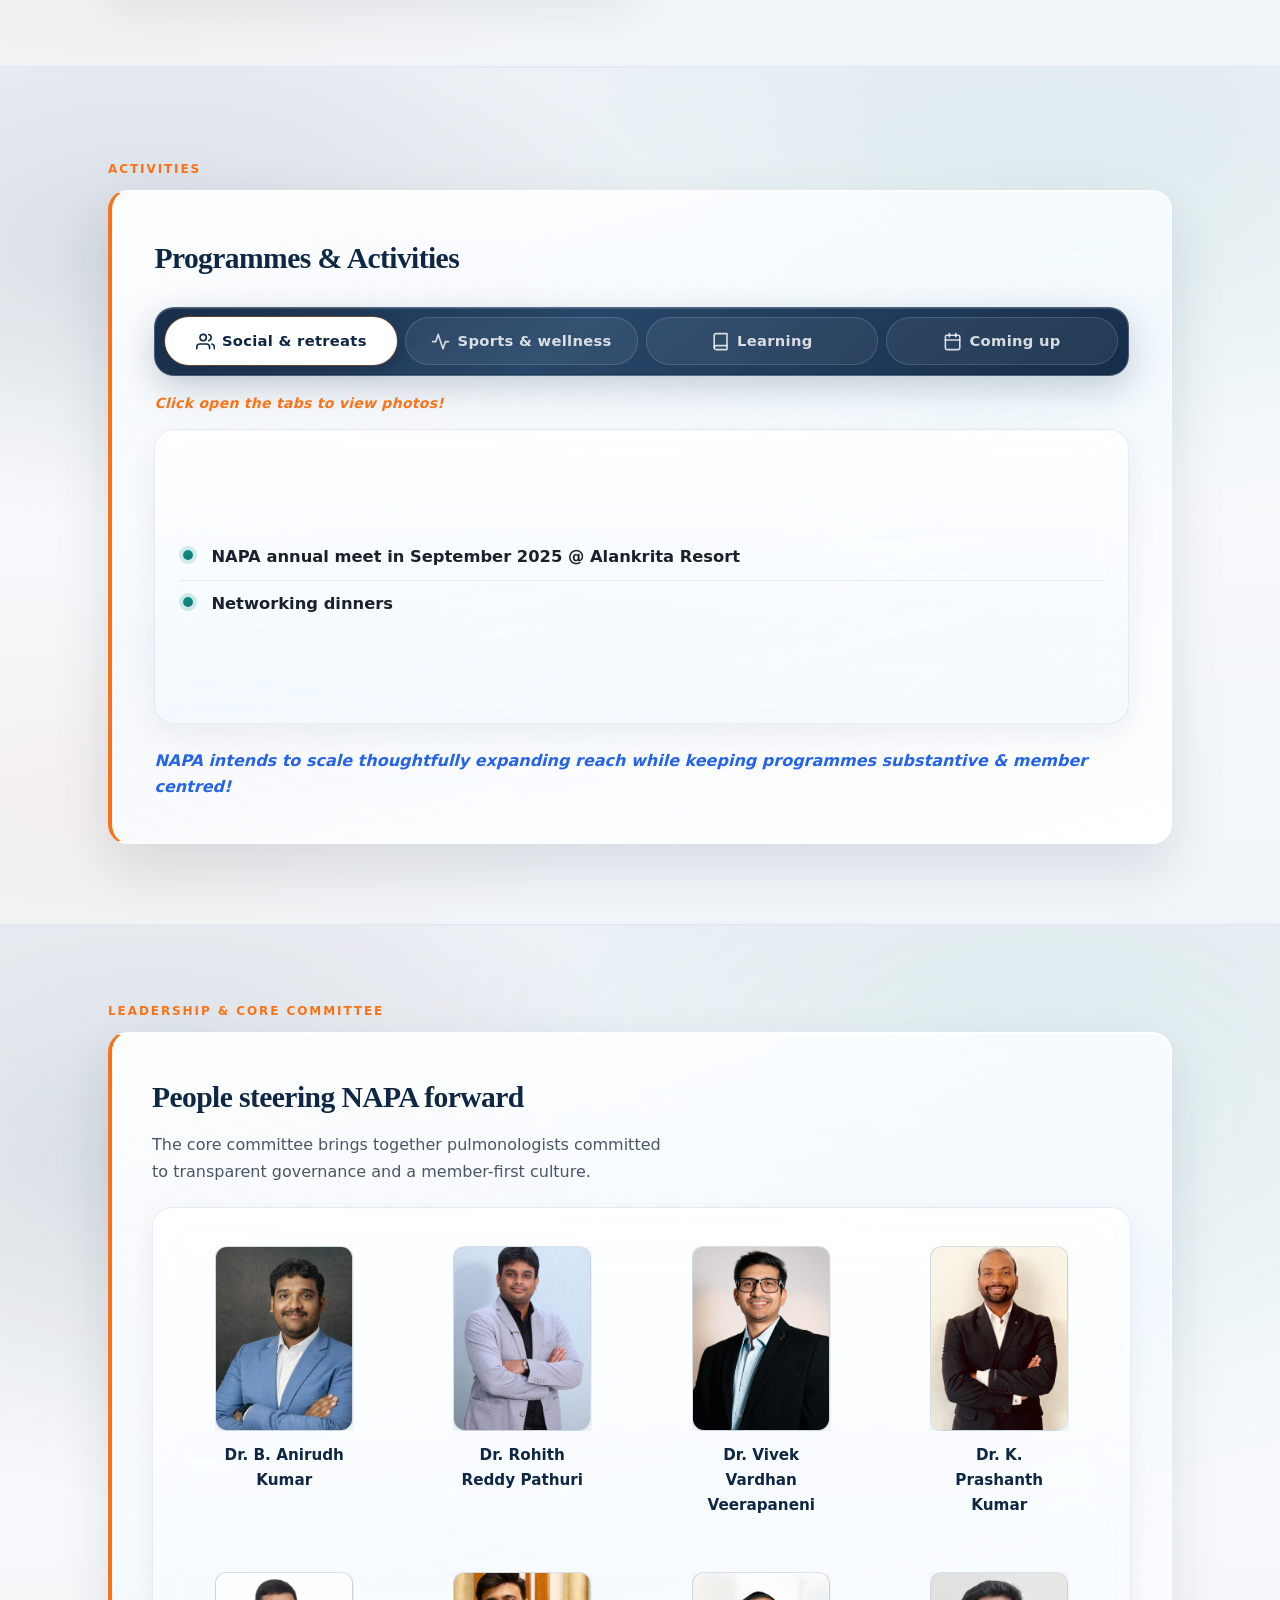
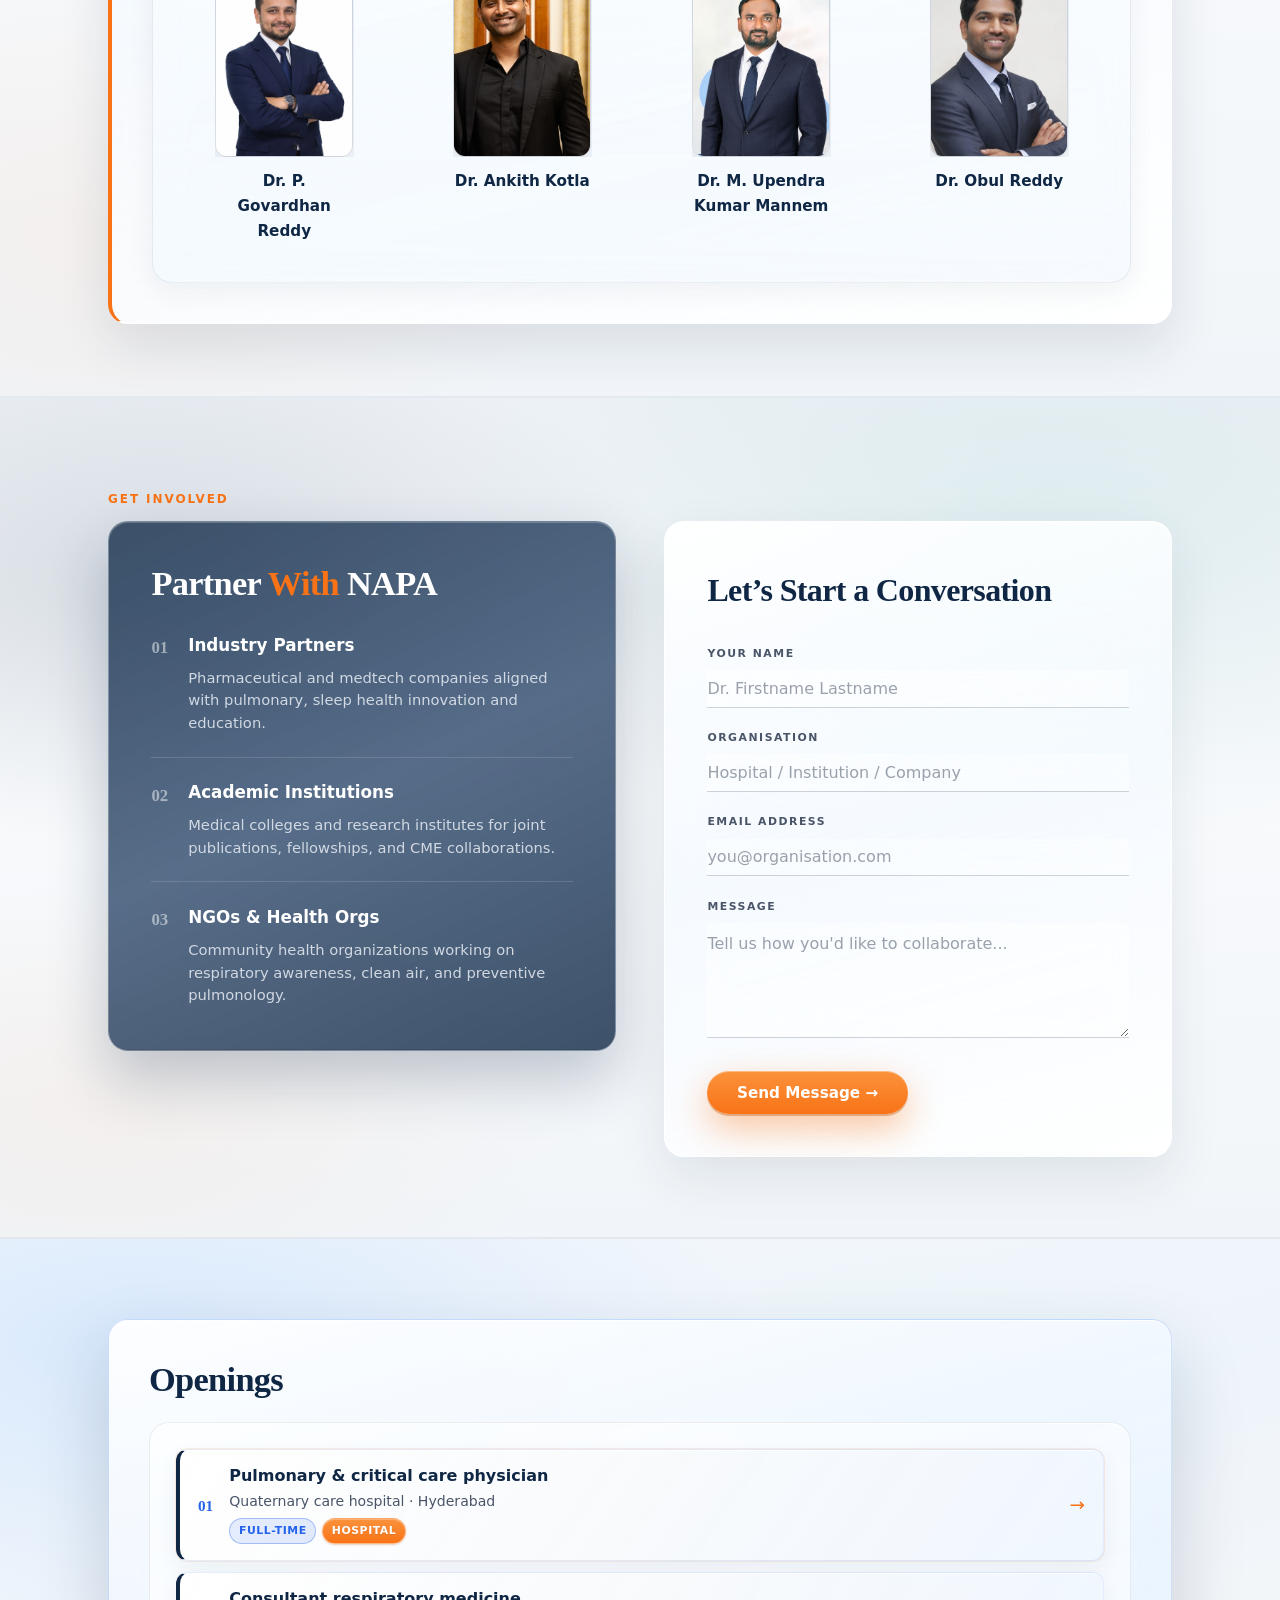
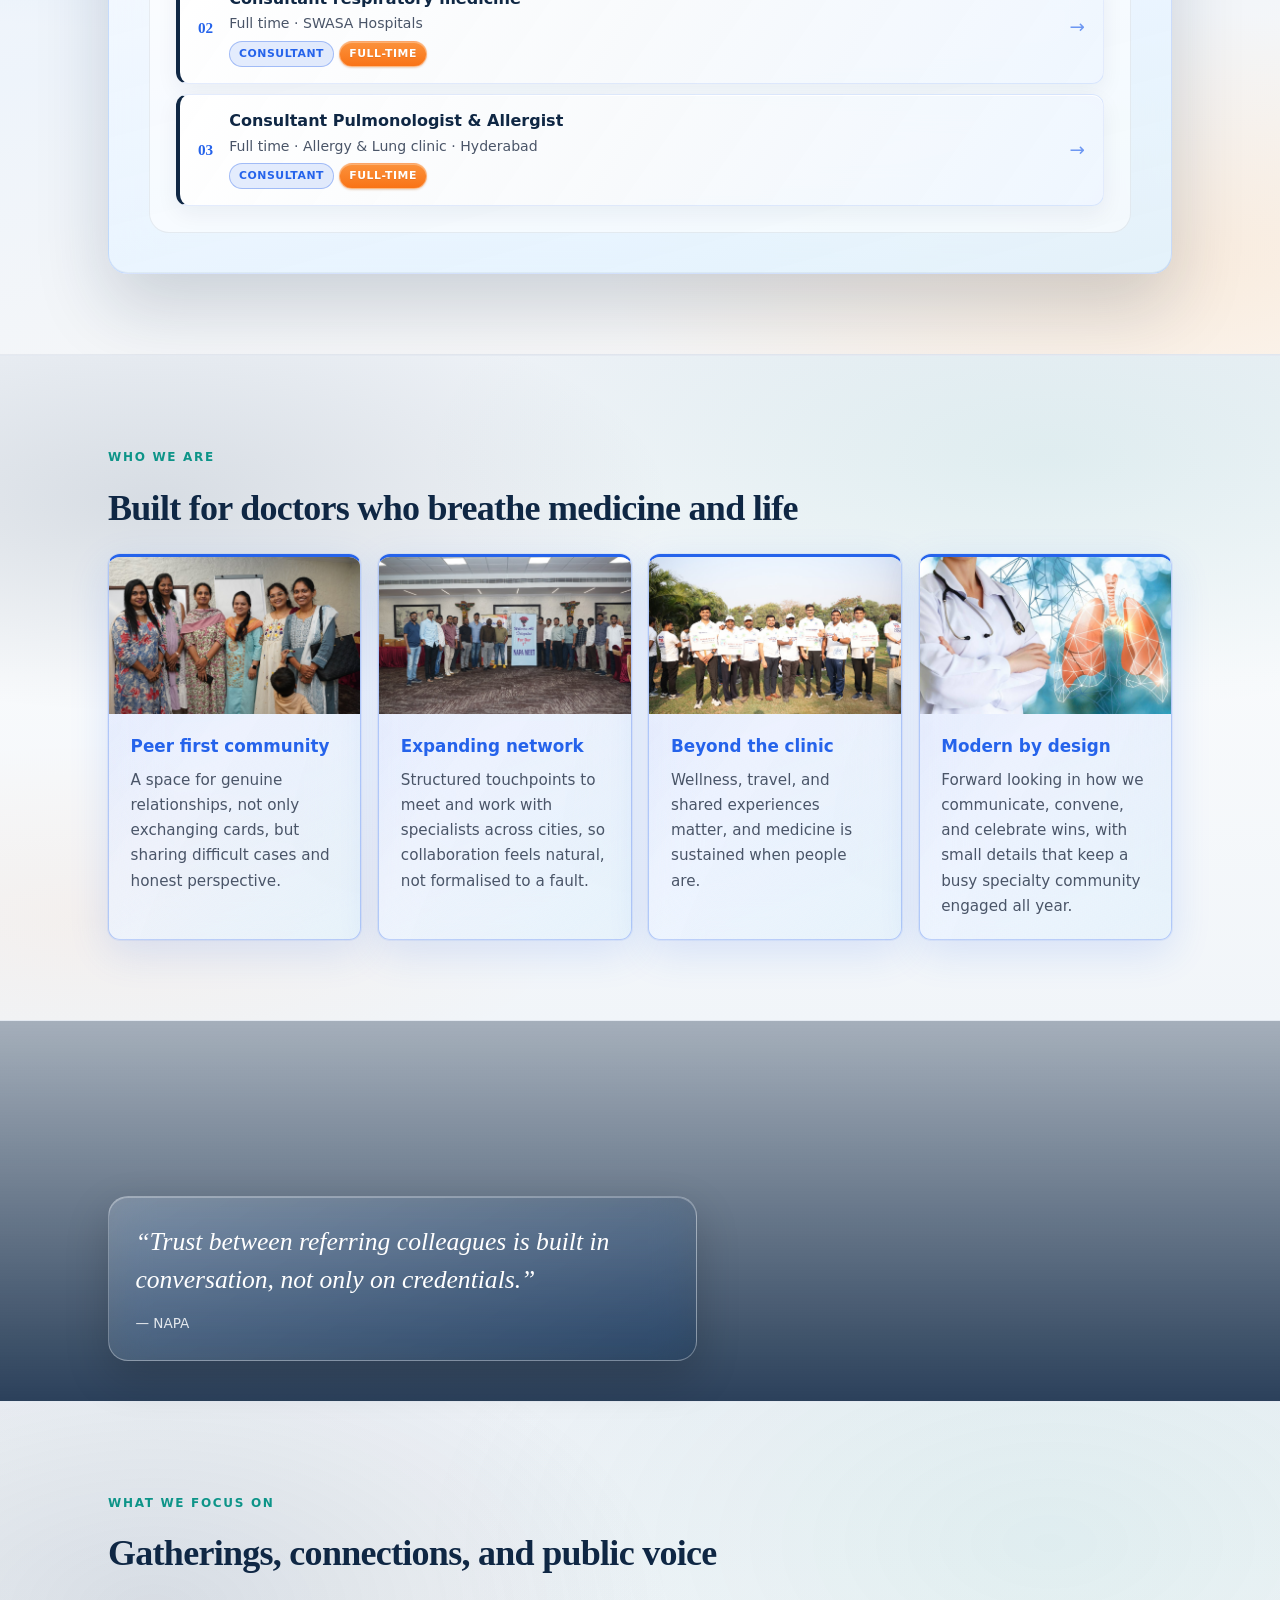
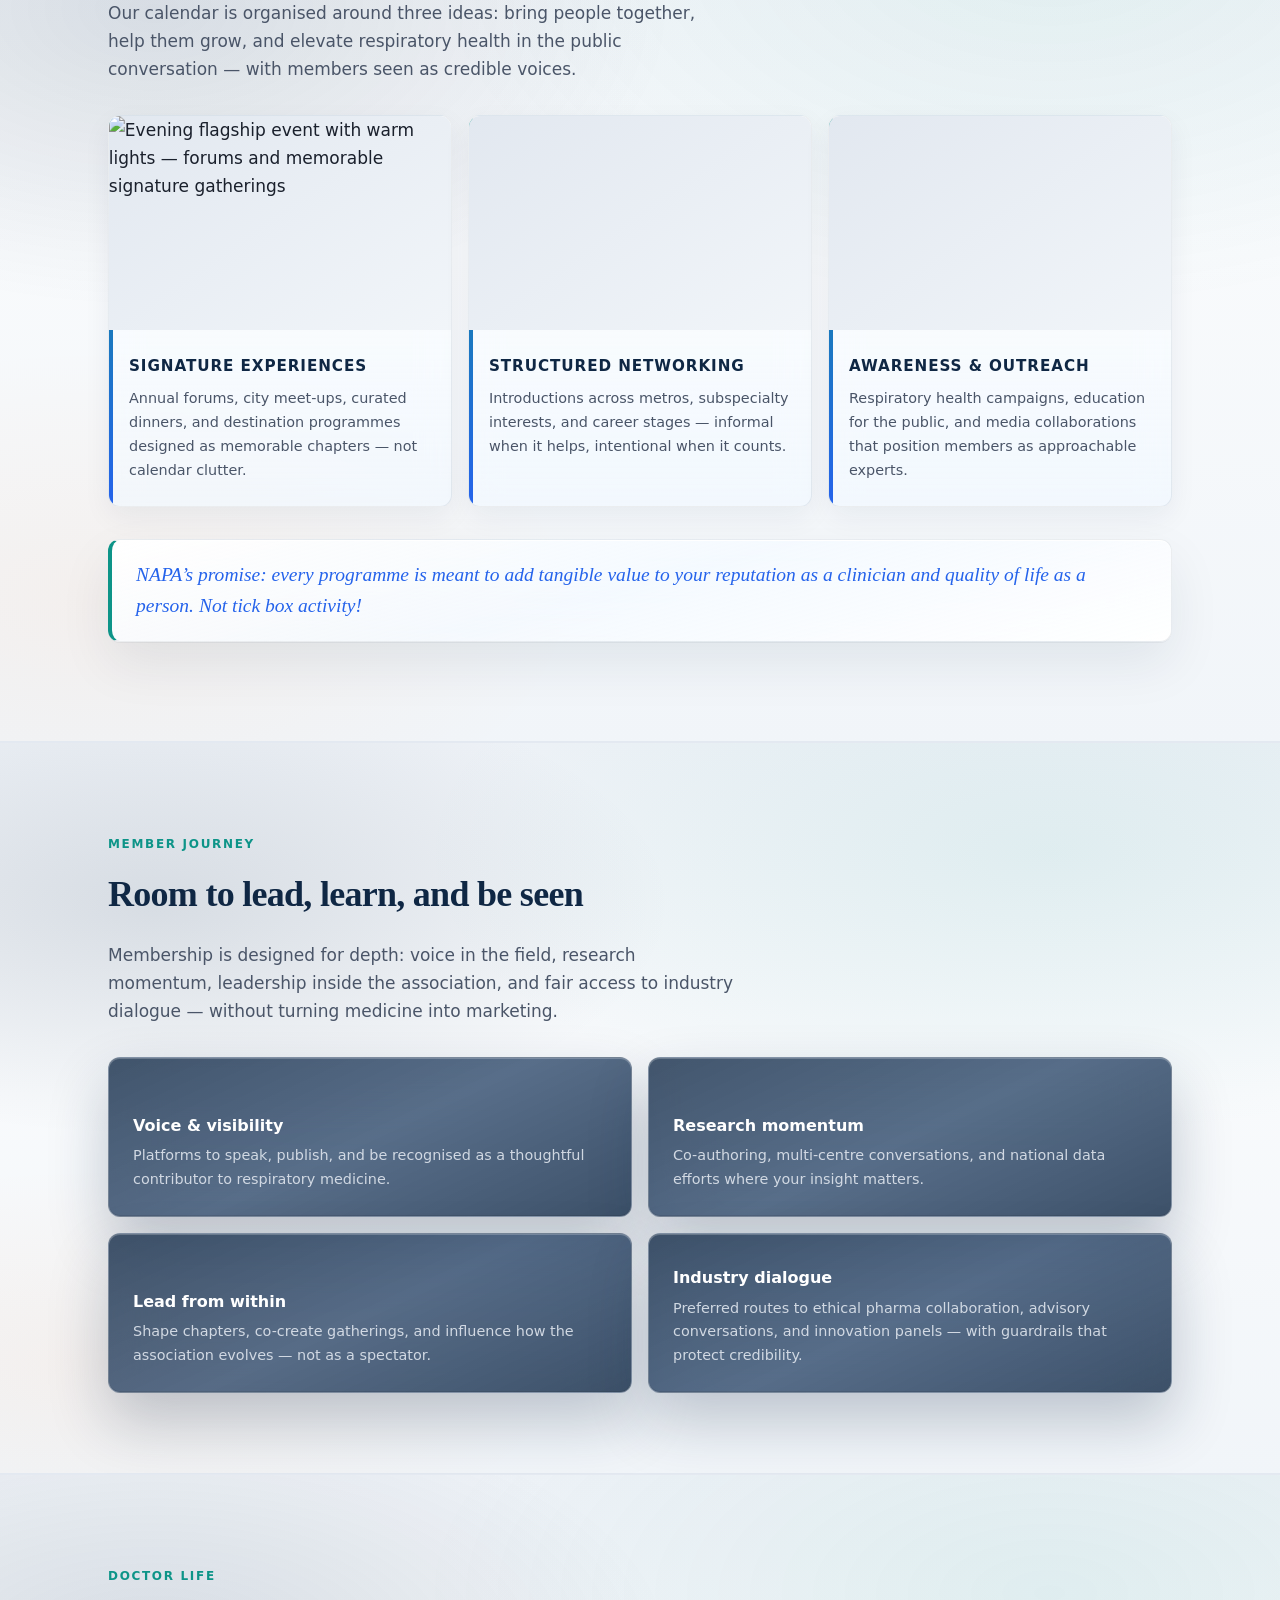
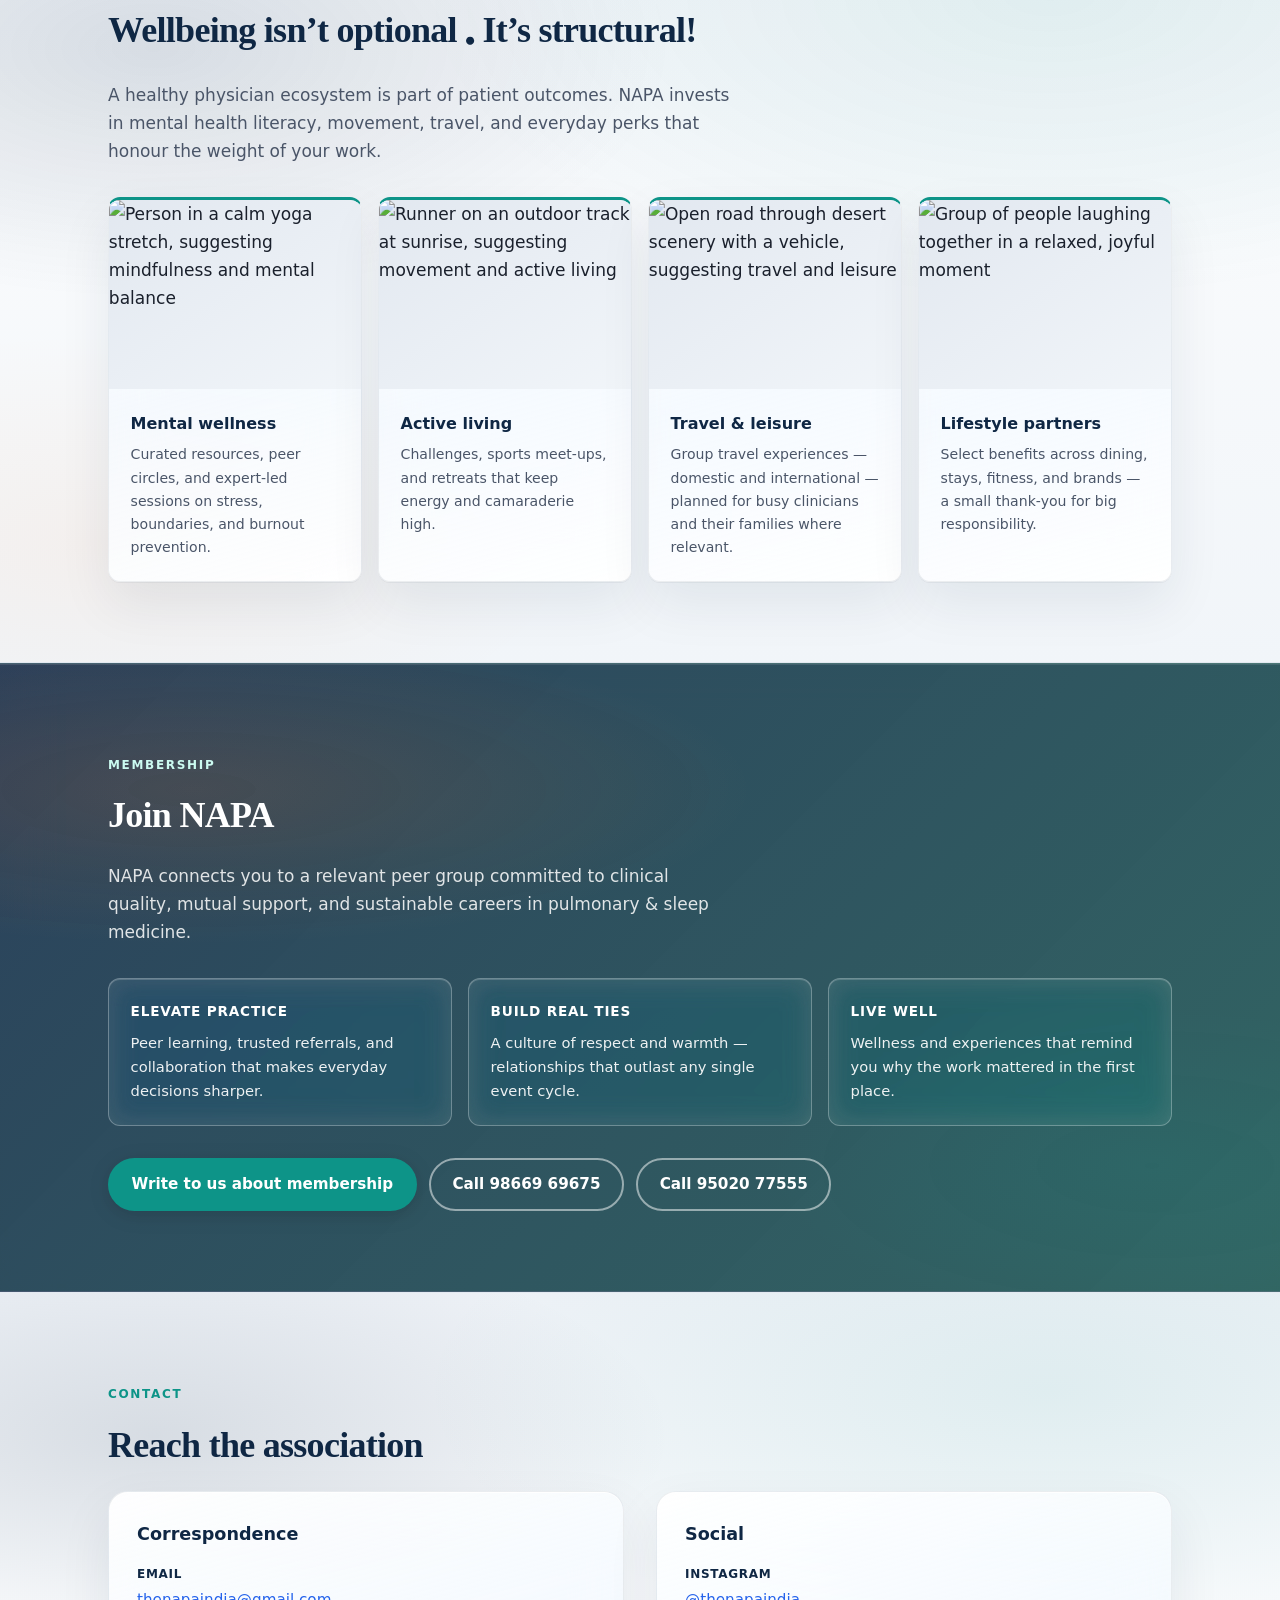
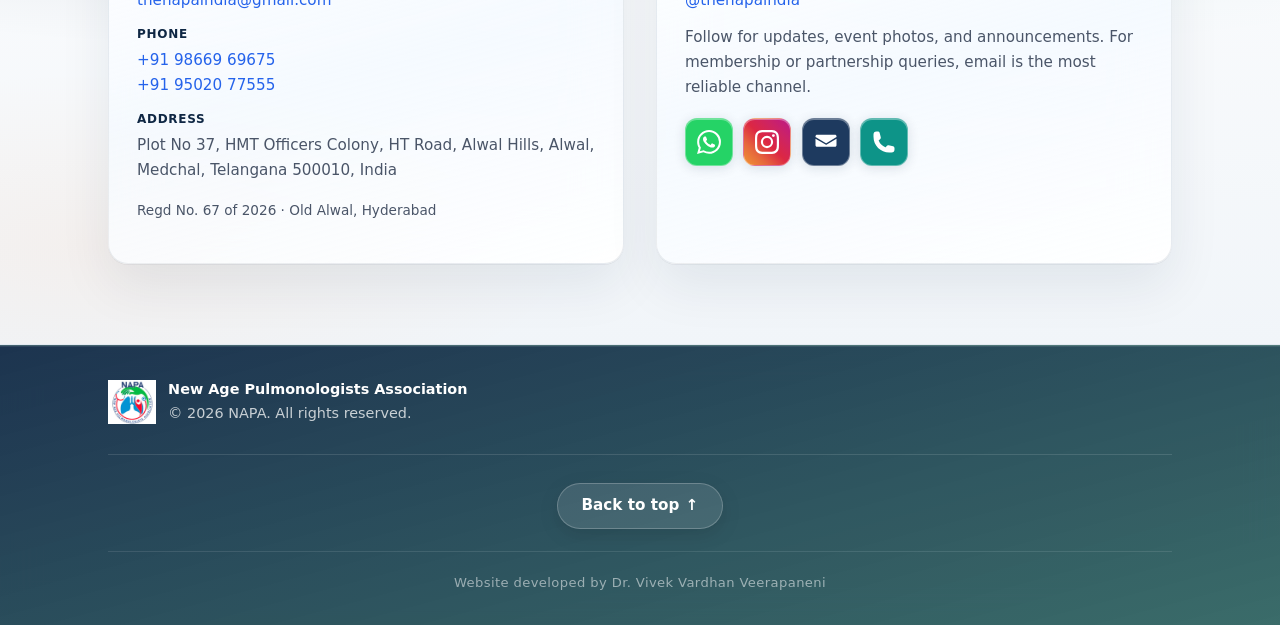
==== commit 0444bb39: "Update Dr. Upendra Mannem committee portrait and img dimensions Co-authored-by: Cursor <cursoragent@" ====
--- a/index.html
+++ b/index.html
@@ -518,8 +518,8 @@
                       src="assets/member-07-upendra-mannem.png"
                       alt="Portrait of Dr. M. Upendra Kumar Mannem"
                       loading="lazy"
-                      width="400"
-                      height="533"
+                      width="790"
+                      height="1024"
                     />
                   </div>
                   <figcaption class="name">Dr. M. Upendra Kumar Mannem</figcaption>
--- a/css/styles.css
+++ b/css/styles.css
@@ -458,7 +458,7 @@
   content: none;
 }
 
-/* Light-blue airflow — decorative inhale / exhale (synced to lung-photo-breathe, 7.5s) */
+/* Light-blue airflow — mist inside both lungs, synced to lung-photo-breathe (7.5s); no trachea column */
 .lung-airflow {
   position: absolute;
   left: 50%;
@@ -470,86 +470,81 @@
   pointer-events: none;
   overflow: visible;
   background:
-    radial-gradient(ellipse 42% 36% at 50% 52%, rgba(125, 211, 252, 0.42) 0%, transparent 68%),
-    radial-gradient(ellipse 30% 28% at 28% 58%, rgba(186, 230, 253, 0.38) 0%, transparent 65%),
-    radial-gradient(ellipse 30% 28% at 72% 58%, rgba(186, 230, 253, 0.38) 0%, transparent 65%),
-    radial-gradient(ellipse 34% 26% at 50% 10%, rgba(224, 242, 254, 0.55) 0%, transparent 70%);
-  filter: blur(10px);
-  opacity: 0.72;
-  animation: lung-airflow-glow 7.5s ease-in-out infinite;
+    radial-gradient(ellipse 38% 48% at 28% 54%, rgba(125, 211, 252, 0.32) 0%, transparent 72%),
+    radial-gradient(ellipse 38% 48% at 72% 54%, rgba(125, 211, 252, 0.32) 0%, transparent 72%);
+  filter: blur(12px);
+  opacity: 0.65;
+  animation: lung-airflow-base 7.5s ease-in-out infinite;
 }
 
 .lung-airflow::before {
   content: "";
   position: absolute;
-  left: 50%;
-  top: -3%;
-  width: 24%;
-  height: 42%;
-  transform: translateX(-50%);
-  border-radius: 999px;
-  background: linear-gradient(
-    180deg,
-    rgba(224, 242, 254, 0.95) 0%,
-    rgba(125, 211, 252, 0.55) 42%,
-    rgba(186, 230, 253, 0.12) 82%,
-    transparent 100%
+  left: 7%;
+  top: 32%;
+  width: 40%;
+  height: 64%;
+  border-radius: 52% 48% 50% 50% / 58% 58% 42% 42%;
+  background: radial-gradient(
+    ellipse 78% 82% at 52% 50%,
+    rgba(224, 242, 254, 0.55) 0%,
+    rgba(125, 211, 252, 0.42) 42%,
+    rgba(125, 211, 252, 0.12) 68%,
+    transparent 78%
   );
-  filter: blur(5px);
-  opacity: 0.88;
-  animation: lung-airflow-stream 7.5s ease-in-out infinite;
+  filter: blur(7px);
+  opacity: 0.78;
+  transform-origin: 50% 54%;
+  animation: lung-airflow-in-lung 7.5s ease-in-out infinite;
 }
 
 .lung-airflow::after {
   content: "";
   position: absolute;
-  inset: 6% 8% 10%;
-  border-radius: 48% 48% 52% 52%;
+  right: 7%;
+  left: auto;
+  top: 32%;
+  width: 40%;
+  height: 64%;
+  border-radius: 48% 52% 50% 50% / 58% 58% 42% 42%;
   background: radial-gradient(
-    ellipse 90% 85% at 50% 45%,
-    rgba(186, 230, 253, 0.22) 0%,
-    transparent 72%
+    ellipse 78% 82% at 48% 50%,
+    rgba(224, 242, 254, 0.55) 0%,
+    rgba(125, 211, 252, 0.42) 42%,
+    rgba(125, 211, 252, 0.12) 68%,
+    transparent 78%
   );
-  filter: blur(16px);
-  opacity: 0.65;
-  animation: lung-airflow-lungs 7.5s ease-in-out infinite;
-}
-
-@keyframes lung-airflow-glow {
+  filter: blur(7px);
+  opacity: 0.78;
+  transform-origin: 50% 54%;
+  animation: lung-airflow-in-lung 7.5s ease-in-out infinite;
+}
+
+@keyframes lung-airflow-base {
   0%,
   100% {
-    opacity: 0.42;
-    transform: translateX(-50%) scale(1.08);
+    opacity: 0.38;
+    transform: translateX(-50%) scale(1.05);
     filter: blur(14px);
   }
   50% {
-    opacity: 0.88;
-    transform: translateX(-50%) scale(0.94);
-    filter: blur(8px);
-  }
-}
-
-@keyframes lung-airflow-stream {
+    opacity: 0.78;
+    transform: translateX(-50%) scale(0.97);
+    filter: blur(9px);
+  }
+}
+
+@keyframes lung-airflow-in-lung {
   0%,
   100% {
-    transform: translateX(-50%) translateY(-5%) scale(1, 0.88);
-    opacity: 0.55;
+    opacity: 0.48;
+    transform: scale(1.05);
+    filter: blur(9px);
   }
   50% {
-    transform: translateX(-50%) translateY(10%) scale(1, 1.08);
-    opacity: 1;
-  }
-}
-
-@keyframes lung-airflow-lungs {
-  0%,
-  100% {
-    opacity: 0.35;
-    transform: scale(1.06);
-  }
-  50% {
-    opacity: 0.78;
-    transform: scale(0.96);
+    opacity: 0.95;
+    transform: scale(0.93);
+    filter: blur(5px);
   }
 }
 
@@ -558,19 +553,19 @@
   .lung-airflow::before,
   .lung-airflow::after {
     animation: none !important;
-    opacity: 0.28;
+    opacity: 0.32;
+    filter: blur(12px);
+  }
+
+  .lung-airflow {
     transform: translateX(-50%);
-    filter: blur(12px);
-  }
-
-  .lung-airflow::before {
-    transform: translateX(-50%);
-    opacity: 0.45;
-  }
-
+    opacity: 0.26;
+  }
+
+  .lung-airflow::before,
   .lung-airflow::after {
+    opacity: 0.38;
     transform: none;
-    opacity: 0.22;
   }
 }
 
@@ -672,12 +667,18 @@
   max-width: 100%;
   font-family: "Great Vibes", cursive;
   font-size: clamp(1.48rem, 3.15vw, 2.15rem);
-  font-weight: 400;
+  font-weight: 700;
   line-height: 1.22;
   letter-spacing: 0.025em;
   text-align: center;
   color: var(--hero-subtitle-amber);
-  text-shadow: 0 1px 0 rgba(255, 255, 255, 0.85);
+  text-shadow:
+    0 1px 0 rgba(255, 255, 255, 0.96),
+    0 0 4px rgba(255, 255, 255, 0.55),
+    0.55px 0.55px 0 rgba(154, 62, 22, 0.38),
+    -0.35px -0.35px 0 rgba(154, 62, 22, 0.18),
+    0 2px 10px rgba(194, 65, 12, 0.16);
+  -webkit-text-stroke: 0.02em rgba(120, 48, 22, 0.34);
   white-space: nowrap;
   overflow: visible;
 }
@@ -871,16 +872,6 @@
     padding-inline: 0.25rem;
     font-size: clamp(1.28rem, 2.65vw, 1.78rem);
     letter-spacing: 0.028em;
-  }
-
-  /* Script “P” reads thin on small screens — slight halo + stroke for clarity */
-  .hero-tagline__track .hero-write-char:nth-child(1) {
-    text-shadow:
-      0 1px 0 rgba(255, 255, 255, 0.95),
-      0 0 4px rgba(255, 255, 255, 0.55),
-      0.5px 0.5px 0 rgba(154, 52, 18, 0.45),
-      1px 1px 2px rgba(120, 45, 15, 0.18);
-    -webkit-text-stroke: 0.02em rgba(130, 48, 18, 0.22);
   }
 }
 
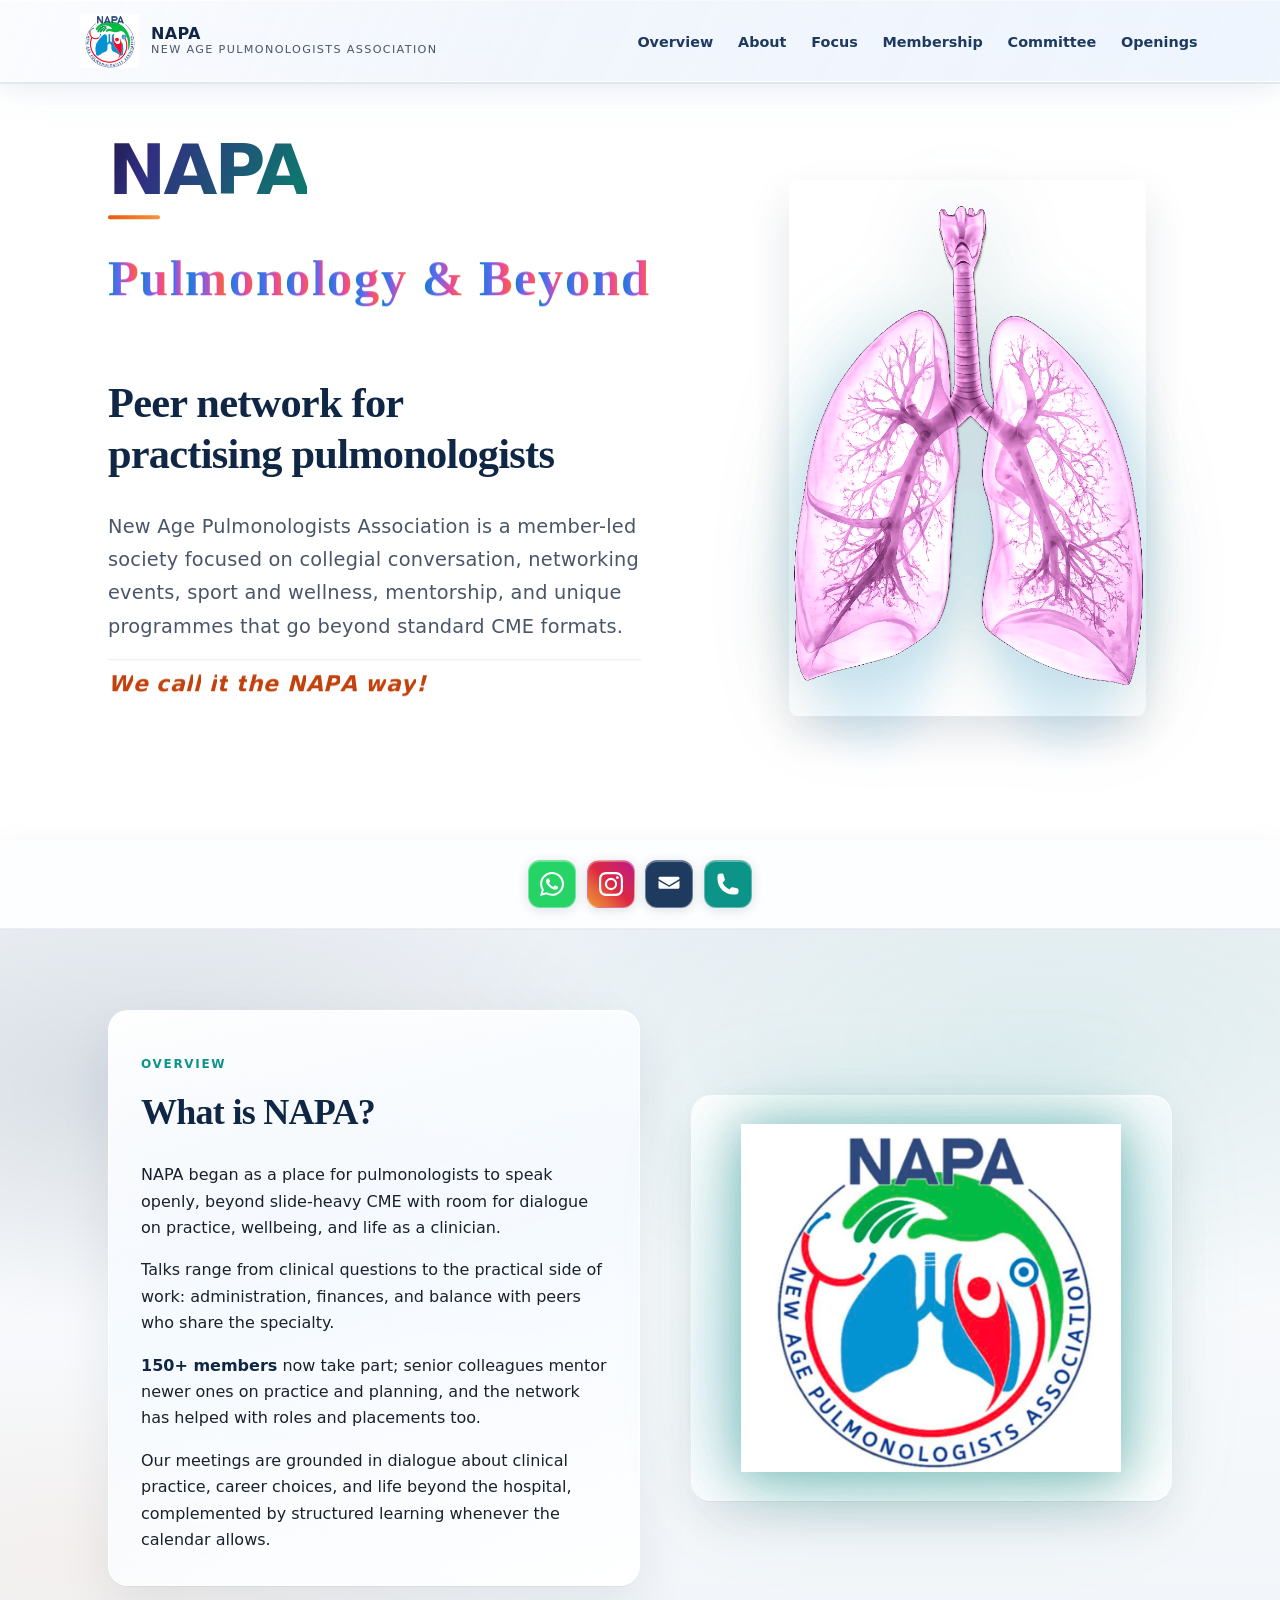
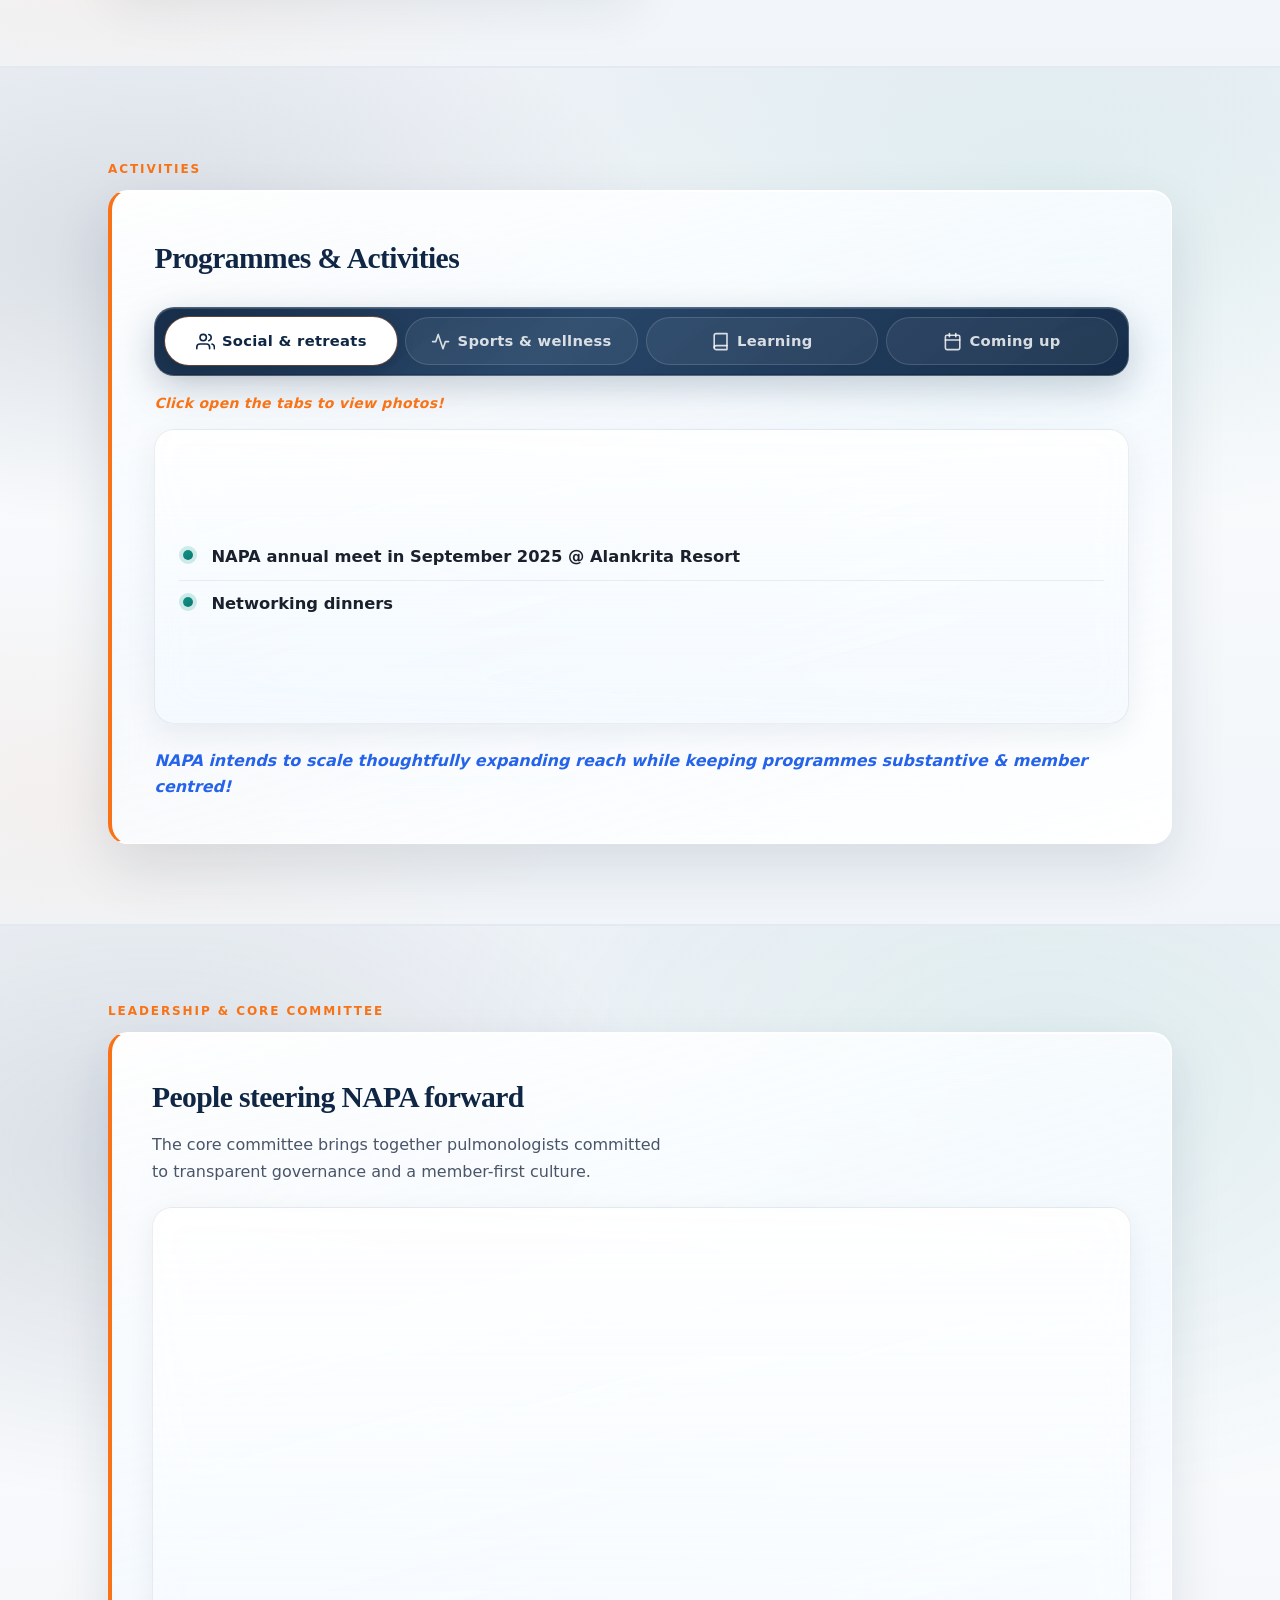
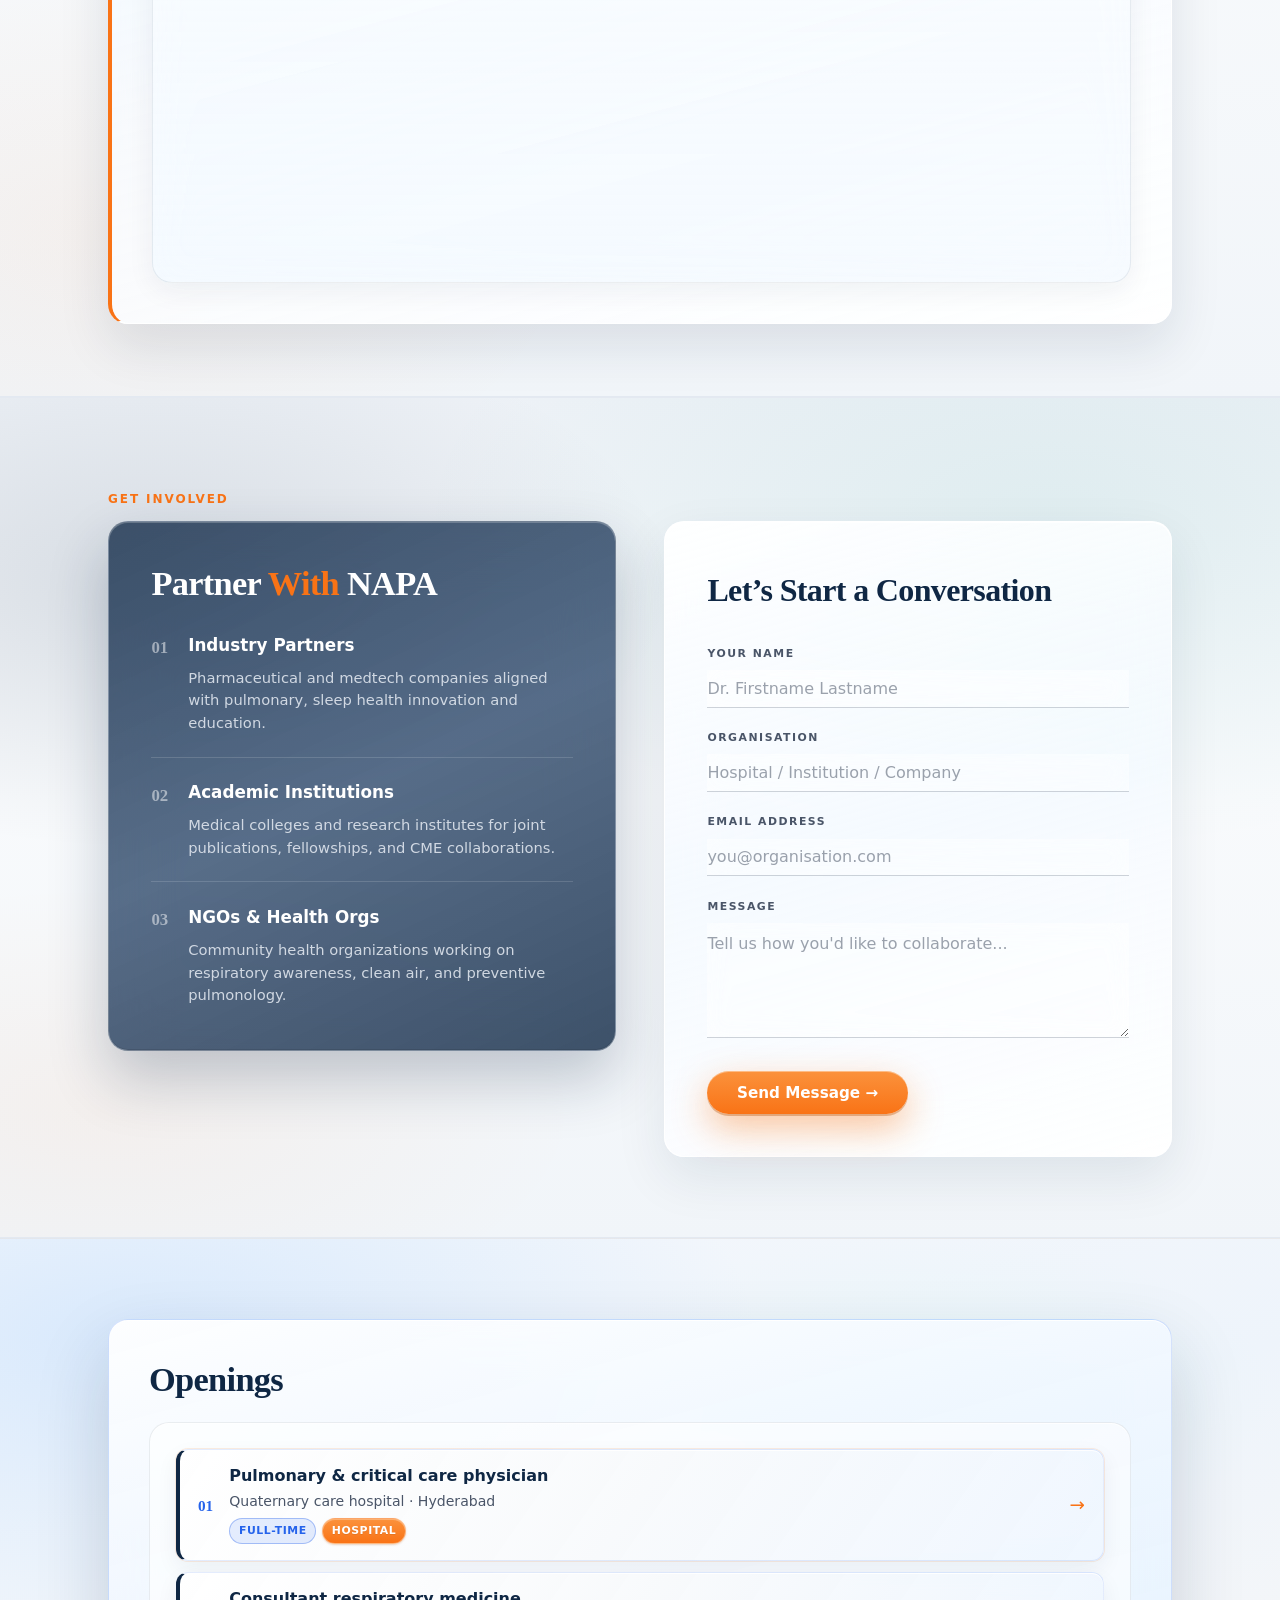
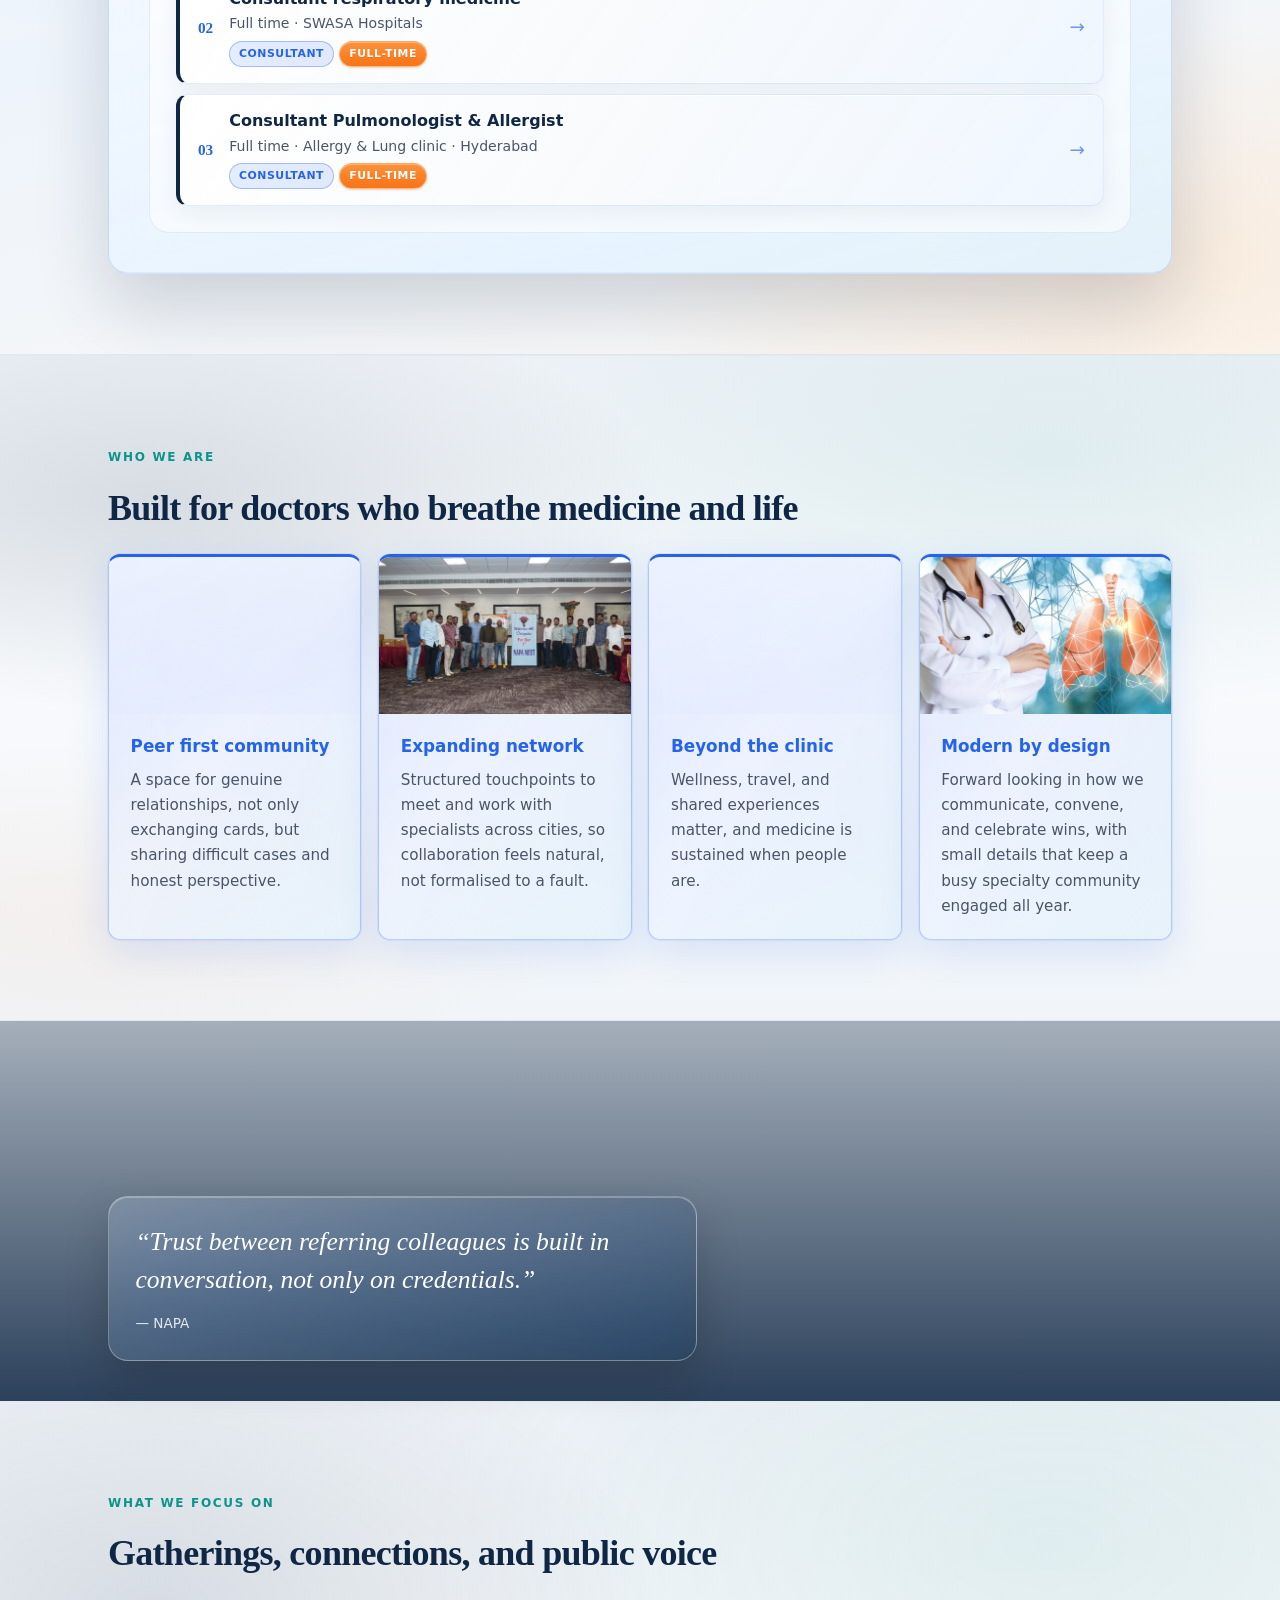
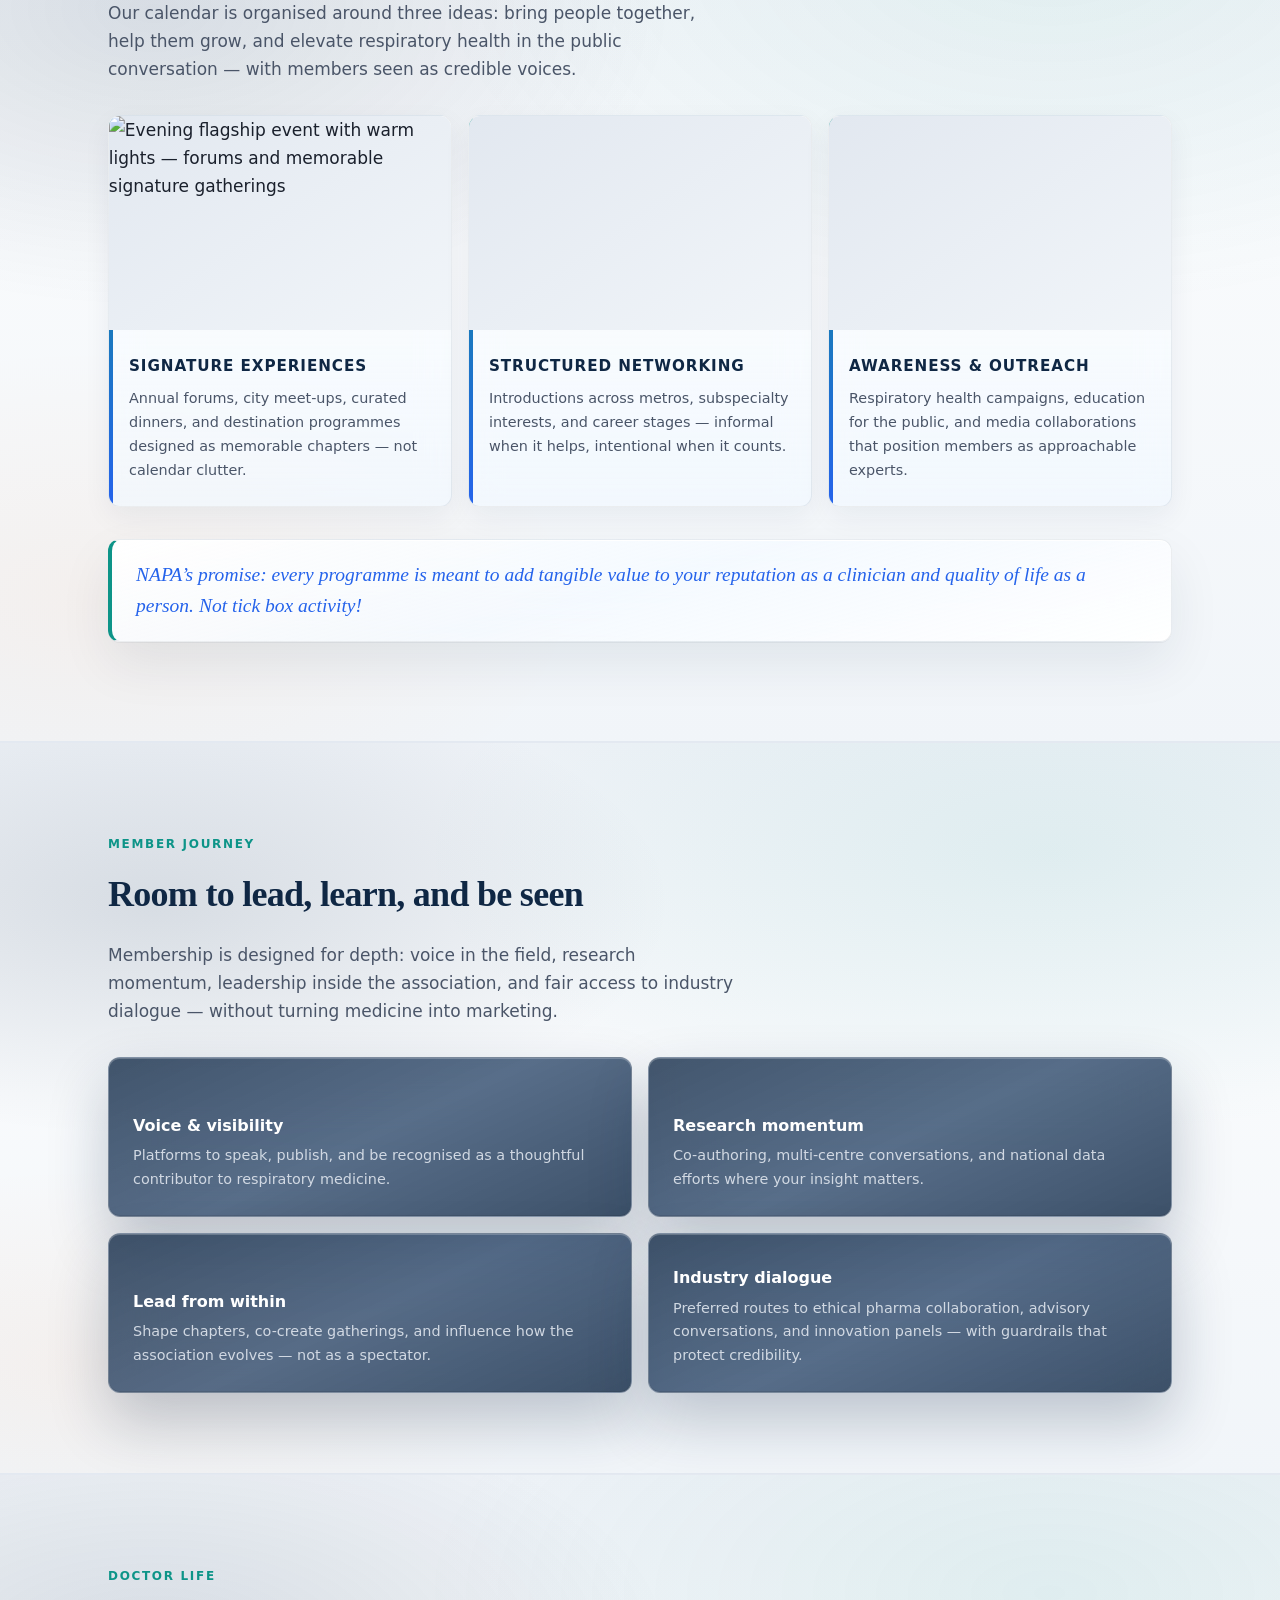
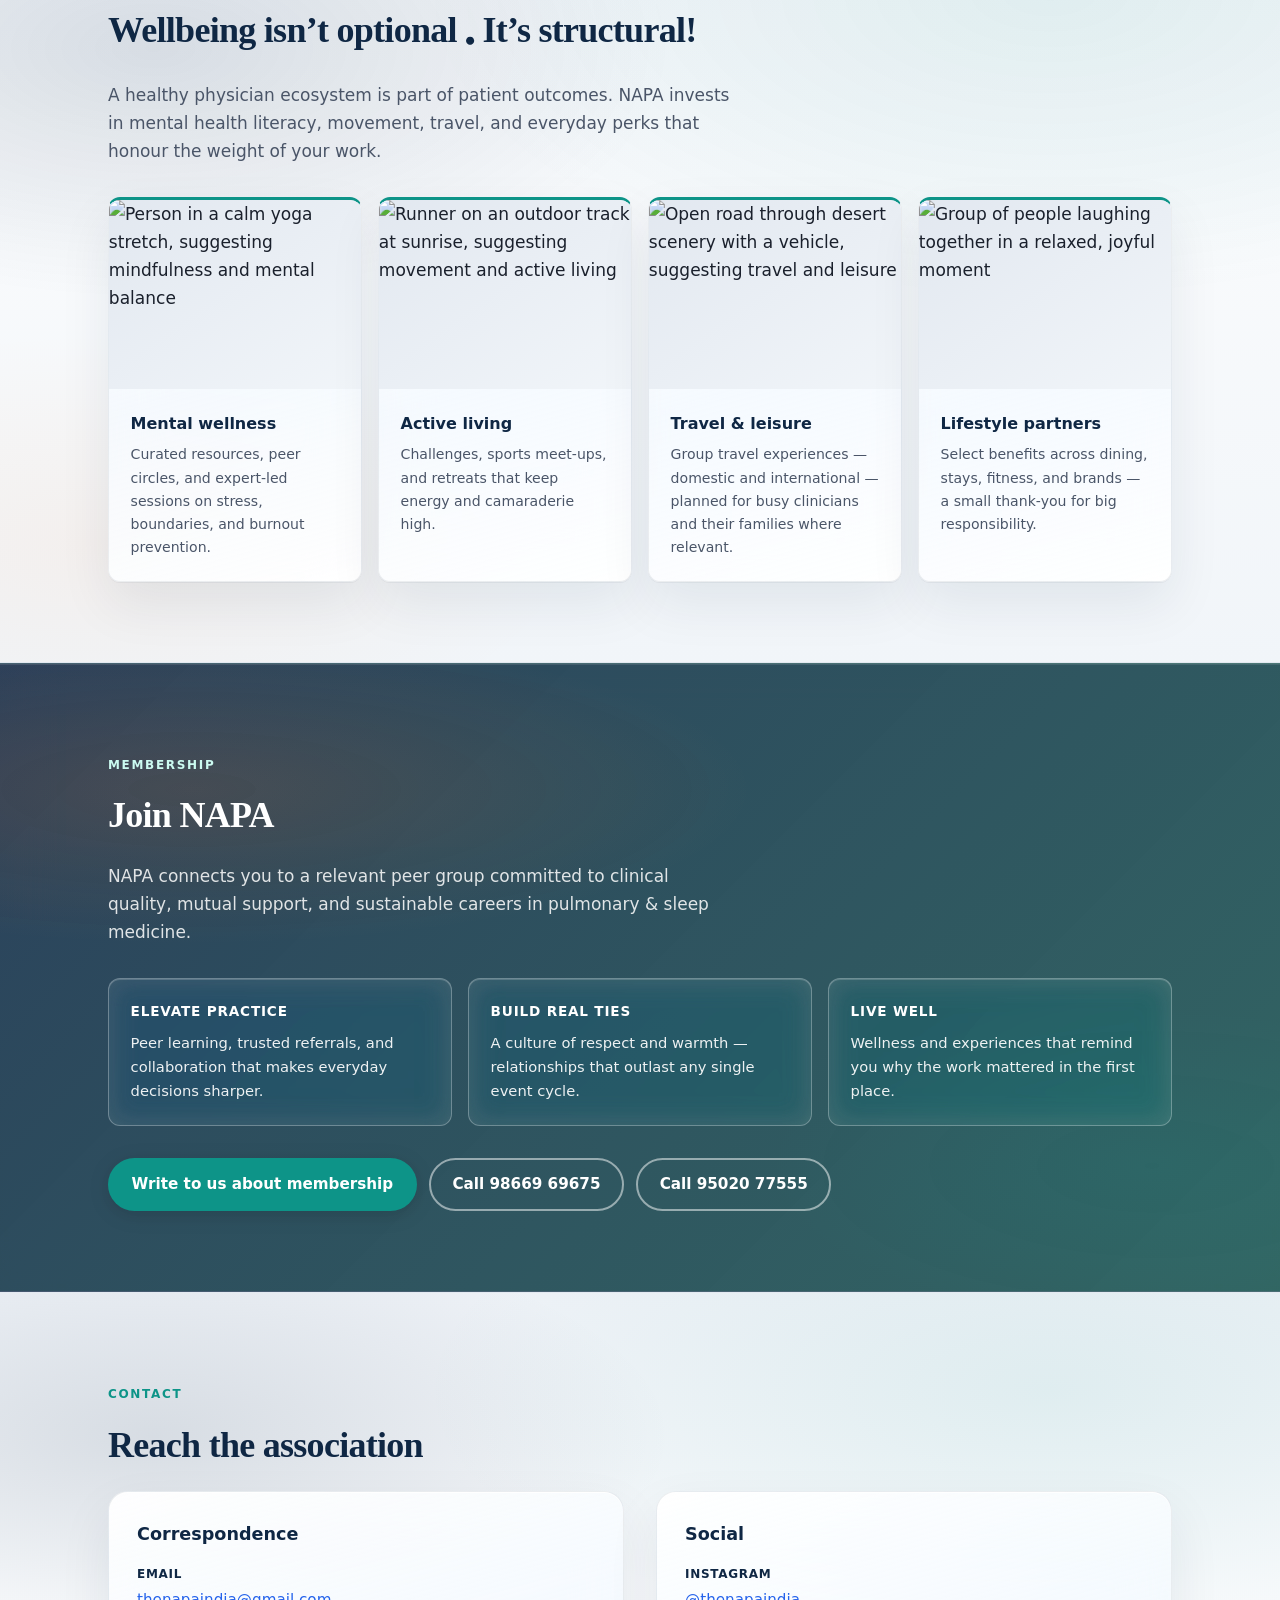
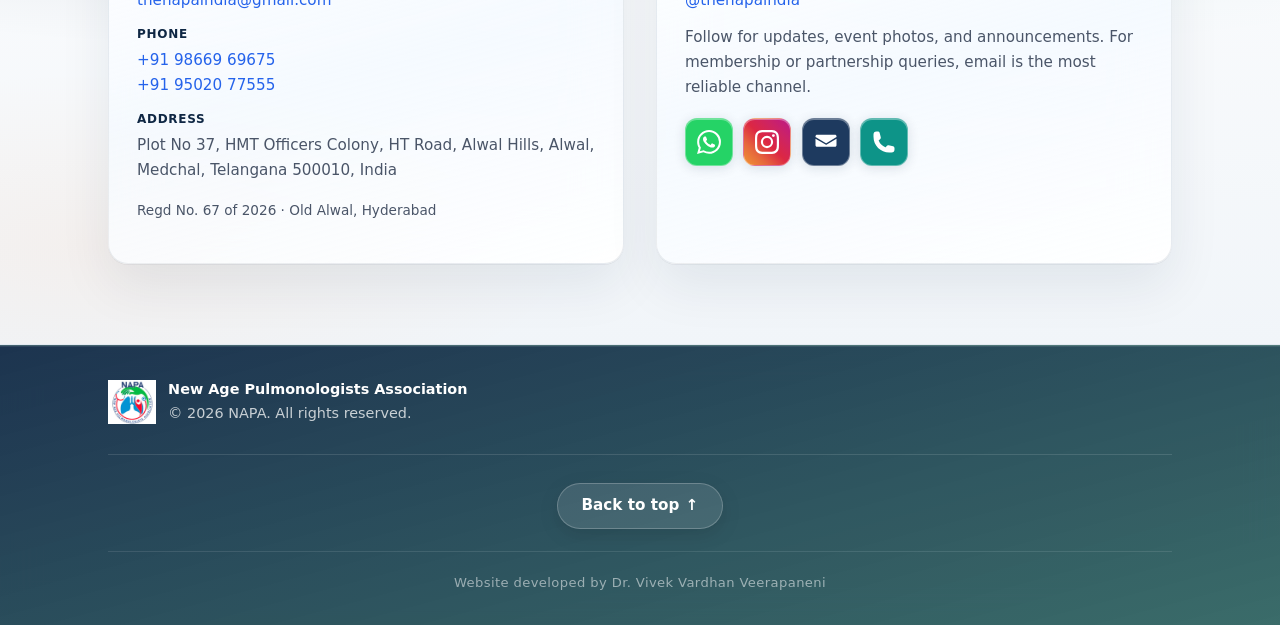
==== commit c3167b25: "Update indoor cricket gallery with team line-up photo Co-authored-by: Cursor <cursoragent@cursor.com" ====
--- a/index.html
+++ b/index.html
@@ -1326,10 +1326,10 @@
           <figure class="programmes-gallery__figure">
             <img
               src="assets/programme-indoor-cricket-01.png"
-              alt="NAPA team members in matching shirts on an indoor turf pitch"
-              loading="lazy"
-              width="1200"
-              height="800"
+              alt="NAPA members standing together in a line on the indoor cricket turf"
+              loading="lazy"
+              width="1024"
+              height="768"
               decoding="async"
             />
           </figure>
--- a/css/styles.css
+++ b/css/styles.css
@@ -666,21 +666,24 @@
   margin: clamp(0.75rem, 2vw, 1.25rem) 0 0;
   max-width: 100%;
   font-family: "Great Vibes", cursive;
-  font-size: clamp(1.48rem, 3.15vw, 2.15rem);
+  font-size: clamp(2.05rem, 5.35vw, 3.15rem);
   font-weight: 700;
-  line-height: 1.22;
-  letter-spacing: 0.025em;
+  line-height: 1.42;
+  letter-spacing: 0.03em;
   text-align: center;
   color: var(--hero-subtitle-amber);
-  text-shadow:
-    0 1px 0 rgba(255, 255, 255, 0.96),
-    0 0 4px rgba(255, 255, 255, 0.55),
-    0.55px 0.55px 0 rgba(154, 62, 22, 0.38),
-    -0.35px -0.35px 0 rgba(154, 62, 22, 0.18),
-    0 2px 10px rgba(194, 65, 12, 0.16);
-  -webkit-text-stroke: 0.02em rgba(120, 48, 22, 0.34);
+  text-shadow: none;
+  -webkit-text-stroke: 0;
   white-space: nowrap;
   overflow: visible;
+  padding-bottom: 0.28em;
+  --hero-tagline-gradient: linear-gradient(
+    90deg,
+    #0284c7 0%,
+    #6366f1 34%,
+    #ec4899 66%,
+    #f97316 100%
+  );
 }
 
 .hero-copy .hero-tagline {
@@ -693,7 +696,9 @@
 .hero-tagline__track {
   display: inline-flex;
   flex-wrap: nowrap;
+  align-items: baseline;
   white-space: nowrap;
+  overflow: visible;
 }
 
 /* Hand-writing reveal — left-to-right stroke per glyph (P … d in order) */
@@ -702,16 +707,29 @@
   opacity: 1;
   transform-origin: left center;
   backface-visibility: hidden;
+  overflow: visible;
   animation: hero-write-reveal var(--write-char-dur) cubic-bezier(0.33, 0.72, 0.22, 1) both;
+}
+
+.hero-tagline__track .hero-write-char {
+  opacity: 0;
+  color: transparent;
+  background: var(--hero-tagline-gradient);
+  -webkit-background-clip: text;
+  background-clip: text;
+  -webkit-text-fill-color: transparent;
 }
 
 @keyframes hero-write-reveal {
   0% {
-    clip-path: inset(0 100% 0 0);
-    transform: translate3d(0.04em, 0.08em, 0) rotate(-3.5deg);
+    /* Extra vertical slack so script descenders (g, y) aren’t clipped during reveal */
+    clip-path: inset(-0.35em 100% -0.35em 0);
+    opacity: 0;
+    transform: translate3d(0, 0.06em, 0) rotate(-3deg);
   }
   100% {
-    clip-path: inset(0 0 0 0);
+    clip-path: inset(-0.35em 0 -0.35em 0);
+    opacity: 1;
     transform: translate3d(0, 0, 0) rotate(0deg);
   }
 }
@@ -870,8 +888,9 @@
 
   .hero-tagline {
     padding-inline: 0.25rem;
-    font-size: clamp(1.28rem, 2.65vw, 1.78rem);
-    letter-spacing: 0.028em;
+    font-size: clamp(1.85rem, 5vw, 2.55rem);
+    letter-spacing: 0.03em;
+    font-weight: 700;
   }
 }
 
@@ -887,7 +906,8 @@
   }
 
   .hero-tagline {
-    font-size: clamp(1.12rem, 4.2vw, 1.55rem);
+    font-size: clamp(1.65rem, 5.5vw, 2.35rem);
+    font-weight: 700;
   }
 }
 
@@ -3444,17 +3464,27 @@
 }
 
 @media (max-width: 767px) {
+  html,
+  body {
+    overflow-x: visible;
+  }
+
+  main {
+    overflow-x: visible;
+  }
+
   .container {
     padding-inline: max(1rem, env(safe-area-inset-left, 0px)) max(1rem, env(safe-area-inset-right, 0px));
   }
 
+  .hero {
+    overflow-x: visible;
+    padding-top: clamp(2.35rem, 7vw, 4.25rem);
+    padding-bottom: clamp(3.25rem, 10vw, 5.25rem);
+  }
+
   .hero-copy {
     transform: translateY(-0.35rem);
-  }
-
-  .hero {
-    padding-top: clamp(2.35rem, 7vw, 4.25rem);
-    padding-bottom: clamp(3.25rem, 10vw, 5.25rem);
   }
 
   .visual-band {
@@ -3474,6 +3504,21 @@
 }
 
 @media (max-width: 480px) {
+  .hero .container {
+    padding-inline: max(1.35rem, env(safe-area-inset-left, 0px)) max(1.35rem, env(safe-area-inset-right, 0px));
+  }
+
+  .hero-tagline {
+    font-size: clamp(1.55rem, 5.8vw, 2.25rem);
+    letter-spacing: 0.028em;
+    padding-bottom: 0.36em;
+    font-weight: 700;
+  }
+
+  .hero-tagline__track {
+    transform: none;
+  }
+
   section {
     padding: clamp(2.75rem, 9vw, 4rem) 0;
   }
@@ -3502,3 +3547,19 @@
     height: 22px;
   }
 }
+
+@media (max-width: 380px) {
+  .hero .container {
+    padding-inline: max(1.15rem, env(safe-area-inset-left, 0px)) max(1.15rem, env(safe-area-inset-right, 0px));
+  }
+
+  .hero-tagline {
+    font-size: clamp(1.45rem, 5.5vw, 2.05rem);
+    letter-spacing: 0.026em;
+    font-weight: 700;
+  }
+
+  .hero-tagline__track {
+    transform: none;
+  }
+}
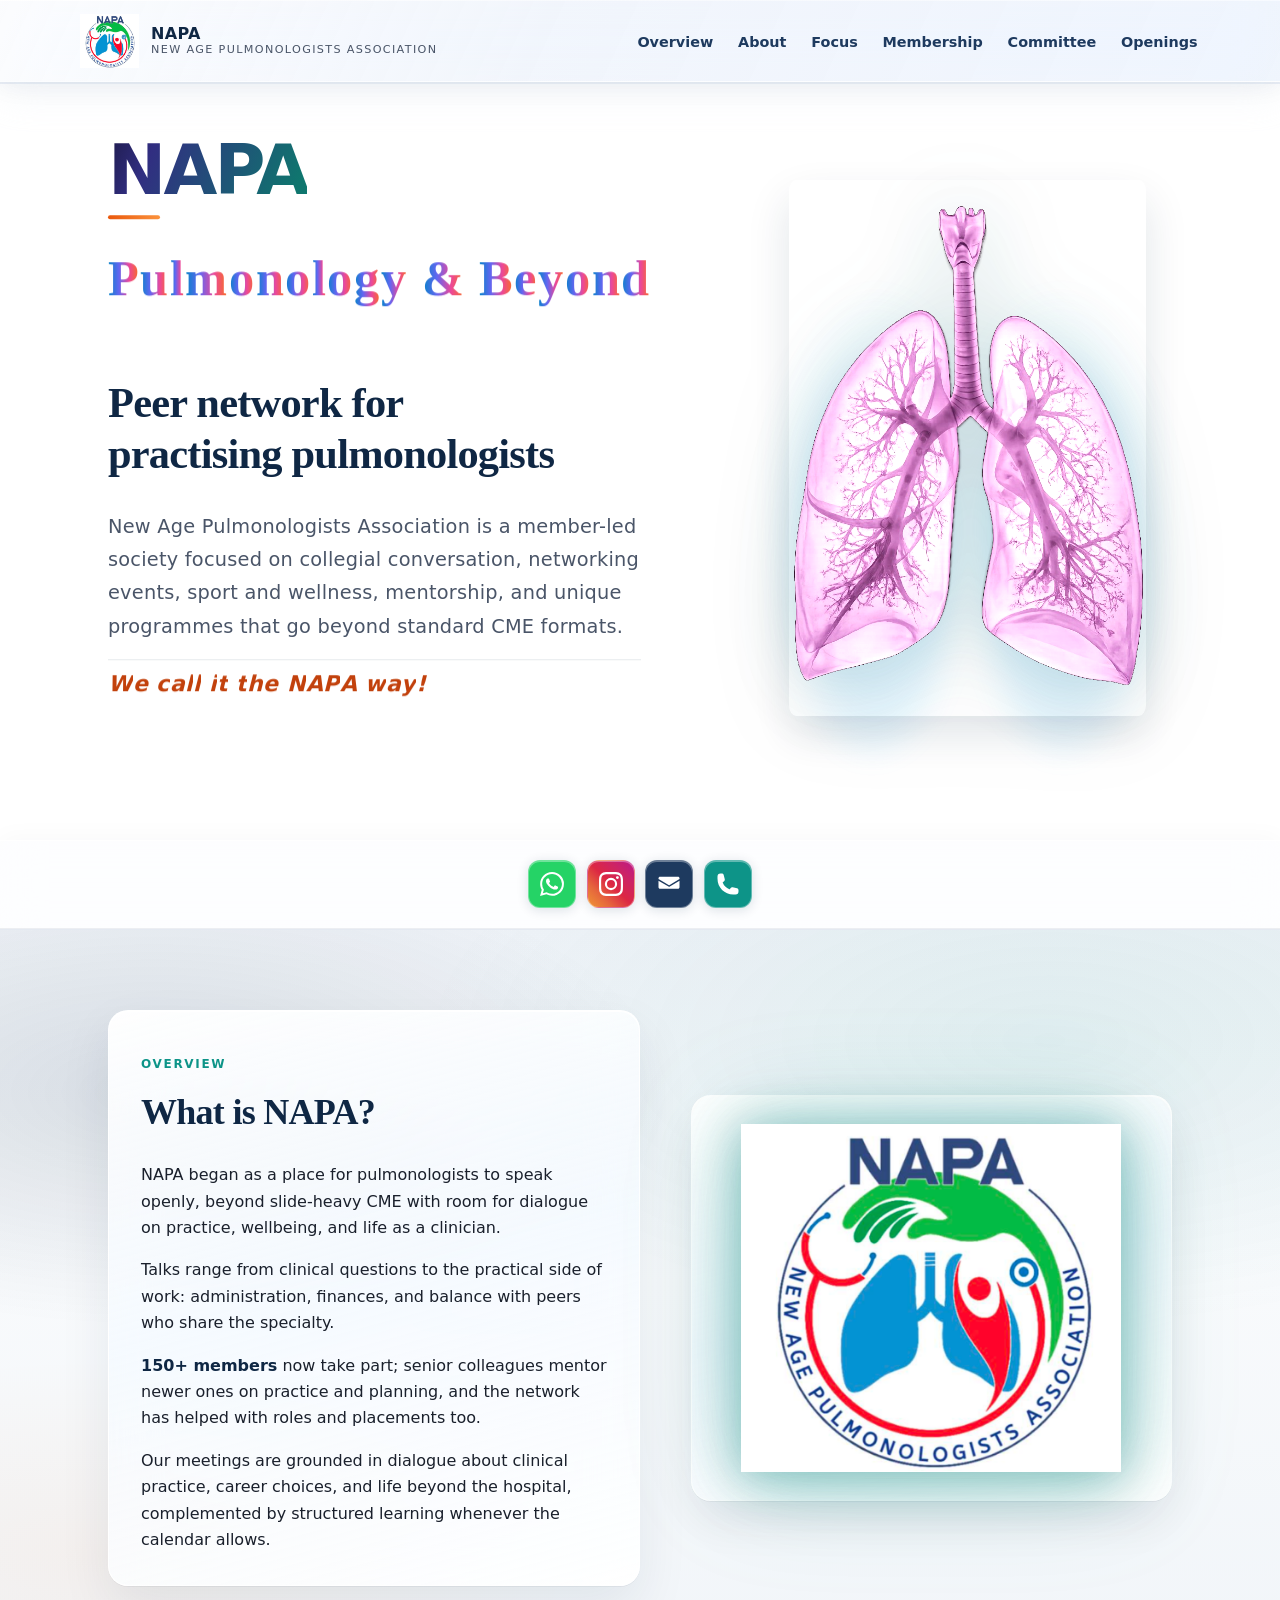
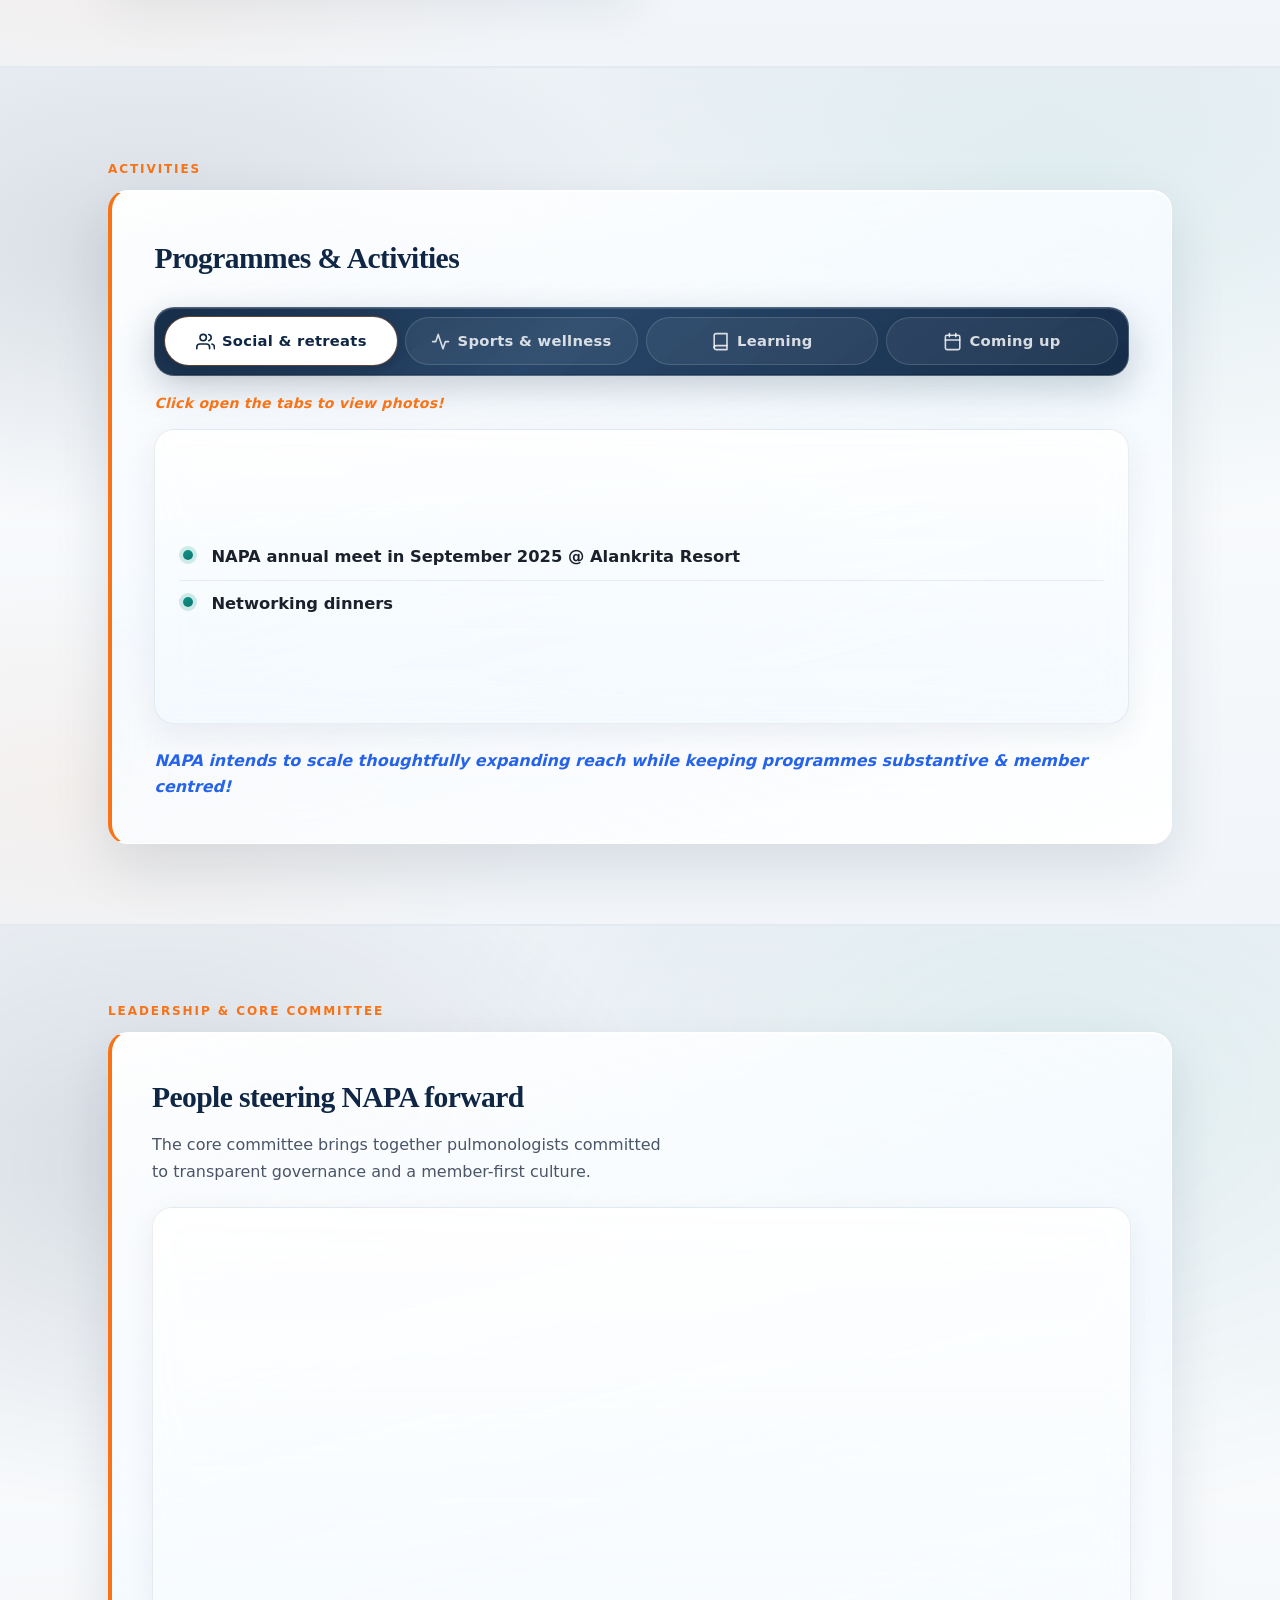
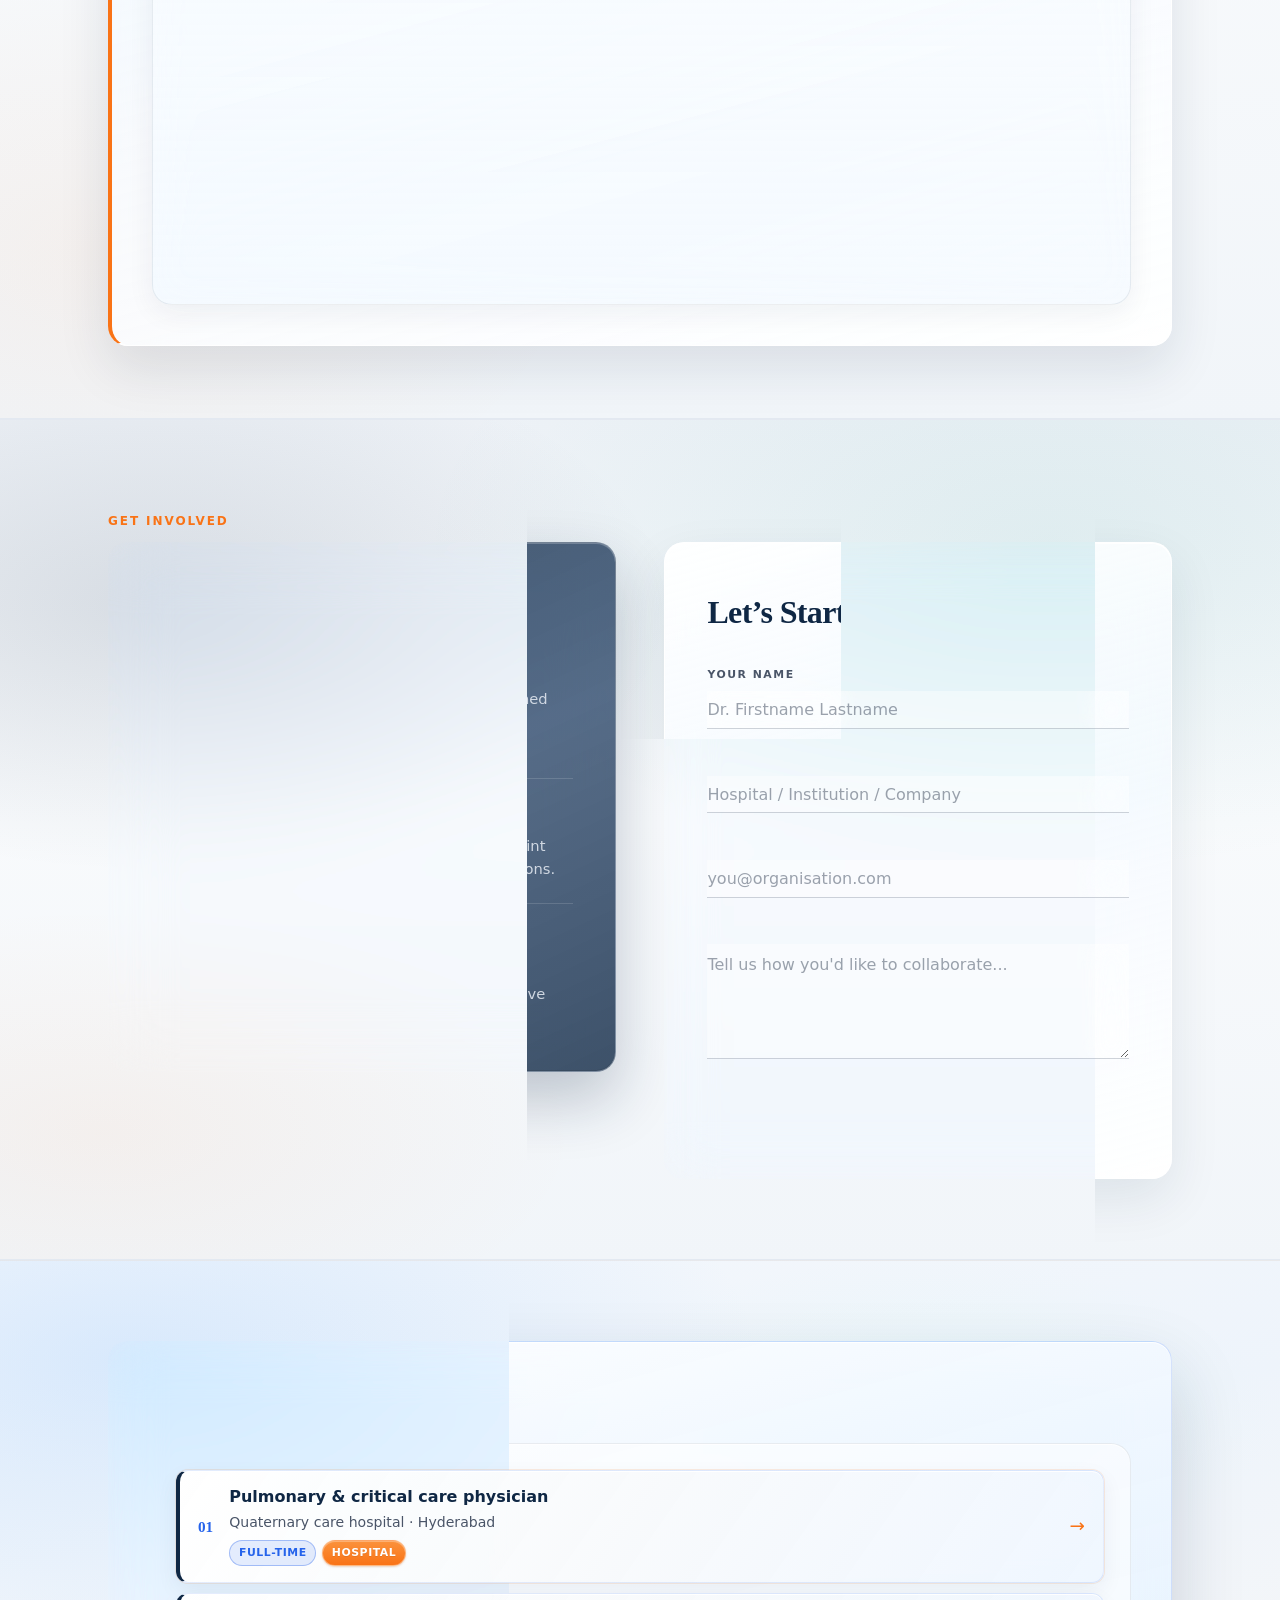
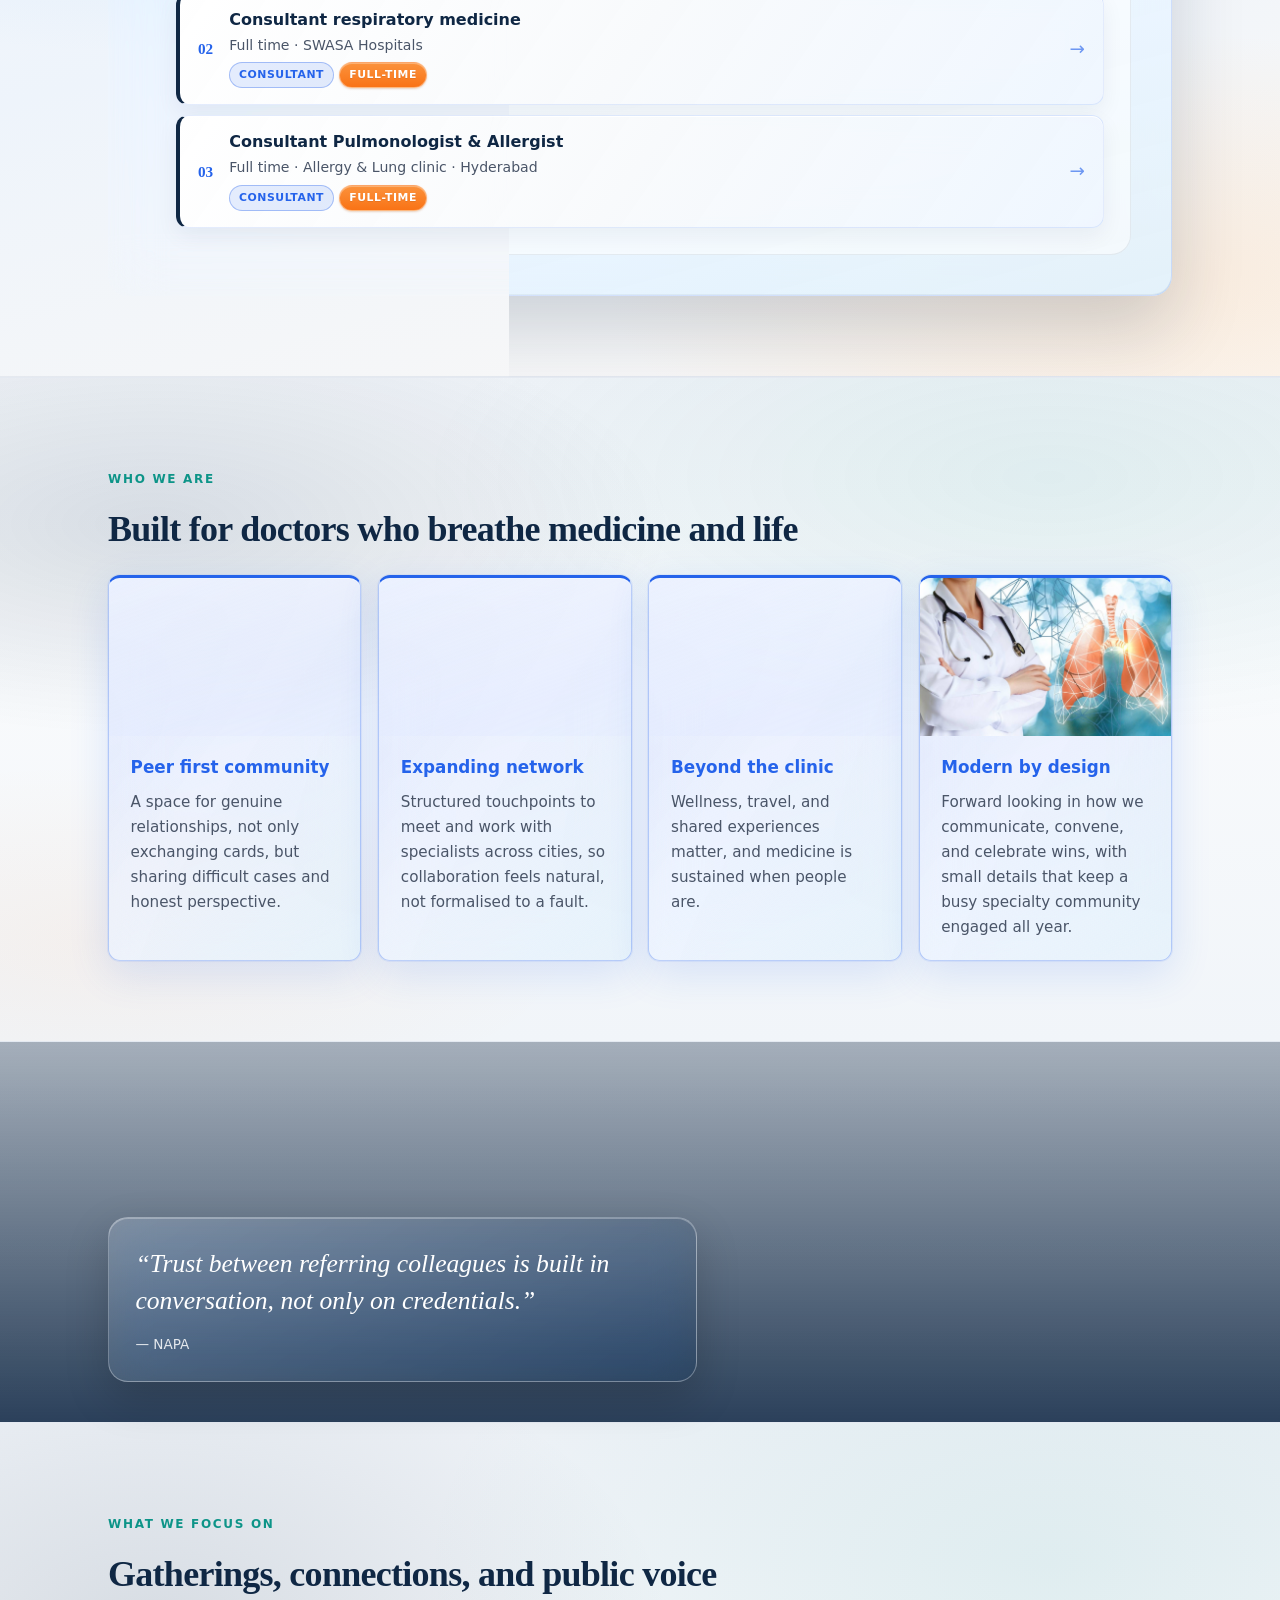
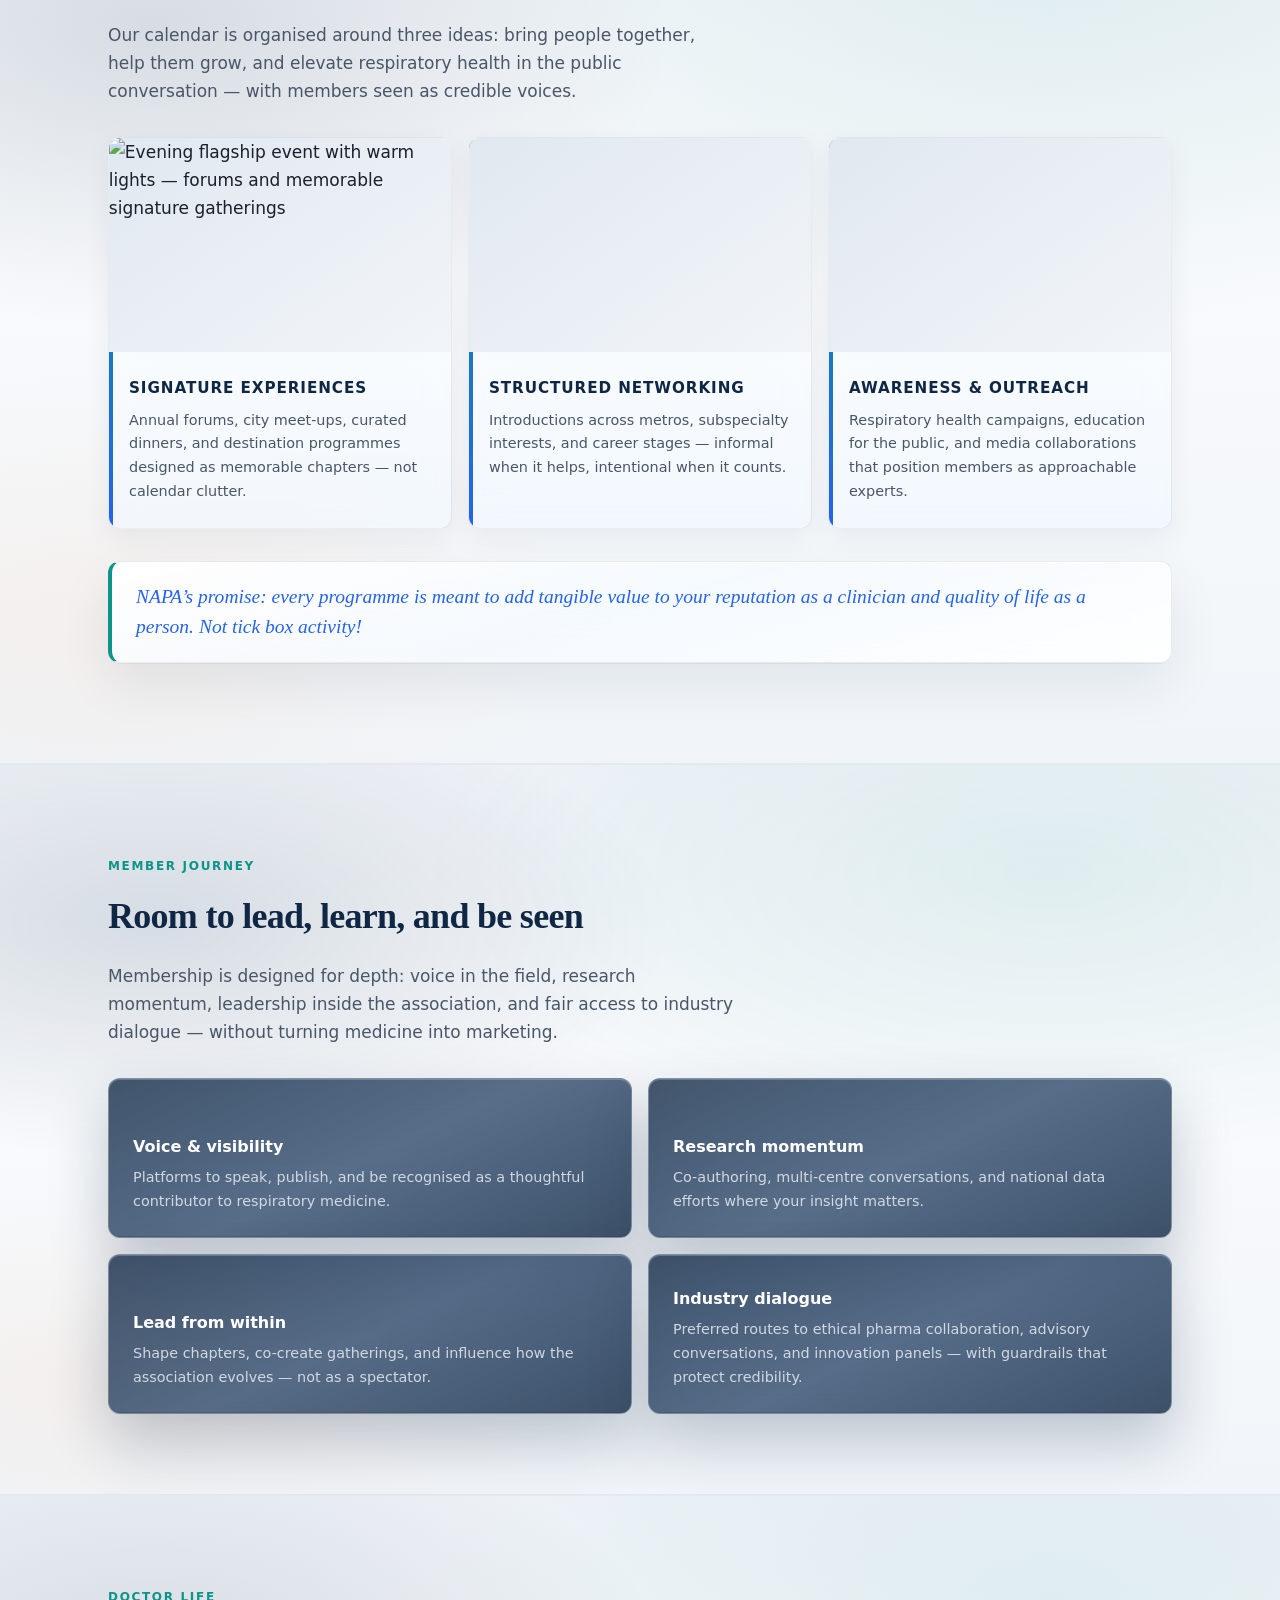
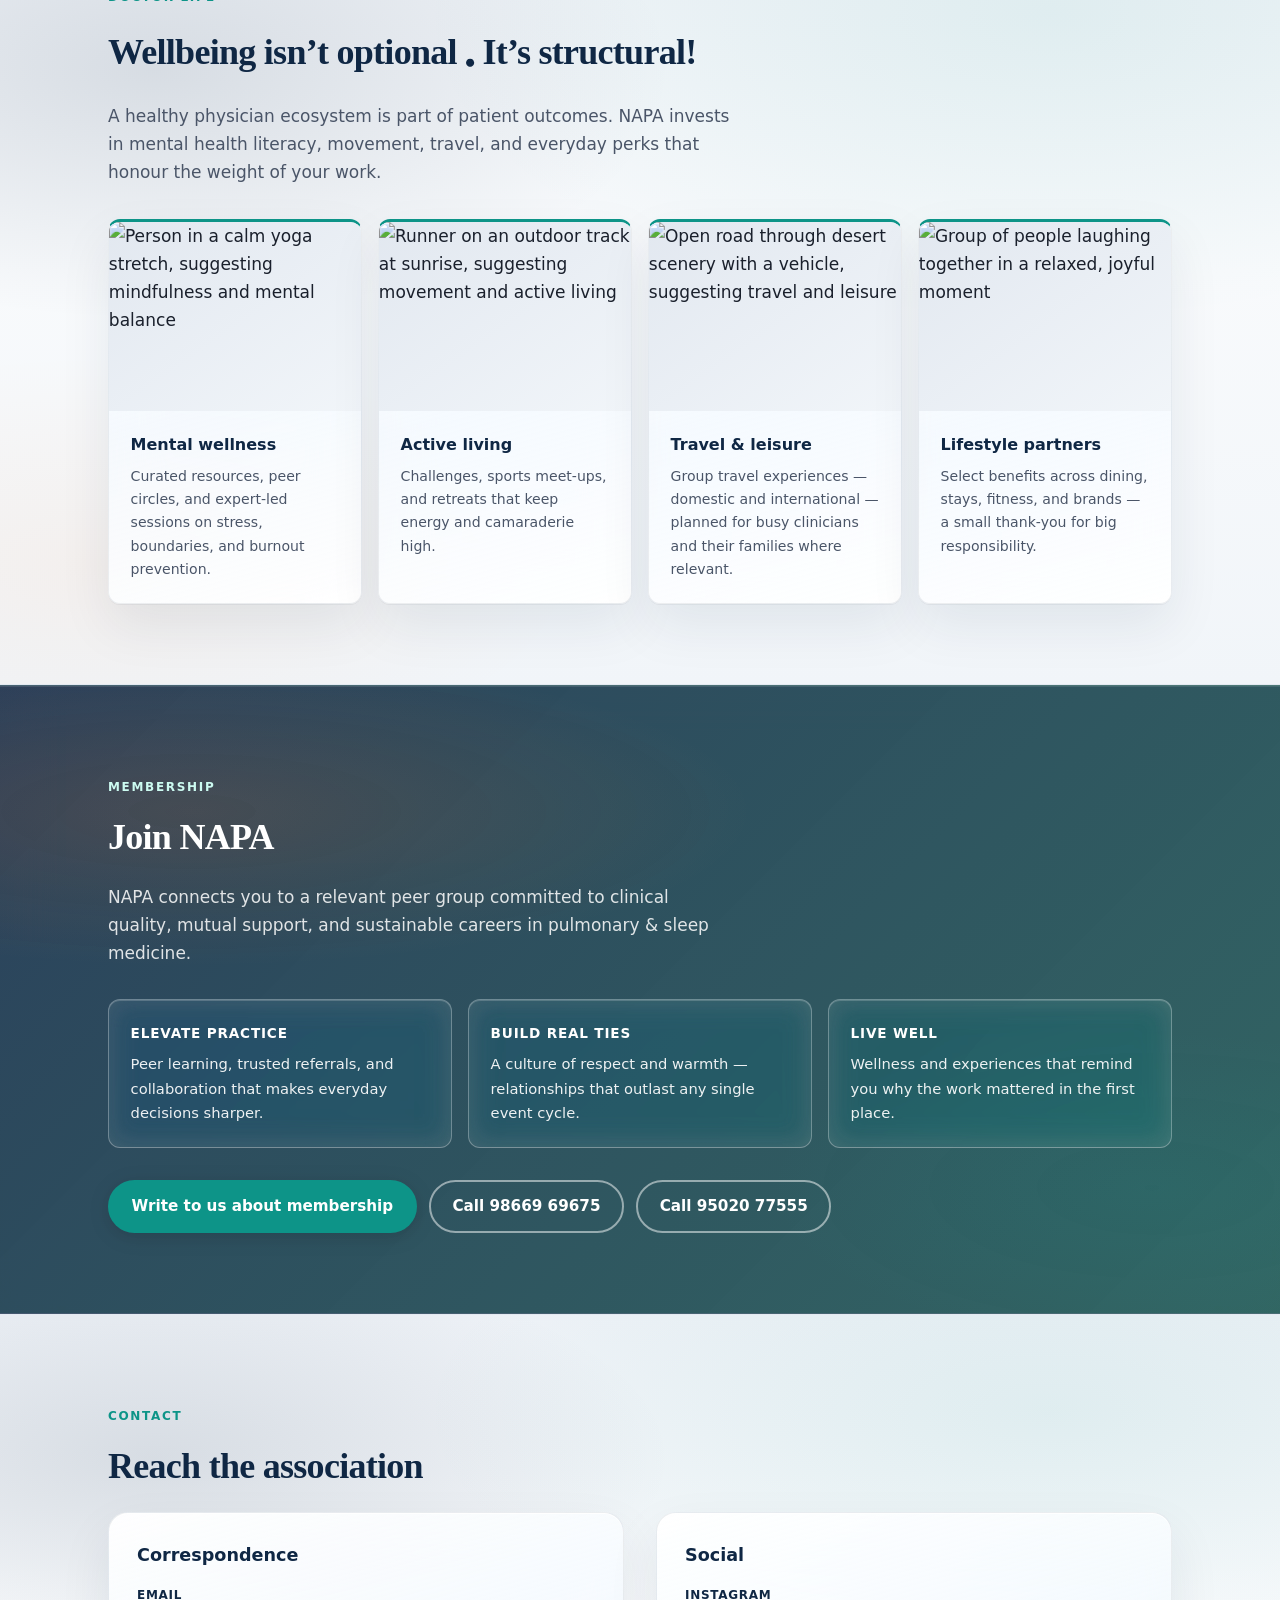
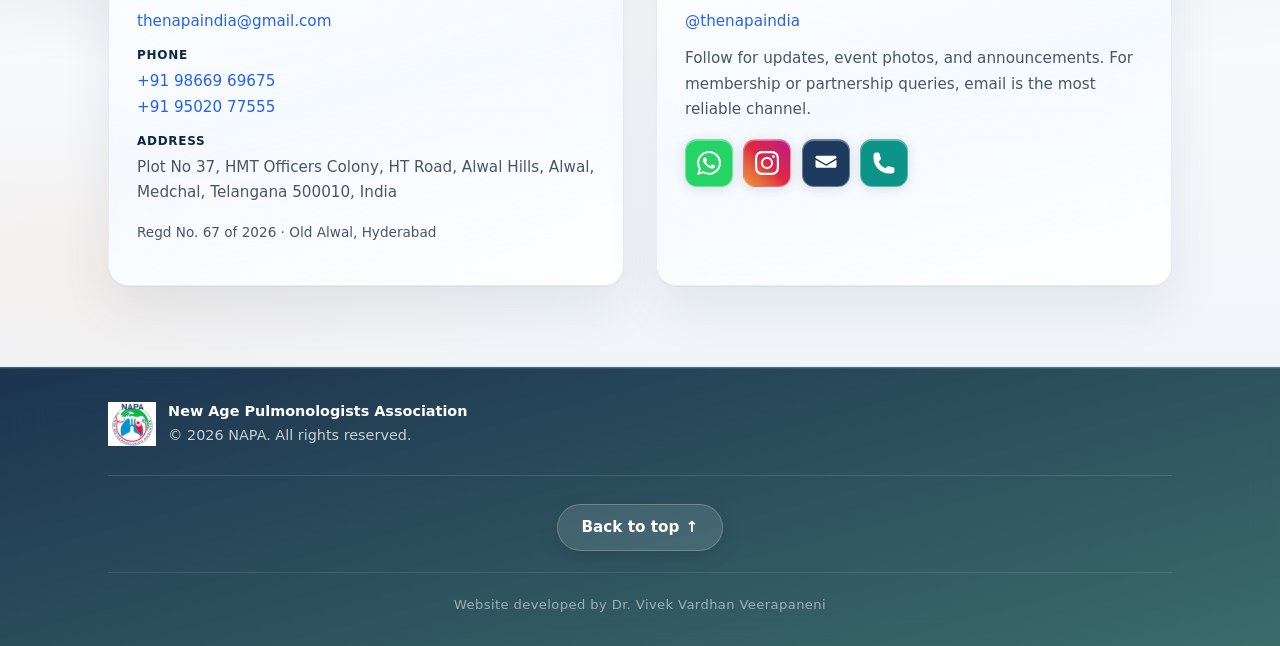
==== commit 354fe1f1: "Add core committee role captions under team portraits Co-authored-by: Cursor <cursoragent@cursor.com" ====
--- a/index.html
+++ b/index.html
@@ -444,13 +444,16 @@
                   <div class="photo">
                     <img
                       src="assets/member-08-anirudh.png"
-                      alt="Portrait of Dr. B. Anirudh Kumar"
+                      alt="Portrait of Dr. B Anirudh Kumar"
                       loading="lazy"
                       width="400"
                       height="533"
                     />
                   </div>
-                  <figcaption class="name">Dr. B. Anirudh Kumar</figcaption>
+                  <figcaption class="team-member__caption">
+                    <span class="name">Dr. B Anirudh Kumar</span>
+                    <span class="role">Founder</span>
+                  </figcaption>
                 </figure>
                 <figure class="team-member">
                   <div class="photo">
@@ -462,7 +465,10 @@
                       height="533"
                     />
                   </div>
-                  <figcaption class="name">Dr. Rohith Reddy Pathuri</figcaption>
+                  <figcaption class="team-member__caption">
+                    <span class="name">Dr. Rohith Reddy Pathuri</span>
+                    <span class="role">President</span>
+                  </figcaption>
                 </figure>
                 <figure class="team-member">
                   <div class="photo">
@@ -474,31 +480,40 @@
                       height="533"
                     />
                   </div>
-                  <figcaption class="name">Dr. Vivek Vardhan Veerapaneni</figcaption>
+                  <figcaption class="team-member__caption">
+                    <span class="name">Dr. Vivek Vardhan Veerapaneni</span>
+                    <span class="role">Co-Founder &amp; General Secretary</span>
+                  </figcaption>
                 </figure>
                 <figure class="team-member">
                   <div class="photo">
                     <img
                       src="assets/member-06-prashanth-kumar.png"
-                      alt="Portrait of Dr. K. Prashanth Kumar"
+                      alt="Portrait of Dr. K Prashanth Kumar"
                       loading="lazy"
                       width="400"
                       height="533"
                     />
                   </div>
-                  <figcaption class="name">Dr. K. Prashanth Kumar</figcaption>
+                  <figcaption class="team-member__caption">
+                    <span class="name">Dr. K Prashanth Kumar</span>
+                    <span class="role">Vice-President</span>
+                  </figcaption>
                 </figure>
                 <figure class="team-member">
                   <div class="photo">
                     <img
                       src="assets/member-02-p-govardhan-reddy.png"
-                      alt="Portrait of Dr. P. Govardhan Reddy"
+                      alt="Portrait of Dr. Govardhan Reddy"
                       loading="lazy"
                       width="400"
                       height="533"
                     />
                   </div>
-                  <figcaption class="name">Dr. P. Govardhan Reddy</figcaption>
+                  <figcaption class="team-member__caption">
+                    <span class="name">Dr. Govardhan Reddy</span>
+                    <span class="role">Joint Secretary</span>
+                  </figcaption>
                 </figure>
                 <figure class="team-member">
                   <div class="photo">
@@ -510,19 +525,25 @@
                       height="533"
                     />
                   </div>
-                  <figcaption class="name">Dr. Ankith Kotla</figcaption>
+                  <figcaption class="team-member__caption">
+                    <span class="name">Dr. Ankith Kotla</span>
+                    <span class="role">Public Relations Coordinator &amp; Media Incharge</span>
+                  </figcaption>
                 </figure>
                 <figure class="team-member">
                   <div class="photo">
                     <img
                       src="assets/member-07-upendra-mannem.png"
-                      alt="Portrait of Dr. M. Upendra Kumar Mannem"
+                      alt="Portrait of Dr. Upendra Kumar Mannem"
                       loading="lazy"
                       width="790"
                       height="1024"
                     />
                   </div>
-                  <figcaption class="name">Dr. M. Upendra Kumar Mannem</figcaption>
+                  <figcaption class="team-member__caption">
+                    <span class="name">Dr. Upendra Kumar Mannem</span>
+                    <span class="role">Treasurer</span>
+                  </figcaption>
                 </figure>
                 <figure class="team-member">
                   <div class="photo">
@@ -534,7 +555,10 @@
                       height="533"
                     />
                   </div>
-                  <figcaption class="name">Dr. Obul Reddy</figcaption>
+                  <figcaption class="team-member__caption">
+                    <span class="name">Dr. Obul Reddy</span>
+                    <span class="role">Scientific Committee Chair</span>
+                  </figcaption>
                 </figure>
               </div>
             </div>
--- a/css/styles.css
+++ b/css/styles.css
@@ -3051,11 +3051,30 @@
   object-fit: cover;
 }
 
+.team-member__caption {
+  display: flex;
+  flex-direction: column;
+  align-items: center;
+  gap: 0.3rem;
+  max-width: 16rem;
+  margin-inline: auto;
+}
+
 .team-member .name {
   font-weight: 700;
   font-size: 0.95rem;
   color: var(--navy);
   margin: 0;
+  line-height: 1.25;
+}
+
+.team-member .role {
+  display: block;
+  margin: 0;
+  font-weight: 600;
+  font-size: 0.8rem;
+  line-height: 1.35;
+  color: var(--text-muted);
 }
 
 /* Contact */
